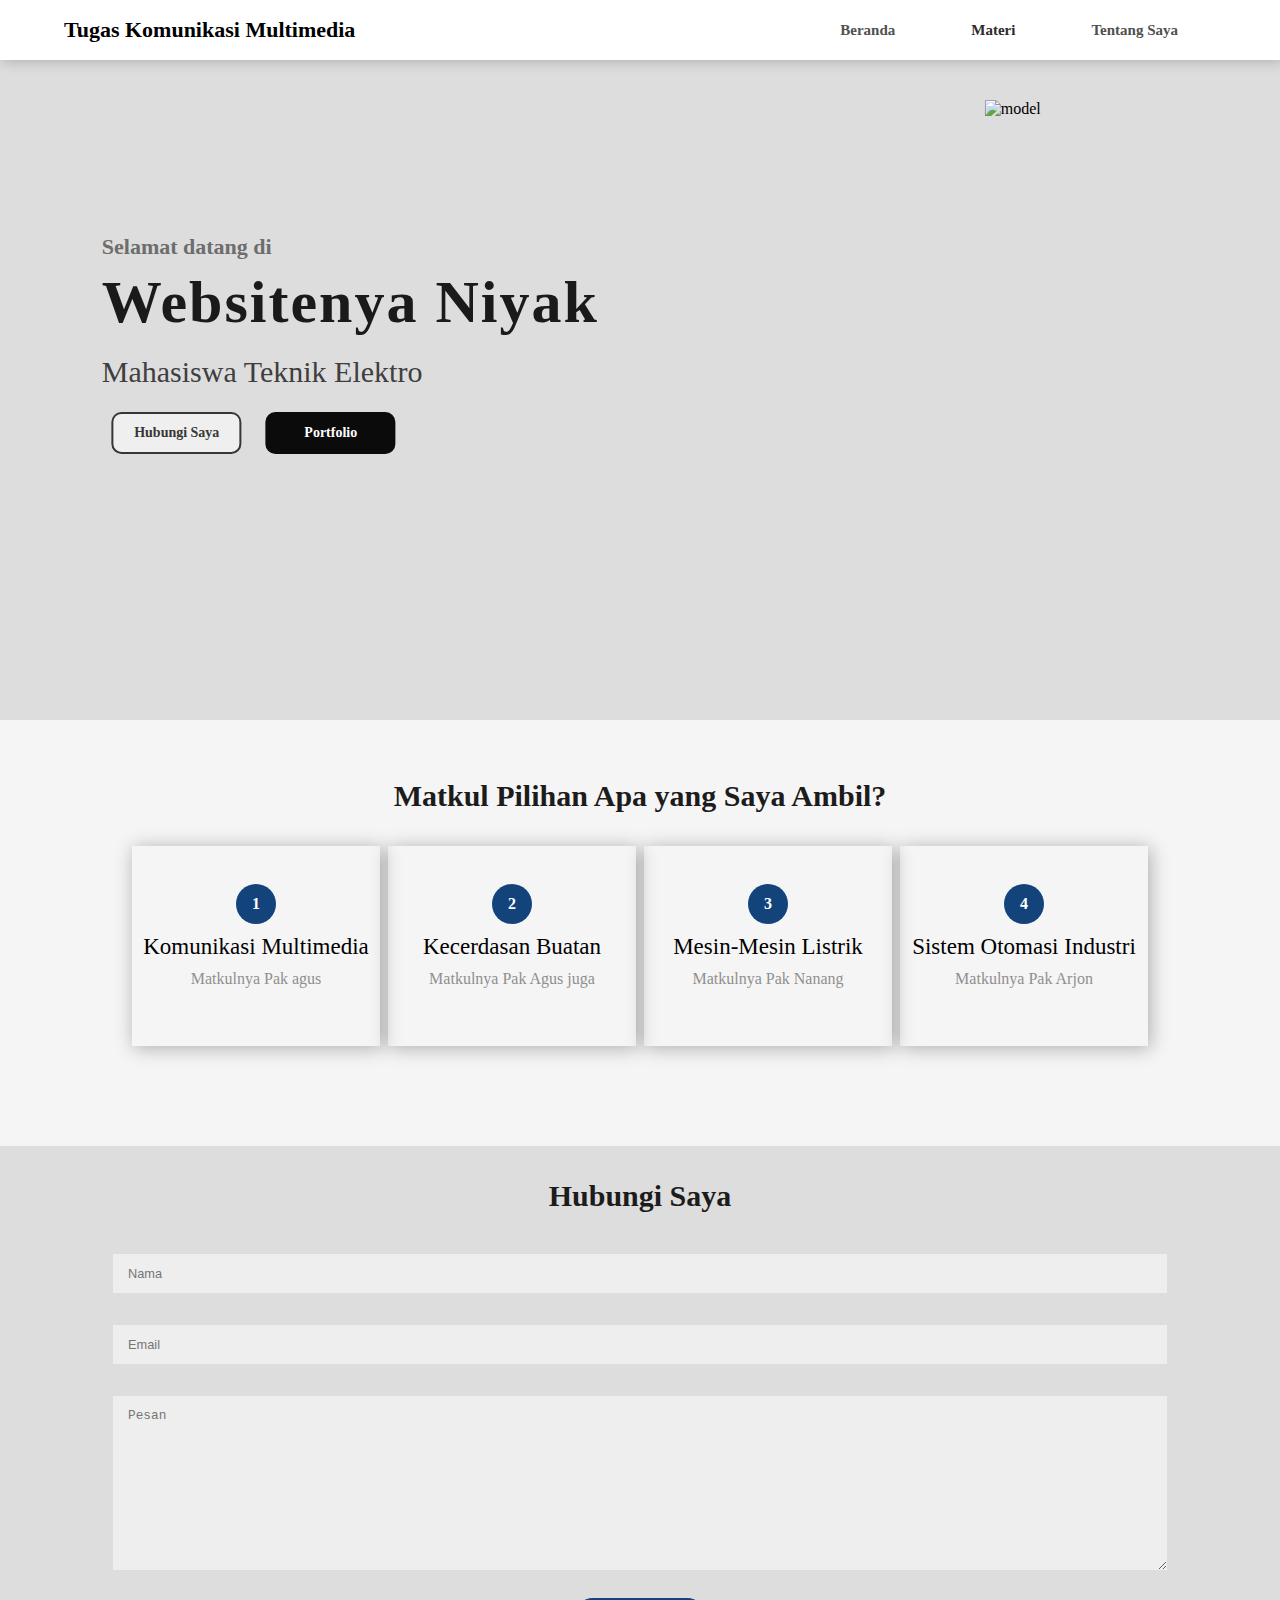
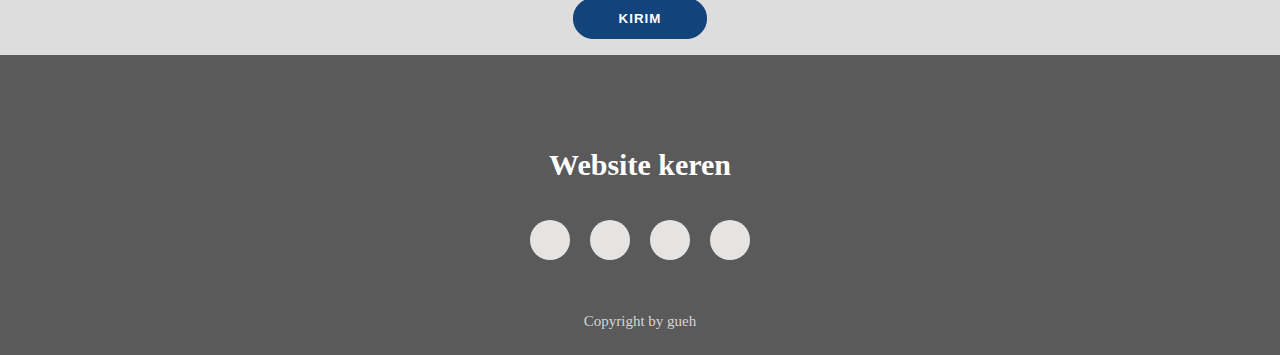
==== index.html @ 12894d8b "Update index.html" ====
<!DOCTYPE html>
<html>
<head>
    <meta charset="utf-8">
    <title>Tugas Komunikasi Multimedia</title>
    <link rel="stylesheet" type="text/css" href="style.css"/>
    <script src="https://kit.fontawesome.com/c8e4d183c2.js" crossorigin="anonymous"></script>   
</head>
<body>
    <section>
        <!--- navigation --->
        <nav>
            <!--- logo --->
            <a href="#" class="logo">Tugas Komunikasi Multimedia</a>
            <!--- menu --->
            <ul>
                <li><a href="index.html">Beranda</a></li>
                <li class="dropdown">
                    <a href="#" class="dropbtn">Materi</a>
                    <div class="dropdown-content">
                        <a href="Text _dan_ragamnya.html">Text dan Ragamnya</a>
                        <a href="Suara_dan_komponen_pembentuknya.html">Suara dan Komponen Pembentuknya</a>
                        <a href="#">Gambar dan Komponen Pembentuknya</a>
                    </div>
                </li>
                <li><a href="#tentangsaya">Tentang Saya</a></li>
            </ul>
        </nav>
 
        <!--- text --->
        <div class="text-container">
            <p>Selamat datang di</p>
            <p>Websitenya Niyak</p>
            <p>Mahasiswa Teknik Elektro</p>
            <button class="hire-btn">Hubungi Saya</button>
            <button class="down-cv">Portfolio</button>
        </div>
        <!-- model -->
        <img alt="model" class="model" src="E:\CONTOH WEBSITE\images\aduhuchiha.png">  
    </section>
<!-- services -->
<div class="services">
    <!--text-->
    <div class="services-text ">
        <p>Matkul Pilihan Apa yang Saya Ambil?</p>
    </div>
     
    <div class="box-container">
    <!--- 1 --->
        <div class="box-1">
            <span>1</span>
            <p class="heading">Komunikasi Multimedia</p>
            <p class="details">Matkulnya Pak agus</p>
        </div>
    <!--- 2 --->
        <div class="box-2">
            <span>2</span>
            <p class="heading">Kecerdasan Buatan</p>
            <p class="details">Matkulnya Pak Agus juga</p>
        </div>
    <!--- 3 --->
        <div class="box-3">
            <span>3</span>
            <p class="heading">Mesin-Mesin Listrik</p>
            <p class="details">Matkulnya Pak Nanang</p>
        </div>
    <!--- 4 --->
        <div class="box-4">
            <span>4</span>
            <p class="heading">Sistem Otomasi Industri</p>
            <p class="details">Matkulnya Pak Arjon</p>
        </div>
    </div>
</div>

<div class="form">
    <form action="" method="">
        <div class="services-text ">
            <p>Hubungi Saya</p>
        </div>
            <input type="text" name="name" placeholder="Nama" />
        <p>
            <input type="email" name="email" placeholder="Email" />
        </p>
        <p>
            <textarea rows="10" name="pesan" placeholder="Pesan"></textarea>
        </p>
        <p>
            <button class="form-btn">Kirim</button>
        </p>
    </form>
</div>

<!-- footer -->
<footer>
    <p>Website keren</p>
    
    <!--social-->
    <div class="social-icons">
        <a href="#"><i class="fab fa-whatsapp"></i></a>
        <a href="#"><i class="fab fa-instagram"></i></a>
        <a href="#"><i class="fab fa-twitter"></i></a>
        <a href="#"><i class="fab fa-linkedin"></i></a>
    </div>
     
    <!--copyright-->
    <p class="copyright">Copyright by gueh</p>
</footer>

</body>

</html>
---- style.css ----
@charset "utf-8";
/* CSS Document*/
body{
    background-color:#dddddd;
    margin:0px;
    padding:0px;
}
 
ul{
    list-style:none;
}
 
a{
    text-decoration:none;
}
 
section{
    width:100%;
    height:80vh;
    position: relative;
}
 
nav{
    display: flex;
    justify-content: space-between;
    align-items:center;
    height:60px;
    background-color:#FFFFFF;
    box-shadow:2px 2px 12px rgba(0,0,0,0.2);
    padding:0px 5%;    
}

nav ul{
    display: flex;
}
  
nav ul li a{
    margin:30px;
    font-family:myriad pro regular;
    color:#505050;
    font-size: 15px;
    font-weight:700;
}

li a, .dropbtn {
    display: inline-block;
    color:#2d2a2a;
    text-align: center;
    font-weight:bold;
    padding: 8px; 
}

li a:hover, .dropdown:hover .dropbtn {
    transition: all 0.5s ease;
    box-shadow:2px 2px 18px rgba(0,0,0,0.3);
    align-items: center;
}

li .dropdown {
    display: inline-block;
}

.dropdown-content {
    display: none;
    position: absolute;
    background-color: #ffffff;
}

.dropdown-content a {
    color: #000000;
    text-decoration: none;
    display: block;
    text-align: left;
}

.dropdown:hover .dropdown-content {
    display:block;
}

.logo{
    font-family:RoadTest;
    color:#000000;
    font-size: 22px;
    font-weight: bold;
}
 
.text-container p:nth-child(1){
    font-family: calibri;
    font-weight: bold;
    color: #6d6d6d;
    font-size: 22px;
}
 
.text-container p:nth-child(2){
    font-family: calibri;
    font-weight: bold;
    letter-spacing: 2px;
    color: #1a1a1a;
    font-size: 60px;
}
 
.text-container p:nth-child(3){
    font-family: myriad pro regular;
    color: #403e3e;
    font-size: 30px;
    line-height: 30px;
}
 
.text-container p{
    line-height: 0px;
    margin: 55px 0px 25px;
}
 
.text-container{
    position: absolute;
    left: 13%;
    top: 42%;
    transform: translate(-13%, -42%);
}
 
.text-container button{
    width: 130px;
    height: 42px;
    border-radius: 10px;
    font-family: calibri;
    font-weight: bold;
    font-size: 14px;
    outline: none;
    margin: 0px 10px;
}
 
.hire-btn{
    border: 2px solid #373636;
    color: #373636;
}
 
.down-cv{
    background-color: #0b0b0b;
    color: #ffffff;
    border: none;
}

.form-btn{
    border-radius: 20px;
    border: 1px solid #12437a;
    background-color: #12437a;
    color: #ffffff;
    font-size: : 12px;
    font-weight: bold;
    padding: 12px 45px;
    letter-spacing: 1px;
    text-transform: uppercase;
    transition: transform 80ms ease-out;
}
 
button:active{
    transform: scale(1.1);
}
 
.model{
    height: 560px;
    position: absolute;
    bottom: 60px;
    left: 80%;
    transform: translateX(-70%);
}
 
.services{
    height:400px;
    background-color:#f6f5f5;
    padding: 2% 10% 0px 10%;
}
 
.services-text p:nth-child(1){
    font-family: calibri;
    font-weight:bold;
    color:#1d1c1c;
    font-size:30px;
    line-height:0px;
    text-align: center;
    margin-bottom: 40px;
}
 
.services-text p:nth-child(2){
    font-family:calibri;
    color:#7e7d7d;
}
 
.services-text{
    margin:50px 0px;
}
 
.box-container{
    display:flex;
    justify-content:space-between;
}
 
.box-1,.box-2,.box-3, .box-4{
    width: 300px;
    height:200px;
    background-repeat: no-repeat;
    background-size: cover;
    box-shadow:2px 2px 18px rgba(0,0,0,0.3);
    align-items: center;
    justify-content: center;
    display: flex;
    flex-direction: column;
    margin: 0px 4px;
         
}
  
.box-1{
    background-image:url("E:\CONTOH WEBSITE\images\images\layanan-1.jpg");
}
 
.box-2{
    background-image:url("E:\CONTOH WEBSITE\images\layanan-2.jpg");
}
 
.box-3{
    background-image: url("E:\CONTOH WEBSITE\images\layanan-3.jpg");
}

.box-4{
    background-image: url("E:\CONTOH WEBSITE\images\layanan-3.jpg");
}
 
.box-1 span,
.box-2 span,
.box-3 span,
.box-4 span{
    width:40px;
    height:40px;
    border-radius:50%;
    background-color:#12437a;
    display: flex;
    justify-content: center;
    align-items:center;
    font-family: calibri;
    color:#FFFFFF;
    font-weight: bold;
}
 
.box-1 p:nth-child(2),
.box-2 p:nth-child(2),
.box-3 p:nth-child(2),
.box-4 p:nth-child(2){
    color:#000000;
    font-family: calibri;
    font-size: 23px;
    line-height:0px;
}
 
.box-1 p:nth-child(3),
.box-2 p:nth-child(3),
.box-3 p:nth-child(3),
.box-4 p:nth-child(3){
    font-family: calibri;
    color:#8F8F8F;
    text-align:center;
    width: 230px;
    margin:0px 0px 20px 0px;
}
 
h2 {
    font-size: 2rem;
    margin-bottom: 1rem;
}

.form {
    text-align: center;
    border: none;
}

input:focus,
textarea:focus {
    outline: 1px solid #12437a;
}

input, 
textarea {
    background-color:#eee;
    border: none;
    padding: 12px 15px;
    margin: 8px 0;
    width: 80%;
    font-size: 0.8rem;
}

button:hover {
    opacity: 0.7;

}

footer p{
    font-family: calibri;
}
 
footer p:nth-child(1){
    font-size: 30px;
    font-weight:bold;
    color:#FFFFFF;
    line-height:10px;
}
 
footer p:nth-child(2){
    font-size: 16px;
    color:#ffffff;
    width:600px;
    text-align: center;
}
 
footer{
    height:300px;
    display: flex;
    flex-direction: column;
    align-items: center;
    justify-content: center;
    position: relative;
    background-color: #5a5a5a;
}
 
.social-icons a{
    width:40px;
    height:40px;
    display: flex;
    justify-content: center;
    align-items: center;
    background-color:#e6e3e3;
    margin:20px 10px;
    border-radius:50%;
}
 
.social-icons{
    display: flex;
     
}
 
.social-icons i,.social i{
    color:#000000;
}
 
.social-icons a:hover{
    background-color:#818181;
    box-shadow:2px 2px 12px rgba(0,0,0,0.2);
    transition:all ease 0.5s;
}
 
.social-icons a:hover i,
.social a:hover i{
    color:#ffd900;
    transition:all ease 0.5s;
}
  
.copyright{
    color:rgb(214, 213, 213);
    font-size: 15px;
    position: absolute;
    left:50%;
    bottom:10px;
    transform: translateX(-50%);
}

.social{
    position: fixed;
    top:50%;
    right:0px;
    transform:translateY(-50%);
}
 
.social a{
    display: flex;
    justify-content: center;
    align-items: center;
    width:50px;
    height:50px;
    margin:0px;
    padding: 0px;
    line-height:0px;
    background-color:#FFFFFF;
    border:1px solid #CBCBCB;
    box-shadow:2px 2px 12px rgba(0,0,0,0.2);
}
 
.social a:hover{
    background-color:#6e6e6e;
    transition:all ease 0.5s;
}
 
.social i{
    font-size:20px;
    color:#2B2B2B;
}
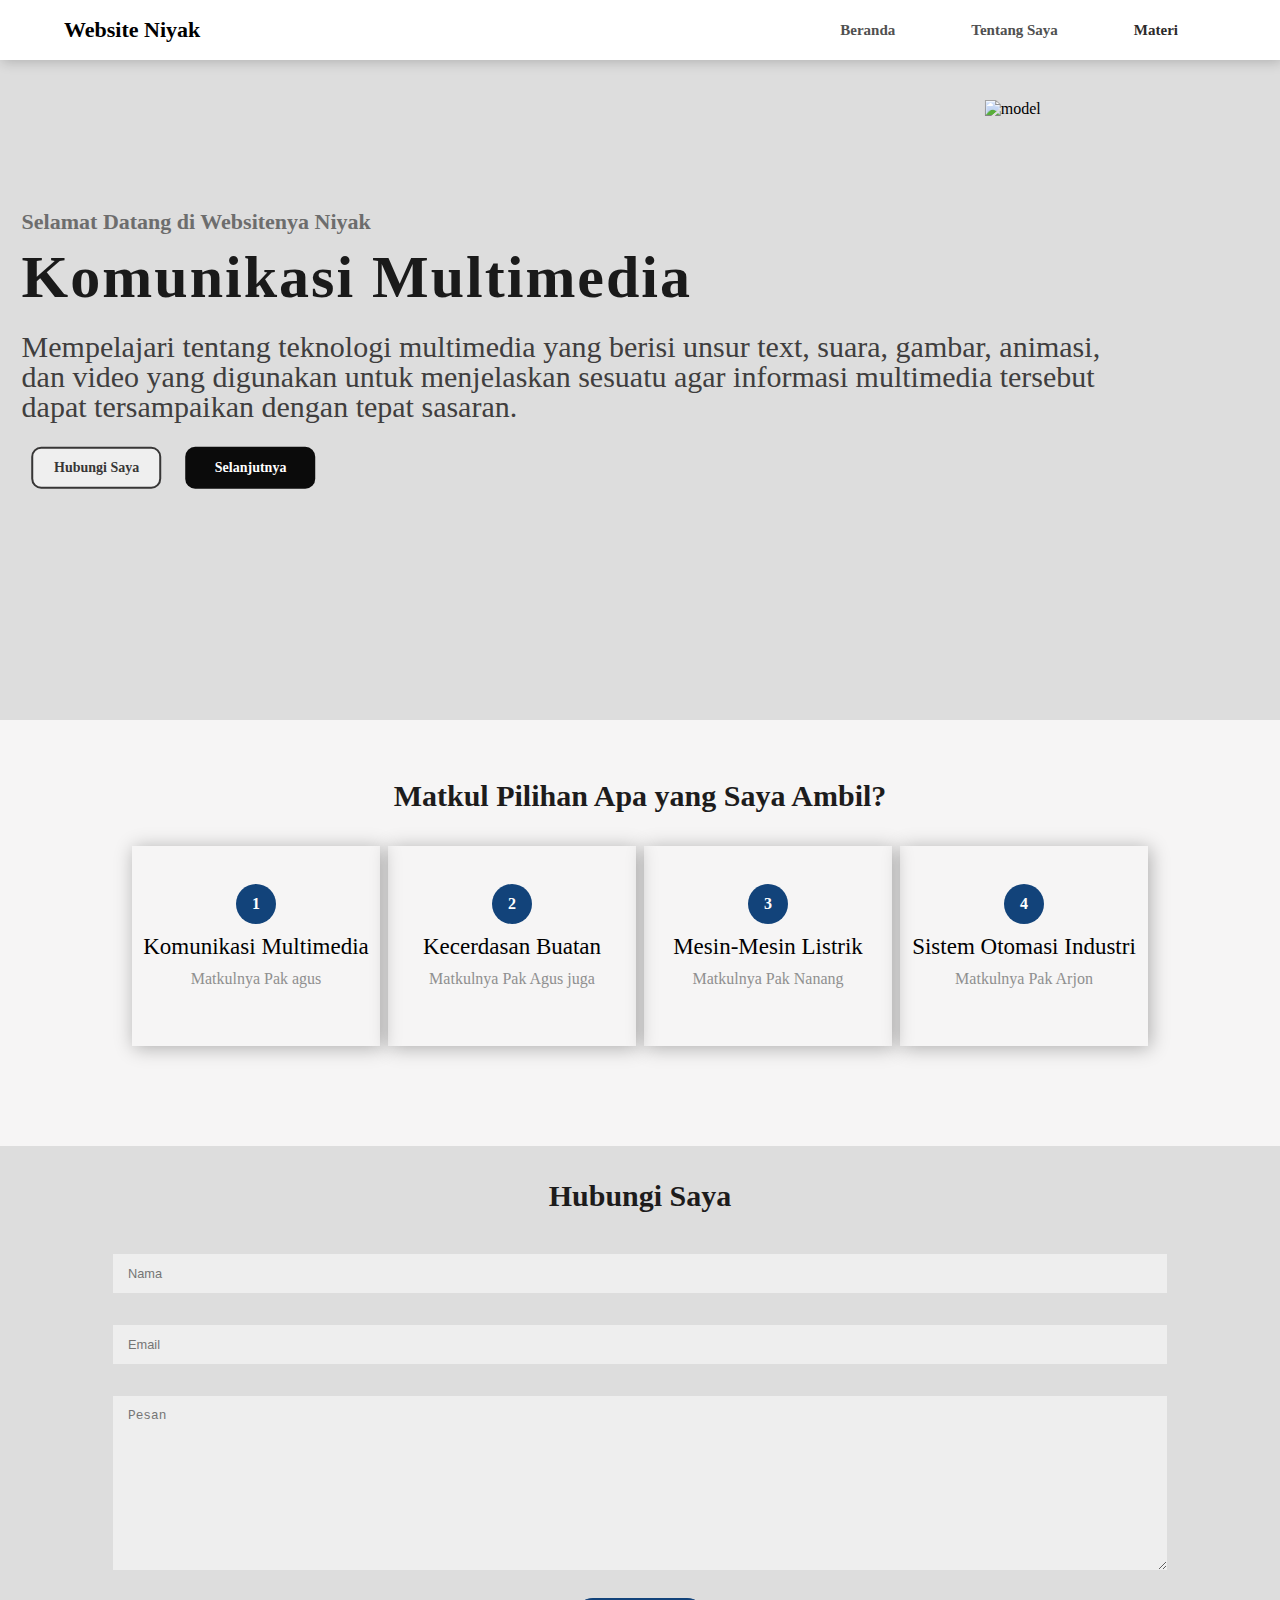
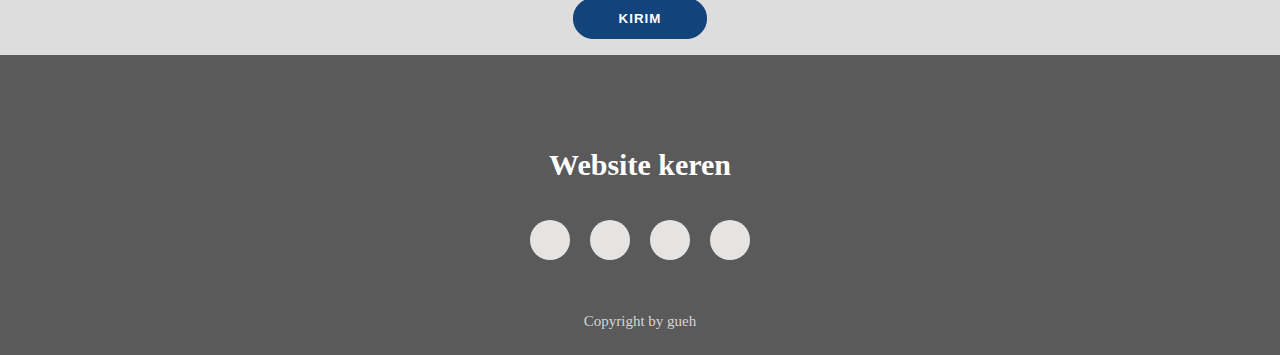
==== commit ab0446fc: "Update index.html" ====
--- a/index.html
+++ b/index.html
@@ -11,29 +11,31 @@
         <!--- navigation --->
         <nav>
             <!--- logo --->
-            <a href="#" class="logo">Tugas Komunikasi Multimedia</a>
+            <a href="index.html" class="logo">Website Niyak</a>
             <!--- menu --->
             <ul>
                 <li><a href="index.html">Beranda</a></li>
+                <li><a href="tentang_saya.html">Tentang Saya</a></li>
                 <li class="dropdown">
                     <a href="#" class="dropbtn">Materi</a>
                     <div class="dropdown-content">
-                        <a href="Text _dan_ragamnya.html">Text dan Ragamnya</a>
-                        <a href="Suara_dan_komponen_pembentuknya.html">Suara dan Komponen Pembentuknya</a>
-                        <a href="#">Gambar dan Komponen Pembentuknya</a>
+                        <a href="Multimedia.html">Multimedia</a>
+                        <a href="Text_dan_aplikasinya.html">Text dan Aplikasinya</a>
+                        <a href="Referensentasi_grafik_dan_gambar.html">Referensentasi Grafik dan Gambar</a>
                     </div>
                 </li>
-                <li><a href="#tentangsaya">Tentang Saya</a></li>
             </ul>
         </nav>
- 
+        
         <!--- text --->
         <div class="text-container">
-            <p>Selamat datang di</p>
-            <p>Websitenya Niyak</p>
-            <p>Mahasiswa Teknik Elektro</p>
-            <button class="hire-btn">Hubungi Saya</button>
-            <button class="down-cv">Portfolio</button>
+            <p>Selamat Datang di Websitenya Niyak</p>
+            <p>Komunikasi Multimedia</p>
+            <p>Mempelajari tentang teknologi multimedia yang berisi unsur text, suara, gambar, animasi, dan video
+                yang digunakan untuk menjelaskan sesuatu agar informasi multimedia tersebut
+            dapat tersampaikan dengan tepat sasaran.</p>
+            <a href="tentang_saya.html"> <button class="hire-btn">Hubungi Saya</button></a>
+            <a href="Multimedia.html"> <button class="down-cv">Selanjutnya</button></a>
         </div>
         <!-- model -->
         <img alt="model" class="model" src="E:\CONTOH WEBSITE\images\aduhuchiha.png">  
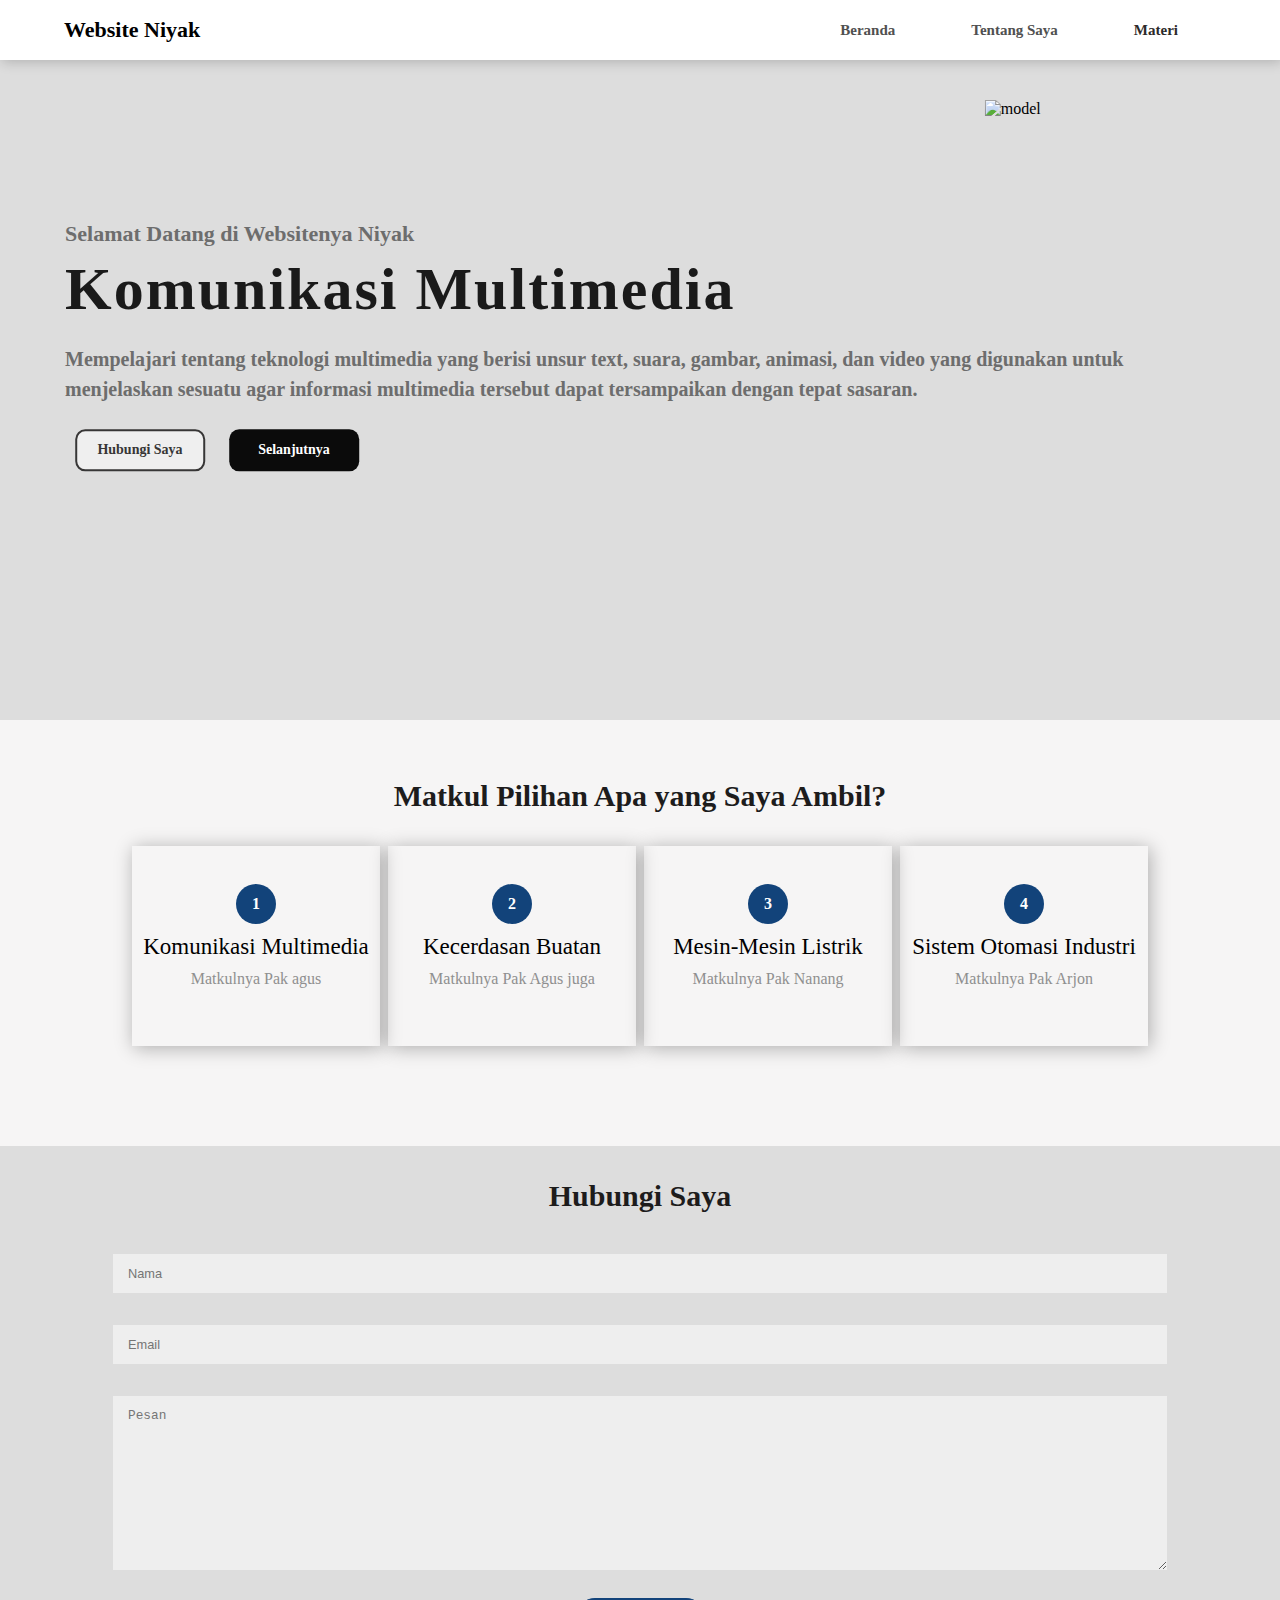
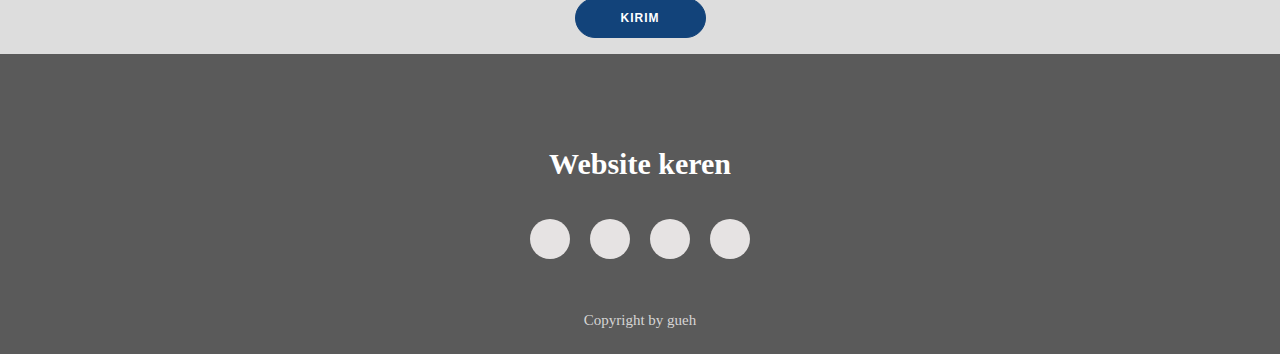
==== commit 3836494f: "Update index.html" ====
--- a/index.html
+++ b/index.html
@@ -76,7 +76,7 @@
 </div>
 
 <div class="form">
-    <form action="" method="">
+    <form action="form.php" method="post">
         <div class="services-text ">
             <p>Hubungi Saya</p>
         </div>
--- a/style.css
+++ b/style.css
@@ -42,12 +42,12 @@
     font-weight:700;
 }
 
-li a, .dropbtn {
+li a, .dropbtn{
     display: inline-block;
     color:#2d2a2a;
     text-align: center;
     font-weight:bold;
-    padding: 8px; 
+    padding: 8px;
 }
 
 li a:hover, .dropdown:hover .dropbtn {
@@ -58,12 +58,14 @@
 
 li .dropdown {
     display: inline-block;
+    position: relative;
 }
 
 .dropdown-content {
     display: none;
     position: absolute;
     background-color: #ffffff;
+    width: 160px;
 }
 
 .dropdown-content a {
@@ -71,6 +73,7 @@
     text-decoration: none;
     display: block;
     text-align: left;
+    font-size:small;
 }
 
 .dropdown:hover .dropdown-content {
@@ -78,7 +81,7 @@
 }
 
 .logo{
-    font-family:RoadTest;
+    font-family:calibri;
     color:#000000;
     font-size: 22px;
     font-weight: bold;
@@ -101,9 +104,10 @@
  
 .text-container p:nth-child(3){
     font-family: myriad pro regular;
-    color: #403e3e;
-    font-size: 30px;
     line-height: 30px;
+    font-weight: bold;
+    color: #6d6d6d;
+    font-size: 20px;
 }
  
 .text-container p{
@@ -113,11 +117,236 @@
  
 .text-container{
     position: absolute;
-    left: 13%;
+    left: 16%;
     top: 42%;
     transform: translate(-13%, -42%);
 }
- 
+
+.text-container-teks p:nth-child(1){
+    font-family: calibri;
+    font-weight: bold;
+    color: #1a1a1a;
+    font-size: 25px;
+    line-height: 0px;
+    margin: 15px 0px 25px;
+}
+
+.text-container-teks p:nth-child(2) {
+    font-family: calibri;
+    color: #3b3b3b;
+    font-size: 16px;
+    line-height: 0px;
+    margin: 37px 0px 25px;
+}
+
+.text-container-teks p:nth-child(3),
+.text-container-teks p:nth-child(9) {
+    font-family: calibri;
+    color: #3b3b3b;
+    font-size: 16px;
+    line-height: 0px;
+    margin: 30px 0px 25px;
+}
+
+.text-container-teks p:nth-child(4),
+.text-container-teks p:nth-child(5),
+.text-container-teks p:nth-child(6),
+.text-container-teks p:nth-child(7),
+.text-container-teks p:nth-child(8), 
+.text-container-teks p:nth-child(10){
+    font-family: calibri;
+    color: #3b3b3b;
+    font-size: 16px;
+    line-height: 0px;
+    margin: 20px 0px 25px;
+}
+
+.text-container-teks{
+    height: 600px;
+    width: 80%;
+    background-color:#f6f5f5;
+    position: absolute;
+    padding: 2% 10% 0px 2%;
+    left: 4%;
+    top: 15%;
+    z-index: -1;
+}
+
+.text-container-teks2 p:nth-child(1){
+    font-family: calibri;
+    font-weight: bold;
+    color: #1a1a1a;
+    font-size: 25px;
+    line-height: 0px;
+    margin: 15px 0px 25px;
+}
+
+.text-container-teks2 p:nth-child(2) {
+    font-family: calibri;
+    color: #3b3b3b;
+    font-size: 16px;
+    line-height: 0px;
+    margin: 37px 0px 25px;
+}
+
+.text-container-teks2 p:nth-child(4),
+.text-container-teks2 p:nth-child(11),
+.text-container-teks2 p:nth-child(17) {
+    font-family: calibri;
+    color: #3b3b3b;
+    font-size: 16px;
+    line-height: 0px;
+    margin: 30px 0px 25px;
+}
+
+.text-container-teks2 p:nth-child(3),
+.text-container-teks2 p:nth-child(5),
+.text-container-teks2 p:nth-child(6),
+.text-container-teks2 p:nth-child(7), 
+.text-container-teks2 p:nth-child(8),
+.text-container-teks2 p:nth-child(9),
+.text-container-teks2 p:nth-child(10),
+.text-container-teks2 p:nth-child(12),
+.text-container-teks2 p:nth-child(13),
+.text-container-teks2 p:nth-child(14),
+.text-container-teks2 p:nth-child(15),
+.text-container-teks2 p:nth-child(16),
+.text-container-teks2 p:nth-child(17),
+.text-container-teks2 p:nth-child(18),
+.text-container-teks2 p:nth-child(19),
+.text-container-teks2 p:nth-child(20),
+.text-container-teks2 p:nth-child(21),
+.text-container-teks2 p:nth-child(22),
+.text-container-teks2 p:nth-child(23){
+    font-family: calibri;
+    color: #3b3b3b;
+    font-size: 16px;
+    line-height: 0px;
+    margin: 20px 0px 25px;
+}
+
+.text-container-teks2{
+    height: 650px;
+    width: 80%;
+    background-color:#f6f5f5;
+    position: absolute;
+    padding: 2% 10% 0px 2%;
+    left: 4%;
+    top: 15%;
+    z-index: -1;
+}
+
+.text-container-teks3 p:nth-child(1){
+    font-family: calibri;
+    font-weight: bold;
+    color: #1a1a1a;
+    font-size: 25px;
+    line-height: 0px;
+    margin: 15px 0px 25px;
+}
+
+.text-container-teks3 p:nth-child(2){
+    font-family: calibri;
+    color: #3b3b3b;
+    font-size: 16px;
+    line-height: 0px;
+    margin: 37px 0px 25px;
+}
+
+.text-container-teks3 p:nth-child(3),
+.text-container-teks3 p:nth-child(11),
+.text-container-teks3 p:nth-child(13),
+.text-container-teks3 p:nth-child(15) {
+    font-family: calibri;
+    color: #3b3b3b;
+    font-size: 16px;
+    line-height: 0px;
+    margin: 30px 0px 25px;
+}
+
+.text-container-teks3 p:nth-child(4),
+.text-container-teks3 p:nth-child(5),
+.text-container-teks3 p:nth-child(6),
+.text-container-teks3 p:nth-child(7),
+.text-container-teks3 p:nth-child(8), 
+.text-container-teks3 p:nth-child(9),
+.text-container-teks3 p:nth-child(10),
+.text-container-teks3 p:nth-child(16){
+    font-family: calibri;
+    color: #3b3b3b;
+    font-size: 16px;
+    line-height: 0px;
+    margin: 20px 0px 25px;
+}
+
+.text-container-teks3 p:nth-child(16),
+.text-container-teks3 p:nth-child(17),
+.text-container-teks3 p:nth-child(18),
+.text-container-teks3 p:nth-child(19){
+    font-family: calibri;
+    color: #3b3b3b;
+    font-size: 16px;
+    line-height: 0px;
+    margin: 17px 0px 25px;
+}
+
+.text-container-teks3{
+    height: 1250px;
+    width: 80%;
+    background-color:#f6f5f5;
+    position: absolute;
+    padding: 2% 10% 0px 2%;
+    left: 4%;
+    top: 15%;
+    z-index: -1;
+}
+
+.text-container-teks4 p:nth-child(1){
+    font-family: calibri;
+    font-weight: bold;
+    color: #1a1a1a;
+    font-size: 25px;
+    line-height: 0px;
+    margin: 15px 0px 25px;
+}
+
+.text-container-teks4 p:nth-child(2) {
+    font-family: calibri;
+    color: #3b3b3b;
+    font-size: 16px;
+    line-height: 0px;
+    margin: 37px 0px 25px;
+}
+
+.text-container-teks4 p:nth-child(3) {
+    font-family: calibri;
+    color: #3b3b3b;
+    font-size: 16px;
+    line-height: 0px;
+    margin: 30px 0px 25px;
+}
+
+.text-container-teks4 p:nth-child(4),
+.text-container-teks4 p:nth-child(5),
+.text-container-teks4 p:nth-child(6){
+    font-family: calibri;
+    color: #3b3b3b;
+    font-size: 16px;
+    line-height: 0px;
+    margin: 20px 0px 25px;
+}
+
+.text-container-teks4 {
+    height: 200px;
+    width: 80%;
+    background-color:#f6f5f5;
+    position: absolute;
+    padding: 2% 10% 0px 2%;
+    left: 4%;
+    top: 15%;
+    z-index: -1;
+}
+
 .text-container button{
     width: 130px;
     height: 42px;
@@ -145,7 +374,7 @@
     border: 1px solid #12437a;
     background-color: #12437a;
     color: #ffffff;
-    font-size: : 12px;
+    font-size: 12px;
     font-weight: bold;
     padding: 12px 45px;
     letter-spacing: 1px;
@@ -164,7 +393,15 @@
     left: 80%;
     transform: translateX(-70%);
 }
- 
+
+.model-teks{
+    height: 700px;
+    position: absolute;
+    bottom: 60px;
+    left: 80%;
+    transform: translateX(-70%);
+}
+
 .services{
     height:400px;
     background-color:#f6f5f5;
@@ -270,6 +507,16 @@
 .form {
     text-align: center;
     border: none;
+}
+
+.form2 {
+    text-align: center;
+    border: none;
+    position: absolute;
+    width: 100%;
+    left: 13%;
+    top: 90%;
+    transform: translate(-13%, -42%);
 }
 
 input:focus,
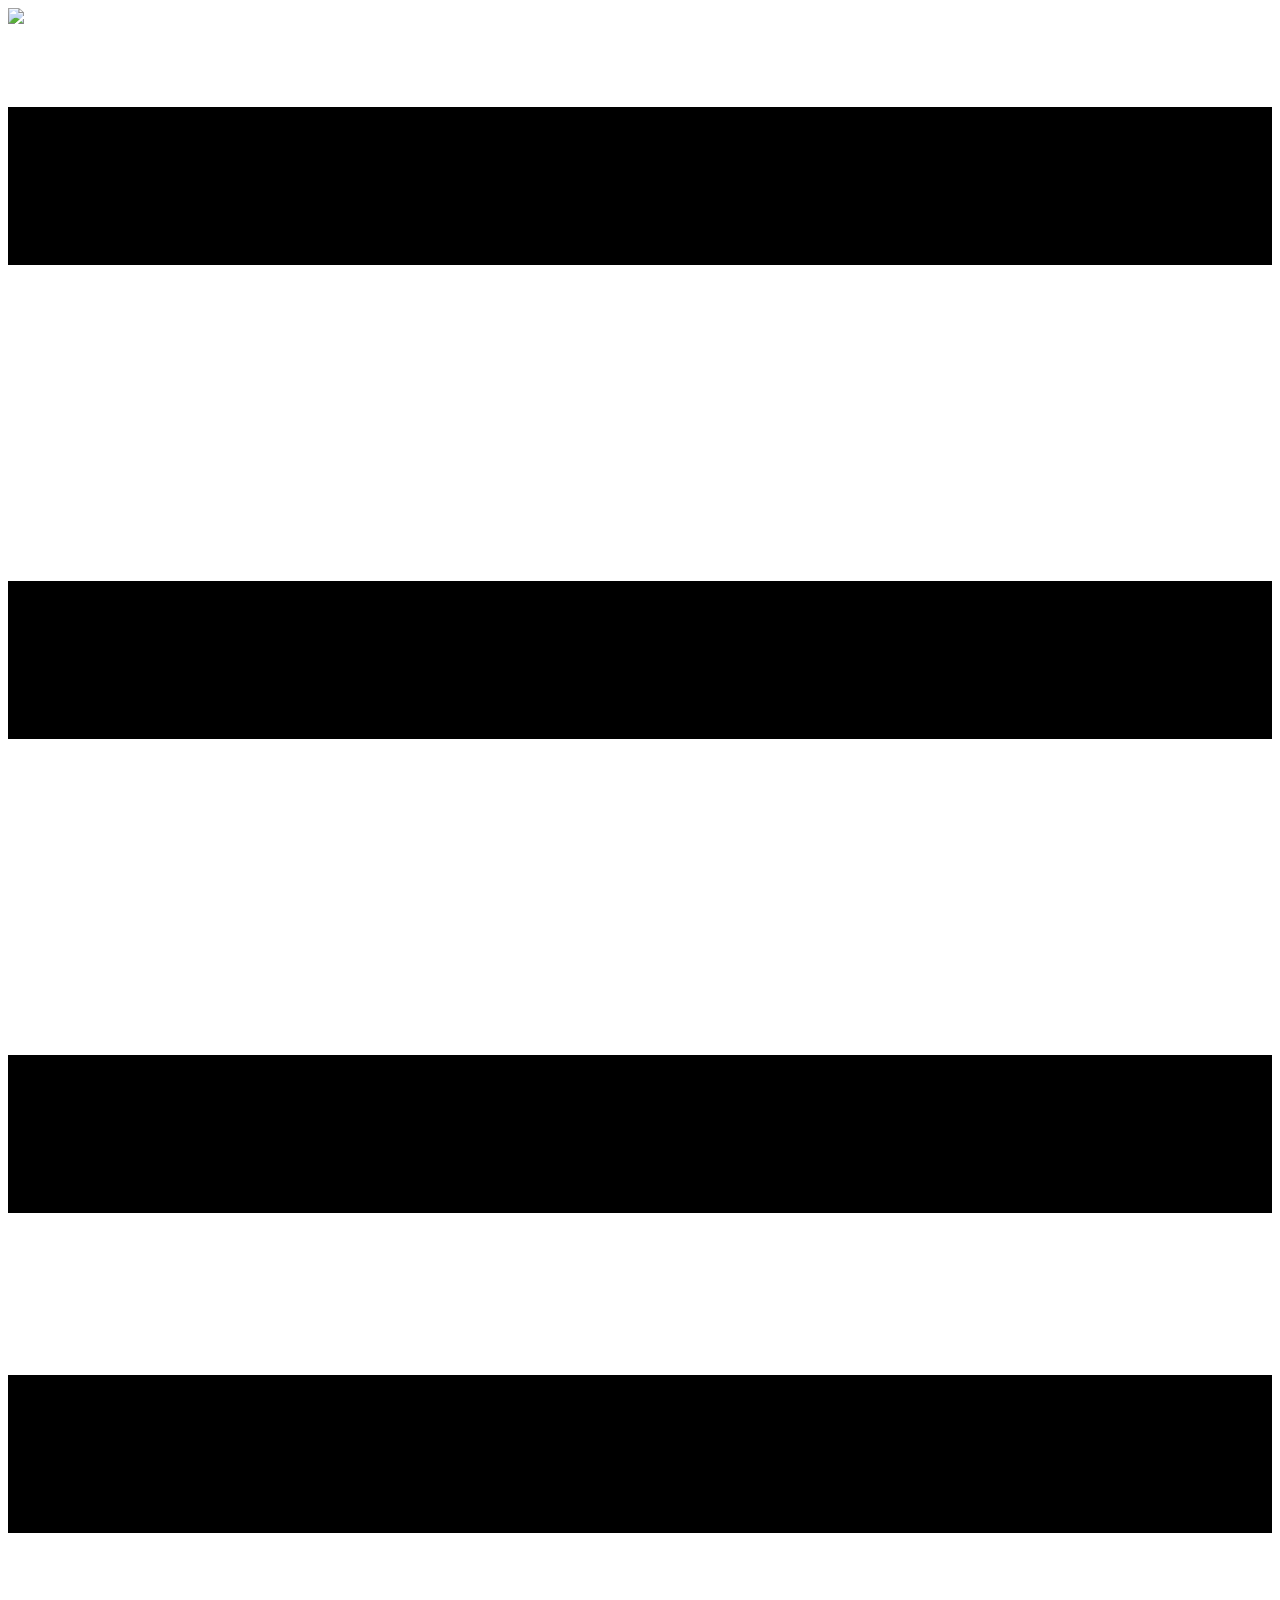
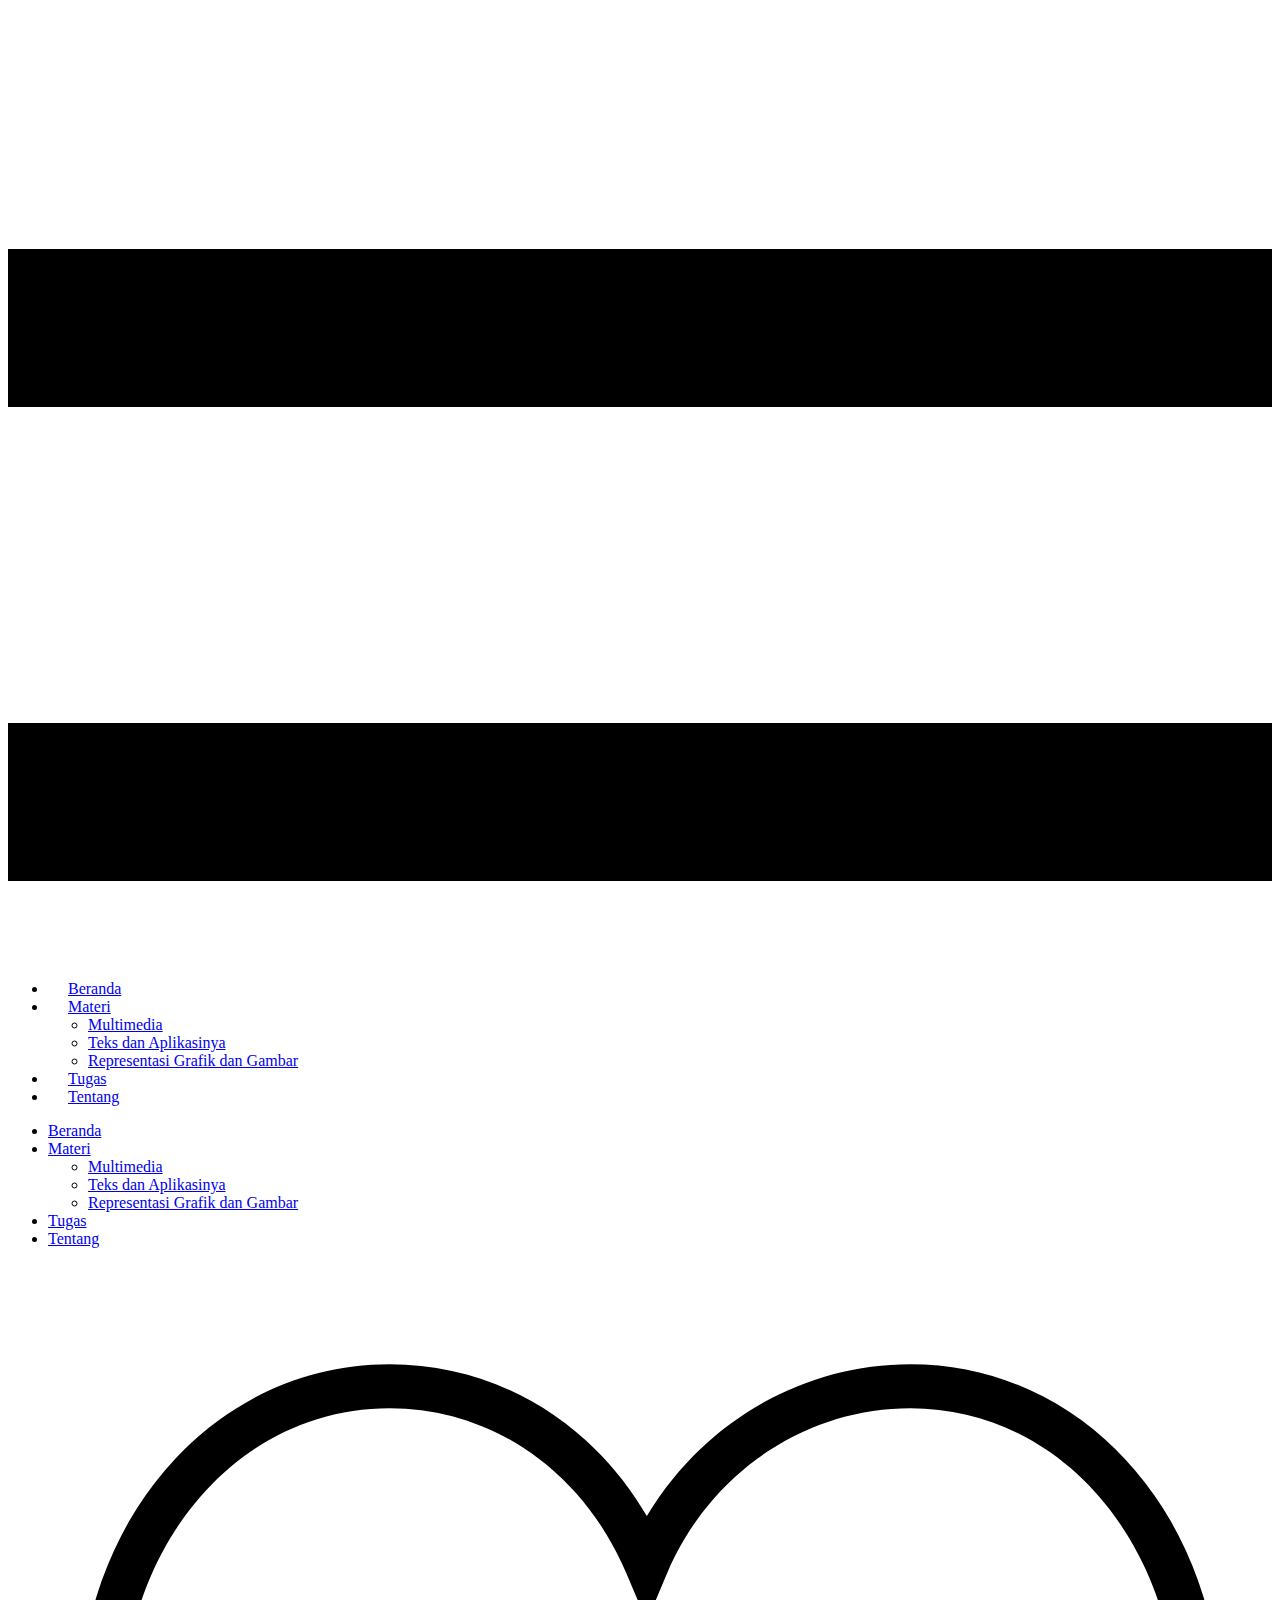
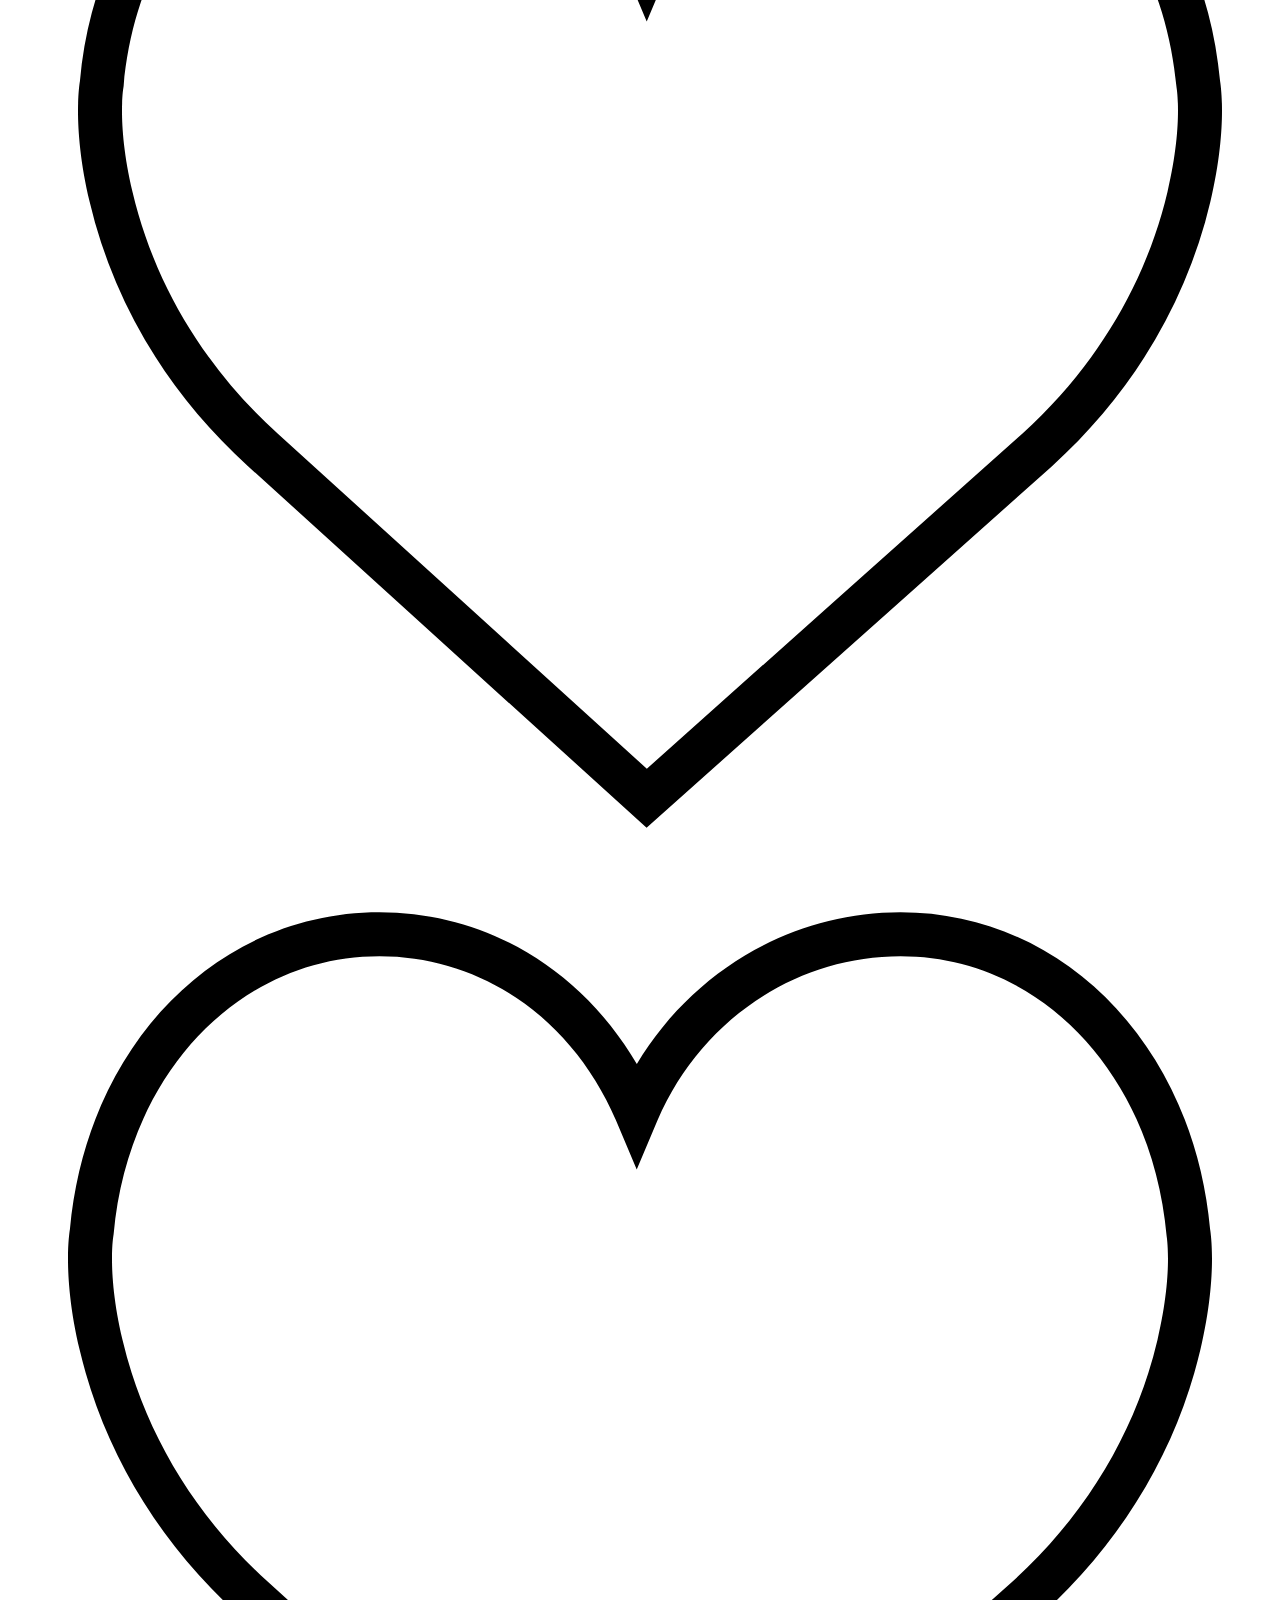
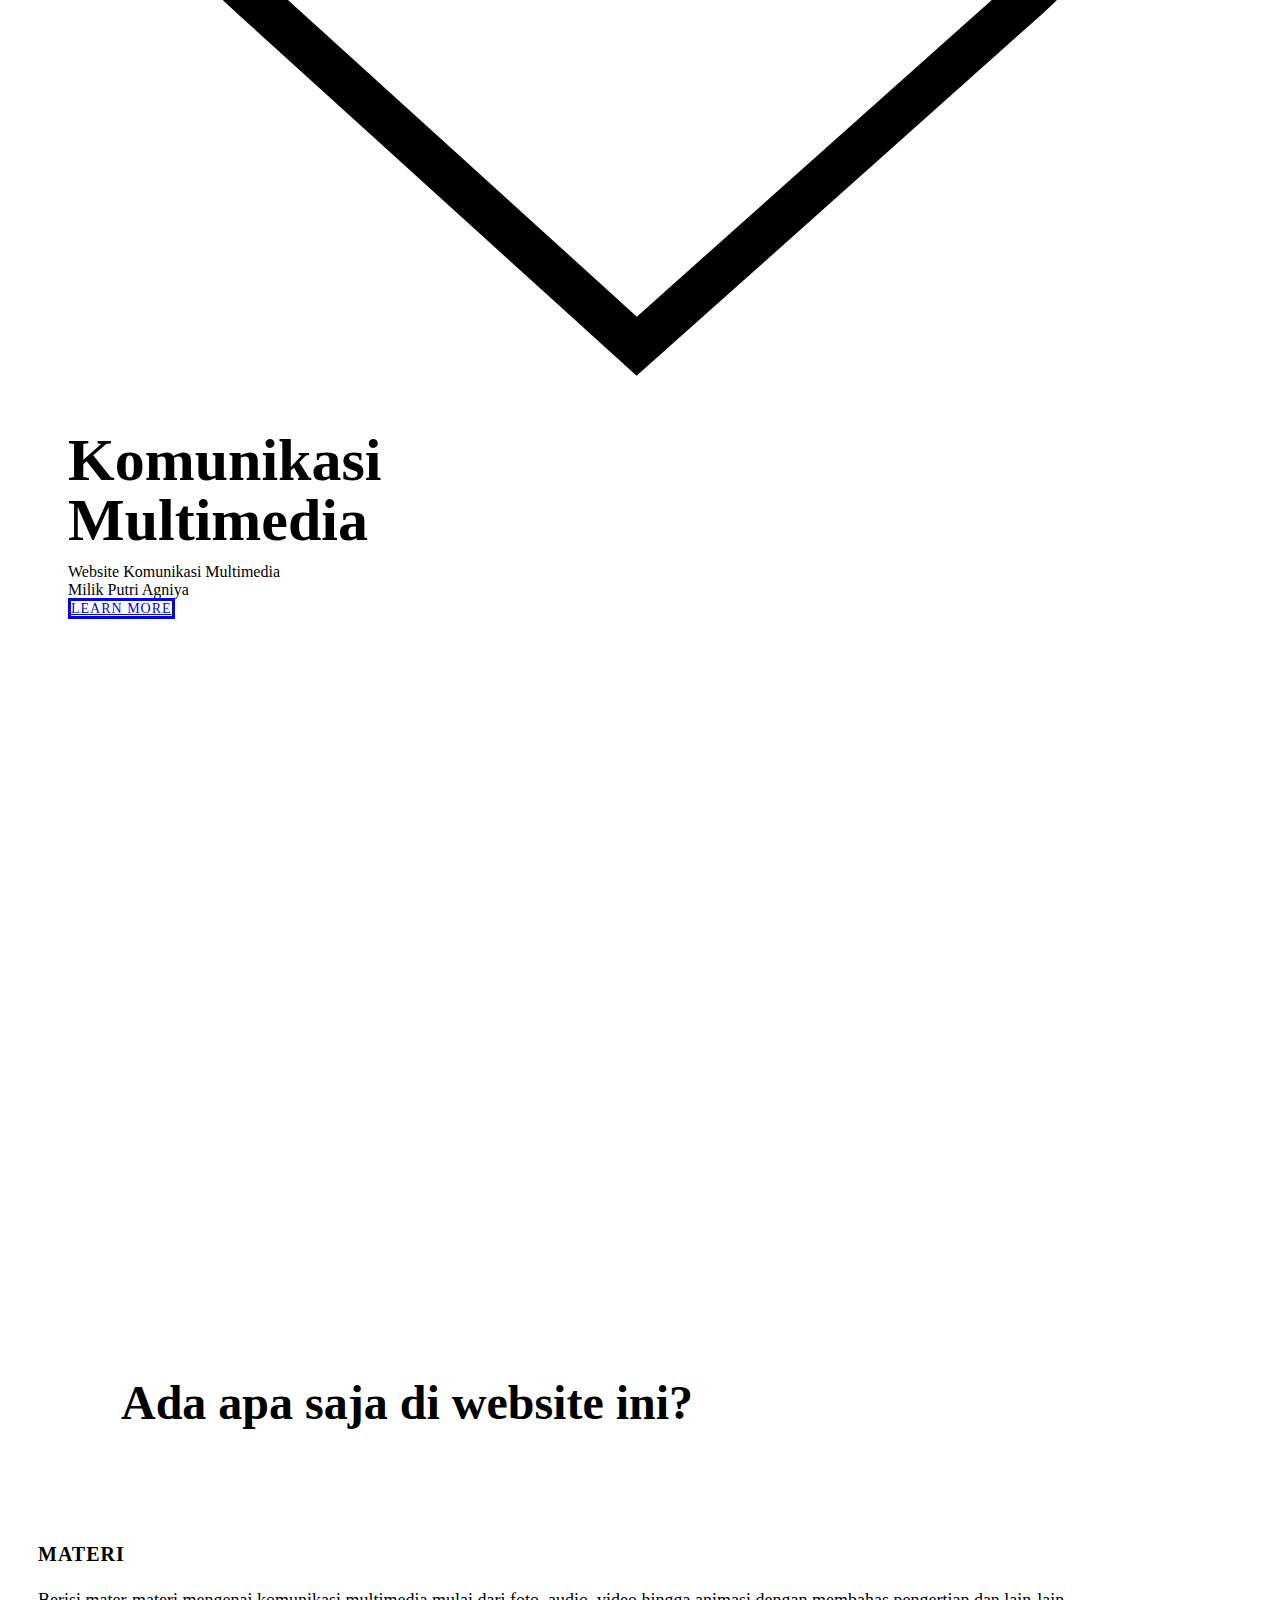
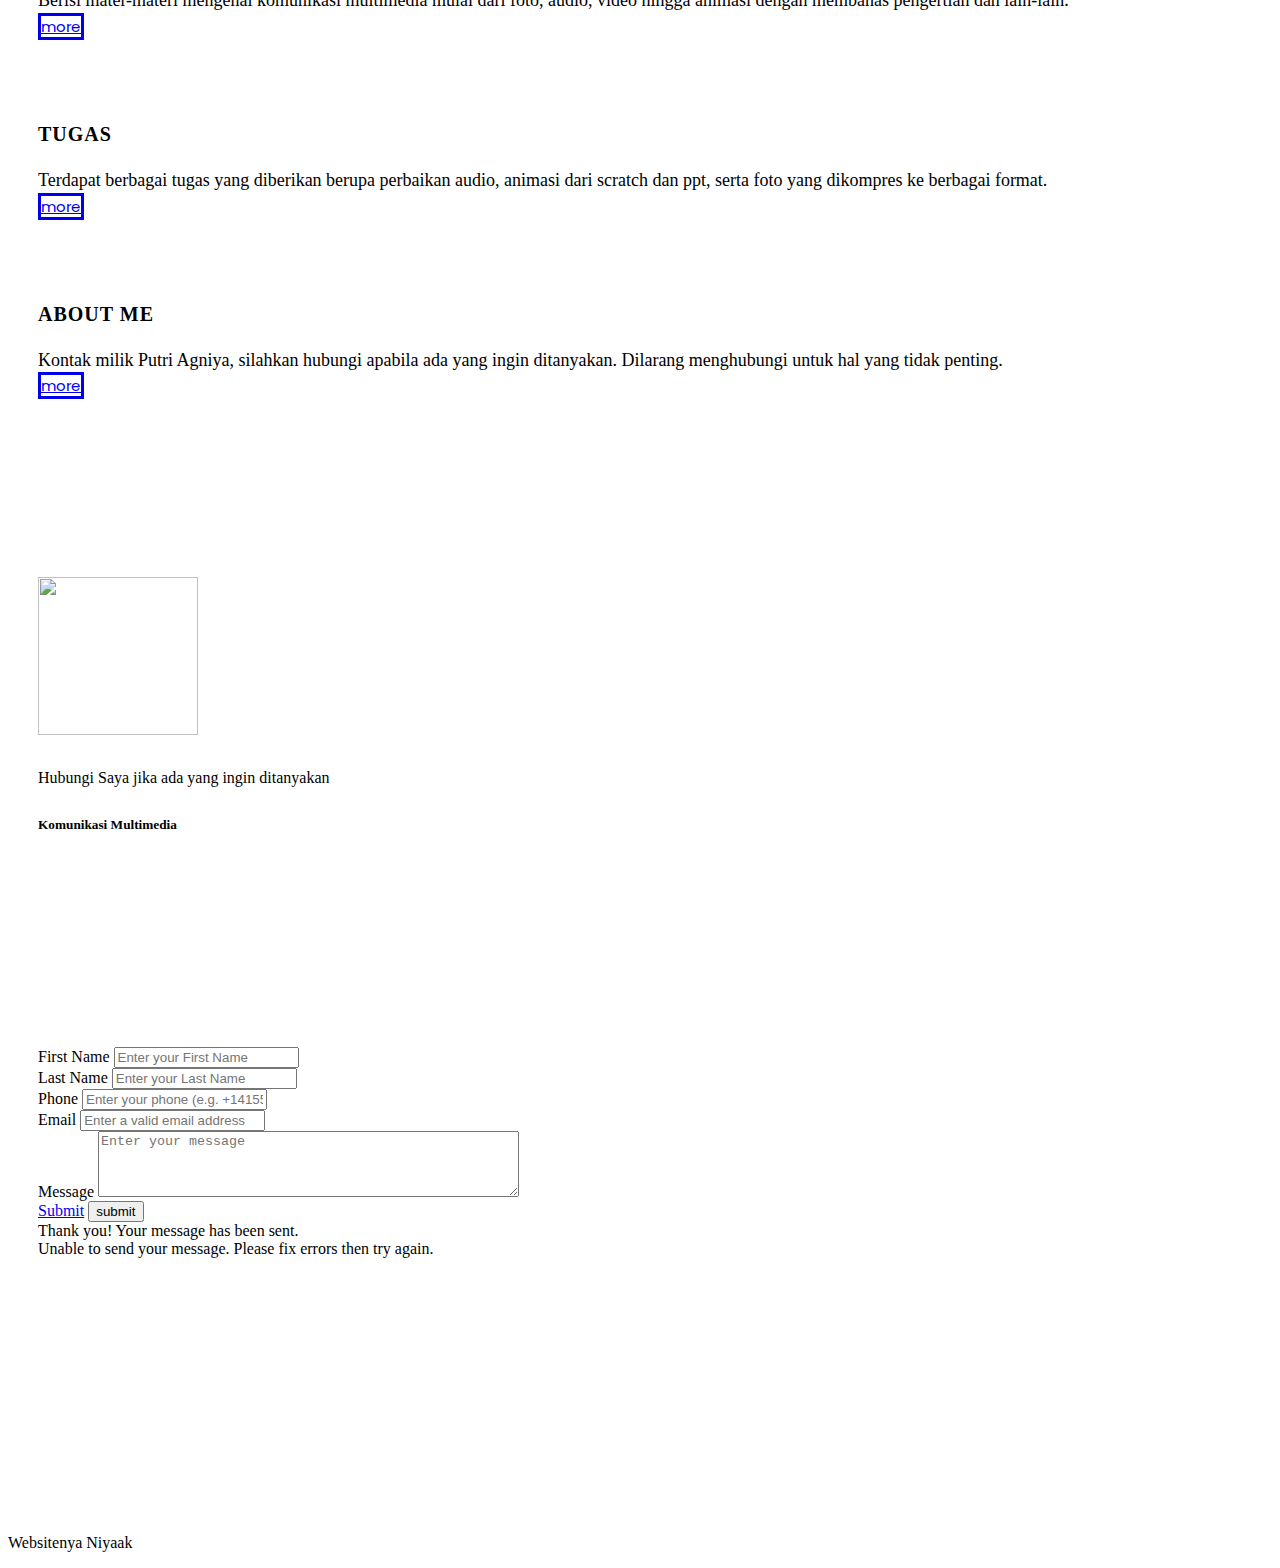
==== commit 748f7317: "Create index.html" ====
--- a/index.html
+++ b/index.html
@@ -1,114 +1,198 @@
 <!DOCTYPE html>
-<html>
-<head>
+<html style="font-size: 16px;" lang="en"><head>
+    <meta name="viewport" content="width=device-width, initial-scale=1.0">
     <meta charset="utf-8">
-    <title>Tugas Komunikasi Multimedia</title>
-    <link rel="stylesheet" type="text/css" href="style.css"/>
-    <script src="https://kit.fontawesome.com/c8e4d183c2.js" crossorigin="anonymous"></script>   
-</head>
-<body>
-    <section>
-        <!--- navigation --->
-        <nav>
-            <!--- logo --->
-            <a href="index.html" class="logo">Website Niyak</a>
-            <!--- menu --->
-            <ul>
-                <li><a href="index.html">Beranda</a></li>
-                <li><a href="tentang_saya.html">Tentang Saya</a></li>
-                <li class="dropdown">
-                    <a href="#" class="dropbtn">Materi</a>
-                    <div class="dropdown-content">
-                        <a href="Multimedia.html">Multimedia</a>
-                        <a href="Text_dan_aplikasinya.html">Text dan Aplikasinya</a>
-                        <a href="Referensentasi_grafik_dan_gambar.html">Referensentasi Grafik dan Gambar</a>
-                    </div>
-                </li>
-            </ul>
+    <meta name="keywords" content="">
+    <meta name="description" content="">
+    <title>Beranda</title>
+    <link rel="stylesheet" href="nicepage.css" media="screen">
+<link rel="stylesheet" href="Beranda.css" media="screen">
+    <script class="u-script" type="text/javascript" src="jquery.js" defer=""></script>
+    <script class="u-script" type="text/javascript" src="nicepage.js" defer=""></script>
+    <meta name="generator" content="Nicepage 6.10.5, nicepage.com">
+    <meta name="referrer" content="origin">
+    <link id="u-theme-google-font" rel="stylesheet" href="https://fonts.googleapis.com/css?family=Roboto:100,100i,300,300i,400,400i,500,500i,700,700i,900,900i|Open+Sans:300,300i,400,400i,500,500i,600,600i,700,700i,800,800i">
+    <link id="u-page-google-font" rel="stylesheet" href="https://fonts.googleapis.com/css?family=Raleway:100,100i,200,200i,300,300i,400,400i,500,500i,600,600i,700,700i,800,800i,900,900i|Poppins:100,100i,200,200i,300,300i,400,400i,500,500i,600,600i,700,700i,800,800i,900,900i">
+    
+    
+    
+    
+    
+    <script type="application/ld+json">{
+		"@context": "http://schema.org",
+		"@type": "Organization",
+		"name": "NiyakMulmed",
+		"logo": "images/Niyak-1.png"
+}</script>
+    <meta name="theme-color" content="#478ac9">
+    <meta property="og:title" content="Beranda">
+    <meta property="og:description" content="">
+    <meta property="og:type" content="website">
+  <meta data-intl-tel-input-cdn-path="intlTelInput/"></head>
+  <body data-home-page="Beranda.html" data-home-page-title="Beranda" data-path-to-root="./" data-include-products="false" class="u-body u-xl-mode" data-lang="en"><header class="u-clearfix u-header u-header" id="sec-4c67"><div class="u-clearfix u-sheet u-sheet-1">
+        <a href="#" class="u-image u-logo u-image-1" data-image-width="667" data-image-height="694">
+          <img src="images/Niyak-1.png" class="u-logo-image u-logo-image-1">
+        </a>
+        <nav class="u-menu u-menu-dropdown u-offcanvas u-menu-1">
+          <div class="menu-collapse" style="font-size: 1rem; letter-spacing: 0px;">
+            <a class="u-button-style u-custom-left-right-menu-spacing u-custom-padding-bottom u-custom-text-hover-color u-custom-top-bottom-menu-spacing u-nav-link u-text-active-palette-1-base u-text-hover-palette-2-base" href="#">
+              <svg class="u-svg-link" viewBox="0 0 24 24"><use xlink:href="#menu-hamburger"></use></svg>
+              <svg class="u-svg-content" version="1.1" id="menu-hamburger" viewBox="0 0 16 16" x="0px" y="0px" xmlns:xlink="http://www.w3.org/1999/xlink" xmlns="http://www.w3.org/2000/svg"><g><rect y="1" width="16" height="2"></rect><rect y="7" width="16" height="2"></rect><rect y="13" width="16" height="2"></rect>
+</g></svg>
+            </a>
+          </div>
+          <div class="u-custom-menu u-nav-container">
+            <ul class="u-nav u-unstyled u-nav-1"><li class="u-nav-item"><a class="u-button-style u-nav-link u-text-active-palette-1-base u-text-hover-palette-1-light-2" href="Beranda.html" style="padding: 10px 20px;">Beranda</a>
+</li><li class="u-nav-item"><a class="u-button-style u-nav-link u-text-active-palette-1-base u-text-hover-palette-1-light-2" href="Materi.html" style="padding: 10px 20px;">Materi</a><div class="u-nav-popup"><ul class="u-h-spacing-20 u-nav u-unstyled u-v-spacing-10"><li class="u-nav-item"><a class="u-button-style u-nav-link u-white" href="Multimedia.html">Multimedia</a>
+</li><li class="u-nav-item"><a class="u-button-style u-nav-link u-white" href="Teks-dan-Aplikasinya.html">Teks dan Aplikasinya</a>
+</li><li class="u-nav-item"><a class="u-button-style u-nav-link u-white" href="Representasi-Grafik-dan-Gambar.html">Representasi Grafik dan Gambar</a>
+</li></ul>
+</div>
+</li><li class="u-nav-item"><a class="u-button-style u-nav-link u-text-active-palette-1-base u-text-hover-palette-1-light-2" href="Tugas.html" style="padding: 10px 20px;">Tugas</a>
+</li><li class="u-nav-item"><a class="u-button-style u-nav-link u-text-active-palette-1-base u-text-hover-palette-1-light-2" href="Tentang.html" style="padding: 10px 20px;">Tentang</a>
+</li></ul>
+          </div>
+          <div class="u-custom-menu u-nav-container-collapse">
+            <div class="u-black u-container-style u-inner-container-layout u-opacity u-opacity-95 u-sidenav">
+              <div class="u-inner-container-layout u-sidenav-overflow">
+                <div class="u-menu-close"></div>
+                <ul class="u-align-center u-nav u-popupmenu-items u-unstyled u-nav-3"><li class="u-nav-item"><a class="u-button-style u-nav-link" href="Beranda.html">Beranda</a>
+</li><li class="u-nav-item"><a class="u-button-style u-nav-link" href="Materi.html">Materi</a><div class="u-nav-popup"><ul class="u-h-spacing-20 u-nav u-unstyled u-v-spacing-10"><li class="u-nav-item"><a class="u-button-style u-nav-link" href="Multimedia.html">Multimedia</a>
+</li><li class="u-nav-item"><a class="u-button-style u-nav-link" href="Teks-dan-Aplikasinya.html">Teks dan Aplikasinya</a>
+</li><li class="u-nav-item"><a class="u-button-style u-nav-link" href="Representasi-Grafik-dan-Gambar.html">Representasi Grafik dan Gambar</a>
+</li></ul>
+</div>
+</li><li class="u-nav-item"><a class="u-button-style u-nav-link" href="Tugas.html">Tugas</a>
+</li><li class="u-nav-item"><a class="u-button-style u-nav-link" href="Tentang.html">Tentang</a>
+</li></ul>
+              </div>
+            </div>
+            <div class="u-black u-menu-overlay u-opacity u-opacity-70"></div>
+          </div>
         </nav>
-        
-        <!--- text --->
-        <div class="text-container">
-            <p>Selamat Datang di Websitenya Niyak</p>
-            <p>Komunikasi Multimedia</p>
-            <p>Mempelajari tentang teknologi multimedia yang berisi unsur text, suara, gambar, animasi, dan video
-                yang digunakan untuk menjelaskan sesuatu agar informasi multimedia tersebut
-            dapat tersampaikan dengan tepat sasaran.</p>
-            <a href="tentang_saya.html"> <button class="hire-btn">Hubungi Saya</button></a>
-            <a href="Multimedia.html"> <button class="down-cv">Selanjutnya</button></a>
+      </div></header>
+    <section class="u-clearfix u-container-align-center u-section-1" id="sec-edad">
+      <div class="u-clearfix u-sheet u-sheet-1">
+        <div class="data-layout-selected u-clearfix u-expanded-width u-gutter-0 u-layout-wrap u-layout-wrap-1">
+          <div class="u-layout" style="">
+            <div class="u-layout-row" style="">
+              <div class="u-align-center u-container-style u-layout-cell u-left-cell u-size-30 u-size-xs-60 u-white u-layout-cell-1" src="">
+                <div class="u-container-layout u-container-layout-1"><span class="u-align-center u-icon u-icon-circle u-palette-1-base u-icon-1"><svg class="u-svg-link" preserveAspectRatio="xMidYMin slice" viewBox="0 0 51.997 51.997" style=""><use xlink:href="#svg-848b"></use></svg><svg class="u-svg-content" viewBox="0 0 51.997 51.997" x="0px" y="0px" id="svg-848b" style="enable-background:new 0 0 51.997 51.997;"><g><path d="M51.911,16.242C51.152,7.888,45.239,1.827,37.839,1.827c-4.93,0-9.444,2.653-11.984,6.905
+		c-2.517-4.307-6.846-6.906-11.697-6.906c-7.399,0-13.313,6.061-14.071,14.415c-0.06,0.369-0.306,2.311,0.442,5.478
+		c1.078,4.568,3.568,8.723,7.199,12.013l18.115,16.439l18.426-16.438c3.631-3.291,6.121-7.445,7.199-12.014
+		C52.216,18.553,51.97,16.611,51.911,16.242z M49.521,21.261c-0.984,4.172-3.265,7.973-6.59,10.985L25.855,47.481L9.072,32.25
+		c-3.331-3.018-5.611-6.818-6.596-10.99c-0.708-2.997-0.417-4.69-0.416-4.701l0.015-0.101C2.725,9.139,7.806,3.826,14.158,3.826
+		c4.687,0,8.813,2.88,10.771,7.515l0.921,2.183l0.921-2.183c1.927-4.564,6.271-7.514,11.069-7.514
+		c6.351,0,11.433,5.313,12.096,12.727C49.938,16.57,50.229,18.264,49.521,21.261z"></path>
+</g></svg>
+                
+                
+              </span>
+                  <h1 class="u-align-center u-custom-font u-font-raleway u-text u-text-default u-text-palette-1-base u-title u-text-1">Komunikasi<br>Multimedia
+                  </h1>
+                  <p class="u-align-center u-text u-text-2">Website Komunikasi Multimedia<br>Milik Putri Agniya
+                  </p>
+                  <a href="Materi.html" class="u-active-none u-align-center u-border-2 u-border-no-left u-border-no-right u-border-no-top u-border-palette-1-base u-btn u-btn-rectangle u-button-style u-hover-none u-none u-btn-1">learn more</a>
+                </div>
+              </div>
+              <div class="u-align-center u-container-style u-image u-layout-cell u-right-cell u-size-30 u-size-xs-60 u-image-1" src="" data-image-width="800" data-image-height="1120">
+                <div class="u-container-layout u-valign-middle u-container-layout-2" src=""></div>
+              </div>
+            </div>
+          </div>
         </div>
-        <!-- model -->
-        <img alt="model" class="model" src="E:\CONTOH WEBSITE\images\aduhuchiha.png">  
+      </div>
     </section>
-<!-- services -->
-<div class="services">
-    <!--text-->
-    <div class="services-text ">
-        <p>Matkul Pilihan Apa yang Saya Ambil?</p>
-    </div>
-     
-    <div class="box-container">
-    <!--- 1 --->
-        <div class="box-1">
-            <span>1</span>
-            <p class="heading">Komunikasi Multimedia</p>
-            <p class="details">Matkulnya Pak agus</p>
+    <section class="u-align-center u-clearfix u-custom-color-1 u-section-2" id="sec-04f0">
+      <div class="u-clearfix u-sheet u-valign-middle-md u-sheet-1">
+        <h1 class="u-align-center u-custom-font u-font-raleway u-text u-title u-text-1">Ada apa saja di website ini?</h1>
+        <div class="u-expanded-width u-list u-list-1">
+          <div class="u-repeater u-repeater-1">
+            <div class="u-align-center u-container-style u-list-item u-radius-15 u-repeater-item u-shape-round u-white u-list-item-1">
+              <div class="u-container-layout u-similar-container u-container-layout-1"><span class="u-file-icon u-icon u-icon-circle u-palette-1-light-2 u-text-custom-color-2 u-icon-1"><img src="images/864685-00c67244.png" alt=""></span>
+                <h5 class="u-custom-font u-font-raleway u-text u-text-custom-color-2 u-text-default u-text-2">Materi</h5>
+                <p class="u-text u-text-palette-2-dark-2 u-text-3">Berisi mater-materi mengenai komunikasi multimedia mulai dari foto, audio, video hingga animasi dengan membahas pengertian dan lain-lain.</p>
+                <a href="Materi.html" class="u-border-2 u-border-active-grey-30 u-border-custom-color-2 u-border-hover-grey-30 u-btn u-btn-round u-button-style u-custom-font u-none u-radius-3 u-text-active-black u-text-body-color u-text-hover-black u-btn-1">more</a>
+              </div>
+            </div>
+            <div class="u-align-center u-container-style u-list-item u-radius-15 u-repeater-item u-shape-round u-white u-list-item-2">
+              <div class="u-container-layout u-similar-container u-container-layout-2"><span class="u-file-icon u-icon u-icon-circle u-palette-1-light-2 u-text-custom-color-2 u-icon-2"><img src="images/839860-7e739aab.png" alt=""></span>
+                <h5 class="u-custom-font u-font-raleway u-text u-text-custom-color-2 u-text-default u-text-4">Tugas</h5>
+                <p class="u-text u-text-palette-2-dark-2 u-text-5">Terdapat berbagai tugas yang diberikan berupa perbaikan audio, animasi dari scratch dan ppt, serta foto yang dikompres ke berbagai format.&nbsp;</p>
+                <a href="Tugas.html" class="u-border-2 u-border-active-grey-30 u-border-hover-grey-30 u-border-palette-1-dark-1 u-btn u-btn-round u-button-style u-custom-font u-none u-radius-3 u-text-active-black u-text-body-color u-text-hover-black u-btn-2">more</a>
+              </div>
+            </div>
+            <div class="u-align-center u-container-style u-list-item u-radius-15 u-repeater-item u-shape-round u-white u-list-item-3">
+              <div class="u-container-layout u-similar-container u-container-layout-3"><span class="u-file-icon u-icon u-icon-circle u-palette-1-light-2 u-text-custom-color-2 u-icon-3"><img src="images/3095583-c52d3fac.png" alt=""></span>
+                <h5 class="u-custom-font u-font-raleway u-text u-text-custom-color-2 u-text-default u-text-6">About me</h5>
+                <p class="u-text u-text-palette-2-dark-2 u-text-7">Kontak milik Putri Agniya, silahkan hubungi apabila ada yang ingin ditanyakan. Dilarang menghubungi untuk hal yang tidak penting. </p>
+                <a href="Tentang.html" class="u-border-2 u-border-active-grey-30 u-border-hover-grey-30 u-border-palette-1-dark-1 u-btn u-btn-round u-button-style u-custom-font u-none u-radius-3 u-text-active-black u-text-body-color u-text-hover-black u-btn-3">more</a>
+              </div>
+            </div>
+          </div>
         </div>
-    <!--- 2 --->
-        <div class="box-2">
-            <span>2</span>
-            <p class="heading">Kecerdasan Buatan</p>
-            <p class="details">Matkulnya Pak Agus juga</p>
+      </div>
+    </section>
+    <section class="u-clearfix u-section-3" id="carousel_490d">
+      <div class="u-clearfix u-sheet u-sheet-1">
+        <div class="data-layout-selected u-clearfix u-expanded-width u-layout-wrap u-layout-wrap-1">
+          <div class="u-layout">
+            <div class="u-layout-row">
+              <div class="u-container-style u-layout-cell u-size-20 u-layout-cell-1">
+                <div class="u-container-layout u-container-layout-1">
+                  <img class="u-image u-image-default u-preserve-proportions u-image-1" src="images/Niyak-1.png" alt="" data-image-width="667" data-image-height="694">
+                  <p class="u-text u-text-default u-text-1">Hubungi Saya jika ada yang ingin ditanyakan</p>
+                  <div class="u-border-1 u-border-grey-40 u-expanded-width u-line u-line-horizontal u-line-1"></div>
+                  <h5 class="u-text u-text-default u-text-2">Komunikasi Multimedia<br>
+                  </h5>
+                </div>
+              </div>
+              <div class="u-container-style u-layout-cell u-size-40 u-layout-cell-2">
+                <div class="u-container-layout u-valign-middle-lg u-valign-middle-md u-valign-middle-xl u-container-layout-2">
+                  <div class="u-form u-form-1">
+                    <form action="https://forms.nicepagesrv.com/v2/form/process" class="u-clearfix u-form-spacing-10 u-form-vertical u-inner-form" source="email" name="form" style="padding: 0px;">
+                      <div class="u-form-group u-form-name u-form-partition-factor-2 u-form-group-1">
+                        <label for="name-e6a4" class="u-label">First Name</label>
+                        <input type="text" placeholder="Enter your First Name" id="name-e6a4" name="name-1" class="u-input u-input-rectangle" required="">
+                      </div>
+                      <div class="u-form-group u-form-name u-form-partition-factor-2 u-form-group-2">
+                        <label for="name-e6a4" class="u-label">Last Name</label>
+                        <input type="text" placeholder="Enter your Last Name" id="name-e6a4" name="name-2" class="u-input u-input-rectangle" required="">
+                      </div>
+                      <div class="u-form-group u-form-partition-factor-2 u-form-phone u-form-group-3">
+                        <label for="phone-ae09" class="u-label">Phone</label>
+                        <input type="tel" pattern="\+?\d{0,3}[\s\(\-]?([0-9]{2,3})[\s\)\-]?([\s\-]?)([0-9]{3})[\s\-]?([0-9]{2})[\s\-]?([0-9]{2})" placeholder="Enter your phone (e.g. +14155552675)" id="phone-ae09" name="phone" class="u-input u-input-rectangle" required="">
+                      </div>
+                      <div class="u-form-email u-form-group u-form-partition-factor-2">
+                        <label for="email-927e" class="u-label">Email</label>
+                        <input type="email" placeholder="Enter a valid email address" id="email-927e" name="email" class="u-input u-input-rectangle" required="">
+                      </div>
+                      <div class="u-form-group u-form-message">
+                        <label for="message-927e" class="u-label">Message</label>
+                        <textarea placeholder="Enter your message" rows="4" cols="50" id="message-927e" name="message" class="u-input u-input-rectangle" required=""></textarea>
+                      </div>
+                      <div class="u-align-left u-form-group u-form-submit">
+                        <a href="#" class="u-btn u-btn-submit u-button-style">Submit</a>
+                        <input type="submit" value="submit" class="u-form-control-hidden">
+                      </div>
+                      <div class="u-form-send-message u-form-send-success"> Thank you! Your message has been sent. </div>
+                      <div class="u-form-send-error u-form-send-message"> Unable to send your message. Please fix errors then try again. </div>
+                      <input type="hidden" value="" name="recaptchaResponse">
+                      <input type="hidden" name="formServices" value="c29cc4b2-6785-b6f8-9575-34c34134edf6">
+                    </form>
+                  </div>
+                </div>
+              </div>
+            </div>
+          </div>
         </div>
-    <!--- 3 --->
-        <div class="box-3">
-            <span>3</span>
-            <p class="heading">Mesin-Mesin Listrik</p>
-            <p class="details">Matkulnya Pak Nanang</p>
-        </div>
-    <!--- 4 --->
-        <div class="box-4">
-            <span>4</span>
-            <p class="heading">Sistem Otomasi Industri</p>
-            <p class="details">Matkulnya Pak Arjon</p>
-        </div>
-    </div>
-</div>
-
-<div class="form">
-    <form action="form.php" method="post">
-        <div class="services-text ">
-            <p>Hubungi Saya</p>
-        </div>
-            <input type="text" name="name" placeholder="Nama" />
-        <p>
-            <input type="email" name="email" placeholder="Email" />
-        </p>
-        <p>
-            <textarea rows="10" name="pesan" placeholder="Pesan"></textarea>
-        </p>
-        <p>
-            <button class="form-btn">Kirim</button>
-        </p>
-    </form>
-</div>
-
-<!-- footer -->
-<footer>
-    <p>Website keren</p>
+      </div>
+    </section>
     
-    <!--social-->
-    <div class="social-icons">
-        <a href="#"><i class="fab fa-whatsapp"></i></a>
-        <a href="#"><i class="fab fa-instagram"></i></a>
-        <a href="#"><i class="fab fa-twitter"></i></a>
-        <a href="#"><i class="fab fa-linkedin"></i></a>
-    </div>
-     
-    <!--copyright-->
-    <p class="copyright">Copyright by gueh</p>
-</footer>
-
-</body>
-
-</html>
+    
+    
+    <footer class="u-align-center u-clearfix u-custom-color-1 u-footer u-footer" id="sec-4814"><div class="u-clearfix u-sheet u-sheet-1">
+        <p class="u-small-text u-text u-text-variant u-text-1">Websitenya Niyaak</p>
+      </div></footer>
+  
+</body></html>--- a/Beranda.css
+++ b/Beranda.css
@@ -0,0 +1,601 @@
+.u-section-1 .u-sheet-1 {
+  min-height: 655px;
+}
+
+.u-section-1 .u-layout-wrap-1 {
+  margin-top: 0;
+  margin-bottom: 0;
+}
+
+.u-section-1 .u-layout-cell-1 {
+  min-height: 655px;
+}
+
+.u-section-1 .u-container-layout-1 {
+  padding: 60px;
+}
+
+.u-section-1 .u-icon-1 {
+  height: 48px;
+  width: 48px;
+  background-image: none;
+  margin: 107px auto 0;
+  padding: 10px;
+}
+
+.u-section-1 .u-text-1 {
+  font-size: 3.75rem;
+  line-height: 1;
+  font-weight: 700;
+  margin: 10px auto 0;
+}
+
+.u-section-1 .u-text-2 {
+  margin: 13px 0 0;
+}
+
+.u-section-1 .u-btn-1 {
+  border-style: solid;
+  text-transform: uppercase;
+  font-size: 0.875rem;
+  letter-spacing: 1px;
+  margin: 10px auto 0;
+  padding: 0;
+}
+
+.u-section-1 .u-image-1 {
+  min-height: 655px;
+  background-image: url("images/gfgg-min.jpg");
+  background-position: 50% 50%;
+}
+
+.u-section-1 .u-container-layout-2 {
+  padding: 30px 60px;
+}
+
+@media (max-width: 1199px) {
+  .u-section-1 .u-sheet-1 {
+    min-height: 540px;
+  }
+
+  .u-section-1 .u-layout-cell-1 {
+    min-height: 540px;
+  }
+
+  .u-section-1 .u-image-1 {
+    min-height: 540px;
+  }
+}
+
+@media (max-width: 991px) {
+  .u-section-1 .u-sheet-1 {
+    min-height: 414px;
+  }
+
+  .u-section-1 .u-layout-cell-1 {
+    min-height: 426px;
+  }
+
+  .u-section-1 .u-container-layout-1 {
+    padding: 30px;
+  }
+
+  .u-section-1 .u-icon-1 {
+    margin-top: 69px;
+  }
+
+  .u-section-1 .u-text-1 {
+    font-size: 3rem;
+    width: auto;
+    margin-top: 18px;
+    margin-left: 12px;
+    margin-right: 12px;
+  }
+
+  .u-section-1 .u-text-2 {
+    width: auto;
+    margin-top: 12px;
+  }
+
+  .u-section-1 .u-btn-1 {
+    margin-top: 0;
+  }
+
+  .u-section-1 .u-image-1 {
+    min-height: 414px;
+  }
+
+  .u-section-1 .u-container-layout-2 {
+    padding-left: 30px;
+    padding-right: 30px;
+  }
+}
+
+@media (max-width: 767px) {
+  .u-section-1 .u-sheet-1 {
+    min-height: 721px;
+  }
+
+  .u-section-1 .u-layout-cell-1 {
+    min-height: 399px;
+  }
+
+  .u-section-1 .u-container-layout-1 {
+    padding: 40px 10px;
+  }
+
+  .u-section-1 .u-text-1 {
+    margin-top: 13px;
+    margin-left: auto;
+    margin-right: auto;
+  }
+
+  .u-section-1 .u-text-2 {
+    margin-top: 5px;
+  }
+
+  .u-section-1 .u-image-1 {
+    min-height: 621px;
+  }
+
+  .u-section-1 .u-container-layout-2 {
+    padding-left: 10px;
+    padding-right: 10px;
+  }
+}
+
+@media (max-width: 575px) {
+  .u-section-1 .u-sheet-1 {
+    min-height: 491px;
+  }
+
+  .u-section-1 .u-layout-cell-1 {
+    min-height: 100px;
+  }
+
+  .u-section-1 .u-image-1 {
+    min-height: 391px;
+  }
+} .u-section-2 {
+  background-image: none;
+}
+
+.u-section-2 .u-sheet-1 {
+  min-height: 677px;
+}
+
+.u-section-2 .u-text-1 {
+  font-size: 3rem;
+  line-height: 1;
+  font-weight: 700;
+  margin: 47px 113px 0;
+}
+
+.u-section-2 .u-list-1 {
+  margin: 63px 0 60px;
+}
+
+.u-section-2 .u-repeater-1 {
+  grid-template-columns: repeat(3, calc(33.3333% - 42px));
+  min-height: 391px;
+  grid-gap: 63px;
+}
+
+.u-section-2 .u-list-item-1 {
+  background-image: none;
+}
+
+.u-section-2 .u-container-layout-1 {
+  padding: 0 30px 32px;
+}
+
+.u-section-2 .u-icon-1 {
+  height: 94px;
+  width: 94px;
+  background-image: none;
+  text-shadow: 0px 0 0 rgba(0,0,0,0);
+  margin: -25px auto 0;
+  padding: 27px;
+}
+
+.u-section-2 .u-text-2 {
+  letter-spacing: 1px;
+  font-weight: 700;
+  text-transform: uppercase;
+  font-size: 1.25rem;
+  margin: 35px auto 0;
+}
+
+.u-section-2 .u-text-3 {
+  font-size: 1.125rem;
+  line-height: 1.6;
+  font-weight: 400;
+  margin: 20px 0 0;
+}
+
+.u-section-2 .u-btn-1 {
+  font-size: 0.9375rem;
+  border-style: solid;
+  text-transform: none;
+  font-family: Poppins;
+  margin: 20px auto 0;
+}
+
+.u-section-2 .u-list-item-2 {
+  background-image: none;
+}
+
+.u-section-2 .u-container-layout-2 {
+  padding: 0 30px 32px;
+}
+
+.u-section-2 .u-icon-2 {
+  height: 94px;
+  width: 94px;
+  background-image: none;
+  text-shadow: 0px 0 0 rgba(0,0,0,0);
+  margin: -25px auto 0;
+  padding: 27px;
+}
+
+.u-section-2 .u-text-4 {
+  letter-spacing: 1px;
+  font-weight: 700;
+  text-transform: uppercase;
+  font-size: 1.25rem;
+  margin: 35px auto 0;
+}
+
+.u-section-2 .u-text-5 {
+  font-size: 1.125rem;
+  line-height: 1.6;
+  font-weight: 400;
+  margin: 20px 0 0;
+}
+
+.u-section-2 .u-btn-2 {
+  font-size: 0.9375rem;
+  border-style: solid;
+  text-transform: none;
+  font-family: Poppins;
+  margin: 20px auto 0;
+}
+
+.u-section-2 .u-list-item-3 {
+  background-image: none;
+}
+
+.u-section-2 .u-container-layout-3 {
+  padding: 0 30px 32px;
+}
+
+.u-section-2 .u-icon-3 {
+  height: 94px;
+  width: 94px;
+  background-image: none;
+  text-shadow: 0px 0 0 rgba(0,0,0,0);
+  margin: -25px auto 0;
+  padding: 27px;
+}
+
+.u-section-2 .u-text-6 {
+  letter-spacing: 1px;
+  font-weight: 700;
+  text-transform: uppercase;
+  font-size: 1.25rem;
+  margin: 35px auto 0;
+}
+
+.u-section-2 .u-text-7 {
+  font-size: 1.125rem;
+  line-height: 1.6;
+  font-weight: 400;
+  margin: 20px 0 0;
+}
+
+.u-section-2 .u-btn-3 {
+  font-size: 0.9375rem;
+  border-style: solid;
+  text-transform: none;
+  font-family: Poppins;
+  margin: 20px auto 0;
+}
+
+@media (max-width: 1199px) {
+  .u-section-2 .u-text-1 {
+    width: 714px;
+    margin-top: 44px;
+    margin-left: auto;
+    margin-right: auto;
+  }
+
+  .u-section-2 .u-list-1 {
+    margin-top: 58px;
+    margin-right: initial;
+    margin-left: initial;
+  }
+
+  .u-section-2 .u-repeater-1 {
+    grid-template-columns: repeat(3, calc(33.333333333333336% - 42px));
+    min-height: 322px;
+  }
+
+  .u-section-2 .u-btn-1 {
+    padding: 12px 31px 12px 30px;
+  }
+
+  .u-section-2 .u-btn-2 {
+    padding: 12px 31px 12px 30px;
+  }
+
+  .u-section-2 .u-btn-3 {
+    padding: 12px 31px 12px 30px;
+  }
+}
+
+@media (max-width: 991px) {
+  .u-section-2 .u-sheet-1 {
+    min-height: 1069px;
+  }
+
+  .u-section-2 .u-text-1 {
+    width: auto;
+    margin-top: 50px;
+    margin-left: 3px;
+    margin-right: 3px;
+  }
+
+  .u-section-2 .u-list-1 {
+    margin-top: 77px;
+    margin-bottom: 50px;
+    margin-right: initial;
+    margin-left: initial;
+  }
+
+  .u-section-2 .u-repeater-1 {
+    grid-template-columns: repeat(2, calc(50% - 31.5px));
+    min-height: 845px;
+  }
+
+  .u-section-2 .u-container-layout-1 {
+    padding-bottom: 30px;
+  }
+
+  .u-section-2 .u-icon-1 {
+    margin-top: -28px;
+  }
+
+  .u-section-2 .u-container-layout-2 {
+    padding-bottom: 30px;
+  }
+
+  .u-section-2 .u-icon-2 {
+    margin-top: -28px;
+  }
+
+  .u-section-2 .u-container-layout-3 {
+    padding-bottom: 30px;
+  }
+
+  .u-section-2 .u-icon-3 {
+    margin-top: -28px;
+  }
+}
+
+@media (max-width: 767px) {
+  .u-section-2 .u-sheet-1 {
+    min-height: 1163px;
+  }
+
+  .u-section-2 .u-text-1 {
+    font-size: 2.25rem;
+    margin-top: 67px;
+    margin-left: 0;
+    margin-right: 0;
+  }
+
+  .u-section-2 .u-list-1 {
+    margin-top: 60px;
+    margin-bottom: 60px;
+    margin-right: initial;
+    margin-left: initial;
+  }
+
+  .u-section-2 .u-container-layout-1 {
+    padding-left: 20px;
+    padding-right: 20px;
+  }
+
+  .u-section-2 .u-text-3 {
+    font-size: 1rem;
+  }
+
+  .u-section-2 .u-container-layout-2 {
+    padding-left: 20px;
+    padding-right: 20px;
+  }
+
+  .u-section-2 .u-text-5 {
+    font-size: 1rem;
+  }
+
+  .u-section-2 .u-container-layout-3 {
+    padding-left: 20px;
+    padding-right: 20px;
+  }
+
+  .u-section-2 .u-text-7 {
+    font-size: 1rem;
+  }
+}
+
+@media (max-width: 575px) {
+  .u-section-2 .u-sheet-1 {
+    min-height: 1433px;
+  }
+
+  .u-section-2 .u-repeater-1 {
+    grid-template-columns: 100%;
+  }
+}.u-section-3 .u-sheet-1 {
+  min-height: 621px;
+}
+
+.u-section-3 .u-layout-wrap-1 {
+  margin-top: 60px;
+  margin-bottom: 4px;
+}
+
+.u-section-3 .u-layout-cell-1 {
+  min-height: 501px;
+}
+
+.u-section-3 .u-container-layout-1 {
+  padding: 30px;
+}
+
+.u-section-3 .u-image-1 {
+  width: 160px;
+  height: 158px;
+  margin: 31px auto 0 0;
+}
+
+.u-section-3 .u-text-1 {
+  margin: 30px auto 0 0;
+}
+
+.u-section-3 .u-line-1 {
+  margin-top: 30px;
+  margin-bottom: 0;
+  transform-origin: left center 0px;
+}
+
+.u-section-3 .u-text-2 {
+  margin: 30px auto 0 0;
+}
+
+.u-section-3 .u-layout-cell-2 {
+  min-height: 501px;
+}
+
+.u-section-3 .u-container-layout-2 {
+  padding: 30px;
+}
+
+.u-section-3 .u-form-1 {
+  height: 410px;
+  width: 700px;
+  margin: 0;
+}
+
+.u-section-3 .u-form-group-1 {
+  margin-left: 0;
+}
+
+.u-section-3 .u-form-group-2 {
+  margin-left: 0;
+}
+
+.u-section-3 .u-form-group-3 {
+  margin-left: 0;
+}
+
+@media (max-width: 1199px) {
+  .u-section-3 .u-sheet-1 {
+    min-height: 607px;
+  }
+
+  .u-section-3 .u-layout-wrap-1 {
+    margin-bottom: 60px;
+  }
+
+  .u-section-3 .u-layout-cell-1 {
+    min-height: 413px;
+  }
+
+  .u-section-3 .u-image-1 {
+    width: 127px;
+    height: 126px;
+  }
+
+  .u-section-3 .u-layout-cell-2 {
+    min-height: 413px;
+  }
+
+  .u-section-3 .u-form-1 {
+    width: 567px;
+  }
+}
+
+@media (max-width: 991px) {
+  .u-section-3 .u-sheet-1 {
+    min-height: 531px;
+  }
+
+  .u-section-3 .u-layout-cell-1 {
+    min-height: 100px;
+  }
+
+  .u-section-3 .u-layout-cell-2 {
+    min-height: 100px;
+  }
+
+  .u-section-3 .u-form-1 {
+    width: 420px;
+  }
+}
+
+@media (max-width: 767px) {
+  .u-section-3 .u-sheet-1 {
+    min-height: 663px;
+  }
+
+  .u-section-3 .u-layout-cell-1 {
+    min-height: 326px;
+  }
+
+  .u-section-3 .u-container-layout-1 {
+    padding-left: 10px;
+    padding-right: 10px;
+  }
+
+  .u-section-3 .u-image-1 {
+    margin-top: 0;
+    margin-right: 393px;
+  }
+
+  .u-section-3 .u-layout-cell-2 {
+    min-height: 470px;
+  }
+
+  .u-section-3 .u-container-layout-2 {
+    padding-left: 10px;
+    padding-right: 10px;
+  }
+
+  .u-section-3 .u-form-1 {
+    width: 520px;
+  }
+}
+
+@media (max-width: 575px) {
+  .u-section-3 .u-sheet-1 {
+    min-height: 557px;
+  }
+
+  .u-section-3 .u-layout-cell-1 {
+    min-height: 100px;
+  }
+
+  .u-section-3 .u-image-1 {
+    margin-right: 193px;
+  }
+
+  .u-section-3 .u-layout-cell-2 {
+    min-height: 100px;
+  }
+
+  .u-section-3 .u-form-1 {
+    width: 320px;
+  }
+}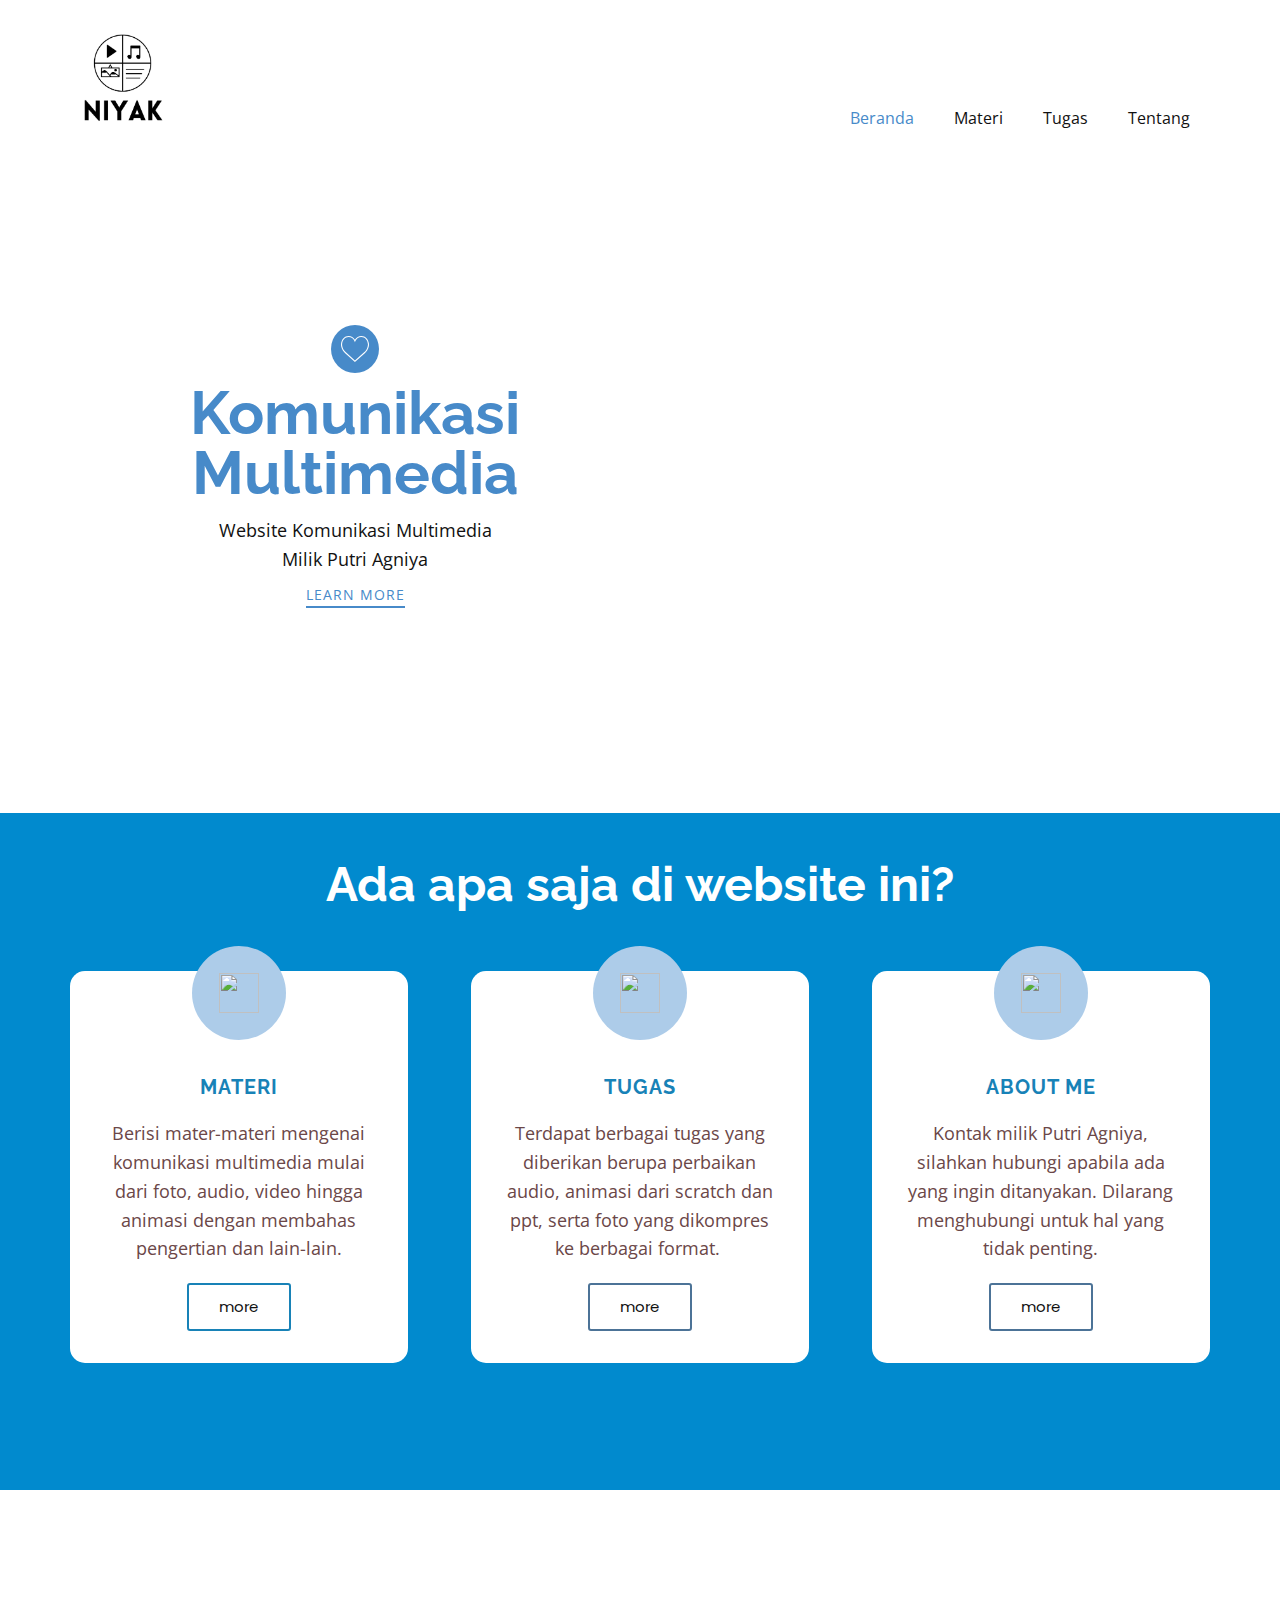
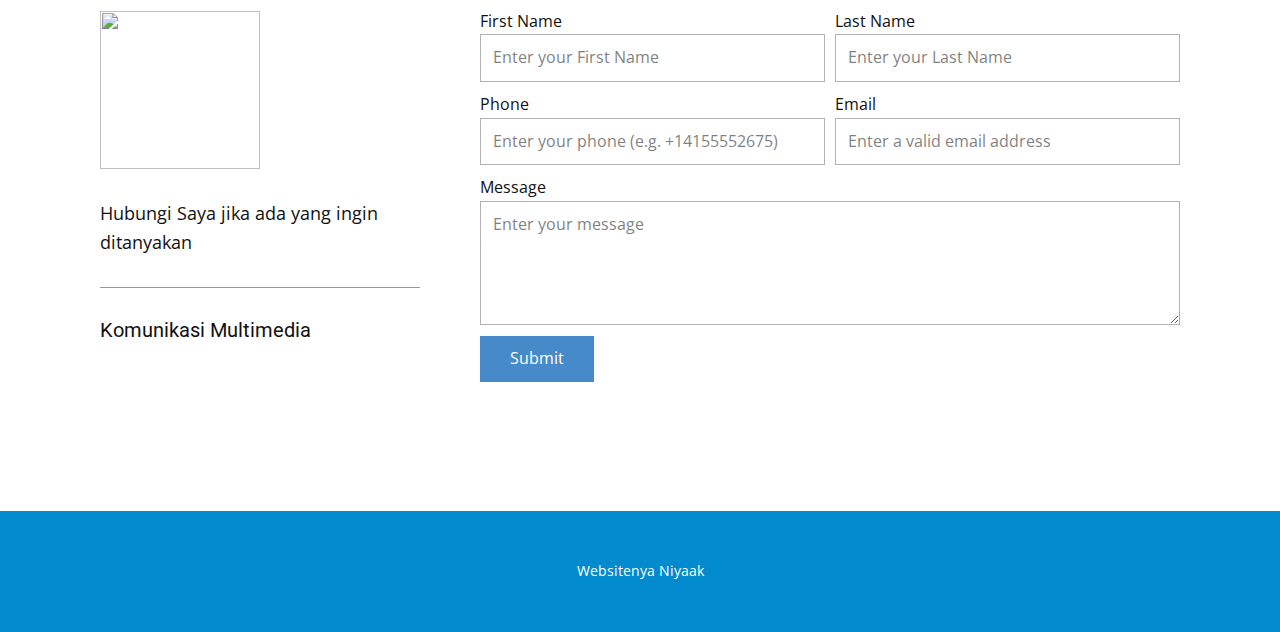
==== commit 82581365: "Update index.html" ====
--- a/index.html
+++ b/index.html
@@ -31,7 +31,7 @@
   <meta data-intl-tel-input-cdn-path="intlTelInput/"></head>
   <body data-home-page="Beranda.html" data-home-page-title="Beranda" data-path-to-root="./" data-include-products="false" class="u-body u-xl-mode" data-lang="en"><header class="u-clearfix u-header u-header" id="sec-4c67"><div class="u-clearfix u-sheet u-sheet-1">
         <a href="#" class="u-image u-logo u-image-1" data-image-width="667" data-image-height="694">
-          <img src="images/Niyak-1.png" class="u-logo-image u-logo-image-1">
+          <img src="Niyak-1.png" class="u-logo-image u-logo-image-1">
         </a>
         <nav class="u-menu u-menu-dropdown u-offcanvas u-menu-1">
           <div class="menu-collapse" style="font-size: 1rem; letter-spacing: 0px;">
--- a/nicepage.css
+++ b/nicepage.css
@@ -0,0 +1,43020 @@
+/*begin-commonstyles library*//*!
+ * froala_editor v4.0.6 (https://www.froala.com/wysiwyg-editor)
+ * License https://froala.com/wysiwyg-editor/terms/
+ * Copyright 2014-2021 Froala Labs
+ */
+
+.fr-clearfix::after {
+  clear: both;
+  display: block;
+  content: "";
+  height: 0; }
+
+.fr-hide-by-clipping {
+  position: absolute;
+  width: 1px;
+  height: 1px;
+  padding: 0;
+  margin: -1px;
+  overflow: hidden;
+  clip: rect(0, 0, 0, 0);
+  border: 0; }
+
+.fr-view img.fr-rounded, .fr-view .fr-img-caption.fr-rounded img {
+  border-radius: 10px;
+  -moz-border-radius: 10px;
+  -webkit-border-radius: 10px;
+  -moz-background-clip: padding;
+  -webkit-background-clip: padding-box;
+  background-clip: padding-box; }
+
+.fr-view img.fr-shadow, .fr-view .fr-img-caption.fr-shadow img {
+  -webkit-box-shadow: 10px 10px 5px 0px #cccccc;
+  -moz-box-shadow: 10px 10px 5px 0px #cccccc;
+  box-shadow: 10px 10px 5px 0px #cccccc; }
+
+.fr-view img.fr-bordered, .fr-view .fr-img-caption.fr-bordered img {
+  border: solid 5px #CCC; }
+
+.fr-view img.fr-bordered {
+  -webkit-box-sizing: content-box;
+  -moz-box-sizing: content-box;
+  box-sizing: content-box; }
+
+.fr-view .fr-img-caption.fr-bordered img {
+  -webkit-box-sizing: border-box;
+  -moz-box-sizing: border-box;
+  box-sizing: border-box; }
+
+.fr-view {
+  word-wrap: break-word; }
+  .fr-view span[style~="color:"] a {
+    color: inherit; }
+  .fr-view strong {
+    font-weight: 700; }
+  .fr-view table[border='0'] td:not([class]), .fr-view table[border='0'] th:not([class]), .fr-view table[border='0'] td[class=""], .fr-view table[border='0'] th[class=""] {
+    border-width: 0px; }
+  .fr-view table {
+    border: none;
+    border-collapse: collapse;
+    empty-cells: show;
+    max-width: 100%; }
+    .fr-view table td {
+      min-width: 5px; }
+    .fr-view table.fr-dashed-borders td, .fr-view table.fr-dashed-borders th {
+      border-style: dashed; }
+    .fr-view table.fr-alternate-rows tbody tr:nth-child(2n) {
+      background: whitesmoke; }
+    .fr-view table td, .fr-view table th {
+      border: 1px solid #DDD; }
+      .fr-view table td:empty, .fr-view table th:empty {
+        height: 20px; }
+      .fr-view table td.fr-highlighted, .fr-view table th.fr-highlighted {
+        border: 1px double red; }
+      .fr-view table td.fr-thick, .fr-view table th.fr-thick {
+        border-width: 2px; }
+    .fr-view table th {
+      background: #ececec; }
+  .fr-view hr {
+    clear: both;
+    user-select: none;
+    -o-user-select: none;
+    -moz-user-select: none;
+    -khtml-user-select: none;
+    -webkit-user-select: none;
+    -ms-user-select: none;
+    break-after: always;
+    page-break-after: always; }
+  .fr-view .fr-file {
+    position: relative; }
+    .fr-view .fr-file::after {
+      position: relative;
+      content: "\1F4CE";
+      font-weight: normal; }
+  .fr-view pre {
+    white-space: pre-wrap;
+    word-wrap: break-word;
+    overflow: visible; }
+/*  .fr-view[dir="rtl"] blockquote {
+    border-left: none;
+    border-right: solid 2px #5E35B1;
+    margin-right: 0;
+    padding-right: 5px;
+    padding-left: 0; }
+    .fr-view[dir="rtl"] blockquote blockquote {
+      border-color: #00BCD4; }
+      .fr-view[dir="rtl"] blockquote blockquote blockquote {
+        border-color: #43A047; }
+  .fr-view blockquote {
+    border-left: solid 2px #5E35B1;
+    margin-left: 0;
+    padding-left: 5px;
+    color: #5E35B1; }
+    .fr-view blockquote blockquote {
+      border-color: #00BCD4;
+      color: #00BCD4; }
+      .fr-view blockquote blockquote blockquote {
+        border-color: #43A047;
+        color: #43A047; } */
+  .fr-view span.fr-emoticon {
+    font-weight: normal;
+    font-family: "Apple Color Emoji","Segoe UI Emoji","NotoColorEmoji","Segoe UI Symbol","Android Emoji","EmojiSymbols";
+    display: inline;
+    line-height: 0; }
+    .fr-view span.fr-emoticon.fr-emoticon-img {
+      background-repeat: no-repeat !important;
+      font-size: inherit;
+      height: 1em;
+      width: 1em;
+      min-height: 20px;
+      min-width: 20px;
+      display: inline-block;
+      margin: -.1em .1em .1em;
+      line-height: 1;
+      vertical-align: middle; }
+  .fr-view .fr-text-gray {
+    color: #AAA !important; }
+  .fr-view .fr-text-bordered {
+    border-top: solid 1px #222;
+    border-bottom: solid 1px #222;
+    padding: 10px 0; }
+  .fr-view .fr-text-spaced {
+    letter-spacing: 1px; }
+  .fr-view .fr-text-uppercase {
+    text-transform: uppercase; }
+  .fr-view .fr-class-highlighted {
+    background-color: #ffff00; }
+  .fr-view .fr-class-code {
+    border-color: #cccccc;
+    border-radius: 2px;
+    -moz-border-radius: 2px;
+    -webkit-border-radius: 2px;
+    -moz-background-clip: padding;
+    -webkit-background-clip: padding-box;
+    background-clip: padding-box;
+    background: #f5f5f5;
+    padding: 10px;
+    font-family: "Courier New", Courier, monospace; }
+  .fr-view .fr-class-transparency {
+    opacity: 0.5; }
+  .fr-view img {
+    position: relative;
+    max-width: 100%; }
+    .fr-view img.fr-dib {
+      margin: 10px auto;
+      display: block;
+      float: none;
+      vertical-align: top; }
+      .fr-view img.fr-dib.fr-fil {
+        margin-left: 0;
+        text-align: left; }
+      .fr-view img.fr-dib.fr-fir {
+        margin-right: 0;
+        text-align: right; }
+    .fr-view img.fr-dii {
+      display: inline-block;
+      float: none;
+      vertical-align: bottom;
+      margin-left: 5px;
+      margin-right: 5px;
+      max-width: calc(100% - (2 * 5px)); }
+      .fr-view img.fr-dii.fr-fil {
+        float: left;
+        margin: 10px 15px 10px 0;
+        max-width: calc(100% - 5px); }
+      .fr-view img.fr-dii.fr-fir {
+        float: right;
+        margin: 10px 0 10px 15px;
+        max-width: calc(100% - 5px); }
+  .fr-view span.fr-img-caption {
+    position: relative;
+    max-width: 100%; }
+    .fr-view span.fr-img-caption.fr-dib {
+      margin: 5px auto;
+      display: block;
+      float: none;
+      vertical-align: top; }
+      .fr-view span.fr-img-caption.fr-dib.fr-fil {
+        margin-left: 0;
+        text-align: left; }
+      .fr-view span.fr-img-caption.fr-dib.fr-fir {
+        margin-right: 0;
+        text-align: right; }
+    .fr-view span.fr-img-caption.fr-dii {
+      display: inline-block;
+      float: none;
+      vertical-align: bottom;
+      margin-left: 5px;
+      margin-right: 5px;
+      max-width: calc(100% - (2 * 5px)); }
+      .fr-view span.fr-img-caption.fr-dii.fr-fil {
+        float: left;
+        margin: 5px 5px 5px 0;
+        max-width: calc(100% - 5px); }
+      .fr-view span.fr-img-caption.fr-dii.fr-fir {
+        float: right;
+        margin: 5px 0 5px 5px;
+        max-width: calc(100% - 5px); }
+  .fr-view .fr-video {
+    text-align: center;
+    position: relative; }
+    .fr-view .fr-video.fr-rv {
+      padding-bottom: 56.25%;
+      padding-top: 30px;
+      height: 0;
+      overflow: hidden; }
+      .fr-view .fr-video.fr-rv > iframe, .fr-view .fr-video.fr-rv object, .fr-view .fr-video.fr-rv embed {
+        position: absolute !important;
+        top: 0;
+        left: 0;
+        width: 100%;
+        height: 100%; }
+    .fr-view .fr-video > * {
+      -webkit-box-sizing: content-box;
+      -moz-box-sizing: content-box;
+      box-sizing: content-box;
+      max-width: 100%;
+      border: none; }
+    .fr-view .fr-video.fr-dvb {
+      display: block;
+      clear: both; }
+      .fr-view .fr-video.fr-dvb.fr-fvl {
+        text-align: left; }
+      .fr-view .fr-video.fr-dvb.fr-fvr {
+        text-align: right; }
+    .fr-view .fr-video.fr-dvi {
+      display: inline-block; }
+      .fr-view .fr-video.fr-dvi.fr-fvl {
+        float: left; }
+      .fr-view .fr-video.fr-dvi.fr-fvr {
+        float: right; }
+  .fr-view a.fr-strong {
+    font-weight: 700; }
+  .fr-view a.fr-green {
+    color: green; }
+  .fr-view .fr-img-caption {
+    text-align: center; }
+    .fr-view .fr-img-caption .fr-img-wrap {
+      padding: 0;
+      margin: auto;
+      text-align: center;
+      width: 100%; }
+      .fr-view .fr-img-caption .fr-img-wrap a {
+        display: block; }
+      .fr-view .fr-img-caption .fr-img-wrap img {
+        display: block;
+        margin: auto;
+        width: 100%; }
+      .fr-view .fr-img-caption .fr-img-wrap > span {
+        margin: auto;
+        display: block;
+        padding: 5px 5px 10px;
+        font-size: 14px;
+        font-weight: initial;
+        -webkit-box-sizing: border-box;
+        -moz-box-sizing: border-box;
+        box-sizing: border-box;
+        -webkit-opacity: 0.9;
+        -moz-opacity: 0.9;
+        opacity: 0.9;
+        -ms-filter: "progid:DXImageTransform.Microsoft.Alpha(Opacity=0)";
+        width: 100%;
+        text-align: center; }
+  .fr-view button.fr-rounded, .fr-view input.fr-rounded, .fr-view textarea.fr-rounded {
+    border-radius: 10px;
+    -moz-border-radius: 10px;
+    -webkit-border-radius: 10px;
+    -moz-background-clip: padding;
+    -webkit-background-clip: padding-box;
+    background-clip: padding-box; }
+  .fr-view button.fr-large, .fr-view input.fr-large, .fr-view textarea.fr-large {
+    font-size: 24px; }
+
+/**
+ * Image style.
+ */
+a.fr-view.fr-strong {
+  font-weight: 700; }
+a.fr-view.fr-green {
+  color: green; }
+
+/**
+ * Link style.
+ */
+img.fr-view {
+  position: relative;
+  max-width: 100%; }
+  img.fr-view.fr-dib {
+    margin: 5px auto;
+    display: block;
+    float: none;
+    vertical-align: top; }
+    img.fr-view.fr-dib.fr-fil {
+      margin-left: 0;
+      text-align: left; }
+    img.fr-view.fr-dib.fr-fir {
+      margin-right: 0;
+      text-align: right; }
+  img.fr-view.fr-dii {
+    display: inline-block;
+    float: none;
+    vertical-align: bottom;
+    margin-left: 5px;
+    margin-right: 5px;
+    max-width: calc(100% - (2 * 5px)); }
+    img.fr-view.fr-dii.fr-fil {
+      float: left;
+      margin: 5px 5px 5px 0;
+      max-width: calc(100% - 5px); }
+    img.fr-view.fr-dii.fr-fir {
+      float: right;
+      margin: 5px 0 5px 5px;
+      max-width: calc(100% - 5px); }
+
+span.fr-img-caption.fr-view {
+  position: relative;
+  max-width: 100%; }
+  span.fr-img-caption.fr-view.fr-dib {
+    margin: 5px auto;
+    display: block;
+    float: none;
+    vertical-align: top; }
+    span.fr-img-caption.fr-view.fr-dib.fr-fil {
+      margin-left: 0;
+      text-align: left; }
+    span.fr-img-caption.fr-view.fr-dib.fr-fir {
+      margin-right: 0;
+      text-align: right; }
+  span.fr-img-caption.fr-view.fr-dii {
+    display: inline-block;
+    float: none;
+    vertical-align: bottom;
+    margin-left: 5px;
+    margin-right: 5px;
+    max-width: calc(100% - (2 * 5px)); }
+    span.fr-img-caption.fr-view.fr-dii.fr-fil {
+      float: left;
+      margin: 5px 5px 5px 0;
+      max-width: calc(100% - 5px); }
+    span.fr-img-caption.fr-view.fr-dii.fr-fir {
+      float: right;
+      margin: 5px 0 5px 5px;
+      max-width: calc(100% - 5px); }
+/*end-commonstyles library*/@charset "UTF-8";
+.u-hidden-block {
+  visibility: hidden!important;
+}
+.u-locked-block {
+  pointer-events: none!important;
+}
+/*! normalize.css v4.1.1 | MIT License | github.com/necolas/normalize.css */
+html {
+  font-family: sans-serif;
+  -ms-text-size-adjust: 100%;
+  -webkit-text-size-adjust: 100%;
+}
+body {
+  margin: 0;
+}
+article,
+aside,
+details,
+figcaption,
+figure,
+footer,
+header,
+main,
+menu,
+nav,
+section,
+summary {
+  display: block;
+}
+audio,
+canvas,
+progress,
+video {
+  display: inline-block;
+}
+audio:not([controls]) {
+  display: none;
+  height: 0;
+}
+progress {
+  vertical-align: baseline;
+}
+template,
+[hidden] {
+  display: none;
+}
+a {
+  background-color: transparent;
+  -webkit-text-decoration-skip: objects;
+}
+a:active,
+a:hover {
+  outline-width: 0;
+}
+abbr[title] {
+  border-bottom: none;
+  text-decoration: underline;
+}
+b,
+strong {
+  font-weight: inherit;
+  font-weight: bold;
+}
+dfn {
+  font-style: italic;
+}
+h1 {
+  font-size: 2em;
+  margin: 0.67em 0;
+}
+mark {
+  background-color: #ff0;
+  color: #000;
+}
+small {
+  font-size: 80%;
+}
+sub,
+sup {
+  font-size: 75%;
+  line-height: 0;
+  position: relative;
+  vertical-align: baseline;
+}
+sub {
+  bottom: -0.25em;
+}
+sup {
+  top: -0.5em;
+}
+img {
+  border-style: none;
+}
+svg:not(:root) {
+  overflow: hidden;
+}
+code,
+kbd,
+pre,
+samp {
+  font-family: monospace,monospace;
+  font-size: 1em;
+}
+hr {
+  box-sizing: content-box;
+  height: 0;
+  overflow: visible;
+}
+button,
+input,
+optgroup,
+select,
+textarea {
+  color: inherit;
+  font: inherit;
+  margin: 0;
+}
+optgroup {
+  font-weight: 700;
+}
+button,
+input {
+  overflow: visible;
+}
+button,
+select {
+  text-transform: none;
+}
+button,
+html [type="button"],
+[type="reset"],
+[type="submit"] {
+  -webkit-appearance: button;
+}
+button::-moz-focus-inner,
+[type="button"]::-moz-focus-inner,
+[type="reset"]::-moz-focus-inner,
+[type="submit"]::-moz-focus-inner {
+  border-style: none;
+  padding: 0;
+}
+button:-moz-focusring,
+[type="button"]:-moz-focusring,
+[type="reset"]:-moz-focusring,
+[type="submit"]:-moz-focusring {
+  outline: 1px dotted ButtonText;
+}
+fieldset {
+  border: 1px solid silver;
+  margin: 0 2px;
+  padding: 0.35em 0.625em 0.75em;
+}
+legend {
+  box-sizing: border-box;
+  color: inherit;
+  display: table;
+  max-width: 100%;
+  padding: 0;
+  white-space: normal;
+}
+textarea {
+  overflow: auto;
+  outline: none;
+}
+button,
+select,
+input,
+textarea {
+  outline: none;
+}
+[type="checkbox"],
+[type="radio"] {
+  box-sizing: border-box;
+  padding: 0;
+}
+[type="number"]::-webkit-inner-spin-button,
+[type="number"]::-webkit-outer-spin-button {
+  height: auto;
+}
+[type="search"] {
+  -webkit-appearance: textfield;
+  outline-offset: -2px;
+}
+[type="search"]::-webkit-search-cancel-button,
+[type="search"]::-webkit-search-decoration {
+  -webkit-appearance: none;
+}
+::-webkit-input-placeholder {
+  color: inherit;
+  opacity: 0.54;
+}
+::-webkit-file-upload-button {
+  -webkit-appearance: button;
+  font: inherit;
+}
+ul,
+ol {
+  padding-left: 20px;
+}
+/* Fade effect */
+/* Over effect */
+/* Slide effect */
+/* Over and Slide effect */
+/* Flip Left effect */
+/* Flip Right effect */
+/* Flip Top effect */
+/* Flip Bottom effect */
+/* Wobble Left effect */
+/* Wobble Right effect */
+/* Wobble top effect */
+/* Wobble bottom effect */
+/* Zoom and Rotate Effects */
+/* Utility */
+.u-over-slide {
+  position: absolute;
+  left: 0;
+  top: 0;
+  width: 100%;
+  height: 100%;
+}
+.u-background-effect {
+  overflow: hidden;
+}
+.u-background-effect ~ .u-container-layout {
+  cursor: pointer;
+}
+/* Fade effect */
+.u-effect-fade .u-over-slide {
+  opacity: 0;
+  transition: all 500ms ease;
+}
+.u-effect-fade:hover .u-over-slide,
+.u-effect-fade.u-effect-active .u-over-slide {
+  opacity: 1;
+}
+/* Over effect */
+.u-effect-over-left .u-over-slide {
+  transform: translate(-100%, 0);
+  transition: all 500ms ease;
+}
+.u-effect-over-left:hover .u-over-slide,
+.u-effect-over-left.u-effect-active .u-over-slide {
+  transform: translate(0, 0);
+}
+.u-effect-over-right .u-over-slide {
+  transform: translate(100%, 0);
+  transition: all 500ms ease;
+}
+.u-effect-over-right:hover .u-over-slide,
+.u-effect-over-right.u-effect-active .u-over-slide {
+  transform: translate(0, 0);
+}
+.u-effect-over-top .u-over-slide {
+  transform: translate(0, -100%);
+  transition: all 500ms ease;
+}
+.u-effect-over-top:hover .u-over-slide,
+.u-effect-over-top.u-effect-active .u-over-slide {
+  transform: translate(0, 0);
+}
+.u-effect-over-bottom .u-over-slide {
+  transform: translate(0, 100%);
+  transition: all 500ms ease;
+}
+.u-effect-over-bottom:hover .u-over-slide,
+.u-effect-over-bottom.u-effect-active .u-over-slide {
+  transform: translate(0, 0);
+}
+.u-effect-over-topleft .u-over-slide {
+  transform: translate(-100%, -100%);
+  transition: all 500ms ease;
+}
+.u-effect-over-topleft:hover .u-over-slide,
+.u-effect-over-topleft.u-effect-active .u-over-slide {
+  transform: translate(0, 0);
+}
+.u-effect-over-topright .u-over-slide {
+  transform: translate(100%, -100%);
+  transition: all 500ms ease;
+}
+.u-effect-over-topright:hover .u-over-slide,
+.u-effect-over-topright.u-effect-active .u-over-slide {
+  transform: translate(0, 0);
+}
+.u-effect-over-bottomleft .u-over-slide {
+  transform: translate(-100%, 100%);
+  transition: all 500ms ease;
+}
+.u-effect-over-bottomleft:hover .u-over-slide,
+.u-effect-over-bottomleft.u-effect-active .u-over-slide {
+  transform: translate(0, 0);
+}
+.u-effect-over-bottomright .u-over-slide {
+  transform: translate(100%, 100%);
+  transition: all 500ms ease;
+}
+.u-effect-over-bottomright:hover .u-over-slide,
+.u-effect-over-bottomright.u-effect-active .u-over-slide {
+  transform: translate(0, 0);
+}
+/* Slide effect */
+.u-effect-slide-left .u-over-slide {
+  transform: translate(-100%, 0);
+  transition: all 500ms ease;
+}
+.u-effect-slide-left:hover .u-over-slide,
+.u-effect-slide-left.u-effect-active .u-over-slide {
+  transform: translate(0, 0);
+}
+.u-effect-slide-left .u-back-slide {
+  transition: all 500ms ease;
+}
+.u-effect-slide-left:hover .u-back-slide,
+.u-effect-slide-left.u-effect-active .u-back-slide {
+  transform: translate(100%, 0);
+}
+.u-effect-slide-right .u-over-slide {
+  transform: translate(100%, 0);
+  transition: all 500ms ease;
+}
+.u-effect-slide-right:hover .u-over-slide,
+.u-effect-slide-right.u-effect-active .u-over-slide {
+  transform: translate(0, 0);
+}
+.u-effect-slide-right .u-back-slide {
+  transition: all 500ms ease;
+}
+.u-effect-slide-right:hover .u-back-slide,
+.u-effect-slide-right.u-effect-active .u-back-slide {
+  transform: translate(-100%, 0);
+}
+.u-effect-slide-top .u-over-slide {
+  transform: translate(0, -100%);
+  transition: all 500ms ease;
+}
+.u-effect-slide-top:hover .u-over-slide,
+.u-effect-slide-top.u-effect-active .u-over-slide {
+  transform: translate(0, 0);
+}
+.u-effect-slide-top .u-back-slide {
+  transition: all 500ms ease;
+}
+.u-effect-slide-top:hover .u-back-slide,
+.u-effect-slide-top.u-effect-active .u-back-slide {
+  transform: translate(0, 100%);
+}
+.u-effect-slide-bottom .u-over-slide {
+  transform: translate(0, 100%);
+  transition: all 500ms ease;
+}
+.u-effect-slide-bottom:hover .u-over-slide,
+.u-effect-slide-bottom.u-effect-active .u-over-slide {
+  transform: translate(0, 0);
+}
+.u-effect-slide-bottom .u-back-slide {
+  transition: all 500ms ease;
+}
+.u-effect-slide-bottom:hover .u-back-slide,
+.u-effect-slide-bottom.u-effect-active .u-back-slide {
+  transform: translate(0, -100%);
+}
+.u-effect-slide-topleft .u-over-slide {
+  transform: translate(-100%, -100%);
+  transition: all 500ms ease;
+}
+.u-effect-slide-topleft:hover .u-over-slide,
+.u-effect-slide-topleft.u-effect-active .u-over-slide {
+  transform: translate(0, 0);
+}
+.u-effect-slide-topleft .u-back-slide {
+  transition: all 500ms ease;
+}
+.u-effect-slide-topleft:hover .u-back-slide,
+.u-effect-slide-topleft.u-effect-active .u-back-slide {
+  transform: translate(100%, 100%);
+}
+.u-effect-slide-topright .u-over-slide {
+  transform: translate(100%, -100%);
+  transition: all 500ms ease;
+}
+.u-effect-slide-topright:hover .u-over-slide,
+.u-effect-slide-topright.u-effect-active .u-over-slide {
+  transform: translate(0, 0);
+}
+.u-effect-slide-topright .u-back-slide {
+  transition: all 500ms ease;
+}
+.u-effect-slide-topright:hover .u-back-slide,
+.u-effect-slide-topright.u-effect-active .u-back-slide {
+  transform: translate(-100%, 100%);
+}
+.u-effect-slide-bottomleft .u-over-slide {
+  transform: translate(-100%, 100%);
+  transition: all 500ms ease;
+}
+.u-effect-slide-bottomleft:hover .u-over-slide,
+.u-effect-slide-bottomleft.u-effect-active .u-over-slide {
+  transform: translate(0, 0);
+}
+.u-effect-slide-bottomleft .u-back-slide {
+  transition: all 500ms ease;
+}
+.u-effect-slide-bottomleft:hover .u-back-slide,
+.u-effect-slide-bottomleft.u-effect-active .u-back-slide {
+  transform: translate(100%, -100%);
+}
+.u-effect-slide-bottomright .u-over-slide {
+  transform: translate(100%, 100%);
+  transition: all 500ms ease;
+}
+.u-effect-slide-bottomright:hover .u-over-slide,
+.u-effect-slide-bottomright.u-effect-active .u-over-slide {
+  transform: translate(0, 0);
+}
+.u-effect-slide-bottomright .u-back-slide {
+  transition: all 500ms ease;
+}
+.u-effect-slide-bottomright:hover .u-back-slide,
+.u-effect-slide-bottomright.u-effect-active .u-back-slide {
+  transform: translate(-100%, -100%);
+}
+/* Flip */
+.u-effect-flip-left,
+.u-effect-flip-left .u-slidesWrapper {
+  perspective: 300px;
+}
+.u-effect-flip-left .u-over-slide {
+  opacity: 0;
+  transform: rotateY(180deg);
+  transform-origin: center left;
+  transition: transform 500ms ease, transform-origin 500ms ease, opacity 0ms ease 500ms;
+}
+.u-effect-flip-left:hover .u-over-slide,
+.u-effect-flip-left.u-effect-active .u-over-slide {
+  opacity: 1;
+  transform: rotateY(0deg);
+  transition: transform 500ms ease, transform-origin 500ms ease;
+}
+.u-effect-flip-right,
+.u-effect-flip-right .u-slidesWrapper {
+  perspective: 300px;
+}
+.u-effect-flip-right .u-over-slide {
+  opacity: 0;
+  transform: rotateY(-180deg);
+  transform-origin: center right;
+  transition: transform 500ms ease, transform-origin 500ms ease, opacity 0ms ease 500ms;
+}
+.u-effect-flip-right:hover .u-over-slide,
+.u-effect-flip-right.u-effect-active .u-over-slide {
+  opacity: 1;
+  transform: rotateY(0deg);
+  transition: transform 500ms ease, transform-origin 500ms ease;
+}
+.u-effect-flip-top,
+.u-effect-flip-top .u-slidesWrapper {
+  perspective: 300px;
+}
+.u-effect-flip-top .u-over-slide {
+  opacity: 0;
+  transform: rotateX(-180deg);
+  transform-origin: center top;
+  transition: transform 500ms ease, transform-origin 500ms ease, opacity 0ms ease 500ms;
+}
+.u-effect-flip-top:hover .u-over-slide,
+.u-effect-flip-top.u-effect-active .u-over-slide {
+  opacity: 1;
+  transform: rotateX(0deg);
+  transition: transform 500ms ease, transform-origin 500ms ease;
+}
+.u-effect-flip-bottom,
+.u-effect-flip-bottom .u-slidesWrapper {
+  perspective: 300px;
+}
+.u-effect-flip-bottom .u-over-slide {
+  opacity: 0;
+  transform: rotateX(180deg);
+  transform-origin: center bottom;
+  transition: transform 500ms ease, transform-origin 500ms ease, opacity 0ms ease 500ms;
+}
+.u-effect-flip-bottom:hover .u-over-slide,
+.u-effect-flip-bottom.u-effect-active .u-over-slide {
+  opacity: 1;
+  transform: rotateX(0deg);
+  transition: transform 500ms ease, transform-origin 500ms ease;
+}
+/* Wooble */
+.u-effect-wobble-left,
+.u-effect-wobble-left .u-slidesWrapper {
+  perspective: 300px;
+}
+.u-effect-wobble-left .u-over-slide {
+  opacity: 0;
+  transform: rotateY(130deg);
+  transform-origin: center left;
+  transition: transform 500ms ease, transform-origin 500ms ease, opacity 0ms ease 500ms;
+}
+.u-effect-wobble-left:hover .u-over-slide,
+.u-effect-wobble-left.u-effect-active .u-over-slide {
+  opacity: 1;
+  transform: rotateY(0deg);
+  transform-origin: center right;
+  transition: transform 500ms ease, transform-origin 500ms ease;
+}
+.u-effect-wobble-right,
+.u-effect-wobble-right .u-slidesWrapper {
+  perspective: 300px;
+}
+.u-effect-wobble-right .u-over-slide {
+  opacity: 0;
+  transform: rotateY(-130deg);
+  transform-origin: center right;
+  transition: transform 500ms ease, transform-origin 500ms ease, opacity 0ms ease 500ms;
+}
+.u-effect-wobble-right:hover .u-over-slide,
+.u-effect-wobble-right.u-effect-active .u-over-slide {
+  opacity: 1;
+  transform: rotateY(0deg);
+  transform-origin: center left;
+  transition: transform 500ms ease, transform-origin 500ms ease;
+}
+.u-effect-wobble-top,
+.u-effect-wobble-top .u-slidesWrapper {
+  perspective: 300px;
+}
+.u-effect-wobble-top .u-over-slide {
+  opacity: 0;
+  transform: rotateX(-130deg);
+  transform-origin: center top;
+  transition: transform 500ms ease, transform-origin 500ms ease, opacity 0ms ease 500ms;
+}
+.u-effect-wobble-top:hover .u-over-slide,
+.u-effect-wobble-top.u-effect-active .u-over-slide {
+  opacity: 1;
+  transform: rotateX(0deg);
+  transform-origin: center bottom;
+  transition: transform 500ms ease, transform-origin 500ms ease;
+}
+.u-effect-wobble-bottom,
+.u-effect-wobble-bottom .u-slidesWrapper {
+  perspective: 300px;
+}
+.u-effect-wobble-bottom .u-over-slide {
+  opacity: 0;
+  transform: rotateX(130deg);
+  transform-origin: center bottom;
+  transition: transform 500ms ease, transform-origin 500ms ease, opacity 0ms ease 500ms;
+}
+.u-effect-wobble-bottom:hover .u-over-slide,
+.u-effect-wobble-bottom.u-effect-active .u-over-slide {
+  opacity: 1;
+  transform: rotateX(0deg);
+  transform-origin: center top;
+  transition: transform 500ms ease, transform-origin 500ms ease;
+}
+/* Zoom */
+.u-effect-zoom .u-over-slide {
+  transition: transform 500ms ease;
+  transform: scale(0, 0);
+}
+.u-effect-zoom:hover .u-over-slide,
+.u-effect-zoom.u-effect-active .u-over-slide {
+  transform: scale(1, 1);
+}
+.u-effect-hover-zoom .u-back-slide,
+.u-effect-hover-zoom .u-background-effect-image {
+  transition: transform 500ms ease;
+  transform: scale(1);
+}
+.u-effect-hover-zoom:hover .u-back-slide,
+.u-effect-hover-zoom:hover .u-background-effect-image,
+.u-effect-hover-zoom.u-effect-active .u-back-slide,
+.u-effect-hover-zoom.u-effect-active .u-background-effect-image {
+  transform: scale(var(--effect-scale));
+}
+.u-effect-hover-zoomOut .u-back-slide,
+.u-effect-hover-zoomOut .u-background-effect-image {
+  transition: transform 500ms ease;
+  transform: scale(var(--effect-scale));
+}
+.u-effect-hover-zoomOut:hover .u-back-slide,
+.u-effect-hover-zoomOut:hover .u-background-effect-image,
+.u-effect-hover-zoomOut.u-effect-active .u-back-slide,
+.u-effect-hover-zoomOut.u-effect-active .u-background-effect-image {
+  transform: scale(1);
+}
+.u-effect-hover-liftUp > .u-background-effect {
+  overflow: visible;
+}
+.u-effect-hover-liftUp .u-back-slide,
+.u-effect-hover-liftUp .u-background-effect-image {
+  transition: transform 500ms ease;
+  transform: scale(1);
+}
+.u-effect-hover-liftUp:hover .u-back-slide,
+.u-effect-hover-liftUp.u-effect-active .u-back-slide,
+.u-effect-hover-liftUp:hover .u-background-effect-image,
+.u-effect-hover-liftUp.u-effect-active .u-background-effect-image {
+  transform: scale(var(--effect-scale));
+  z-index: 1;
+}
+.u-effect-hover-liftUp:hover > .u-container-layout {
+  z-index: 2;
+}
+.u-effect-zoom-rotate .u-over-slide {
+  transition: transform 500ms ease;
+  transform: rotate(0deg) scale(0, 0);
+}
+.u-effect-zoom-rotate:hover .u-over-slide,
+.u-effect-zoom-rotate.u-effect-active .u-over-slide {
+  transform: rotate(360deg) scale(1, 1);
+}
+.u-effect-zoom-rotateX .u-over-slide {
+  transition: transform 500ms ease;
+  transform: rotateX(0deg) scale(0, 0);
+}
+.u-effect-zoom-rotateX:hover .u-over-slide,
+.u-effect-zoom-rotateX.u-effect-active .u-over-slide {
+  transform: rotateX(360deg) scale(1, 1);
+}
+.u-effect-zoom-rotateY .u-over-slide {
+  transition: transform 500ms ease;
+  transform: rotateY(0deg) scale(0, 0);
+}
+.u-effect-zoom-rotateY:hover .u-over-slide,
+.u-effect-zoom-rotateY.u-effect-active .u-over-slide {
+  transform: rotateY(360deg) scale(1, 1);
+}
+.u-effect-hover-slide .u-back-image,
+.u-effect-hover-slide .u-background-effect-image {
+  transition-duration: 500ms;
+  transition-timing-function: ease;
+  transition-property: left, right, top, bottom;
+}
+.u-effect-hover-slide .u-effect-hover-slide-direction-right {
+  left: auto;
+}
+.u-effect-hover-slide .u-effect-hover-slide-direction-up {
+  top: auto;
+}
+.u-effect-hover-slide:hover .u-back-image.u-effect-hover-slide-direction-left,
+.u-effect-hover-slide:hover .u-background-effect-image.u-effect-hover-slide-direction-left,
+.u-effect-hover-slide.u-effect-active .u-back-image.u-effect-hover-slide-direction-left,
+.u-effect-hover-slide.u-effect-active .u-background-effect-image.u-effect-hover-slide-direction-left {
+  left: 0 !important;
+}
+.u-effect-hover-slide:hover .u-back-image.u-effect-hover-slide-direction-right,
+.u-effect-hover-slide:hover .u-background-effect-image.u-effect-hover-slide-direction-right,
+.u-effect-hover-slide.u-effect-active .u-back-image.u-effect-hover-slide-direction-right,
+.u-effect-hover-slide.u-effect-active .u-background-effect-image.u-effect-hover-slide-direction-right {
+  right: 0 !important;
+}
+.u-effect-hover-slide:hover .u-back-image.u-effect-hover-slide-direction-up,
+.u-effect-hover-slide:hover .u-background-effect-image.u-effect-hover-slide-direction-up,
+.u-effect-hover-slide.u-effect-active .u-back-image.u-effect-hover-slide-direction-up,
+.u-effect-hover-slide.u-effect-active .u-background-effect-image.u-effect-hover-slide-direction-up {
+  bottom: 0 !important;
+}
+.u-effect-hover-slide:hover .u-back-image.u-effect-hover-slide-direction-down,
+.u-effect-hover-slide:hover .u-background-effect-image.u-effect-hover-slide-direction-down,
+.u-effect-hover-slide.u-effect-active .u-back-image.u-effect-hover-slide-direction-down,
+.u-effect-hover-slide.u-effect-active .u-background-effect-image.u-effect-hover-slide-direction-down {
+  top: 0 !important;
+}
+.u-btn {
+  /*display: inline-block;*/
+  display: table;
+  /*TODO maye need another solution for negative marin*/
+  cursor: pointer;
+  color: inherit;
+  font-size: inherit;
+  font-family: inherit;
+  line-height: inherit;
+  letter-spacing: inherit;
+  text-transform: inherit;
+  font-style: inherit;
+  font-weight: inherit;
+  text-decoration: none;
+  border: 0 none transparent;
+  outline-width: 0;
+  background-color: transparent;
+  margin: 0;
+  -webkit-text-decoration-skip: objects;
+  font-style: initial;
+  white-space: nowrap;
+  -webkit-user-select: none;
+      -ms-user-select: none;
+          user-select: none;
+  vertical-align: middle;
+  text-align: center;
+  padding: 10px 30px;
+  border-radius: 0;
+  --border-radius: 0;
+  align-self: flex-start;
+}
+.u-btn:focus,
+.u-btn:active:focus,
+.u-btn.active:focus {
+  outline: thin dotted;
+  outline: 5px auto -webkit-focus-ring-color;
+  outline-offset: -2px;
+}
+.u-btn:hover,
+.u-btn:focus {
+  text-decoration: none;
+}
+.u-btn:active,
+.u-btn.active {
+  outline: 0;
+  background-image: none;
+}
+.u-btn.disabled,
+.u-btn[disabled] {
+  opacity: 0.6;
+}
+.u-btn-circle {
+  border-radius: 50%;
+}
+.u-button-style.u-border-no-right.u-border-no-left.u-border-no-bottom,
+.u-button-style.u-border-no-top.u-border-no-left.u-border-no-bottom,
+.u-button-style.u-border-no-top.u-border-no-right.u-border-no-bottom,
+.u-button-style.u-border-no-top.u-border-no-right.u-border-no-left,
+.u-btn-rectangle {
+  border-radius: 0 !important;
+}
+.u-button-style {
+  transition-property: background-color, color, border-color;
+}
+.u-text a,
+.u-post-content a,
+.u-tab-item a,
+.u-nav-item a,
+.u-filter-item a,
+.u-product-control.u-text a {
+  font-size: inherit;
+  font-family: inherit;
+  line-height: inherit;
+  letter-spacing: inherit;
+  text-transform: inherit;
+}
+.u-text:not(ul):not(ol):not(p):not(.u-post-content):not(.u-block-content):not(.u-product-desc):not(.u-cart-block-content):not(.u-checkout-block-content) a {
+  color: inherit;
+}
+.u-text:not(ul):not(ol):not(p):not(.u-post-content):not(.u-block-content):not(.u-product-desc):not(.u-cart-block-content):not(.u-checkout-block-content) a,
+.u-text:not(ul):not(ol):not(p):not(.u-post-content):not(.u-block-content):not(.u-product-desc):not(.u-cart-block-content):not(.u-checkout-block-content) a:hover {
+  text-decoration: none;
+}
+.u-link,
+a {
+  border-top-width: 0;
+  border-left-width: 0;
+  border-right-width: 0;
+}
+.u-link {
+  display: table;
+  border-style: solid;
+  border-bottom-width: 0;
+  white-space: nowrap;
+  align-self: flex-start;
+}
+.u-link,
+.u-link:hover,
+.u-link:focus {
+  text-decoration: none;
+}
+.u-link:focus,
+.u-link:active:focus,
+.u-link.active:focus {
+  outline: thin dotted;
+  outline: 5px auto -webkit-focus-ring-color;
+  outline-offset: -2px;
+}
+.u-underline,
+.u-underline:hover {
+  text-decoration: underline;
+  border-bottom-width: 0;
+}
+.u-no-underline,
+.u-no-underline:hover {
+  text-decoration: none;
+  border-bottom-width: 0;
+}
+.u-block-content > :first-child,
+.u-product-desc > :first-child,
+.u-product-tab-pane > :first-child,
+.u-post-content > :first-child {
+  margin-top: 0;
+}
+.u-block-content > :last-child,
+.u-product-desc > :last-child,
+.u-product-tab-pane > :last-child,
+.u-post-content > :last-child {
+  margin-bottom: 0;
+}
+.u-block-content p,
+.u-product-desc p,
+.u-product-tab-pane p,
+.u-post-content p {
+  text-decoration: inherit !important;
+  color: inherit !important;
+  font-style: inherit !important;
+  font-size: inherit !important;
+  font-weight: inherit !important;
+  font-family: inherit !important;
+  line-height: inherit !important;
+  letter-spacing: inherit !important;
+  text-transform: inherit !important;
+}
+.u-logo {
+  color: inherit;
+  font-size: inherit;
+  font-family: inherit;
+  line-height: inherit;
+  letter-spacing: inherit;
+  text-transform: inherit;
+  font-style: inherit;
+  font-weight: inherit;
+  text-decoration: none;
+  border: 0 none transparent;
+  outline-width: 0;
+  background-color: transparent;
+  margin: 0;
+  -webkit-text-decoration-skip: objects;
+}
+.u-image.u-logo {
+  display: table;
+  white-space: nowrap;
+}
+.u-image.u-logo img {
+  display: block;
+}
+.u-form-horizontal {
+  display: flex;
+  flex-flow: row;
+  align-items: center;
+  flex-grow: 1;
+}
+.u-input {
+  display: block;
+  width: 100%;
+  padding: 10px 12px;
+  background-image: none;
+  background-clip: padding-box;
+  border-width: 0;
+  border-radius: 3px;
+  transition: border-color ease-in-out 0.15s, box-shadow ease-in-out 0.15s;
+  background-color: transparent;
+  color: inherit;
+  height: auto;
+}
+.u-form-horizontal .u-form-group:not(.u-label-top) label,
+.u-form-horizontal .u-form-group:not(.u-label-top) input,
+.u-form-horizontal .u-form-select-wrapper,
+.u-form-horizontal .u-form-radio-button-wrapper {
+  display: flex;
+  align-items: center;
+  justify-content: center;
+  margin-bottom: 0;
+  flex-grow: 1;
+}
+.u-form-vertical {
+  display: flex;
+  flex-wrap: wrap;
+  align-items: flex-end;
+}
+.u-form-vertical.u-form-spacing-50,
+.u-form-vertical.u-form-spacing-50 .u-form-step {
+  margin-left: -50px;
+  width: calc(100% +  50px);
+}
+.u-form-vertical.u-form-spacing-50 .u-form-group,
+.u-form-vertical.u-form-spacing-50 .u-form-step .u-form-group {
+  margin-bottom: 50px;
+}
+.u-form-vertical.u-form-spacing-50 .u-form-group:not(.u-image):not(.u-form-progress),
+.u-form-vertical.u-form-spacing-50 .u-form-step .u-form-group:not(.u-image):not(.u-form-progress) {
+  padding-left: 50px;
+}
+.u-form-vertical.u-form-spacing-50 .u-form-group.u-image,
+.u-form-vertical.u-form-spacing-50 .u-form-step .u-form-group.u-image {
+  margin-left: 50px !important;
+}
+.u-form-vertical.u-form-spacing-50 .u-form-group.u-form-line,
+.u-form-vertical.u-form-spacing-50 .u-form-step .u-form-group.u-form-line {
+  margin-left: 50px;
+}
+.u-form-vertical.u-form-spacing-49,
+.u-form-vertical.u-form-spacing-49 .u-form-step {
+  margin-left: -49px;
+  width: calc(100% +  49px);
+}
+.u-form-vertical.u-form-spacing-49 .u-form-group,
+.u-form-vertical.u-form-spacing-49 .u-form-step .u-form-group {
+  margin-bottom: 49px;
+}
+.u-form-vertical.u-form-spacing-49 .u-form-group:not(.u-image):not(.u-form-progress),
+.u-form-vertical.u-form-spacing-49 .u-form-step .u-form-group:not(.u-image):not(.u-form-progress) {
+  padding-left: 49px;
+}
+.u-form-vertical.u-form-spacing-49 .u-form-group.u-image,
+.u-form-vertical.u-form-spacing-49 .u-form-step .u-form-group.u-image {
+  margin-left: 49px !important;
+}
+.u-form-vertical.u-form-spacing-49 .u-form-group.u-form-line,
+.u-form-vertical.u-form-spacing-49 .u-form-step .u-form-group.u-form-line {
+  margin-left: 49px;
+}
+.u-form-vertical.u-form-spacing-48,
+.u-form-vertical.u-form-spacing-48 .u-form-step {
+  margin-left: -48px;
+  width: calc(100% +  48px);
+}
+.u-form-vertical.u-form-spacing-48 .u-form-group,
+.u-form-vertical.u-form-spacing-48 .u-form-step .u-form-group {
+  margin-bottom: 48px;
+}
+.u-form-vertical.u-form-spacing-48 .u-form-group:not(.u-image):not(.u-form-progress),
+.u-form-vertical.u-form-spacing-48 .u-form-step .u-form-group:not(.u-image):not(.u-form-progress) {
+  padding-left: 48px;
+}
+.u-form-vertical.u-form-spacing-48 .u-form-group.u-image,
+.u-form-vertical.u-form-spacing-48 .u-form-step .u-form-group.u-image {
+  margin-left: 48px !important;
+}
+.u-form-vertical.u-form-spacing-48 .u-form-group.u-form-line,
+.u-form-vertical.u-form-spacing-48 .u-form-step .u-form-group.u-form-line {
+  margin-left: 48px;
+}
+.u-form-vertical.u-form-spacing-47,
+.u-form-vertical.u-form-spacing-47 .u-form-step {
+  margin-left: -47px;
+  width: calc(100% +  47px);
+}
+.u-form-vertical.u-form-spacing-47 .u-form-group,
+.u-form-vertical.u-form-spacing-47 .u-form-step .u-form-group {
+  margin-bottom: 47px;
+}
+.u-form-vertical.u-form-spacing-47 .u-form-group:not(.u-image):not(.u-form-progress),
+.u-form-vertical.u-form-spacing-47 .u-form-step .u-form-group:not(.u-image):not(.u-form-progress) {
+  padding-left: 47px;
+}
+.u-form-vertical.u-form-spacing-47 .u-form-group.u-image,
+.u-form-vertical.u-form-spacing-47 .u-form-step .u-form-group.u-image {
+  margin-left: 47px !important;
+}
+.u-form-vertical.u-form-spacing-47 .u-form-group.u-form-line,
+.u-form-vertical.u-form-spacing-47 .u-form-step .u-form-group.u-form-line {
+  margin-left: 47px;
+}
+.u-form-vertical.u-form-spacing-46,
+.u-form-vertical.u-form-spacing-46 .u-form-step {
+  margin-left: -46px;
+  width: calc(100% +  46px);
+}
+.u-form-vertical.u-form-spacing-46 .u-form-group,
+.u-form-vertical.u-form-spacing-46 .u-form-step .u-form-group {
+  margin-bottom: 46px;
+}
+.u-form-vertical.u-form-spacing-46 .u-form-group:not(.u-image):not(.u-form-progress),
+.u-form-vertical.u-form-spacing-46 .u-form-step .u-form-group:not(.u-image):not(.u-form-progress) {
+  padding-left: 46px;
+}
+.u-form-vertical.u-form-spacing-46 .u-form-group.u-image,
+.u-form-vertical.u-form-spacing-46 .u-form-step .u-form-group.u-image {
+  margin-left: 46px !important;
+}
+.u-form-vertical.u-form-spacing-46 .u-form-group.u-form-line,
+.u-form-vertical.u-form-spacing-46 .u-form-step .u-form-group.u-form-line {
+  margin-left: 46px;
+}
+.u-form-vertical.u-form-spacing-45,
+.u-form-vertical.u-form-spacing-45 .u-form-step {
+  margin-left: -45px;
+  width: calc(100% +  45px);
+}
+.u-form-vertical.u-form-spacing-45 .u-form-group,
+.u-form-vertical.u-form-spacing-45 .u-form-step .u-form-group {
+  margin-bottom: 45px;
+}
+.u-form-vertical.u-form-spacing-45 .u-form-group:not(.u-image):not(.u-form-progress),
+.u-form-vertical.u-form-spacing-45 .u-form-step .u-form-group:not(.u-image):not(.u-form-progress) {
+  padding-left: 45px;
+}
+.u-form-vertical.u-form-spacing-45 .u-form-group.u-image,
+.u-form-vertical.u-form-spacing-45 .u-form-step .u-form-group.u-image {
+  margin-left: 45px !important;
+}
+.u-form-vertical.u-form-spacing-45 .u-form-group.u-form-line,
+.u-form-vertical.u-form-spacing-45 .u-form-step .u-form-group.u-form-line {
+  margin-left: 45px;
+}
+.u-form-vertical.u-form-spacing-44,
+.u-form-vertical.u-form-spacing-44 .u-form-step {
+  margin-left: -44px;
+  width: calc(100% +  44px);
+}
+.u-form-vertical.u-form-spacing-44 .u-form-group,
+.u-form-vertical.u-form-spacing-44 .u-form-step .u-form-group {
+  margin-bottom: 44px;
+}
+.u-form-vertical.u-form-spacing-44 .u-form-group:not(.u-image):not(.u-form-progress),
+.u-form-vertical.u-form-spacing-44 .u-form-step .u-form-group:not(.u-image):not(.u-form-progress) {
+  padding-left: 44px;
+}
+.u-form-vertical.u-form-spacing-44 .u-form-group.u-image,
+.u-form-vertical.u-form-spacing-44 .u-form-step .u-form-group.u-image {
+  margin-left: 44px !important;
+}
+.u-form-vertical.u-form-spacing-44 .u-form-group.u-form-line,
+.u-form-vertical.u-form-spacing-44 .u-form-step .u-form-group.u-form-line {
+  margin-left: 44px;
+}
+.u-form-vertical.u-form-spacing-43,
+.u-form-vertical.u-form-spacing-43 .u-form-step {
+  margin-left: -43px;
+  width: calc(100% +  43px);
+}
+.u-form-vertical.u-form-spacing-43 .u-form-group,
+.u-form-vertical.u-form-spacing-43 .u-form-step .u-form-group {
+  margin-bottom: 43px;
+}
+.u-form-vertical.u-form-spacing-43 .u-form-group:not(.u-image):not(.u-form-progress),
+.u-form-vertical.u-form-spacing-43 .u-form-step .u-form-group:not(.u-image):not(.u-form-progress) {
+  padding-left: 43px;
+}
+.u-form-vertical.u-form-spacing-43 .u-form-group.u-image,
+.u-form-vertical.u-form-spacing-43 .u-form-step .u-form-group.u-image {
+  margin-left: 43px !important;
+}
+.u-form-vertical.u-form-spacing-43 .u-form-group.u-form-line,
+.u-form-vertical.u-form-spacing-43 .u-form-step .u-form-group.u-form-line {
+  margin-left: 43px;
+}
+.u-form-vertical.u-form-spacing-42,
+.u-form-vertical.u-form-spacing-42 .u-form-step {
+  margin-left: -42px;
+  width: calc(100% +  42px);
+}
+.u-form-vertical.u-form-spacing-42 .u-form-group,
+.u-form-vertical.u-form-spacing-42 .u-form-step .u-form-group {
+  margin-bottom: 42px;
+}
+.u-form-vertical.u-form-spacing-42 .u-form-group:not(.u-image):not(.u-form-progress),
+.u-form-vertical.u-form-spacing-42 .u-form-step .u-form-group:not(.u-image):not(.u-form-progress) {
+  padding-left: 42px;
+}
+.u-form-vertical.u-form-spacing-42 .u-form-group.u-image,
+.u-form-vertical.u-form-spacing-42 .u-form-step .u-form-group.u-image {
+  margin-left: 42px !important;
+}
+.u-form-vertical.u-form-spacing-42 .u-form-group.u-form-line,
+.u-form-vertical.u-form-spacing-42 .u-form-step .u-form-group.u-form-line {
+  margin-left: 42px;
+}
+.u-form-vertical.u-form-spacing-41,
+.u-form-vertical.u-form-spacing-41 .u-form-step {
+  margin-left: -41px;
+  width: calc(100% +  41px);
+}
+.u-form-vertical.u-form-spacing-41 .u-form-group,
+.u-form-vertical.u-form-spacing-41 .u-form-step .u-form-group {
+  margin-bottom: 41px;
+}
+.u-form-vertical.u-form-spacing-41 .u-form-group:not(.u-image):not(.u-form-progress),
+.u-form-vertical.u-form-spacing-41 .u-form-step .u-form-group:not(.u-image):not(.u-form-progress) {
+  padding-left: 41px;
+}
+.u-form-vertical.u-form-spacing-41 .u-form-group.u-image,
+.u-form-vertical.u-form-spacing-41 .u-form-step .u-form-group.u-image {
+  margin-left: 41px !important;
+}
+.u-form-vertical.u-form-spacing-41 .u-form-group.u-form-line,
+.u-form-vertical.u-form-spacing-41 .u-form-step .u-form-group.u-form-line {
+  margin-left: 41px;
+}
+.u-form-vertical.u-form-spacing-40,
+.u-form-vertical.u-form-spacing-40 .u-form-step {
+  margin-left: -40px;
+  width: calc(100% +  40px);
+}
+.u-form-vertical.u-form-spacing-40 .u-form-group,
+.u-form-vertical.u-form-spacing-40 .u-form-step .u-form-group {
+  margin-bottom: 40px;
+}
+.u-form-vertical.u-form-spacing-40 .u-form-group:not(.u-image):not(.u-form-progress),
+.u-form-vertical.u-form-spacing-40 .u-form-step .u-form-group:not(.u-image):not(.u-form-progress) {
+  padding-left: 40px;
+}
+.u-form-vertical.u-form-spacing-40 .u-form-group.u-image,
+.u-form-vertical.u-form-spacing-40 .u-form-step .u-form-group.u-image {
+  margin-left: 40px !important;
+}
+.u-form-vertical.u-form-spacing-40 .u-form-group.u-form-line,
+.u-form-vertical.u-form-spacing-40 .u-form-step .u-form-group.u-form-line {
+  margin-left: 40px;
+}
+.u-form-vertical.u-form-spacing-39,
+.u-form-vertical.u-form-spacing-39 .u-form-step {
+  margin-left: -39px;
+  width: calc(100% +  39px);
+}
+.u-form-vertical.u-form-spacing-39 .u-form-group,
+.u-form-vertical.u-form-spacing-39 .u-form-step .u-form-group {
+  margin-bottom: 39px;
+}
+.u-form-vertical.u-form-spacing-39 .u-form-group:not(.u-image):not(.u-form-progress),
+.u-form-vertical.u-form-spacing-39 .u-form-step .u-form-group:not(.u-image):not(.u-form-progress) {
+  padding-left: 39px;
+}
+.u-form-vertical.u-form-spacing-39 .u-form-group.u-image,
+.u-form-vertical.u-form-spacing-39 .u-form-step .u-form-group.u-image {
+  margin-left: 39px !important;
+}
+.u-form-vertical.u-form-spacing-39 .u-form-group.u-form-line,
+.u-form-vertical.u-form-spacing-39 .u-form-step .u-form-group.u-form-line {
+  margin-left: 39px;
+}
+.u-form-vertical.u-form-spacing-38,
+.u-form-vertical.u-form-spacing-38 .u-form-step {
+  margin-left: -38px;
+  width: calc(100% +  38px);
+}
+.u-form-vertical.u-form-spacing-38 .u-form-group,
+.u-form-vertical.u-form-spacing-38 .u-form-step .u-form-group {
+  margin-bottom: 38px;
+}
+.u-form-vertical.u-form-spacing-38 .u-form-group:not(.u-image):not(.u-form-progress),
+.u-form-vertical.u-form-spacing-38 .u-form-step .u-form-group:not(.u-image):not(.u-form-progress) {
+  padding-left: 38px;
+}
+.u-form-vertical.u-form-spacing-38 .u-form-group.u-image,
+.u-form-vertical.u-form-spacing-38 .u-form-step .u-form-group.u-image {
+  margin-left: 38px !important;
+}
+.u-form-vertical.u-form-spacing-38 .u-form-group.u-form-line,
+.u-form-vertical.u-form-spacing-38 .u-form-step .u-form-group.u-form-line {
+  margin-left: 38px;
+}
+.u-form-vertical.u-form-spacing-37,
+.u-form-vertical.u-form-spacing-37 .u-form-step {
+  margin-left: -37px;
+  width: calc(100% +  37px);
+}
+.u-form-vertical.u-form-spacing-37 .u-form-group,
+.u-form-vertical.u-form-spacing-37 .u-form-step .u-form-group {
+  margin-bottom: 37px;
+}
+.u-form-vertical.u-form-spacing-37 .u-form-group:not(.u-image):not(.u-form-progress),
+.u-form-vertical.u-form-spacing-37 .u-form-step .u-form-group:not(.u-image):not(.u-form-progress) {
+  padding-left: 37px;
+}
+.u-form-vertical.u-form-spacing-37 .u-form-group.u-image,
+.u-form-vertical.u-form-spacing-37 .u-form-step .u-form-group.u-image {
+  margin-left: 37px !important;
+}
+.u-form-vertical.u-form-spacing-37 .u-form-group.u-form-line,
+.u-form-vertical.u-form-spacing-37 .u-form-step .u-form-group.u-form-line {
+  margin-left: 37px;
+}
+.u-form-vertical.u-form-spacing-36,
+.u-form-vertical.u-form-spacing-36 .u-form-step {
+  margin-left: -36px;
+  width: calc(100% +  36px);
+}
+.u-form-vertical.u-form-spacing-36 .u-form-group,
+.u-form-vertical.u-form-spacing-36 .u-form-step .u-form-group {
+  margin-bottom: 36px;
+}
+.u-form-vertical.u-form-spacing-36 .u-form-group:not(.u-image):not(.u-form-progress),
+.u-form-vertical.u-form-spacing-36 .u-form-step .u-form-group:not(.u-image):not(.u-form-progress) {
+  padding-left: 36px;
+}
+.u-form-vertical.u-form-spacing-36 .u-form-group.u-image,
+.u-form-vertical.u-form-spacing-36 .u-form-step .u-form-group.u-image {
+  margin-left: 36px !important;
+}
+.u-form-vertical.u-form-spacing-36 .u-form-group.u-form-line,
+.u-form-vertical.u-form-spacing-36 .u-form-step .u-form-group.u-form-line {
+  margin-left: 36px;
+}
+.u-form-vertical.u-form-spacing-35,
+.u-form-vertical.u-form-spacing-35 .u-form-step {
+  margin-left: -35px;
+  width: calc(100% +  35px);
+}
+.u-form-vertical.u-form-spacing-35 .u-form-group,
+.u-form-vertical.u-form-spacing-35 .u-form-step .u-form-group {
+  margin-bottom: 35px;
+}
+.u-form-vertical.u-form-spacing-35 .u-form-group:not(.u-image):not(.u-form-progress),
+.u-form-vertical.u-form-spacing-35 .u-form-step .u-form-group:not(.u-image):not(.u-form-progress) {
+  padding-left: 35px;
+}
+.u-form-vertical.u-form-spacing-35 .u-form-group.u-image,
+.u-form-vertical.u-form-spacing-35 .u-form-step .u-form-group.u-image {
+  margin-left: 35px !important;
+}
+.u-form-vertical.u-form-spacing-35 .u-form-group.u-form-line,
+.u-form-vertical.u-form-spacing-35 .u-form-step .u-form-group.u-form-line {
+  margin-left: 35px;
+}
+.u-form-vertical.u-form-spacing-34,
+.u-form-vertical.u-form-spacing-34 .u-form-step {
+  margin-left: -34px;
+  width: calc(100% +  34px);
+}
+.u-form-vertical.u-form-spacing-34 .u-form-group,
+.u-form-vertical.u-form-spacing-34 .u-form-step .u-form-group {
+  margin-bottom: 34px;
+}
+.u-form-vertical.u-form-spacing-34 .u-form-group:not(.u-image):not(.u-form-progress),
+.u-form-vertical.u-form-spacing-34 .u-form-step .u-form-group:not(.u-image):not(.u-form-progress) {
+  padding-left: 34px;
+}
+.u-form-vertical.u-form-spacing-34 .u-form-group.u-image,
+.u-form-vertical.u-form-spacing-34 .u-form-step .u-form-group.u-image {
+  margin-left: 34px !important;
+}
+.u-form-vertical.u-form-spacing-34 .u-form-group.u-form-line,
+.u-form-vertical.u-form-spacing-34 .u-form-step .u-form-group.u-form-line {
+  margin-left: 34px;
+}
+.u-form-vertical.u-form-spacing-33,
+.u-form-vertical.u-form-spacing-33 .u-form-step {
+  margin-left: -33px;
+  width: calc(100% +  33px);
+}
+.u-form-vertical.u-form-spacing-33 .u-form-group,
+.u-form-vertical.u-form-spacing-33 .u-form-step .u-form-group {
+  margin-bottom: 33px;
+}
+.u-form-vertical.u-form-spacing-33 .u-form-group:not(.u-image):not(.u-form-progress),
+.u-form-vertical.u-form-spacing-33 .u-form-step .u-form-group:not(.u-image):not(.u-form-progress) {
+  padding-left: 33px;
+}
+.u-form-vertical.u-form-spacing-33 .u-form-group.u-image,
+.u-form-vertical.u-form-spacing-33 .u-form-step .u-form-group.u-image {
+  margin-left: 33px !important;
+}
+.u-form-vertical.u-form-spacing-33 .u-form-group.u-form-line,
+.u-form-vertical.u-form-spacing-33 .u-form-step .u-form-group.u-form-line {
+  margin-left: 33px;
+}
+.u-form-vertical.u-form-spacing-32,
+.u-form-vertical.u-form-spacing-32 .u-form-step {
+  margin-left: -32px;
+  width: calc(100% +  32px);
+}
+.u-form-vertical.u-form-spacing-32 .u-form-group,
+.u-form-vertical.u-form-spacing-32 .u-form-step .u-form-group {
+  margin-bottom: 32px;
+}
+.u-form-vertical.u-form-spacing-32 .u-form-group:not(.u-image):not(.u-form-progress),
+.u-form-vertical.u-form-spacing-32 .u-form-step .u-form-group:not(.u-image):not(.u-form-progress) {
+  padding-left: 32px;
+}
+.u-form-vertical.u-form-spacing-32 .u-form-group.u-image,
+.u-form-vertical.u-form-spacing-32 .u-form-step .u-form-group.u-image {
+  margin-left: 32px !important;
+}
+.u-form-vertical.u-form-spacing-32 .u-form-group.u-form-line,
+.u-form-vertical.u-form-spacing-32 .u-form-step .u-form-group.u-form-line {
+  margin-left: 32px;
+}
+.u-form-vertical.u-form-spacing-31,
+.u-form-vertical.u-form-spacing-31 .u-form-step {
+  margin-left: -31px;
+  width: calc(100% +  31px);
+}
+.u-form-vertical.u-form-spacing-31 .u-form-group,
+.u-form-vertical.u-form-spacing-31 .u-form-step .u-form-group {
+  margin-bottom: 31px;
+}
+.u-form-vertical.u-form-spacing-31 .u-form-group:not(.u-image):not(.u-form-progress),
+.u-form-vertical.u-form-spacing-31 .u-form-step .u-form-group:not(.u-image):not(.u-form-progress) {
+  padding-left: 31px;
+}
+.u-form-vertical.u-form-spacing-31 .u-form-group.u-image,
+.u-form-vertical.u-form-spacing-31 .u-form-step .u-form-group.u-image {
+  margin-left: 31px !important;
+}
+.u-form-vertical.u-form-spacing-31 .u-form-group.u-form-line,
+.u-form-vertical.u-form-spacing-31 .u-form-step .u-form-group.u-form-line {
+  margin-left: 31px;
+}
+.u-form-vertical.u-form-spacing-30,
+.u-form-vertical.u-form-spacing-30 .u-form-step {
+  margin-left: -30px;
+  width: calc(100% +  30px);
+}
+.u-form-vertical.u-form-spacing-30 .u-form-group,
+.u-form-vertical.u-form-spacing-30 .u-form-step .u-form-group {
+  margin-bottom: 30px;
+}
+.u-form-vertical.u-form-spacing-30 .u-form-group:not(.u-image):not(.u-form-progress),
+.u-form-vertical.u-form-spacing-30 .u-form-step .u-form-group:not(.u-image):not(.u-form-progress) {
+  padding-left: 30px;
+}
+.u-form-vertical.u-form-spacing-30 .u-form-group.u-image,
+.u-form-vertical.u-form-spacing-30 .u-form-step .u-form-group.u-image {
+  margin-left: 30px !important;
+}
+.u-form-vertical.u-form-spacing-30 .u-form-group.u-form-line,
+.u-form-vertical.u-form-spacing-30 .u-form-step .u-form-group.u-form-line {
+  margin-left: 30px;
+}
+.u-form-vertical.u-form-spacing-29,
+.u-form-vertical.u-form-spacing-29 .u-form-step {
+  margin-left: -29px;
+  width: calc(100% +  29px);
+}
+.u-form-vertical.u-form-spacing-29 .u-form-group,
+.u-form-vertical.u-form-spacing-29 .u-form-step .u-form-group {
+  margin-bottom: 29px;
+}
+.u-form-vertical.u-form-spacing-29 .u-form-group:not(.u-image):not(.u-form-progress),
+.u-form-vertical.u-form-spacing-29 .u-form-step .u-form-group:not(.u-image):not(.u-form-progress) {
+  padding-left: 29px;
+}
+.u-form-vertical.u-form-spacing-29 .u-form-group.u-image,
+.u-form-vertical.u-form-spacing-29 .u-form-step .u-form-group.u-image {
+  margin-left: 29px !important;
+}
+.u-form-vertical.u-form-spacing-29 .u-form-group.u-form-line,
+.u-form-vertical.u-form-spacing-29 .u-form-step .u-form-group.u-form-line {
+  margin-left: 29px;
+}
+.u-form-vertical.u-form-spacing-28,
+.u-form-vertical.u-form-spacing-28 .u-form-step {
+  margin-left: -28px;
+  width: calc(100% +  28px);
+}
+.u-form-vertical.u-form-spacing-28 .u-form-group,
+.u-form-vertical.u-form-spacing-28 .u-form-step .u-form-group {
+  margin-bottom: 28px;
+}
+.u-form-vertical.u-form-spacing-28 .u-form-group:not(.u-image):not(.u-form-progress),
+.u-form-vertical.u-form-spacing-28 .u-form-step .u-form-group:not(.u-image):not(.u-form-progress) {
+  padding-left: 28px;
+}
+.u-form-vertical.u-form-spacing-28 .u-form-group.u-image,
+.u-form-vertical.u-form-spacing-28 .u-form-step .u-form-group.u-image {
+  margin-left: 28px !important;
+}
+.u-form-vertical.u-form-spacing-28 .u-form-group.u-form-line,
+.u-form-vertical.u-form-spacing-28 .u-form-step .u-form-group.u-form-line {
+  margin-left: 28px;
+}
+.u-form-vertical.u-form-spacing-27,
+.u-form-vertical.u-form-spacing-27 .u-form-step {
+  margin-left: -27px;
+  width: calc(100% +  27px);
+}
+.u-form-vertical.u-form-spacing-27 .u-form-group,
+.u-form-vertical.u-form-spacing-27 .u-form-step .u-form-group {
+  margin-bottom: 27px;
+}
+.u-form-vertical.u-form-spacing-27 .u-form-group:not(.u-image):not(.u-form-progress),
+.u-form-vertical.u-form-spacing-27 .u-form-step .u-form-group:not(.u-image):not(.u-form-progress) {
+  padding-left: 27px;
+}
+.u-form-vertical.u-form-spacing-27 .u-form-group.u-image,
+.u-form-vertical.u-form-spacing-27 .u-form-step .u-form-group.u-image {
+  margin-left: 27px !important;
+}
+.u-form-vertical.u-form-spacing-27 .u-form-group.u-form-line,
+.u-form-vertical.u-form-spacing-27 .u-form-step .u-form-group.u-form-line {
+  margin-left: 27px;
+}
+.u-form-vertical.u-form-spacing-26,
+.u-form-vertical.u-form-spacing-26 .u-form-step {
+  margin-left: -26px;
+  width: calc(100% +  26px);
+}
+.u-form-vertical.u-form-spacing-26 .u-form-group,
+.u-form-vertical.u-form-spacing-26 .u-form-step .u-form-group {
+  margin-bottom: 26px;
+}
+.u-form-vertical.u-form-spacing-26 .u-form-group:not(.u-image):not(.u-form-progress),
+.u-form-vertical.u-form-spacing-26 .u-form-step .u-form-group:not(.u-image):not(.u-form-progress) {
+  padding-left: 26px;
+}
+.u-form-vertical.u-form-spacing-26 .u-form-group.u-image,
+.u-form-vertical.u-form-spacing-26 .u-form-step .u-form-group.u-image {
+  margin-left: 26px !important;
+}
+.u-form-vertical.u-form-spacing-26 .u-form-group.u-form-line,
+.u-form-vertical.u-form-spacing-26 .u-form-step .u-form-group.u-form-line {
+  margin-left: 26px;
+}
+.u-form-vertical.u-form-spacing-25,
+.u-form-vertical.u-form-spacing-25 .u-form-step {
+  margin-left: -25px;
+  width: calc(100% +  25px);
+}
+.u-form-vertical.u-form-spacing-25 .u-form-group,
+.u-form-vertical.u-form-spacing-25 .u-form-step .u-form-group {
+  margin-bottom: 25px;
+}
+.u-form-vertical.u-form-spacing-25 .u-form-group:not(.u-image):not(.u-form-progress),
+.u-form-vertical.u-form-spacing-25 .u-form-step .u-form-group:not(.u-image):not(.u-form-progress) {
+  padding-left: 25px;
+}
+.u-form-vertical.u-form-spacing-25 .u-form-group.u-image,
+.u-form-vertical.u-form-spacing-25 .u-form-step .u-form-group.u-image {
+  margin-left: 25px !important;
+}
+.u-form-vertical.u-form-spacing-25 .u-form-group.u-form-line,
+.u-form-vertical.u-form-spacing-25 .u-form-step .u-form-group.u-form-line {
+  margin-left: 25px;
+}
+.u-form-vertical.u-form-spacing-24,
+.u-form-vertical.u-form-spacing-24 .u-form-step {
+  margin-left: -24px;
+  width: calc(100% +  24px);
+}
+.u-form-vertical.u-form-spacing-24 .u-form-group,
+.u-form-vertical.u-form-spacing-24 .u-form-step .u-form-group {
+  margin-bottom: 24px;
+}
+.u-form-vertical.u-form-spacing-24 .u-form-group:not(.u-image):not(.u-form-progress),
+.u-form-vertical.u-form-spacing-24 .u-form-step .u-form-group:not(.u-image):not(.u-form-progress) {
+  padding-left: 24px;
+}
+.u-form-vertical.u-form-spacing-24 .u-form-group.u-image,
+.u-form-vertical.u-form-spacing-24 .u-form-step .u-form-group.u-image {
+  margin-left: 24px !important;
+}
+.u-form-vertical.u-form-spacing-24 .u-form-group.u-form-line,
+.u-form-vertical.u-form-spacing-24 .u-form-step .u-form-group.u-form-line {
+  margin-left: 24px;
+}
+.u-form-vertical.u-form-spacing-23,
+.u-form-vertical.u-form-spacing-23 .u-form-step {
+  margin-left: -23px;
+  width: calc(100% +  23px);
+}
+.u-form-vertical.u-form-spacing-23 .u-form-group,
+.u-form-vertical.u-form-spacing-23 .u-form-step .u-form-group {
+  margin-bottom: 23px;
+}
+.u-form-vertical.u-form-spacing-23 .u-form-group:not(.u-image):not(.u-form-progress),
+.u-form-vertical.u-form-spacing-23 .u-form-step .u-form-group:not(.u-image):not(.u-form-progress) {
+  padding-left: 23px;
+}
+.u-form-vertical.u-form-spacing-23 .u-form-group.u-image,
+.u-form-vertical.u-form-spacing-23 .u-form-step .u-form-group.u-image {
+  margin-left: 23px !important;
+}
+.u-form-vertical.u-form-spacing-23 .u-form-group.u-form-line,
+.u-form-vertical.u-form-spacing-23 .u-form-step .u-form-group.u-form-line {
+  margin-left: 23px;
+}
+.u-form-vertical.u-form-spacing-22,
+.u-form-vertical.u-form-spacing-22 .u-form-step {
+  margin-left: -22px;
+  width: calc(100% +  22px);
+}
+.u-form-vertical.u-form-spacing-22 .u-form-group,
+.u-form-vertical.u-form-spacing-22 .u-form-step .u-form-group {
+  margin-bottom: 22px;
+}
+.u-form-vertical.u-form-spacing-22 .u-form-group:not(.u-image):not(.u-form-progress),
+.u-form-vertical.u-form-spacing-22 .u-form-step .u-form-group:not(.u-image):not(.u-form-progress) {
+  padding-left: 22px;
+}
+.u-form-vertical.u-form-spacing-22 .u-form-group.u-image,
+.u-form-vertical.u-form-spacing-22 .u-form-step .u-form-group.u-image {
+  margin-left: 22px !important;
+}
+.u-form-vertical.u-form-spacing-22 .u-form-group.u-form-line,
+.u-form-vertical.u-form-spacing-22 .u-form-step .u-form-group.u-form-line {
+  margin-left: 22px;
+}
+.u-form-vertical.u-form-spacing-21,
+.u-form-vertical.u-form-spacing-21 .u-form-step {
+  margin-left: -21px;
+  width: calc(100% +  21px);
+}
+.u-form-vertical.u-form-spacing-21 .u-form-group,
+.u-form-vertical.u-form-spacing-21 .u-form-step .u-form-group {
+  margin-bottom: 21px;
+}
+.u-form-vertical.u-form-spacing-21 .u-form-group:not(.u-image):not(.u-form-progress),
+.u-form-vertical.u-form-spacing-21 .u-form-step .u-form-group:not(.u-image):not(.u-form-progress) {
+  padding-left: 21px;
+}
+.u-form-vertical.u-form-spacing-21 .u-form-group.u-image,
+.u-form-vertical.u-form-spacing-21 .u-form-step .u-form-group.u-image {
+  margin-left: 21px !important;
+}
+.u-form-vertical.u-form-spacing-21 .u-form-group.u-form-line,
+.u-form-vertical.u-form-spacing-21 .u-form-step .u-form-group.u-form-line {
+  margin-left: 21px;
+}
+.u-form-vertical.u-form-spacing-20,
+.u-form-vertical.u-form-spacing-20 .u-form-step {
+  margin-left: -20px;
+  width: calc(100% +  20px);
+}
+.u-form-vertical.u-form-spacing-20 .u-form-group,
+.u-form-vertical.u-form-spacing-20 .u-form-step .u-form-group {
+  margin-bottom: 20px;
+}
+.u-form-vertical.u-form-spacing-20 .u-form-group:not(.u-image):not(.u-form-progress),
+.u-form-vertical.u-form-spacing-20 .u-form-step .u-form-group:not(.u-image):not(.u-form-progress) {
+  padding-left: 20px;
+}
+.u-form-vertical.u-form-spacing-20 .u-form-group.u-image,
+.u-form-vertical.u-form-spacing-20 .u-form-step .u-form-group.u-image {
+  margin-left: 20px !important;
+}
+.u-form-vertical.u-form-spacing-20 .u-form-group.u-form-line,
+.u-form-vertical.u-form-spacing-20 .u-form-step .u-form-group.u-form-line {
+  margin-left: 20px;
+}
+.u-form-vertical.u-form-spacing-19,
+.u-form-vertical.u-form-spacing-19 .u-form-step {
+  margin-left: -19px;
+  width: calc(100% +  19px);
+}
+.u-form-vertical.u-form-spacing-19 .u-form-group,
+.u-form-vertical.u-form-spacing-19 .u-form-step .u-form-group {
+  margin-bottom: 19px;
+}
+.u-form-vertical.u-form-spacing-19 .u-form-group:not(.u-image):not(.u-form-progress),
+.u-form-vertical.u-form-spacing-19 .u-form-step .u-form-group:not(.u-image):not(.u-form-progress) {
+  padding-left: 19px;
+}
+.u-form-vertical.u-form-spacing-19 .u-form-group.u-image,
+.u-form-vertical.u-form-spacing-19 .u-form-step .u-form-group.u-image {
+  margin-left: 19px !important;
+}
+.u-form-vertical.u-form-spacing-19 .u-form-group.u-form-line,
+.u-form-vertical.u-form-spacing-19 .u-form-step .u-form-group.u-form-line {
+  margin-left: 19px;
+}
+.u-form-vertical.u-form-spacing-18,
+.u-form-vertical.u-form-spacing-18 .u-form-step {
+  margin-left: -18px;
+  width: calc(100% +  18px);
+}
+.u-form-vertical.u-form-spacing-18 .u-form-group,
+.u-form-vertical.u-form-spacing-18 .u-form-step .u-form-group {
+  margin-bottom: 18px;
+}
+.u-form-vertical.u-form-spacing-18 .u-form-group:not(.u-image):not(.u-form-progress),
+.u-form-vertical.u-form-spacing-18 .u-form-step .u-form-group:not(.u-image):not(.u-form-progress) {
+  padding-left: 18px;
+}
+.u-form-vertical.u-form-spacing-18 .u-form-group.u-image,
+.u-form-vertical.u-form-spacing-18 .u-form-step .u-form-group.u-image {
+  margin-left: 18px !important;
+}
+.u-form-vertical.u-form-spacing-18 .u-form-group.u-form-line,
+.u-form-vertical.u-form-spacing-18 .u-form-step .u-form-group.u-form-line {
+  margin-left: 18px;
+}
+.u-form-vertical.u-form-spacing-17,
+.u-form-vertical.u-form-spacing-17 .u-form-step {
+  margin-left: -17px;
+  width: calc(100% +  17px);
+}
+.u-form-vertical.u-form-spacing-17 .u-form-group,
+.u-form-vertical.u-form-spacing-17 .u-form-step .u-form-group {
+  margin-bottom: 17px;
+}
+.u-form-vertical.u-form-spacing-17 .u-form-group:not(.u-image):not(.u-form-progress),
+.u-form-vertical.u-form-spacing-17 .u-form-step .u-form-group:not(.u-image):not(.u-form-progress) {
+  padding-left: 17px;
+}
+.u-form-vertical.u-form-spacing-17 .u-form-group.u-image,
+.u-form-vertical.u-form-spacing-17 .u-form-step .u-form-group.u-image {
+  margin-left: 17px !important;
+}
+.u-form-vertical.u-form-spacing-17 .u-form-group.u-form-line,
+.u-form-vertical.u-form-spacing-17 .u-form-step .u-form-group.u-form-line {
+  margin-left: 17px;
+}
+.u-form-vertical.u-form-spacing-16,
+.u-form-vertical.u-form-spacing-16 .u-form-step {
+  margin-left: -16px;
+  width: calc(100% +  16px);
+}
+.u-form-vertical.u-form-spacing-16 .u-form-group,
+.u-form-vertical.u-form-spacing-16 .u-form-step .u-form-group {
+  margin-bottom: 16px;
+}
+.u-form-vertical.u-form-spacing-16 .u-form-group:not(.u-image):not(.u-form-progress),
+.u-form-vertical.u-form-spacing-16 .u-form-step .u-form-group:not(.u-image):not(.u-form-progress) {
+  padding-left: 16px;
+}
+.u-form-vertical.u-form-spacing-16 .u-form-group.u-image,
+.u-form-vertical.u-form-spacing-16 .u-form-step .u-form-group.u-image {
+  margin-left: 16px !important;
+}
+.u-form-vertical.u-form-spacing-16 .u-form-group.u-form-line,
+.u-form-vertical.u-form-spacing-16 .u-form-step .u-form-group.u-form-line {
+  margin-left: 16px;
+}
+.u-form-vertical.u-form-spacing-15,
+.u-form-vertical.u-form-spacing-15 .u-form-step {
+  margin-left: -15px;
+  width: calc(100% +  15px);
+}
+.u-form-vertical.u-form-spacing-15 .u-form-group,
+.u-form-vertical.u-form-spacing-15 .u-form-step .u-form-group {
+  margin-bottom: 15px;
+}
+.u-form-vertical.u-form-spacing-15 .u-form-group:not(.u-image):not(.u-form-progress),
+.u-form-vertical.u-form-spacing-15 .u-form-step .u-form-group:not(.u-image):not(.u-form-progress) {
+  padding-left: 15px;
+}
+.u-form-vertical.u-form-spacing-15 .u-form-group.u-image,
+.u-form-vertical.u-form-spacing-15 .u-form-step .u-form-group.u-image {
+  margin-left: 15px !important;
+}
+.u-form-vertical.u-form-spacing-15 .u-form-group.u-form-line,
+.u-form-vertical.u-form-spacing-15 .u-form-step .u-form-group.u-form-line {
+  margin-left: 15px;
+}
+.u-form-vertical.u-form-spacing-14,
+.u-form-vertical.u-form-spacing-14 .u-form-step {
+  margin-left: -14px;
+  width: calc(100% +  14px);
+}
+.u-form-vertical.u-form-spacing-14 .u-form-group,
+.u-form-vertical.u-form-spacing-14 .u-form-step .u-form-group {
+  margin-bottom: 14px;
+}
+.u-form-vertical.u-form-spacing-14 .u-form-group:not(.u-image):not(.u-form-progress),
+.u-form-vertical.u-form-spacing-14 .u-form-step .u-form-group:not(.u-image):not(.u-form-progress) {
+  padding-left: 14px;
+}
+.u-form-vertical.u-form-spacing-14 .u-form-group.u-image,
+.u-form-vertical.u-form-spacing-14 .u-form-step .u-form-group.u-image {
+  margin-left: 14px !important;
+}
+.u-form-vertical.u-form-spacing-14 .u-form-group.u-form-line,
+.u-form-vertical.u-form-spacing-14 .u-form-step .u-form-group.u-form-line {
+  margin-left: 14px;
+}
+.u-form-vertical.u-form-spacing-13,
+.u-form-vertical.u-form-spacing-13 .u-form-step {
+  margin-left: -13px;
+  width: calc(100% +  13px);
+}
+.u-form-vertical.u-form-spacing-13 .u-form-group,
+.u-form-vertical.u-form-spacing-13 .u-form-step .u-form-group {
+  margin-bottom: 13px;
+}
+.u-form-vertical.u-form-spacing-13 .u-form-group:not(.u-image):not(.u-form-progress),
+.u-form-vertical.u-form-spacing-13 .u-form-step .u-form-group:not(.u-image):not(.u-form-progress) {
+  padding-left: 13px;
+}
+.u-form-vertical.u-form-spacing-13 .u-form-group.u-image,
+.u-form-vertical.u-form-spacing-13 .u-form-step .u-form-group.u-image {
+  margin-left: 13px !important;
+}
+.u-form-vertical.u-form-spacing-13 .u-form-group.u-form-line,
+.u-form-vertical.u-form-spacing-13 .u-form-step .u-form-group.u-form-line {
+  margin-left: 13px;
+}
+.u-form-vertical.u-form-spacing-12,
+.u-form-vertical.u-form-spacing-12 .u-form-step {
+  margin-left: -12px;
+  width: calc(100% +  12px);
+}
+.u-form-vertical.u-form-spacing-12 .u-form-group,
+.u-form-vertical.u-form-spacing-12 .u-form-step .u-form-group {
+  margin-bottom: 12px;
+}
+.u-form-vertical.u-form-spacing-12 .u-form-group:not(.u-image):not(.u-form-progress),
+.u-form-vertical.u-form-spacing-12 .u-form-step .u-form-group:not(.u-image):not(.u-form-progress) {
+  padding-left: 12px;
+}
+.u-form-vertical.u-form-spacing-12 .u-form-group.u-image,
+.u-form-vertical.u-form-spacing-12 .u-form-step .u-form-group.u-image {
+  margin-left: 12px !important;
+}
+.u-form-vertical.u-form-spacing-12 .u-form-group.u-form-line,
+.u-form-vertical.u-form-spacing-12 .u-form-step .u-form-group.u-form-line {
+  margin-left: 12px;
+}
+.u-form-vertical.u-form-spacing-11,
+.u-form-vertical.u-form-spacing-11 .u-form-step {
+  margin-left: -11px;
+  width: calc(100% +  11px);
+}
+.u-form-vertical.u-form-spacing-11 .u-form-group,
+.u-form-vertical.u-form-spacing-11 .u-form-step .u-form-group {
+  margin-bottom: 11px;
+}
+.u-form-vertical.u-form-spacing-11 .u-form-group:not(.u-image):not(.u-form-progress),
+.u-form-vertical.u-form-spacing-11 .u-form-step .u-form-group:not(.u-image):not(.u-form-progress) {
+  padding-left: 11px;
+}
+.u-form-vertical.u-form-spacing-11 .u-form-group.u-image,
+.u-form-vertical.u-form-spacing-11 .u-form-step .u-form-group.u-image {
+  margin-left: 11px !important;
+}
+.u-form-vertical.u-form-spacing-11 .u-form-group.u-form-line,
+.u-form-vertical.u-form-spacing-11 .u-form-step .u-form-group.u-form-line {
+  margin-left: 11px;
+}
+.u-form-vertical.u-form-spacing-10,
+.u-form-vertical.u-form-spacing-10 .u-form-step {
+  margin-left: -10px;
+  width: calc(100% +  10px);
+}
+.u-form-vertical.u-form-spacing-10 .u-form-group,
+.u-form-vertical.u-form-spacing-10 .u-form-step .u-form-group {
+  margin-bottom: 10px;
+}
+.u-form-vertical.u-form-spacing-10 .u-form-group:not(.u-image):not(.u-form-progress),
+.u-form-vertical.u-form-spacing-10 .u-form-step .u-form-group:not(.u-image):not(.u-form-progress) {
+  padding-left: 10px;
+}
+.u-form-vertical.u-form-spacing-10 .u-form-group.u-image,
+.u-form-vertical.u-form-spacing-10 .u-form-step .u-form-group.u-image {
+  margin-left: 10px !important;
+}
+.u-form-vertical.u-form-spacing-10 .u-form-group.u-form-line,
+.u-form-vertical.u-form-spacing-10 .u-form-step .u-form-group.u-form-line {
+  margin-left: 10px;
+}
+.u-form-vertical.u-form-spacing-9,
+.u-form-vertical.u-form-spacing-9 .u-form-step {
+  margin-left: -9px;
+  width: calc(100% +  9px);
+}
+.u-form-vertical.u-form-spacing-9 .u-form-group,
+.u-form-vertical.u-form-spacing-9 .u-form-step .u-form-group {
+  margin-bottom: 9px;
+}
+.u-form-vertical.u-form-spacing-9 .u-form-group:not(.u-image):not(.u-form-progress),
+.u-form-vertical.u-form-spacing-9 .u-form-step .u-form-group:not(.u-image):not(.u-form-progress) {
+  padding-left: 9px;
+}
+.u-form-vertical.u-form-spacing-9 .u-form-group.u-image,
+.u-form-vertical.u-form-spacing-9 .u-form-step .u-form-group.u-image {
+  margin-left: 9px !important;
+}
+.u-form-vertical.u-form-spacing-9 .u-form-group.u-form-line,
+.u-form-vertical.u-form-spacing-9 .u-form-step .u-form-group.u-form-line {
+  margin-left: 9px;
+}
+.u-form-vertical.u-form-spacing-8,
+.u-form-vertical.u-form-spacing-8 .u-form-step {
+  margin-left: -8px;
+  width: calc(100% +  8px);
+}
+.u-form-vertical.u-form-spacing-8 .u-form-group,
+.u-form-vertical.u-form-spacing-8 .u-form-step .u-form-group {
+  margin-bottom: 8px;
+}
+.u-form-vertical.u-form-spacing-8 .u-form-group:not(.u-image):not(.u-form-progress),
+.u-form-vertical.u-form-spacing-8 .u-form-step .u-form-group:not(.u-image):not(.u-form-progress) {
+  padding-left: 8px;
+}
+.u-form-vertical.u-form-spacing-8 .u-form-group.u-image,
+.u-form-vertical.u-form-spacing-8 .u-form-step .u-form-group.u-image {
+  margin-left: 8px !important;
+}
+.u-form-vertical.u-form-spacing-8 .u-form-group.u-form-line,
+.u-form-vertical.u-form-spacing-8 .u-form-step .u-form-group.u-form-line {
+  margin-left: 8px;
+}
+.u-form-vertical.u-form-spacing-7,
+.u-form-vertical.u-form-spacing-7 .u-form-step {
+  margin-left: -7px;
+  width: calc(100% +  7px);
+}
+.u-form-vertical.u-form-spacing-7 .u-form-group,
+.u-form-vertical.u-form-spacing-7 .u-form-step .u-form-group {
+  margin-bottom: 7px;
+}
+.u-form-vertical.u-form-spacing-7 .u-form-group:not(.u-image):not(.u-form-progress),
+.u-form-vertical.u-form-spacing-7 .u-form-step .u-form-group:not(.u-image):not(.u-form-progress) {
+  padding-left: 7px;
+}
+.u-form-vertical.u-form-spacing-7 .u-form-group.u-image,
+.u-form-vertical.u-form-spacing-7 .u-form-step .u-form-group.u-image {
+  margin-left: 7px !important;
+}
+.u-form-vertical.u-form-spacing-7 .u-form-group.u-form-line,
+.u-form-vertical.u-form-spacing-7 .u-form-step .u-form-group.u-form-line {
+  margin-left: 7px;
+}
+.u-form-vertical.u-form-spacing-6,
+.u-form-vertical.u-form-spacing-6 .u-form-step {
+  margin-left: -6px;
+  width: calc(100% +  6px);
+}
+.u-form-vertical.u-form-spacing-6 .u-form-group,
+.u-form-vertical.u-form-spacing-6 .u-form-step .u-form-group {
+  margin-bottom: 6px;
+}
+.u-form-vertical.u-form-spacing-6 .u-form-group:not(.u-image):not(.u-form-progress),
+.u-form-vertical.u-form-spacing-6 .u-form-step .u-form-group:not(.u-image):not(.u-form-progress) {
+  padding-left: 6px;
+}
+.u-form-vertical.u-form-spacing-6 .u-form-group.u-image,
+.u-form-vertical.u-form-spacing-6 .u-form-step .u-form-group.u-image {
+  margin-left: 6px !important;
+}
+.u-form-vertical.u-form-spacing-6 .u-form-group.u-form-line,
+.u-form-vertical.u-form-spacing-6 .u-form-step .u-form-group.u-form-line {
+  margin-left: 6px;
+}
+.u-form-vertical.u-form-spacing-5,
+.u-form-vertical.u-form-spacing-5 .u-form-step {
+  margin-left: -5px;
+  width: calc(100% +  5px);
+}
+.u-form-vertical.u-form-spacing-5 .u-form-group,
+.u-form-vertical.u-form-spacing-5 .u-form-step .u-form-group {
+  margin-bottom: 5px;
+}
+.u-form-vertical.u-form-spacing-5 .u-form-group:not(.u-image):not(.u-form-progress),
+.u-form-vertical.u-form-spacing-5 .u-form-step .u-form-group:not(.u-image):not(.u-form-progress) {
+  padding-left: 5px;
+}
+.u-form-vertical.u-form-spacing-5 .u-form-group.u-image,
+.u-form-vertical.u-form-spacing-5 .u-form-step .u-form-group.u-image {
+  margin-left: 5px !important;
+}
+.u-form-vertical.u-form-spacing-5 .u-form-group.u-form-line,
+.u-form-vertical.u-form-spacing-5 .u-form-step .u-form-group.u-form-line {
+  margin-left: 5px;
+}
+.u-form-vertical.u-form-spacing-4,
+.u-form-vertical.u-form-spacing-4 .u-form-step {
+  margin-left: -4px;
+  width: calc(100% +  4px);
+}
+.u-form-vertical.u-form-spacing-4 .u-form-group,
+.u-form-vertical.u-form-spacing-4 .u-form-step .u-form-group {
+  margin-bottom: 4px;
+}
+.u-form-vertical.u-form-spacing-4 .u-form-group:not(.u-image):not(.u-form-progress),
+.u-form-vertical.u-form-spacing-4 .u-form-step .u-form-group:not(.u-image):not(.u-form-progress) {
+  padding-left: 4px;
+}
+.u-form-vertical.u-form-spacing-4 .u-form-group.u-image,
+.u-form-vertical.u-form-spacing-4 .u-form-step .u-form-group.u-image {
+  margin-left: 4px !important;
+}
+.u-form-vertical.u-form-spacing-4 .u-form-group.u-form-line,
+.u-form-vertical.u-form-spacing-4 .u-form-step .u-form-group.u-form-line {
+  margin-left: 4px;
+}
+.u-form-vertical.u-form-spacing-3,
+.u-form-vertical.u-form-spacing-3 .u-form-step {
+  margin-left: -3px;
+  width: calc(100% +  3px);
+}
+.u-form-vertical.u-form-spacing-3 .u-form-group,
+.u-form-vertical.u-form-spacing-3 .u-form-step .u-form-group {
+  margin-bottom: 3px;
+}
+.u-form-vertical.u-form-spacing-3 .u-form-group:not(.u-image):not(.u-form-progress),
+.u-form-vertical.u-form-spacing-3 .u-form-step .u-form-group:not(.u-image):not(.u-form-progress) {
+  padding-left: 3px;
+}
+.u-form-vertical.u-form-spacing-3 .u-form-group.u-image,
+.u-form-vertical.u-form-spacing-3 .u-form-step .u-form-group.u-image {
+  margin-left: 3px !important;
+}
+.u-form-vertical.u-form-spacing-3 .u-form-group.u-form-line,
+.u-form-vertical.u-form-spacing-3 .u-form-step .u-form-group.u-form-line {
+  margin-left: 3px;
+}
+.u-form-vertical.u-form-spacing-2,
+.u-form-vertical.u-form-spacing-2 .u-form-step {
+  margin-left: -2px;
+  width: calc(100% +  2px);
+}
+.u-form-vertical.u-form-spacing-2 .u-form-group,
+.u-form-vertical.u-form-spacing-2 .u-form-step .u-form-group {
+  margin-bottom: 2px;
+}
+.u-form-vertical.u-form-spacing-2 .u-form-group:not(.u-image):not(.u-form-progress),
+.u-form-vertical.u-form-spacing-2 .u-form-step .u-form-group:not(.u-image):not(.u-form-progress) {
+  padding-left: 2px;
+}
+.u-form-vertical.u-form-spacing-2 .u-form-group.u-image,
+.u-form-vertical.u-form-spacing-2 .u-form-step .u-form-group.u-image {
+  margin-left: 2px !important;
+}
+.u-form-vertical.u-form-spacing-2 .u-form-group.u-form-line,
+.u-form-vertical.u-form-spacing-2 .u-form-step .u-form-group.u-form-line {
+  margin-left: 2px;
+}
+.u-form-vertical.u-form-spacing-1,
+.u-form-vertical.u-form-spacing-1 .u-form-step {
+  margin-left: -1px;
+  width: calc(100% +  1px);
+}
+.u-form-vertical.u-form-spacing-1 .u-form-group,
+.u-form-vertical.u-form-spacing-1 .u-form-step .u-form-group {
+  margin-bottom: 1px;
+}
+.u-form-vertical.u-form-spacing-1 .u-form-group:not(.u-image):not(.u-form-progress),
+.u-form-vertical.u-form-spacing-1 .u-form-step .u-form-group:not(.u-image):not(.u-form-progress) {
+  padding-left: 1px;
+}
+.u-form-vertical.u-form-spacing-1 .u-form-group.u-image,
+.u-form-vertical.u-form-spacing-1 .u-form-step .u-form-group.u-image {
+  margin-left: 1px !important;
+}
+.u-form-vertical.u-form-spacing-1 .u-form-group.u-form-line,
+.u-form-vertical.u-form-spacing-1 .u-form-step .u-form-group.u-form-line {
+  margin-left: 1px;
+}
+.u-form-vertical.u-form-spacing-0,
+.u-form-vertical.u-form-spacing-0 .u-form-step {
+  margin-left: 0px;
+  width: calc(100% +  0px);
+}
+.u-form-vertical.u-form-spacing-0 .u-form-group,
+.u-form-vertical.u-form-spacing-0 .u-form-step .u-form-group {
+  margin-bottom: 0px;
+}
+.u-form-vertical.u-form-spacing-0 .u-form-group:not(.u-image):not(.u-form-progress),
+.u-form-vertical.u-form-spacing-0 .u-form-step .u-form-group:not(.u-image):not(.u-form-progress) {
+  padding-left: 0px;
+}
+.u-form-vertical.u-form-spacing-0 .u-form-group.u-image,
+.u-form-vertical.u-form-spacing-0 .u-form-step .u-form-group.u-image {
+  margin-left: 0px !important;
+}
+.u-form-vertical.u-form-spacing-0 .u-form-group.u-form-line,
+.u-form-vertical.u-form-spacing-0 .u-form-step .u-form-group.u-form-line {
+  margin-left: 0px;
+}
+.u-form-vertical .u-form-group {
+  width: 100%;
+}
+.u-form-vertical .u-form-partition-factor-10 {
+  width: 10%;
+}
+.u-form-vertical .u-form-partition-factor-9 {
+  width: 11.11111111%;
+}
+.u-form-vertical .u-form-partition-factor-8 {
+  width: 12.5%;
+}
+.u-form-vertical .u-form-partition-factor-7 {
+  width: 14.28571429%;
+}
+.u-form-vertical .u-form-partition-factor-6 {
+  width: 16.66666667%;
+}
+.u-form-vertical .u-form-partition-factor-5 {
+  width: 20%;
+}
+.u-form-vertical .u-form-partition-factor-4 {
+  width: 25%;
+}
+.u-form-vertical .u-form-partition-factor-3 {
+  width: 33.33333333%;
+}
+.u-form-vertical .u-form-partition-factor-2 {
+  width: 50%;
+}
+.u-form-vertical .u-form-partition-factor-1 {
+  width: 100%;
+}
+@media (max-width: 575px) {
+  .u-form-vertical .u-form-group {
+    width: 100%;
+  }
+}
+@media (max-width: 575px) {
+  .u-form-vertical .u-form-group.u-label-left {
+    display: block;
+  }
+}
+.u-form-vertical.u-inner-form::before,
+.u-form-vertical.u-inner-form::after {
+  content: "";
+  width: 100%;
+  height: 0;
+  order: 1;
+}
+.u-form-vertical .u-form-image ~ .u-form-group {
+  order: 1;
+}
+.u-form-vertical .u-form-image ~ .u-form-image ~ .u-form-group {
+  order: 2;
+}
+.u-label-left {
+  display: flex;
+}
+.u-label-left label:nth-child(1) {
+  flex: none;
+  min-width: 100px;
+}
+.u-label-left label + input,
+.u-label-left label + textarea,
+.u-label-left label + .u-form-select-wrapper,
+.u-label-left label + div.u-input {
+  flex-grow: 1;
+}
+.u-agree-label {
+  width: auto!important;
+}
+.u-label-left.u-form-agree label + input {
+  flex-grow: 0;
+}
+.u-form-submit.u-label-left label {
+  pointer-events: none;
+}
+.u-form-submit.u-label-left .u-btn-submit {
+  pointer-events: auto;
+}
+.u-form-horizontal .u-form-group:not(.u-label-top) {
+  display: flex;
+  flex: 0 0 auto;
+  flex-flow: row nowrap;
+  align-items: center;
+  margin-bottom: 0;
+  flex-grow: 1;
+}
+.u-form-horizontal .u-form-group.u-label-top:not(.u-form-submit) {
+  width: 100%;
+}
+.u-form-horizontal .u-form-group.u-form-image {
+  display: none;
+}
+.u-form-horizontal .u-form-group.u-form-line {
+  display: none;
+}
+.u-form-horizontal .u-form-submit {
+  display: flex;
+  flex-grow: 0 !important;
+}
+.u-form-horizontal .u-form-submit label {
+  display: none !important;
+}
+.u-form-horizontal .u-form-group.u-label-top.u-form-submit {
+  align-self: flex-end;
+}
+.u-form-horizontal .u-form-group:not(.u-label-top) label {
+  display: flex;
+  flex-grow: 0;
+  margin-right: 10px;
+}
+.u-form-horizontal .u-form-group:not(.u-label-top) .u-input {
+  display: flex;
+  width: 0;
+  vertical-align: middle;
+  flex-grow: 1;
+  flex-shrink: 1;
+  min-width: 0px;
+}
+.u-label-none:not(.u-form-agree):not(.u-form-checkbox) > label {
+  display: none !important;
+}
+.u-form-horizontal .input-group {
+  width: auto;
+}
+.u-form-control-hidden {
+  display: none !important;
+}
+.u-form .u-btn-submit,
+.u-form .u-btn-step {
+  margin-top: 1px;
+  margin-bottom: 1px;
+  position: relative;
+}
+.u-form-horizontal .u-form-group:not(.u-label-top) {
+  flex-shrink: 1;
+  min-width: 0;
+}
+/* ********  spacing ******** */
+.u-form-horizontal.u-form-spacing-50 .u-form-group {
+  margin-right: 50px;
+}
+.u-form-horizontal.u-form-spacing-49 .u-form-group {
+  margin-right: 49px;
+}
+.u-form-horizontal.u-form-spacing-48 .u-form-group {
+  margin-right: 48px;
+}
+.u-form-horizontal.u-form-spacing-47 .u-form-group {
+  margin-right: 47px;
+}
+.u-form-horizontal.u-form-spacing-46 .u-form-group {
+  margin-right: 46px;
+}
+.u-form-horizontal.u-form-spacing-45 .u-form-group {
+  margin-right: 45px;
+}
+.u-form-horizontal.u-form-spacing-44 .u-form-group {
+  margin-right: 44px;
+}
+.u-form-horizontal.u-form-spacing-43 .u-form-group {
+  margin-right: 43px;
+}
+.u-form-horizontal.u-form-spacing-42 .u-form-group {
+  margin-right: 42px;
+}
+.u-form-horizontal.u-form-spacing-41 .u-form-group {
+  margin-right: 41px;
+}
+.u-form-horizontal.u-form-spacing-40 .u-form-group {
+  margin-right: 40px;
+}
+.u-form-horizontal.u-form-spacing-39 .u-form-group {
+  margin-right: 39px;
+}
+.u-form-horizontal.u-form-spacing-38 .u-form-group {
+  margin-right: 38px;
+}
+.u-form-horizontal.u-form-spacing-37 .u-form-group {
+  margin-right: 37px;
+}
+.u-form-horizontal.u-form-spacing-36 .u-form-group {
+  margin-right: 36px;
+}
+.u-form-horizontal.u-form-spacing-35 .u-form-group {
+  margin-right: 35px;
+}
+.u-form-horizontal.u-form-spacing-34 .u-form-group {
+  margin-right: 34px;
+}
+.u-form-horizontal.u-form-spacing-33 .u-form-group {
+  margin-right: 33px;
+}
+.u-form-horizontal.u-form-spacing-32 .u-form-group {
+  margin-right: 32px;
+}
+.u-form-horizontal.u-form-spacing-31 .u-form-group {
+  margin-right: 31px;
+}
+.u-form-horizontal.u-form-spacing-30 .u-form-group {
+  margin-right: 30px;
+}
+.u-form-horizontal.u-form-spacing-29 .u-form-group {
+  margin-right: 29px;
+}
+.u-form-horizontal.u-form-spacing-28 .u-form-group {
+  margin-right: 28px;
+}
+.u-form-horizontal.u-form-spacing-27 .u-form-group {
+  margin-right: 27px;
+}
+.u-form-horizontal.u-form-spacing-26 .u-form-group {
+  margin-right: 26px;
+}
+.u-form-horizontal.u-form-spacing-25 .u-form-group {
+  margin-right: 25px;
+}
+.u-form-horizontal.u-form-spacing-24 .u-form-group {
+  margin-right: 24px;
+}
+.u-form-horizontal.u-form-spacing-23 .u-form-group {
+  margin-right: 23px;
+}
+.u-form-horizontal.u-form-spacing-22 .u-form-group {
+  margin-right: 22px;
+}
+.u-form-horizontal.u-form-spacing-21 .u-form-group {
+  margin-right: 21px;
+}
+.u-form-horizontal.u-form-spacing-20 .u-form-group {
+  margin-right: 20px;
+}
+.u-form-horizontal.u-form-spacing-19 .u-form-group {
+  margin-right: 19px;
+}
+.u-form-horizontal.u-form-spacing-18 .u-form-group {
+  margin-right: 18px;
+}
+.u-form-horizontal.u-form-spacing-17 .u-form-group {
+  margin-right: 17px;
+}
+.u-form-horizontal.u-form-spacing-16 .u-form-group {
+  margin-right: 16px;
+}
+.u-form-horizontal.u-form-spacing-15 .u-form-group {
+  margin-right: 15px;
+}
+.u-form-horizontal.u-form-spacing-14 .u-form-group {
+  margin-right: 14px;
+}
+.u-form-horizontal.u-form-spacing-13 .u-form-group {
+  margin-right: 13px;
+}
+.u-form-horizontal.u-form-spacing-12 .u-form-group {
+  margin-right: 12px;
+}
+.u-form-horizontal.u-form-spacing-11 .u-form-group {
+  margin-right: 11px;
+}
+.u-form-horizontal.u-form-spacing-10 .u-form-group {
+  margin-right: 10px;
+}
+.u-form-horizontal.u-form-spacing-9 .u-form-group {
+  margin-right: 9px;
+}
+.u-form-horizontal.u-form-spacing-8 .u-form-group {
+  margin-right: 8px;
+}
+.u-form-horizontal.u-form-spacing-7 .u-form-group {
+  margin-right: 7px;
+}
+.u-form-horizontal.u-form-spacing-6 .u-form-group {
+  margin-right: 6px;
+}
+.u-form-horizontal.u-form-spacing-5 .u-form-group {
+  margin-right: 5px;
+}
+.u-form-horizontal.u-form-spacing-4 .u-form-group {
+  margin-right: 4px;
+}
+.u-form-horizontal.u-form-spacing-3 .u-form-group {
+  margin-right: 3px;
+}
+.u-form-horizontal.u-form-spacing-2 .u-form-group {
+  margin-right: 2px;
+}
+.u-form-horizontal.u-form-spacing-1 .u-form-group {
+  margin-right: 1px;
+}
+.u-form-horizontal.u-form-spacing-0 .u-form-group {
+  margin-right: 0px;
+}
+/* ********  end of spacing ******** */
+.u-form-horizontal .u-form-group.u-form-submit {
+  margin-right: 0;
+}
+.u-form div.u-form-send-error,
+.u-form div.u-form-send-success {
+  display: none;
+  position: absolute;
+  bottom: 0px;
+  left: 0px;
+  width: 100%;
+  text-align: center;
+  color: #fff;
+  padding: 20px;
+  border: none;
+}
+.u-form .u-form-group.u-form-checkbox,
+.u-form .u-form-group.u-form-agree {
+  display: flex;
+}
+.u-form .u-form-group.u-form-checkbox input[type="checkbox"],
+.u-form .u-form-group.u-form-agree input[type="checkbox"] {
+  float: left;
+  flex-shrink: 0;
+}
+.u-form .u-form-group.u-form-checkbox label.u-field-label:last-child,
+.u-form .u-form-group.u-form-agree label.u-field-label:last-child,
+.u-form .u-form-group.u-form-checkbox label.u-label:last-child,
+.u-form .u-form-group.u-form-agree label.u-label:last-child {
+  margin-left: 5px;
+}
+.u-form .u-form-group.u-form-checkbox label.u-field-label:last-child a,
+.u-form .u-form-group.u-form-agree label.u-field-label:last-child a,
+.u-form .u-form-group.u-form-checkbox label.u-label:last-child a,
+.u-form .u-form-group.u-form-agree label.u-label:last-child a {
+  margin-top: 0;
+  margin-bottom: 0;
+}
+.u-form .u-form-horizontal .u-form-group.u-form-checkbox,
+.u-form .u-form-horizontal .u-form-group.u-form-agree {
+  align-items: center;
+}
+.u-form .u-form-horizontal input[type="checkbox"] {
+  width: 13px;
+  max-width: 13px;
+  margin-bottom: 3px;
+  min-width: 13px;
+}
+.u-form .u-form-vertical .u-form-group.u-form-checkbox,
+.u-form .u-form-vertical .u-form-group.u-form-agree {
+  align-items: baseline;
+}
+.u-form .u-form-send-message-close {
+  color: white;
+  position: absolute;
+  right: 8px;
+  top: 0;
+}
+.u-form-send-message {
+  z-index: 1;
+}
+.u-form-send-error {
+  background: #F95D51;
+}
+.u-form-send-success {
+  background: #62C584;
+}
+.u-form {
+  position: relative;
+  font-size: 1rem;
+  height: auto !important;
+}
+.u-form-group {
+  text-align: start;
+}
+.u-btn-submit,
+.u-btn-step {
+  display: inline-block;
+}
+.u-field-label,
+.u-label {
+  font-weight: normal;
+}
+.u-form ::placeholder {
+  opacity: 0.5;
+}
+.u-form :-ms-input-placeholder {
+  opacity: 1;
+}
+.u-form-horizontal .u-form-submit {
+  margin-right: 0 !important;
+}
+@media (max-width: 767px) {
+  .u-form-horizontal {
+    flex-direction: column;
+    align-items: stretch;
+    margin: -0.5rem !important;
+  }
+  .u-form-horizontal .u-form-group {
+    border: 0.5rem solid transparent !important;
+    margin-right: 0 !important;
+  }
+  .u-form-horizontal label {
+    display: none;
+  }
+  .u-form-horizontal .u-btn-submit {
+    flex-grow: 1;
+  }
+}
+.u-input-round {
+  border-radius: 4px;
+}
+.u-input-rectangle {
+  border-radius: 0;
+}
+.u-form-select-wrapper {
+  position: relative;
+}
+.u-form-select-wrapper select {
+  -webkit-appearance: none;
+     -moz-appearance: none;
+          appearance: none;
+}
+.u-form-select-wrapper .u-caret {
+  position: absolute;
+  top: 50%;
+  transform: translateY(-50%);
+  right: 10px;
+  pointer-events: none;
+}
+.u-form-select-wrapper select[size] ~ .u-caret {
+  display: none;
+}
+.u-btn-submit-container {
+  width: 100%;
+  pointer-events: none;
+}
+.u-form-file-upload input[type="file"] {
+  display: none !important;
+}
+.u-form-file-upload .u-file-template {
+  display: none !important;
+}
+.u-form-file-upload .u-file-input-wrapper,
+.u-form-file-upload .u-file-list,
+.u-form-file-upload .u-file-item {
+  display: flex;
+}
+.u-form-file-upload .u-file-input-wrapper {
+  flex-wrap: wrap;
+}
+.u-form-file-upload .u-file-item {
+  align-items: center;
+}
+.u-form-file-upload .u-file-name {
+  overflow: hidden;
+  text-overflow: ellipsis;
+  word-wrap: normal;
+}
+.u-form-file-upload .u-file-list {
+  flex: 1 0 auto;
+  flex-direction: column;
+  max-width: 100%;
+}
+.u-form-file-upload .u-file-remove {
+  margin-left: 0.5em;
+}
+.u-form-file-upload .u-upload-button {
+  margin: 0 0.5em 0 0;
+}
+.u-form-file-upload .u-file-remove {
+  cursor: pointer;
+}
+.u-form-file-upload .u-file-max {
+  flex-basis: 100%;
+  margin-top: 0.5em;
+  margin-bottom: 0;
+}
+.u-form-text.u-text {
+  margin-top: 0;
+  margin-bottom: 0;
+}
+.u-input-row {
+  display: flex;
+  align-items: center;
+}
+.u-input-row:first-child {
+  margin-top: 0 !important;
+}
+.u-input-row input {
+  margin: 0;
+  flex-shrink: 0;
+}
+.u-input-row .u-field-label,
+.u-input-row .u-label {
+  display: inline-block;
+  margin-left: 5px;
+  margin-bottom: 0;
+}
+.u-form-radiobutton.u-form-input-layout-horizontal .u-form-radio-button-wrapper,
+.u-form-radiobutton.u-form-input-layout-horizontal .u-form-checkbox-group-wrapper,
+.u-form-checkbox-group.u-form-input-layout-horizontal .u-form-radio-button-wrapper,
+.u-form-checkbox-group.u-form-input-layout-horizontal .u-form-checkbox-group-wrapper {
+  display: flex;
+  align-items: center;
+  flex-wrap: wrap;
+}
+.u-form-radiobutton.u-form-input-layout-horizontal .u-form-radio-button-wrapper .u-input-row,
+.u-form-radiobutton.u-form-input-layout-horizontal .u-form-checkbox-group-wrapper .u-input-row,
+.u-form-checkbox-group.u-form-input-layout-horizontal .u-form-radio-button-wrapper .u-input-row,
+.u-form-checkbox-group.u-form-input-layout-horizontal .u-form-checkbox-group-wrapper .u-input-row {
+  margin-top: 0;
+  margin-right: 1em;
+}
+.u-form-rating .u-input-hidden {
+  height: 100%;
+  width: 0 !important;
+  opacity: 0;
+  flex-grow: 0;
+  float: right;
+  display: block;
+  border: none;
+  pointer-events: none;
+  margin-left: -12%;
+}
+.u-form-rating .u-rating-icons {
+  display: flex;
+}
+.u-form-rating .u-rating-icons .u-form-rating-item {
+  display: inline;
+  line-height: 0;
+  cursor: pointer;
+}
+.u-form-horizontal .u-form-rating.u-form-group {
+  display: none;
+}
+.u-form-signature div {
+  position: relative;
+}
+.u-form-signature div canvas {
+  width: 100%;
+  height: 200px;
+}
+.u-form-signature div .u-clear-button {
+  position: absolute;
+  top: 2px;
+  right: 5px;
+  cursor: pointer;
+  margin: 0;
+}
+.u-form-gallery.u-layout-grid .u-back-slide {
+  height: auto;
+}
+.u-form-gallery.u-layout-grid .u-over-slide {
+  display: flex;
+  position: relative;
+  height: auto;
+}
+.u-form-gallery.u-layout-grid input {
+  margin: 0;
+  vertical-align: middle;
+}
+.u-form {
+  --thumb-color: transparent;
+  --thumb-hover-color: transparent;
+  --thumb-border-width: 0;
+  --thumb-border-color: transparent;
+  --thumb-radius: 50%;
+  --thumb-shadow: none;
+  --thumb-size: 13px;
+  --track-color: transparent;
+  --track-active-color: transparent;
+  --range-width: 50%;
+  --number-width: 100px;
+}
+.u-form-number {
+  --progress: 0%;
+}
+.u-form-number .u-input-row {
+  flex: 1;
+}
+.u-form-number .u-input-row .u-input:not(:first-child) {
+  margin-left: 12px;
+}
+.u-form-number.u-form-number-layout-range .u-input-row:after {
+  content: attr(data-value);
+  display: inline-block;
+  margin-left: 12px;
+}
+.u-form-number input[type="number"] {
+  width: var(--number-width);
+}
+.u-form-number input[type="range"] {
+  -webkit-appearance: none;
+  padding-left: 0;
+  padding-right: 0;
+  border: 0;
+}
+.u-form-number-layout-range.u-form-number input[type="range"] {
+  flex-shrink: 1;
+  width: var(--range-width);
+}
+.u-form-number-layout-range-number.u-form-number input[type="range"] {
+  flex: 1 1 0;
+}
+.u-form-number input[type="range"]:focus {
+  outline: none;
+}
+.u-form-number input[type="range"]::-webkit-slider-thumb {
+  -webkit-appearance: none;
+  width: var(--thumb-size);
+  height: var(--thumb-size);
+  border-radius: var(--thumb-radius);
+  background: var(--thumb-color);
+  border: var(--thumb-border-width) solid var(--thumb-border-color);
+  box-shadow: var(--thumb-shadow);
+  margin-top: -6px;
+}
+.u-form-number input[type="range"]::-webkit-slider-thumb:hover {
+  background: var(--thumb-hover-color);
+}
+.u-form-number input[type="range"]::-webkit-slider-runnable-track {
+  height: 2px;
+  border: none;
+  border-radius: 0;
+  box-shadow: none;
+}
+.u-form-number input[type="range"]::-webkit-slider-runnable-track {
+  background: linear-gradient(var(--track-active-color), var(--track-active-color)) 0/var(--progress) 100% no-repeat, var(--track-color);
+}
+.u-form-number input[type="range"]::-moz-range-thumb {
+  width: var(--thumb-size);
+  height: var(--thumb-size);
+  transform: translateY(-1px);
+  border-radius: var(--thumb-radius);
+  background: var(--thumb-color);
+  border: var(--thumb-border-width) solid var(--thumb-border-color);
+  box-shadow: var(--thumb-shadow);
+}
+.u-form-number input[type="range"]::-moz-range-thumb:hover {
+  background: var(--thumb-hover-color);
+}
+.u-form-number input[type="range"]::-moz-range-track {
+  height: 2px;
+  border: none;
+  border-radius: 0;
+  box-shadow: none;
+}
+.u-form-number input[type="range"]::-moz-range-track {
+  background: linear-gradient(var(--track-active-color), var(--track-active-color)) 0/var(--progress) 100% no-repeat, var(--track-color);
+}
+.u-form.u-carousel form {
+  width: 100%;
+  margin-left: unset;
+}
+.u-form.u-carousel .u-carousel-inner {
+  z-index: 1;
+}
+.u-form.u-carousel .u-form-step.u-carousel-item.u-active {
+  display: flex;
+  flex-wrap: wrap;
+  align-items: flex-end;
+}
+.u-form.u-carousel .u-form-submit {
+  padding-left: 0 !important;
+  margin-bottom: 0 !important;
+}
+.u-form.u-carousel .u-form-submit .u-btn {
+  margin-left: 0;
+  margin-right: 12px;
+}
+.u-form.u-carousel .u-form-submit.u-align-right .u-btn {
+  margin-left: 12px;
+  margin-right: 0;
+}
+.u-form {
+  --progress-spacing: 0px;
+  --bar-size: 0px;
+  --bar-default-color: transparent;
+  --bar-active-color: transparent;
+  --step-icon-default-color: transparent;
+  --step-icon-done-color: transparent;
+  --step-icon-active-color: transparent;
+  --step-icon-text-default-color: transparent;
+  --step-icon-text-done-color: transparent;
+  --step-icon-text-active-color: transparent;
+  --step-text-default-color: transparent;
+  --step-text-done-color: transparent;
+  --step-text-active-color: transparent;
+  --step-icon-border-color: transparent;
+  --step-icon-border-width: 0px;
+  --step-icon-border-radius: 0px;
+  --step-icon-size: 0px;
+  
+}
+.u-form-progress-responsive {
+  --step-icon-size: 0px;
+}
+.u-form-progress-inner {
+  display: flex;
+  justify-content: space-between;
+  counter-reset: step;
+  margin-top: 0;
+  margin-bottom: 2em;
+  position: relative;
+  margin-left: var(--progress-spacing);
+  margin-right: var(--progress-spacing);
+}
+.u-form-progress-inner:before,
+.u-form-progress-bar {
+  content: '';
+  position: absolute;
+  top: 50%;
+  left: calc(var(--step-icon-size) / 2);
+  width: calc(100% - var(--step-icon-size));
+  transform: translateY(-50%);
+  background-color: var(--bar-default-color);
+  height: var(--bar-size);
+}
+.u-form-progress.u-hidden-bar .u-form-progress-inner:before,
+.u-form-progress.u-hidden-bar .u-form-progress-bar {
+  display: none;
+}
+.u-form-progress-bar {
+  background-color: var(--bar-active-color);
+  transition: 0.5s;
+  width: 0;
+}
+.u-form-progress-step {
+  display: flex;
+  justify-content: center;
+  align-items: center;
+  z-index: 1;
+  margin-right: 7px;
+}
+.u-form-progress-step:last-child {
+  margin-right: 0;
+}
+.u-form-progress-responsive .u-form-progress-step {
+  display: none;
+}
+.u-form-progress-icon.u-icon {
+  display: flex;
+  align-items: center;
+  justify-content: center;
+  overflow: hidden;
+  transition: .5s;
+  counter-increment: step;
+  background-color: var(--step-icon-default-color);
+  border: var(--step-icon-border-width) solid var(--step-icon-border-color);
+  border-radius: var(--step-icon-border-radius);
+  color: var(--step-icon-text-default-color);
+  width: var(--step-icon-size);
+  height: var(--step-icon-size);
+}
+.u-form-progress-icon.u-icon svg:first-child {
+  width: 100% !important;
+  height: 100% !important;
+}
+.u-form-progress-icon.u-icon img {
+  height: 100% !important;
+  width: auto !important;
+}
+.u-form-progress-icon.u-icon:empty:before {
+  line-height: normal;
+}
+.u-form-progress-icon-text .u-form-progress-step .u-form-progress-icon.u-icon {
+  transform: none;
+}
+.u-form-progress-icon-text .u-form-progress-step .u-form-progress-icon.u-icon:empty:before {
+  content: counter(step);
+}
+.u-form-progress-step.active .u-form-progress-icon {
+  transform: scale(2);
+  background-color: var(--step-icon-active-color);
+  color: var(--step-icon-text-active-color);
+}
+.u-form-progress-step.done .u-form-progress-icon {
+  background-color: var(--step-icon-done-color);
+  color: var(--step-icon-text-done-color);
+}
+.u-form-progress .u-form-progress-text {
+  position: absolute;
+  top: calc(100% + 0.5rem);
+  bottom: auto;
+  color: var(--step-text-default-color);
+}
+.u-form-progress .u-form-progress-step.active .u-form-progress-text {
+  color: var(--step-text-active-color);
+}
+.u-form-progress .u-form-progress-step.done .u-form-progress-text {
+  color: var(--step-text-done-color);
+}
+.u-form-progress-text-top .u-form-progress-text {
+  top: auto;
+  bottom: calc(100% + 0.5rem);
+}
+.u-form-progress-text-top .u-form-progress-inner {
+  margin-bottom: 0;
+  margin-top: 2em;
+}
+.u-progress-text-hidden .u-form-progress-inner {
+  margin-bottom: 0;
+}
+.u-progress-text-hidden .u-form-progress-text {
+  display: none !important;
+}
+@media (min-width: 1400px) {
+  .u-progress-text-hidden-xxl .u-form-progress-inner {
+    margin-bottom: 0;
+  }
+  .u-progress-text-hidden-xxl .u-form-progress-text {
+    display: none !important;
+  }
+}
+@media (min-width: 1200px) {
+  .u-xl-mode .u-progress-text-hidden-xl .u-form-progress-inner {
+    margin-bottom: 0;
+  }
+  .u-xl-mode .u-progress-text-hidden-xl .u-form-progress-text {
+    display: none !important;
+  }
+}
+@media (min-width: 1200px) and (max-width: 1399px) {
+  .u-xxl-mode .u-progress-text-hidden-xl .u-form-progress-inner {
+    margin-bottom: 0;
+  }
+  .u-xxl-mode .u-progress-text-hidden-xl .u-form-progress-text {
+    display: none !important;
+  }
+}
+@media (min-width: 992px) and (max-width: 1199px) {
+  .u-progress-text-hidden-lg .u-form-progress-inner {
+    margin-bottom: 0;
+  }
+  .u-progress-text-hidden-lg .u-form-progress-text {
+    display: none !important;
+  }
+}
+@media (min-width: 768px) and (max-width: 991px) {
+  .u-progress-text-hidden-md .u-form-progress-inner {
+    margin-bottom: 0;
+  }
+  .u-progress-text-hidden-md .u-form-progress-text {
+    display: none !important;
+  }
+}
+@media (min-width: 576px) and (max-width: 767px) {
+  .u-progress-text-hidden-sm .u-form-progress-inner {
+    margin-bottom: 0;
+  }
+  .u-progress-text-hidden-sm .u-form-progress-text {
+    display: none !important;
+  }
+}
+@media (max-width: 575px) {
+  .u-progress-text-hidden-xs .u-form-progress-inner {
+    margin-bottom: 0;
+  }
+  .u-progress-text-hidden-xs .u-form-progress-text {
+    display: none !important;
+  }
+}
+*,
+*:before,
+*:after {
+  box-sizing: border-box;
+}
+html {
+  height: 100%;
+  overflow-y: auto;
+  overflow-x: hidden;
+}
+body {
+  height: auto;
+  min-height: 100%;
+  overflow-y: clip;
+}
+body,
+aside,
+.u-sidebar-block,
+section,
+header,
+footer {
+  position: relative;
+}
+section > *,
+header > *,
+footer > *,
+.u-sheet > *,
+.u-section-row > * {
+  position: relative;
+}
+base {
+  display: none;
+}
+a {
+  color: #259bca;
+  text-decoration: none;
+}
+a:hover {
+  color: #0676a4;
+}
+a:focus {
+  outline: thin dotted;
+  outline: 5px auto -webkit-focus-ring-color;
+  outline-offset: -2px;
+}
+.u-clearfix:after,
+.u-clearfix:before {
+  content: '';
+  display: table;
+}
+.u-clearfix:after {
+  clear: both;
+}
+.u-textlink,
+.u-textlink:hover,
+.u-textlink:focus,
+.u-textlink:active {
+  color: inherit;
+}
+.u-spacing-100.u-language-layout-dropdown .u-language-url + .u-language-url,
+.u-form-checks-spacing-100 .u-form-checkbox-group .u-input-row,
+.u-form-radios-spacing-100 .u-form-radiobutton .u-input-row {
+  margin-top: 100px;
+}
+.u-spacing-100.u-countdown-item .u-countdown-counter,
+.u-text.u-spacing-100 li {
+  margin-bottom: 100px;
+}
+.u-spacing-100.u-countdown-counter > div + div,
+.u-spacing-100.u-price-wrapper > div + div,
+.u-spacing-100.u-language-layout-icons .u-language-url + .u-language-url,
+.u-spacing-100 .u-social-url + .u-social-url {
+  margin-left: 100px;
+}
+.u-spacing-100.u-countdown-wrapper > div:not(.u-hidden) + div {
+  margin-left: 50px;
+}
+.u-form-vertical .u-label-left .u-spacing-100.u-field-label,
+.u-form-vertical .u-label-left .u-spacing-100.u-label,
+.u-rating-icons.u-spacing-100 > .u-form-rating-item,
+.u-form-checks-spacing-100 .u-form-checkbox-group.u-form-input-layout-horizontal .u-input-row,
+.u-form-radios-spacing-100 .u-form-radiobutton.u-form-input-layout-horizontal .u-input-row {
+  margin-right: 100px;
+}
+blockquote.u-text.u-indent-100 {
+  padding-left: 100px;
+}
+.u-text.u-indent-100,
+.u-text.u-indent-100 ul,
+.u-text.u-indent-100 ol {
+  padding-left: 120px;
+}
+.u-spacing-100.u-search-icon,
+.u-spacing-100.u-gallery-nav,
+.u-spacing-100.u-carousel-control {
+  padding: 100px;
+}
+.u-spacing-99.u-language-layout-dropdown .u-language-url + .u-language-url,
+.u-form-checks-spacing-99 .u-form-checkbox-group .u-input-row,
+.u-form-radios-spacing-99 .u-form-radiobutton .u-input-row {
+  margin-top: 99px;
+}
+.u-spacing-99.u-countdown-item .u-countdown-counter,
+.u-text.u-spacing-99 li {
+  margin-bottom: 99px;
+}
+.u-spacing-99.u-countdown-counter > div + div,
+.u-spacing-99.u-price-wrapper > div + div,
+.u-spacing-99.u-language-layout-icons .u-language-url + .u-language-url,
+.u-spacing-99 .u-social-url + .u-social-url {
+  margin-left: 99px;
+}
+.u-spacing-99.u-countdown-wrapper > div:not(.u-hidden) + div {
+  margin-left: 49.5px;
+}
+.u-form-vertical .u-label-left .u-spacing-99.u-field-label,
+.u-form-vertical .u-label-left .u-spacing-99.u-label,
+.u-rating-icons.u-spacing-99 > .u-form-rating-item,
+.u-form-checks-spacing-99 .u-form-checkbox-group.u-form-input-layout-horizontal .u-input-row,
+.u-form-radios-spacing-99 .u-form-radiobutton.u-form-input-layout-horizontal .u-input-row {
+  margin-right: 99px;
+}
+blockquote.u-text.u-indent-99 {
+  padding-left: 99px;
+}
+.u-text.u-indent-99,
+.u-text.u-indent-99 ul,
+.u-text.u-indent-99 ol {
+  padding-left: 119px;
+}
+.u-spacing-99.u-search-icon,
+.u-spacing-99.u-gallery-nav,
+.u-spacing-99.u-carousel-control {
+  padding: 99px;
+}
+.u-spacing-98.u-language-layout-dropdown .u-language-url + .u-language-url,
+.u-form-checks-spacing-98 .u-form-checkbox-group .u-input-row,
+.u-form-radios-spacing-98 .u-form-radiobutton .u-input-row {
+  margin-top: 98px;
+}
+.u-spacing-98.u-countdown-item .u-countdown-counter,
+.u-text.u-spacing-98 li {
+  margin-bottom: 98px;
+}
+.u-spacing-98.u-countdown-counter > div + div,
+.u-spacing-98.u-price-wrapper > div + div,
+.u-spacing-98.u-language-layout-icons .u-language-url + .u-language-url,
+.u-spacing-98 .u-social-url + .u-social-url {
+  margin-left: 98px;
+}
+.u-spacing-98.u-countdown-wrapper > div:not(.u-hidden) + div {
+  margin-left: 49px;
+}
+.u-form-vertical .u-label-left .u-spacing-98.u-field-label,
+.u-form-vertical .u-label-left .u-spacing-98.u-label,
+.u-rating-icons.u-spacing-98 > .u-form-rating-item,
+.u-form-checks-spacing-98 .u-form-checkbox-group.u-form-input-layout-horizontal .u-input-row,
+.u-form-radios-spacing-98 .u-form-radiobutton.u-form-input-layout-horizontal .u-input-row {
+  margin-right: 98px;
+}
+blockquote.u-text.u-indent-98 {
+  padding-left: 98px;
+}
+.u-text.u-indent-98,
+.u-text.u-indent-98 ul,
+.u-text.u-indent-98 ol {
+  padding-left: 118px;
+}
+.u-spacing-98.u-search-icon,
+.u-spacing-98.u-gallery-nav,
+.u-spacing-98.u-carousel-control {
+  padding: 98px;
+}
+.u-spacing-97.u-language-layout-dropdown .u-language-url + .u-language-url,
+.u-form-checks-spacing-97 .u-form-checkbox-group .u-input-row,
+.u-form-radios-spacing-97 .u-form-radiobutton .u-input-row {
+  margin-top: 97px;
+}
+.u-spacing-97.u-countdown-item .u-countdown-counter,
+.u-text.u-spacing-97 li {
+  margin-bottom: 97px;
+}
+.u-spacing-97.u-countdown-counter > div + div,
+.u-spacing-97.u-price-wrapper > div + div,
+.u-spacing-97.u-language-layout-icons .u-language-url + .u-language-url,
+.u-spacing-97 .u-social-url + .u-social-url {
+  margin-left: 97px;
+}
+.u-spacing-97.u-countdown-wrapper > div:not(.u-hidden) + div {
+  margin-left: 48.5px;
+}
+.u-form-vertical .u-label-left .u-spacing-97.u-field-label,
+.u-form-vertical .u-label-left .u-spacing-97.u-label,
+.u-rating-icons.u-spacing-97 > .u-form-rating-item,
+.u-form-checks-spacing-97 .u-form-checkbox-group.u-form-input-layout-horizontal .u-input-row,
+.u-form-radios-spacing-97 .u-form-radiobutton.u-form-input-layout-horizontal .u-input-row {
+  margin-right: 97px;
+}
+blockquote.u-text.u-indent-97 {
+  padding-left: 97px;
+}
+.u-text.u-indent-97,
+.u-text.u-indent-97 ul,
+.u-text.u-indent-97 ol {
+  padding-left: 117px;
+}
+.u-spacing-97.u-search-icon,
+.u-spacing-97.u-gallery-nav,
+.u-spacing-97.u-carousel-control {
+  padding: 97px;
+}
+.u-spacing-96.u-language-layout-dropdown .u-language-url + .u-language-url,
+.u-form-checks-spacing-96 .u-form-checkbox-group .u-input-row,
+.u-form-radios-spacing-96 .u-form-radiobutton .u-input-row {
+  margin-top: 96px;
+}
+.u-spacing-96.u-countdown-item .u-countdown-counter,
+.u-text.u-spacing-96 li {
+  margin-bottom: 96px;
+}
+.u-spacing-96.u-countdown-counter > div + div,
+.u-spacing-96.u-price-wrapper > div + div,
+.u-spacing-96.u-language-layout-icons .u-language-url + .u-language-url,
+.u-spacing-96 .u-social-url + .u-social-url {
+  margin-left: 96px;
+}
+.u-spacing-96.u-countdown-wrapper > div:not(.u-hidden) + div {
+  margin-left: 48px;
+}
+.u-form-vertical .u-label-left .u-spacing-96.u-field-label,
+.u-form-vertical .u-label-left .u-spacing-96.u-label,
+.u-rating-icons.u-spacing-96 > .u-form-rating-item,
+.u-form-checks-spacing-96 .u-form-checkbox-group.u-form-input-layout-horizontal .u-input-row,
+.u-form-radios-spacing-96 .u-form-radiobutton.u-form-input-layout-horizontal .u-input-row {
+  margin-right: 96px;
+}
+blockquote.u-text.u-indent-96 {
+  padding-left: 96px;
+}
+.u-text.u-indent-96,
+.u-text.u-indent-96 ul,
+.u-text.u-indent-96 ol {
+  padding-left: 116px;
+}
+.u-spacing-96.u-search-icon,
+.u-spacing-96.u-gallery-nav,
+.u-spacing-96.u-carousel-control {
+  padding: 96px;
+}
+.u-spacing-95.u-language-layout-dropdown .u-language-url + .u-language-url,
+.u-form-checks-spacing-95 .u-form-checkbox-group .u-input-row,
+.u-form-radios-spacing-95 .u-form-radiobutton .u-input-row {
+  margin-top: 95px;
+}
+.u-spacing-95.u-countdown-item .u-countdown-counter,
+.u-text.u-spacing-95 li {
+  margin-bottom: 95px;
+}
+.u-spacing-95.u-countdown-counter > div + div,
+.u-spacing-95.u-price-wrapper > div + div,
+.u-spacing-95.u-language-layout-icons .u-language-url + .u-language-url,
+.u-spacing-95 .u-social-url + .u-social-url {
+  margin-left: 95px;
+}
+.u-spacing-95.u-countdown-wrapper > div:not(.u-hidden) + div {
+  margin-left: 47.5px;
+}
+.u-form-vertical .u-label-left .u-spacing-95.u-field-label,
+.u-form-vertical .u-label-left .u-spacing-95.u-label,
+.u-rating-icons.u-spacing-95 > .u-form-rating-item,
+.u-form-checks-spacing-95 .u-form-checkbox-group.u-form-input-layout-horizontal .u-input-row,
+.u-form-radios-spacing-95 .u-form-radiobutton.u-form-input-layout-horizontal .u-input-row {
+  margin-right: 95px;
+}
+blockquote.u-text.u-indent-95 {
+  padding-left: 95px;
+}
+.u-text.u-indent-95,
+.u-text.u-indent-95 ul,
+.u-text.u-indent-95 ol {
+  padding-left: 115px;
+}
+.u-spacing-95.u-search-icon,
+.u-spacing-95.u-gallery-nav,
+.u-spacing-95.u-carousel-control {
+  padding: 95px;
+}
+.u-spacing-94.u-language-layout-dropdown .u-language-url + .u-language-url,
+.u-form-checks-spacing-94 .u-form-checkbox-group .u-input-row,
+.u-form-radios-spacing-94 .u-form-radiobutton .u-input-row {
+  margin-top: 94px;
+}
+.u-spacing-94.u-countdown-item .u-countdown-counter,
+.u-text.u-spacing-94 li {
+  margin-bottom: 94px;
+}
+.u-spacing-94.u-countdown-counter > div + div,
+.u-spacing-94.u-price-wrapper > div + div,
+.u-spacing-94.u-language-layout-icons .u-language-url + .u-language-url,
+.u-spacing-94 .u-social-url + .u-social-url {
+  margin-left: 94px;
+}
+.u-spacing-94.u-countdown-wrapper > div:not(.u-hidden) + div {
+  margin-left: 47px;
+}
+.u-form-vertical .u-label-left .u-spacing-94.u-field-label,
+.u-form-vertical .u-label-left .u-spacing-94.u-label,
+.u-rating-icons.u-spacing-94 > .u-form-rating-item,
+.u-form-checks-spacing-94 .u-form-checkbox-group.u-form-input-layout-horizontal .u-input-row,
+.u-form-radios-spacing-94 .u-form-radiobutton.u-form-input-layout-horizontal .u-input-row {
+  margin-right: 94px;
+}
+blockquote.u-text.u-indent-94 {
+  padding-left: 94px;
+}
+.u-text.u-indent-94,
+.u-text.u-indent-94 ul,
+.u-text.u-indent-94 ol {
+  padding-left: 114px;
+}
+.u-spacing-94.u-search-icon,
+.u-spacing-94.u-gallery-nav,
+.u-spacing-94.u-carousel-control {
+  padding: 94px;
+}
+.u-spacing-93.u-language-layout-dropdown .u-language-url + .u-language-url,
+.u-form-checks-spacing-93 .u-form-checkbox-group .u-input-row,
+.u-form-radios-spacing-93 .u-form-radiobutton .u-input-row {
+  margin-top: 93px;
+}
+.u-spacing-93.u-countdown-item .u-countdown-counter,
+.u-text.u-spacing-93 li {
+  margin-bottom: 93px;
+}
+.u-spacing-93.u-countdown-counter > div + div,
+.u-spacing-93.u-price-wrapper > div + div,
+.u-spacing-93.u-language-layout-icons .u-language-url + .u-language-url,
+.u-spacing-93 .u-social-url + .u-social-url {
+  margin-left: 93px;
+}
+.u-spacing-93.u-countdown-wrapper > div:not(.u-hidden) + div {
+  margin-left: 46.5px;
+}
+.u-form-vertical .u-label-left .u-spacing-93.u-field-label,
+.u-form-vertical .u-label-left .u-spacing-93.u-label,
+.u-rating-icons.u-spacing-93 > .u-form-rating-item,
+.u-form-checks-spacing-93 .u-form-checkbox-group.u-form-input-layout-horizontal .u-input-row,
+.u-form-radios-spacing-93 .u-form-radiobutton.u-form-input-layout-horizontal .u-input-row {
+  margin-right: 93px;
+}
+blockquote.u-text.u-indent-93 {
+  padding-left: 93px;
+}
+.u-text.u-indent-93,
+.u-text.u-indent-93 ul,
+.u-text.u-indent-93 ol {
+  padding-left: 113px;
+}
+.u-spacing-93.u-search-icon,
+.u-spacing-93.u-gallery-nav,
+.u-spacing-93.u-carousel-control {
+  padding: 93px;
+}
+.u-spacing-92.u-language-layout-dropdown .u-language-url + .u-language-url,
+.u-form-checks-spacing-92 .u-form-checkbox-group .u-input-row,
+.u-form-radios-spacing-92 .u-form-radiobutton .u-input-row {
+  margin-top: 92px;
+}
+.u-spacing-92.u-countdown-item .u-countdown-counter,
+.u-text.u-spacing-92 li {
+  margin-bottom: 92px;
+}
+.u-spacing-92.u-countdown-counter > div + div,
+.u-spacing-92.u-price-wrapper > div + div,
+.u-spacing-92.u-language-layout-icons .u-language-url + .u-language-url,
+.u-spacing-92 .u-social-url + .u-social-url {
+  margin-left: 92px;
+}
+.u-spacing-92.u-countdown-wrapper > div:not(.u-hidden) + div {
+  margin-left: 46px;
+}
+.u-form-vertical .u-label-left .u-spacing-92.u-field-label,
+.u-form-vertical .u-label-left .u-spacing-92.u-label,
+.u-rating-icons.u-spacing-92 > .u-form-rating-item,
+.u-form-checks-spacing-92 .u-form-checkbox-group.u-form-input-layout-horizontal .u-input-row,
+.u-form-radios-spacing-92 .u-form-radiobutton.u-form-input-layout-horizontal .u-input-row {
+  margin-right: 92px;
+}
+blockquote.u-text.u-indent-92 {
+  padding-left: 92px;
+}
+.u-text.u-indent-92,
+.u-text.u-indent-92 ul,
+.u-text.u-indent-92 ol {
+  padding-left: 112px;
+}
+.u-spacing-92.u-search-icon,
+.u-spacing-92.u-gallery-nav,
+.u-spacing-92.u-carousel-control {
+  padding: 92px;
+}
+.u-spacing-91.u-language-layout-dropdown .u-language-url + .u-language-url,
+.u-form-checks-spacing-91 .u-form-checkbox-group .u-input-row,
+.u-form-radios-spacing-91 .u-form-radiobutton .u-input-row {
+  margin-top: 91px;
+}
+.u-spacing-91.u-countdown-item .u-countdown-counter,
+.u-text.u-spacing-91 li {
+  margin-bottom: 91px;
+}
+.u-spacing-91.u-countdown-counter > div + div,
+.u-spacing-91.u-price-wrapper > div + div,
+.u-spacing-91.u-language-layout-icons .u-language-url + .u-language-url,
+.u-spacing-91 .u-social-url + .u-social-url {
+  margin-left: 91px;
+}
+.u-spacing-91.u-countdown-wrapper > div:not(.u-hidden) + div {
+  margin-left: 45.5px;
+}
+.u-form-vertical .u-label-left .u-spacing-91.u-field-label,
+.u-form-vertical .u-label-left .u-spacing-91.u-label,
+.u-rating-icons.u-spacing-91 > .u-form-rating-item,
+.u-form-checks-spacing-91 .u-form-checkbox-group.u-form-input-layout-horizontal .u-input-row,
+.u-form-radios-spacing-91 .u-form-radiobutton.u-form-input-layout-horizontal .u-input-row {
+  margin-right: 91px;
+}
+blockquote.u-text.u-indent-91 {
+  padding-left: 91px;
+}
+.u-text.u-indent-91,
+.u-text.u-indent-91 ul,
+.u-text.u-indent-91 ol {
+  padding-left: 111px;
+}
+.u-spacing-91.u-search-icon,
+.u-spacing-91.u-gallery-nav,
+.u-spacing-91.u-carousel-control {
+  padding: 91px;
+}
+.u-spacing-90.u-language-layout-dropdown .u-language-url + .u-language-url,
+.u-form-checks-spacing-90 .u-form-checkbox-group .u-input-row,
+.u-form-radios-spacing-90 .u-form-radiobutton .u-input-row {
+  margin-top: 90px;
+}
+.u-spacing-90.u-countdown-item .u-countdown-counter,
+.u-text.u-spacing-90 li {
+  margin-bottom: 90px;
+}
+.u-spacing-90.u-countdown-counter > div + div,
+.u-spacing-90.u-price-wrapper > div + div,
+.u-spacing-90.u-language-layout-icons .u-language-url + .u-language-url,
+.u-spacing-90 .u-social-url + .u-social-url {
+  margin-left: 90px;
+}
+.u-spacing-90.u-countdown-wrapper > div:not(.u-hidden) + div {
+  margin-left: 45px;
+}
+.u-form-vertical .u-label-left .u-spacing-90.u-field-label,
+.u-form-vertical .u-label-left .u-spacing-90.u-label,
+.u-rating-icons.u-spacing-90 > .u-form-rating-item,
+.u-form-checks-spacing-90 .u-form-checkbox-group.u-form-input-layout-horizontal .u-input-row,
+.u-form-radios-spacing-90 .u-form-radiobutton.u-form-input-layout-horizontal .u-input-row {
+  margin-right: 90px;
+}
+blockquote.u-text.u-indent-90 {
+  padding-left: 90px;
+}
+.u-text.u-indent-90,
+.u-text.u-indent-90 ul,
+.u-text.u-indent-90 ol {
+  padding-left: 110px;
+}
+.u-spacing-90.u-search-icon,
+.u-spacing-90.u-gallery-nav,
+.u-spacing-90.u-carousel-control {
+  padding: 90px;
+}
+.u-spacing-89.u-language-layout-dropdown .u-language-url + .u-language-url,
+.u-form-checks-spacing-89 .u-form-checkbox-group .u-input-row,
+.u-form-radios-spacing-89 .u-form-radiobutton .u-input-row {
+  margin-top: 89px;
+}
+.u-spacing-89.u-countdown-item .u-countdown-counter,
+.u-text.u-spacing-89 li {
+  margin-bottom: 89px;
+}
+.u-spacing-89.u-countdown-counter > div + div,
+.u-spacing-89.u-price-wrapper > div + div,
+.u-spacing-89.u-language-layout-icons .u-language-url + .u-language-url,
+.u-spacing-89 .u-social-url + .u-social-url {
+  margin-left: 89px;
+}
+.u-spacing-89.u-countdown-wrapper > div:not(.u-hidden) + div {
+  margin-left: 44.5px;
+}
+.u-form-vertical .u-label-left .u-spacing-89.u-field-label,
+.u-form-vertical .u-label-left .u-spacing-89.u-label,
+.u-rating-icons.u-spacing-89 > .u-form-rating-item,
+.u-form-checks-spacing-89 .u-form-checkbox-group.u-form-input-layout-horizontal .u-input-row,
+.u-form-radios-spacing-89 .u-form-radiobutton.u-form-input-layout-horizontal .u-input-row {
+  margin-right: 89px;
+}
+blockquote.u-text.u-indent-89 {
+  padding-left: 89px;
+}
+.u-text.u-indent-89,
+.u-text.u-indent-89 ul,
+.u-text.u-indent-89 ol {
+  padding-left: 109px;
+}
+.u-spacing-89.u-search-icon,
+.u-spacing-89.u-gallery-nav,
+.u-spacing-89.u-carousel-control {
+  padding: 89px;
+}
+.u-spacing-88.u-language-layout-dropdown .u-language-url + .u-language-url,
+.u-form-checks-spacing-88 .u-form-checkbox-group .u-input-row,
+.u-form-radios-spacing-88 .u-form-radiobutton .u-input-row {
+  margin-top: 88px;
+}
+.u-spacing-88.u-countdown-item .u-countdown-counter,
+.u-text.u-spacing-88 li {
+  margin-bottom: 88px;
+}
+.u-spacing-88.u-countdown-counter > div + div,
+.u-spacing-88.u-price-wrapper > div + div,
+.u-spacing-88.u-language-layout-icons .u-language-url + .u-language-url,
+.u-spacing-88 .u-social-url + .u-social-url {
+  margin-left: 88px;
+}
+.u-spacing-88.u-countdown-wrapper > div:not(.u-hidden) + div {
+  margin-left: 44px;
+}
+.u-form-vertical .u-label-left .u-spacing-88.u-field-label,
+.u-form-vertical .u-label-left .u-spacing-88.u-label,
+.u-rating-icons.u-spacing-88 > .u-form-rating-item,
+.u-form-checks-spacing-88 .u-form-checkbox-group.u-form-input-layout-horizontal .u-input-row,
+.u-form-radios-spacing-88 .u-form-radiobutton.u-form-input-layout-horizontal .u-input-row {
+  margin-right: 88px;
+}
+blockquote.u-text.u-indent-88 {
+  padding-left: 88px;
+}
+.u-text.u-indent-88,
+.u-text.u-indent-88 ul,
+.u-text.u-indent-88 ol {
+  padding-left: 108px;
+}
+.u-spacing-88.u-search-icon,
+.u-spacing-88.u-gallery-nav,
+.u-spacing-88.u-carousel-control {
+  padding: 88px;
+}
+.u-spacing-87.u-language-layout-dropdown .u-language-url + .u-language-url,
+.u-form-checks-spacing-87 .u-form-checkbox-group .u-input-row,
+.u-form-radios-spacing-87 .u-form-radiobutton .u-input-row {
+  margin-top: 87px;
+}
+.u-spacing-87.u-countdown-item .u-countdown-counter,
+.u-text.u-spacing-87 li {
+  margin-bottom: 87px;
+}
+.u-spacing-87.u-countdown-counter > div + div,
+.u-spacing-87.u-price-wrapper > div + div,
+.u-spacing-87.u-language-layout-icons .u-language-url + .u-language-url,
+.u-spacing-87 .u-social-url + .u-social-url {
+  margin-left: 87px;
+}
+.u-spacing-87.u-countdown-wrapper > div:not(.u-hidden) + div {
+  margin-left: 43.5px;
+}
+.u-form-vertical .u-label-left .u-spacing-87.u-field-label,
+.u-form-vertical .u-label-left .u-spacing-87.u-label,
+.u-rating-icons.u-spacing-87 > .u-form-rating-item,
+.u-form-checks-spacing-87 .u-form-checkbox-group.u-form-input-layout-horizontal .u-input-row,
+.u-form-radios-spacing-87 .u-form-radiobutton.u-form-input-layout-horizontal .u-input-row {
+  margin-right: 87px;
+}
+blockquote.u-text.u-indent-87 {
+  padding-left: 87px;
+}
+.u-text.u-indent-87,
+.u-text.u-indent-87 ul,
+.u-text.u-indent-87 ol {
+  padding-left: 107px;
+}
+.u-spacing-87.u-search-icon,
+.u-spacing-87.u-gallery-nav,
+.u-spacing-87.u-carousel-control {
+  padding: 87px;
+}
+.u-spacing-86.u-language-layout-dropdown .u-language-url + .u-language-url,
+.u-form-checks-spacing-86 .u-form-checkbox-group .u-input-row,
+.u-form-radios-spacing-86 .u-form-radiobutton .u-input-row {
+  margin-top: 86px;
+}
+.u-spacing-86.u-countdown-item .u-countdown-counter,
+.u-text.u-spacing-86 li {
+  margin-bottom: 86px;
+}
+.u-spacing-86.u-countdown-counter > div + div,
+.u-spacing-86.u-price-wrapper > div + div,
+.u-spacing-86.u-language-layout-icons .u-language-url + .u-language-url,
+.u-spacing-86 .u-social-url + .u-social-url {
+  margin-left: 86px;
+}
+.u-spacing-86.u-countdown-wrapper > div:not(.u-hidden) + div {
+  margin-left: 43px;
+}
+.u-form-vertical .u-label-left .u-spacing-86.u-field-label,
+.u-form-vertical .u-label-left .u-spacing-86.u-label,
+.u-rating-icons.u-spacing-86 > .u-form-rating-item,
+.u-form-checks-spacing-86 .u-form-checkbox-group.u-form-input-layout-horizontal .u-input-row,
+.u-form-radios-spacing-86 .u-form-radiobutton.u-form-input-layout-horizontal .u-input-row {
+  margin-right: 86px;
+}
+blockquote.u-text.u-indent-86 {
+  padding-left: 86px;
+}
+.u-text.u-indent-86,
+.u-text.u-indent-86 ul,
+.u-text.u-indent-86 ol {
+  padding-left: 106px;
+}
+.u-spacing-86.u-search-icon,
+.u-spacing-86.u-gallery-nav,
+.u-spacing-86.u-carousel-control {
+  padding: 86px;
+}
+.u-spacing-85.u-language-layout-dropdown .u-language-url + .u-language-url,
+.u-form-checks-spacing-85 .u-form-checkbox-group .u-input-row,
+.u-form-radios-spacing-85 .u-form-radiobutton .u-input-row {
+  margin-top: 85px;
+}
+.u-spacing-85.u-countdown-item .u-countdown-counter,
+.u-text.u-spacing-85 li {
+  margin-bottom: 85px;
+}
+.u-spacing-85.u-countdown-counter > div + div,
+.u-spacing-85.u-price-wrapper > div + div,
+.u-spacing-85.u-language-layout-icons .u-language-url + .u-language-url,
+.u-spacing-85 .u-social-url + .u-social-url {
+  margin-left: 85px;
+}
+.u-spacing-85.u-countdown-wrapper > div:not(.u-hidden) + div {
+  margin-left: 42.5px;
+}
+.u-form-vertical .u-label-left .u-spacing-85.u-field-label,
+.u-form-vertical .u-label-left .u-spacing-85.u-label,
+.u-rating-icons.u-spacing-85 > .u-form-rating-item,
+.u-form-checks-spacing-85 .u-form-checkbox-group.u-form-input-layout-horizontal .u-input-row,
+.u-form-radios-spacing-85 .u-form-radiobutton.u-form-input-layout-horizontal .u-input-row {
+  margin-right: 85px;
+}
+blockquote.u-text.u-indent-85 {
+  padding-left: 85px;
+}
+.u-text.u-indent-85,
+.u-text.u-indent-85 ul,
+.u-text.u-indent-85 ol {
+  padding-left: 105px;
+}
+.u-spacing-85.u-search-icon,
+.u-spacing-85.u-gallery-nav,
+.u-spacing-85.u-carousel-control {
+  padding: 85px;
+}
+.u-spacing-84.u-language-layout-dropdown .u-language-url + .u-language-url,
+.u-form-checks-spacing-84 .u-form-checkbox-group .u-input-row,
+.u-form-radios-spacing-84 .u-form-radiobutton .u-input-row {
+  margin-top: 84px;
+}
+.u-spacing-84.u-countdown-item .u-countdown-counter,
+.u-text.u-spacing-84 li {
+  margin-bottom: 84px;
+}
+.u-spacing-84.u-countdown-counter > div + div,
+.u-spacing-84.u-price-wrapper > div + div,
+.u-spacing-84.u-language-layout-icons .u-language-url + .u-language-url,
+.u-spacing-84 .u-social-url + .u-social-url {
+  margin-left: 84px;
+}
+.u-spacing-84.u-countdown-wrapper > div:not(.u-hidden) + div {
+  margin-left: 42px;
+}
+.u-form-vertical .u-label-left .u-spacing-84.u-field-label,
+.u-form-vertical .u-label-left .u-spacing-84.u-label,
+.u-rating-icons.u-spacing-84 > .u-form-rating-item,
+.u-form-checks-spacing-84 .u-form-checkbox-group.u-form-input-layout-horizontal .u-input-row,
+.u-form-radios-spacing-84 .u-form-radiobutton.u-form-input-layout-horizontal .u-input-row {
+  margin-right: 84px;
+}
+blockquote.u-text.u-indent-84 {
+  padding-left: 84px;
+}
+.u-text.u-indent-84,
+.u-text.u-indent-84 ul,
+.u-text.u-indent-84 ol {
+  padding-left: 104px;
+}
+.u-spacing-84.u-search-icon,
+.u-spacing-84.u-gallery-nav,
+.u-spacing-84.u-carousel-control {
+  padding: 84px;
+}
+.u-spacing-83.u-language-layout-dropdown .u-language-url + .u-language-url,
+.u-form-checks-spacing-83 .u-form-checkbox-group .u-input-row,
+.u-form-radios-spacing-83 .u-form-radiobutton .u-input-row {
+  margin-top: 83px;
+}
+.u-spacing-83.u-countdown-item .u-countdown-counter,
+.u-text.u-spacing-83 li {
+  margin-bottom: 83px;
+}
+.u-spacing-83.u-countdown-counter > div + div,
+.u-spacing-83.u-price-wrapper > div + div,
+.u-spacing-83.u-language-layout-icons .u-language-url + .u-language-url,
+.u-spacing-83 .u-social-url + .u-social-url {
+  margin-left: 83px;
+}
+.u-spacing-83.u-countdown-wrapper > div:not(.u-hidden) + div {
+  margin-left: 41.5px;
+}
+.u-form-vertical .u-label-left .u-spacing-83.u-field-label,
+.u-form-vertical .u-label-left .u-spacing-83.u-label,
+.u-rating-icons.u-spacing-83 > .u-form-rating-item,
+.u-form-checks-spacing-83 .u-form-checkbox-group.u-form-input-layout-horizontal .u-input-row,
+.u-form-radios-spacing-83 .u-form-radiobutton.u-form-input-layout-horizontal .u-input-row {
+  margin-right: 83px;
+}
+blockquote.u-text.u-indent-83 {
+  padding-left: 83px;
+}
+.u-text.u-indent-83,
+.u-text.u-indent-83 ul,
+.u-text.u-indent-83 ol {
+  padding-left: 103px;
+}
+.u-spacing-83.u-search-icon,
+.u-spacing-83.u-gallery-nav,
+.u-spacing-83.u-carousel-control {
+  padding: 83px;
+}
+.u-spacing-82.u-language-layout-dropdown .u-language-url + .u-language-url,
+.u-form-checks-spacing-82 .u-form-checkbox-group .u-input-row,
+.u-form-radios-spacing-82 .u-form-radiobutton .u-input-row {
+  margin-top: 82px;
+}
+.u-spacing-82.u-countdown-item .u-countdown-counter,
+.u-text.u-spacing-82 li {
+  margin-bottom: 82px;
+}
+.u-spacing-82.u-countdown-counter > div + div,
+.u-spacing-82.u-price-wrapper > div + div,
+.u-spacing-82.u-language-layout-icons .u-language-url + .u-language-url,
+.u-spacing-82 .u-social-url + .u-social-url {
+  margin-left: 82px;
+}
+.u-spacing-82.u-countdown-wrapper > div:not(.u-hidden) + div {
+  margin-left: 41px;
+}
+.u-form-vertical .u-label-left .u-spacing-82.u-field-label,
+.u-form-vertical .u-label-left .u-spacing-82.u-label,
+.u-rating-icons.u-spacing-82 > .u-form-rating-item,
+.u-form-checks-spacing-82 .u-form-checkbox-group.u-form-input-layout-horizontal .u-input-row,
+.u-form-radios-spacing-82 .u-form-radiobutton.u-form-input-layout-horizontal .u-input-row {
+  margin-right: 82px;
+}
+blockquote.u-text.u-indent-82 {
+  padding-left: 82px;
+}
+.u-text.u-indent-82,
+.u-text.u-indent-82 ul,
+.u-text.u-indent-82 ol {
+  padding-left: 102px;
+}
+.u-spacing-82.u-search-icon,
+.u-spacing-82.u-gallery-nav,
+.u-spacing-82.u-carousel-control {
+  padding: 82px;
+}
+.u-spacing-81.u-language-layout-dropdown .u-language-url + .u-language-url,
+.u-form-checks-spacing-81 .u-form-checkbox-group .u-input-row,
+.u-form-radios-spacing-81 .u-form-radiobutton .u-input-row {
+  margin-top: 81px;
+}
+.u-spacing-81.u-countdown-item .u-countdown-counter,
+.u-text.u-spacing-81 li {
+  margin-bottom: 81px;
+}
+.u-spacing-81.u-countdown-counter > div + div,
+.u-spacing-81.u-price-wrapper > div + div,
+.u-spacing-81.u-language-layout-icons .u-language-url + .u-language-url,
+.u-spacing-81 .u-social-url + .u-social-url {
+  margin-left: 81px;
+}
+.u-spacing-81.u-countdown-wrapper > div:not(.u-hidden) + div {
+  margin-left: 40.5px;
+}
+.u-form-vertical .u-label-left .u-spacing-81.u-field-label,
+.u-form-vertical .u-label-left .u-spacing-81.u-label,
+.u-rating-icons.u-spacing-81 > .u-form-rating-item,
+.u-form-checks-spacing-81 .u-form-checkbox-group.u-form-input-layout-horizontal .u-input-row,
+.u-form-radios-spacing-81 .u-form-radiobutton.u-form-input-layout-horizontal .u-input-row {
+  margin-right: 81px;
+}
+blockquote.u-text.u-indent-81 {
+  padding-left: 81px;
+}
+.u-text.u-indent-81,
+.u-text.u-indent-81 ul,
+.u-text.u-indent-81 ol {
+  padding-left: 101px;
+}
+.u-spacing-81.u-search-icon,
+.u-spacing-81.u-gallery-nav,
+.u-spacing-81.u-carousel-control {
+  padding: 81px;
+}
+.u-spacing-80.u-language-layout-dropdown .u-language-url + .u-language-url,
+.u-form-checks-spacing-80 .u-form-checkbox-group .u-input-row,
+.u-form-radios-spacing-80 .u-form-radiobutton .u-input-row {
+  margin-top: 80px;
+}
+.u-spacing-80.u-countdown-item .u-countdown-counter,
+.u-text.u-spacing-80 li {
+  margin-bottom: 80px;
+}
+.u-spacing-80.u-countdown-counter > div + div,
+.u-spacing-80.u-price-wrapper > div + div,
+.u-spacing-80.u-language-layout-icons .u-language-url + .u-language-url,
+.u-spacing-80 .u-social-url + .u-social-url {
+  margin-left: 80px;
+}
+.u-spacing-80.u-countdown-wrapper > div:not(.u-hidden) + div {
+  margin-left: 40px;
+}
+.u-form-vertical .u-label-left .u-spacing-80.u-field-label,
+.u-form-vertical .u-label-left .u-spacing-80.u-label,
+.u-rating-icons.u-spacing-80 > .u-form-rating-item,
+.u-form-checks-spacing-80 .u-form-checkbox-group.u-form-input-layout-horizontal .u-input-row,
+.u-form-radios-spacing-80 .u-form-radiobutton.u-form-input-layout-horizontal .u-input-row {
+  margin-right: 80px;
+}
+blockquote.u-text.u-indent-80 {
+  padding-left: 80px;
+}
+.u-text.u-indent-80,
+.u-text.u-indent-80 ul,
+.u-text.u-indent-80 ol {
+  padding-left: 100px;
+}
+.u-spacing-80.u-search-icon,
+.u-spacing-80.u-gallery-nav,
+.u-spacing-80.u-carousel-control {
+  padding: 80px;
+}
+.u-spacing-79.u-language-layout-dropdown .u-language-url + .u-language-url,
+.u-form-checks-spacing-79 .u-form-checkbox-group .u-input-row,
+.u-form-radios-spacing-79 .u-form-radiobutton .u-input-row {
+  margin-top: 79px;
+}
+.u-spacing-79.u-countdown-item .u-countdown-counter,
+.u-text.u-spacing-79 li {
+  margin-bottom: 79px;
+}
+.u-spacing-79.u-countdown-counter > div + div,
+.u-spacing-79.u-price-wrapper > div + div,
+.u-spacing-79.u-language-layout-icons .u-language-url + .u-language-url,
+.u-spacing-79 .u-social-url + .u-social-url {
+  margin-left: 79px;
+}
+.u-spacing-79.u-countdown-wrapper > div:not(.u-hidden) + div {
+  margin-left: 39.5px;
+}
+.u-form-vertical .u-label-left .u-spacing-79.u-field-label,
+.u-form-vertical .u-label-left .u-spacing-79.u-label,
+.u-rating-icons.u-spacing-79 > .u-form-rating-item,
+.u-form-checks-spacing-79 .u-form-checkbox-group.u-form-input-layout-horizontal .u-input-row,
+.u-form-radios-spacing-79 .u-form-radiobutton.u-form-input-layout-horizontal .u-input-row {
+  margin-right: 79px;
+}
+blockquote.u-text.u-indent-79 {
+  padding-left: 79px;
+}
+.u-text.u-indent-79,
+.u-text.u-indent-79 ul,
+.u-text.u-indent-79 ol {
+  padding-left: 99px;
+}
+.u-spacing-79.u-search-icon,
+.u-spacing-79.u-gallery-nav,
+.u-spacing-79.u-carousel-control {
+  padding: 79px;
+}
+.u-spacing-78.u-language-layout-dropdown .u-language-url + .u-language-url,
+.u-form-checks-spacing-78 .u-form-checkbox-group .u-input-row,
+.u-form-radios-spacing-78 .u-form-radiobutton .u-input-row {
+  margin-top: 78px;
+}
+.u-spacing-78.u-countdown-item .u-countdown-counter,
+.u-text.u-spacing-78 li {
+  margin-bottom: 78px;
+}
+.u-spacing-78.u-countdown-counter > div + div,
+.u-spacing-78.u-price-wrapper > div + div,
+.u-spacing-78.u-language-layout-icons .u-language-url + .u-language-url,
+.u-spacing-78 .u-social-url + .u-social-url {
+  margin-left: 78px;
+}
+.u-spacing-78.u-countdown-wrapper > div:not(.u-hidden) + div {
+  margin-left: 39px;
+}
+.u-form-vertical .u-label-left .u-spacing-78.u-field-label,
+.u-form-vertical .u-label-left .u-spacing-78.u-label,
+.u-rating-icons.u-spacing-78 > .u-form-rating-item,
+.u-form-checks-spacing-78 .u-form-checkbox-group.u-form-input-layout-horizontal .u-input-row,
+.u-form-radios-spacing-78 .u-form-radiobutton.u-form-input-layout-horizontal .u-input-row {
+  margin-right: 78px;
+}
+blockquote.u-text.u-indent-78 {
+  padding-left: 78px;
+}
+.u-text.u-indent-78,
+.u-text.u-indent-78 ul,
+.u-text.u-indent-78 ol {
+  padding-left: 98px;
+}
+.u-spacing-78.u-search-icon,
+.u-spacing-78.u-gallery-nav,
+.u-spacing-78.u-carousel-control {
+  padding: 78px;
+}
+.u-spacing-77.u-language-layout-dropdown .u-language-url + .u-language-url,
+.u-form-checks-spacing-77 .u-form-checkbox-group .u-input-row,
+.u-form-radios-spacing-77 .u-form-radiobutton .u-input-row {
+  margin-top: 77px;
+}
+.u-spacing-77.u-countdown-item .u-countdown-counter,
+.u-text.u-spacing-77 li {
+  margin-bottom: 77px;
+}
+.u-spacing-77.u-countdown-counter > div + div,
+.u-spacing-77.u-price-wrapper > div + div,
+.u-spacing-77.u-language-layout-icons .u-language-url + .u-language-url,
+.u-spacing-77 .u-social-url + .u-social-url {
+  margin-left: 77px;
+}
+.u-spacing-77.u-countdown-wrapper > div:not(.u-hidden) + div {
+  margin-left: 38.5px;
+}
+.u-form-vertical .u-label-left .u-spacing-77.u-field-label,
+.u-form-vertical .u-label-left .u-spacing-77.u-label,
+.u-rating-icons.u-spacing-77 > .u-form-rating-item,
+.u-form-checks-spacing-77 .u-form-checkbox-group.u-form-input-layout-horizontal .u-input-row,
+.u-form-radios-spacing-77 .u-form-radiobutton.u-form-input-layout-horizontal .u-input-row {
+  margin-right: 77px;
+}
+blockquote.u-text.u-indent-77 {
+  padding-left: 77px;
+}
+.u-text.u-indent-77,
+.u-text.u-indent-77 ul,
+.u-text.u-indent-77 ol {
+  padding-left: 97px;
+}
+.u-spacing-77.u-search-icon,
+.u-spacing-77.u-gallery-nav,
+.u-spacing-77.u-carousel-control {
+  padding: 77px;
+}
+.u-spacing-76.u-language-layout-dropdown .u-language-url + .u-language-url,
+.u-form-checks-spacing-76 .u-form-checkbox-group .u-input-row,
+.u-form-radios-spacing-76 .u-form-radiobutton .u-input-row {
+  margin-top: 76px;
+}
+.u-spacing-76.u-countdown-item .u-countdown-counter,
+.u-text.u-spacing-76 li {
+  margin-bottom: 76px;
+}
+.u-spacing-76.u-countdown-counter > div + div,
+.u-spacing-76.u-price-wrapper > div + div,
+.u-spacing-76.u-language-layout-icons .u-language-url + .u-language-url,
+.u-spacing-76 .u-social-url + .u-social-url {
+  margin-left: 76px;
+}
+.u-spacing-76.u-countdown-wrapper > div:not(.u-hidden) + div {
+  margin-left: 38px;
+}
+.u-form-vertical .u-label-left .u-spacing-76.u-field-label,
+.u-form-vertical .u-label-left .u-spacing-76.u-label,
+.u-rating-icons.u-spacing-76 > .u-form-rating-item,
+.u-form-checks-spacing-76 .u-form-checkbox-group.u-form-input-layout-horizontal .u-input-row,
+.u-form-radios-spacing-76 .u-form-radiobutton.u-form-input-layout-horizontal .u-input-row {
+  margin-right: 76px;
+}
+blockquote.u-text.u-indent-76 {
+  padding-left: 76px;
+}
+.u-text.u-indent-76,
+.u-text.u-indent-76 ul,
+.u-text.u-indent-76 ol {
+  padding-left: 96px;
+}
+.u-spacing-76.u-search-icon,
+.u-spacing-76.u-gallery-nav,
+.u-spacing-76.u-carousel-control {
+  padding: 76px;
+}
+.u-spacing-75.u-language-layout-dropdown .u-language-url + .u-language-url,
+.u-form-checks-spacing-75 .u-form-checkbox-group .u-input-row,
+.u-form-radios-spacing-75 .u-form-radiobutton .u-input-row {
+  margin-top: 75px;
+}
+.u-spacing-75.u-countdown-item .u-countdown-counter,
+.u-text.u-spacing-75 li {
+  margin-bottom: 75px;
+}
+.u-spacing-75.u-countdown-counter > div + div,
+.u-spacing-75.u-price-wrapper > div + div,
+.u-spacing-75.u-language-layout-icons .u-language-url + .u-language-url,
+.u-spacing-75 .u-social-url + .u-social-url {
+  margin-left: 75px;
+}
+.u-spacing-75.u-countdown-wrapper > div:not(.u-hidden) + div {
+  margin-left: 37.5px;
+}
+.u-form-vertical .u-label-left .u-spacing-75.u-field-label,
+.u-form-vertical .u-label-left .u-spacing-75.u-label,
+.u-rating-icons.u-spacing-75 > .u-form-rating-item,
+.u-form-checks-spacing-75 .u-form-checkbox-group.u-form-input-layout-horizontal .u-input-row,
+.u-form-radios-spacing-75 .u-form-radiobutton.u-form-input-layout-horizontal .u-input-row {
+  margin-right: 75px;
+}
+blockquote.u-text.u-indent-75 {
+  padding-left: 75px;
+}
+.u-text.u-indent-75,
+.u-text.u-indent-75 ul,
+.u-text.u-indent-75 ol {
+  padding-left: 95px;
+}
+.u-spacing-75.u-search-icon,
+.u-spacing-75.u-gallery-nav,
+.u-spacing-75.u-carousel-control {
+  padding: 75px;
+}
+.u-spacing-74.u-language-layout-dropdown .u-language-url + .u-language-url,
+.u-form-checks-spacing-74 .u-form-checkbox-group .u-input-row,
+.u-form-radios-spacing-74 .u-form-radiobutton .u-input-row {
+  margin-top: 74px;
+}
+.u-spacing-74.u-countdown-item .u-countdown-counter,
+.u-text.u-spacing-74 li {
+  margin-bottom: 74px;
+}
+.u-spacing-74.u-countdown-counter > div + div,
+.u-spacing-74.u-price-wrapper > div + div,
+.u-spacing-74.u-language-layout-icons .u-language-url + .u-language-url,
+.u-spacing-74 .u-social-url + .u-social-url {
+  margin-left: 74px;
+}
+.u-spacing-74.u-countdown-wrapper > div:not(.u-hidden) + div {
+  margin-left: 37px;
+}
+.u-form-vertical .u-label-left .u-spacing-74.u-field-label,
+.u-form-vertical .u-label-left .u-spacing-74.u-label,
+.u-rating-icons.u-spacing-74 > .u-form-rating-item,
+.u-form-checks-spacing-74 .u-form-checkbox-group.u-form-input-layout-horizontal .u-input-row,
+.u-form-radios-spacing-74 .u-form-radiobutton.u-form-input-layout-horizontal .u-input-row {
+  margin-right: 74px;
+}
+blockquote.u-text.u-indent-74 {
+  padding-left: 74px;
+}
+.u-text.u-indent-74,
+.u-text.u-indent-74 ul,
+.u-text.u-indent-74 ol {
+  padding-left: 94px;
+}
+.u-spacing-74.u-search-icon,
+.u-spacing-74.u-gallery-nav,
+.u-spacing-74.u-carousel-control {
+  padding: 74px;
+}
+.u-spacing-73.u-language-layout-dropdown .u-language-url + .u-language-url,
+.u-form-checks-spacing-73 .u-form-checkbox-group .u-input-row,
+.u-form-radios-spacing-73 .u-form-radiobutton .u-input-row {
+  margin-top: 73px;
+}
+.u-spacing-73.u-countdown-item .u-countdown-counter,
+.u-text.u-spacing-73 li {
+  margin-bottom: 73px;
+}
+.u-spacing-73.u-countdown-counter > div + div,
+.u-spacing-73.u-price-wrapper > div + div,
+.u-spacing-73.u-language-layout-icons .u-language-url + .u-language-url,
+.u-spacing-73 .u-social-url + .u-social-url {
+  margin-left: 73px;
+}
+.u-spacing-73.u-countdown-wrapper > div:not(.u-hidden) + div {
+  margin-left: 36.5px;
+}
+.u-form-vertical .u-label-left .u-spacing-73.u-field-label,
+.u-form-vertical .u-label-left .u-spacing-73.u-label,
+.u-rating-icons.u-spacing-73 > .u-form-rating-item,
+.u-form-checks-spacing-73 .u-form-checkbox-group.u-form-input-layout-horizontal .u-input-row,
+.u-form-radios-spacing-73 .u-form-radiobutton.u-form-input-layout-horizontal .u-input-row {
+  margin-right: 73px;
+}
+blockquote.u-text.u-indent-73 {
+  padding-left: 73px;
+}
+.u-text.u-indent-73,
+.u-text.u-indent-73 ul,
+.u-text.u-indent-73 ol {
+  padding-left: 93px;
+}
+.u-spacing-73.u-search-icon,
+.u-spacing-73.u-gallery-nav,
+.u-spacing-73.u-carousel-control {
+  padding: 73px;
+}
+.u-spacing-72.u-language-layout-dropdown .u-language-url + .u-language-url,
+.u-form-checks-spacing-72 .u-form-checkbox-group .u-input-row,
+.u-form-radios-spacing-72 .u-form-radiobutton .u-input-row {
+  margin-top: 72px;
+}
+.u-spacing-72.u-countdown-item .u-countdown-counter,
+.u-text.u-spacing-72 li {
+  margin-bottom: 72px;
+}
+.u-spacing-72.u-countdown-counter > div + div,
+.u-spacing-72.u-price-wrapper > div + div,
+.u-spacing-72.u-language-layout-icons .u-language-url + .u-language-url,
+.u-spacing-72 .u-social-url + .u-social-url {
+  margin-left: 72px;
+}
+.u-spacing-72.u-countdown-wrapper > div:not(.u-hidden) + div {
+  margin-left: 36px;
+}
+.u-form-vertical .u-label-left .u-spacing-72.u-field-label,
+.u-form-vertical .u-label-left .u-spacing-72.u-label,
+.u-rating-icons.u-spacing-72 > .u-form-rating-item,
+.u-form-checks-spacing-72 .u-form-checkbox-group.u-form-input-layout-horizontal .u-input-row,
+.u-form-radios-spacing-72 .u-form-radiobutton.u-form-input-layout-horizontal .u-input-row {
+  margin-right: 72px;
+}
+blockquote.u-text.u-indent-72 {
+  padding-left: 72px;
+}
+.u-text.u-indent-72,
+.u-text.u-indent-72 ul,
+.u-text.u-indent-72 ol {
+  padding-left: 92px;
+}
+.u-spacing-72.u-search-icon,
+.u-spacing-72.u-gallery-nav,
+.u-spacing-72.u-carousel-control {
+  padding: 72px;
+}
+.u-spacing-71.u-language-layout-dropdown .u-language-url + .u-language-url,
+.u-form-checks-spacing-71 .u-form-checkbox-group .u-input-row,
+.u-form-radios-spacing-71 .u-form-radiobutton .u-input-row {
+  margin-top: 71px;
+}
+.u-spacing-71.u-countdown-item .u-countdown-counter,
+.u-text.u-spacing-71 li {
+  margin-bottom: 71px;
+}
+.u-spacing-71.u-countdown-counter > div + div,
+.u-spacing-71.u-price-wrapper > div + div,
+.u-spacing-71.u-language-layout-icons .u-language-url + .u-language-url,
+.u-spacing-71 .u-social-url + .u-social-url {
+  margin-left: 71px;
+}
+.u-spacing-71.u-countdown-wrapper > div:not(.u-hidden) + div {
+  margin-left: 35.5px;
+}
+.u-form-vertical .u-label-left .u-spacing-71.u-field-label,
+.u-form-vertical .u-label-left .u-spacing-71.u-label,
+.u-rating-icons.u-spacing-71 > .u-form-rating-item,
+.u-form-checks-spacing-71 .u-form-checkbox-group.u-form-input-layout-horizontal .u-input-row,
+.u-form-radios-spacing-71 .u-form-radiobutton.u-form-input-layout-horizontal .u-input-row {
+  margin-right: 71px;
+}
+blockquote.u-text.u-indent-71 {
+  padding-left: 71px;
+}
+.u-text.u-indent-71,
+.u-text.u-indent-71 ul,
+.u-text.u-indent-71 ol {
+  padding-left: 91px;
+}
+.u-spacing-71.u-search-icon,
+.u-spacing-71.u-gallery-nav,
+.u-spacing-71.u-carousel-control {
+  padding: 71px;
+}
+.u-spacing-70.u-language-layout-dropdown .u-language-url + .u-language-url,
+.u-form-checks-spacing-70 .u-form-checkbox-group .u-input-row,
+.u-form-radios-spacing-70 .u-form-radiobutton .u-input-row {
+  margin-top: 70px;
+}
+.u-spacing-70.u-countdown-item .u-countdown-counter,
+.u-text.u-spacing-70 li {
+  margin-bottom: 70px;
+}
+.u-spacing-70.u-countdown-counter > div + div,
+.u-spacing-70.u-price-wrapper > div + div,
+.u-spacing-70.u-language-layout-icons .u-language-url + .u-language-url,
+.u-spacing-70 .u-social-url + .u-social-url {
+  margin-left: 70px;
+}
+.u-spacing-70.u-countdown-wrapper > div:not(.u-hidden) + div {
+  margin-left: 35px;
+}
+.u-form-vertical .u-label-left .u-spacing-70.u-field-label,
+.u-form-vertical .u-label-left .u-spacing-70.u-label,
+.u-rating-icons.u-spacing-70 > .u-form-rating-item,
+.u-form-checks-spacing-70 .u-form-checkbox-group.u-form-input-layout-horizontal .u-input-row,
+.u-form-radios-spacing-70 .u-form-radiobutton.u-form-input-layout-horizontal .u-input-row {
+  margin-right: 70px;
+}
+blockquote.u-text.u-indent-70 {
+  padding-left: 70px;
+}
+.u-text.u-indent-70,
+.u-text.u-indent-70 ul,
+.u-text.u-indent-70 ol {
+  padding-left: 90px;
+}
+.u-spacing-70.u-search-icon,
+.u-spacing-70.u-gallery-nav,
+.u-spacing-70.u-carousel-control {
+  padding: 70px;
+}
+.u-spacing-69.u-language-layout-dropdown .u-language-url + .u-language-url,
+.u-form-checks-spacing-69 .u-form-checkbox-group .u-input-row,
+.u-form-radios-spacing-69 .u-form-radiobutton .u-input-row {
+  margin-top: 69px;
+}
+.u-spacing-69.u-countdown-item .u-countdown-counter,
+.u-text.u-spacing-69 li {
+  margin-bottom: 69px;
+}
+.u-spacing-69.u-countdown-counter > div + div,
+.u-spacing-69.u-price-wrapper > div + div,
+.u-spacing-69.u-language-layout-icons .u-language-url + .u-language-url,
+.u-spacing-69 .u-social-url + .u-social-url {
+  margin-left: 69px;
+}
+.u-spacing-69.u-countdown-wrapper > div:not(.u-hidden) + div {
+  margin-left: 34.5px;
+}
+.u-form-vertical .u-label-left .u-spacing-69.u-field-label,
+.u-form-vertical .u-label-left .u-spacing-69.u-label,
+.u-rating-icons.u-spacing-69 > .u-form-rating-item,
+.u-form-checks-spacing-69 .u-form-checkbox-group.u-form-input-layout-horizontal .u-input-row,
+.u-form-radios-spacing-69 .u-form-radiobutton.u-form-input-layout-horizontal .u-input-row {
+  margin-right: 69px;
+}
+blockquote.u-text.u-indent-69 {
+  padding-left: 69px;
+}
+.u-text.u-indent-69,
+.u-text.u-indent-69 ul,
+.u-text.u-indent-69 ol {
+  padding-left: 89px;
+}
+.u-spacing-69.u-search-icon,
+.u-spacing-69.u-gallery-nav,
+.u-spacing-69.u-carousel-control {
+  padding: 69px;
+}
+.u-spacing-68.u-language-layout-dropdown .u-language-url + .u-language-url,
+.u-form-checks-spacing-68 .u-form-checkbox-group .u-input-row,
+.u-form-radios-spacing-68 .u-form-radiobutton .u-input-row {
+  margin-top: 68px;
+}
+.u-spacing-68.u-countdown-item .u-countdown-counter,
+.u-text.u-spacing-68 li {
+  margin-bottom: 68px;
+}
+.u-spacing-68.u-countdown-counter > div + div,
+.u-spacing-68.u-price-wrapper > div + div,
+.u-spacing-68.u-language-layout-icons .u-language-url + .u-language-url,
+.u-spacing-68 .u-social-url + .u-social-url {
+  margin-left: 68px;
+}
+.u-spacing-68.u-countdown-wrapper > div:not(.u-hidden) + div {
+  margin-left: 34px;
+}
+.u-form-vertical .u-label-left .u-spacing-68.u-field-label,
+.u-form-vertical .u-label-left .u-spacing-68.u-label,
+.u-rating-icons.u-spacing-68 > .u-form-rating-item,
+.u-form-checks-spacing-68 .u-form-checkbox-group.u-form-input-layout-horizontal .u-input-row,
+.u-form-radios-spacing-68 .u-form-radiobutton.u-form-input-layout-horizontal .u-input-row {
+  margin-right: 68px;
+}
+blockquote.u-text.u-indent-68 {
+  padding-left: 68px;
+}
+.u-text.u-indent-68,
+.u-text.u-indent-68 ul,
+.u-text.u-indent-68 ol {
+  padding-left: 88px;
+}
+.u-spacing-68.u-search-icon,
+.u-spacing-68.u-gallery-nav,
+.u-spacing-68.u-carousel-control {
+  padding: 68px;
+}
+.u-spacing-67.u-language-layout-dropdown .u-language-url + .u-language-url,
+.u-form-checks-spacing-67 .u-form-checkbox-group .u-input-row,
+.u-form-radios-spacing-67 .u-form-radiobutton .u-input-row {
+  margin-top: 67px;
+}
+.u-spacing-67.u-countdown-item .u-countdown-counter,
+.u-text.u-spacing-67 li {
+  margin-bottom: 67px;
+}
+.u-spacing-67.u-countdown-counter > div + div,
+.u-spacing-67.u-price-wrapper > div + div,
+.u-spacing-67.u-language-layout-icons .u-language-url + .u-language-url,
+.u-spacing-67 .u-social-url + .u-social-url {
+  margin-left: 67px;
+}
+.u-spacing-67.u-countdown-wrapper > div:not(.u-hidden) + div {
+  margin-left: 33.5px;
+}
+.u-form-vertical .u-label-left .u-spacing-67.u-field-label,
+.u-form-vertical .u-label-left .u-spacing-67.u-label,
+.u-rating-icons.u-spacing-67 > .u-form-rating-item,
+.u-form-checks-spacing-67 .u-form-checkbox-group.u-form-input-layout-horizontal .u-input-row,
+.u-form-radios-spacing-67 .u-form-radiobutton.u-form-input-layout-horizontal .u-input-row {
+  margin-right: 67px;
+}
+blockquote.u-text.u-indent-67 {
+  padding-left: 67px;
+}
+.u-text.u-indent-67,
+.u-text.u-indent-67 ul,
+.u-text.u-indent-67 ol {
+  padding-left: 87px;
+}
+.u-spacing-67.u-search-icon,
+.u-spacing-67.u-gallery-nav,
+.u-spacing-67.u-carousel-control {
+  padding: 67px;
+}
+.u-spacing-66.u-language-layout-dropdown .u-language-url + .u-language-url,
+.u-form-checks-spacing-66 .u-form-checkbox-group .u-input-row,
+.u-form-radios-spacing-66 .u-form-radiobutton .u-input-row {
+  margin-top: 66px;
+}
+.u-spacing-66.u-countdown-item .u-countdown-counter,
+.u-text.u-spacing-66 li {
+  margin-bottom: 66px;
+}
+.u-spacing-66.u-countdown-counter > div + div,
+.u-spacing-66.u-price-wrapper > div + div,
+.u-spacing-66.u-language-layout-icons .u-language-url + .u-language-url,
+.u-spacing-66 .u-social-url + .u-social-url {
+  margin-left: 66px;
+}
+.u-spacing-66.u-countdown-wrapper > div:not(.u-hidden) + div {
+  margin-left: 33px;
+}
+.u-form-vertical .u-label-left .u-spacing-66.u-field-label,
+.u-form-vertical .u-label-left .u-spacing-66.u-label,
+.u-rating-icons.u-spacing-66 > .u-form-rating-item,
+.u-form-checks-spacing-66 .u-form-checkbox-group.u-form-input-layout-horizontal .u-input-row,
+.u-form-radios-spacing-66 .u-form-radiobutton.u-form-input-layout-horizontal .u-input-row {
+  margin-right: 66px;
+}
+blockquote.u-text.u-indent-66 {
+  padding-left: 66px;
+}
+.u-text.u-indent-66,
+.u-text.u-indent-66 ul,
+.u-text.u-indent-66 ol {
+  padding-left: 86px;
+}
+.u-spacing-66.u-search-icon,
+.u-spacing-66.u-gallery-nav,
+.u-spacing-66.u-carousel-control {
+  padding: 66px;
+}
+.u-spacing-65.u-language-layout-dropdown .u-language-url + .u-language-url,
+.u-form-checks-spacing-65 .u-form-checkbox-group .u-input-row,
+.u-form-radios-spacing-65 .u-form-radiobutton .u-input-row {
+  margin-top: 65px;
+}
+.u-spacing-65.u-countdown-item .u-countdown-counter,
+.u-text.u-spacing-65 li {
+  margin-bottom: 65px;
+}
+.u-spacing-65.u-countdown-counter > div + div,
+.u-spacing-65.u-price-wrapper > div + div,
+.u-spacing-65.u-language-layout-icons .u-language-url + .u-language-url,
+.u-spacing-65 .u-social-url + .u-social-url {
+  margin-left: 65px;
+}
+.u-spacing-65.u-countdown-wrapper > div:not(.u-hidden) + div {
+  margin-left: 32.5px;
+}
+.u-form-vertical .u-label-left .u-spacing-65.u-field-label,
+.u-form-vertical .u-label-left .u-spacing-65.u-label,
+.u-rating-icons.u-spacing-65 > .u-form-rating-item,
+.u-form-checks-spacing-65 .u-form-checkbox-group.u-form-input-layout-horizontal .u-input-row,
+.u-form-radios-spacing-65 .u-form-radiobutton.u-form-input-layout-horizontal .u-input-row {
+  margin-right: 65px;
+}
+blockquote.u-text.u-indent-65 {
+  padding-left: 65px;
+}
+.u-text.u-indent-65,
+.u-text.u-indent-65 ul,
+.u-text.u-indent-65 ol {
+  padding-left: 85px;
+}
+.u-spacing-65.u-search-icon,
+.u-spacing-65.u-gallery-nav,
+.u-spacing-65.u-carousel-control {
+  padding: 65px;
+}
+.u-spacing-64.u-language-layout-dropdown .u-language-url + .u-language-url,
+.u-form-checks-spacing-64 .u-form-checkbox-group .u-input-row,
+.u-form-radios-spacing-64 .u-form-radiobutton .u-input-row {
+  margin-top: 64px;
+}
+.u-spacing-64.u-countdown-item .u-countdown-counter,
+.u-text.u-spacing-64 li {
+  margin-bottom: 64px;
+}
+.u-spacing-64.u-countdown-counter > div + div,
+.u-spacing-64.u-price-wrapper > div + div,
+.u-spacing-64.u-language-layout-icons .u-language-url + .u-language-url,
+.u-spacing-64 .u-social-url + .u-social-url {
+  margin-left: 64px;
+}
+.u-spacing-64.u-countdown-wrapper > div:not(.u-hidden) + div {
+  margin-left: 32px;
+}
+.u-form-vertical .u-label-left .u-spacing-64.u-field-label,
+.u-form-vertical .u-label-left .u-spacing-64.u-label,
+.u-rating-icons.u-spacing-64 > .u-form-rating-item,
+.u-form-checks-spacing-64 .u-form-checkbox-group.u-form-input-layout-horizontal .u-input-row,
+.u-form-radios-spacing-64 .u-form-radiobutton.u-form-input-layout-horizontal .u-input-row {
+  margin-right: 64px;
+}
+blockquote.u-text.u-indent-64 {
+  padding-left: 64px;
+}
+.u-text.u-indent-64,
+.u-text.u-indent-64 ul,
+.u-text.u-indent-64 ol {
+  padding-left: 84px;
+}
+.u-spacing-64.u-search-icon,
+.u-spacing-64.u-gallery-nav,
+.u-spacing-64.u-carousel-control {
+  padding: 64px;
+}
+.u-spacing-63.u-language-layout-dropdown .u-language-url + .u-language-url,
+.u-form-checks-spacing-63 .u-form-checkbox-group .u-input-row,
+.u-form-radios-spacing-63 .u-form-radiobutton .u-input-row {
+  margin-top: 63px;
+}
+.u-spacing-63.u-countdown-item .u-countdown-counter,
+.u-text.u-spacing-63 li {
+  margin-bottom: 63px;
+}
+.u-spacing-63.u-countdown-counter > div + div,
+.u-spacing-63.u-price-wrapper > div + div,
+.u-spacing-63.u-language-layout-icons .u-language-url + .u-language-url,
+.u-spacing-63 .u-social-url + .u-social-url {
+  margin-left: 63px;
+}
+.u-spacing-63.u-countdown-wrapper > div:not(.u-hidden) + div {
+  margin-left: 31.5px;
+}
+.u-form-vertical .u-label-left .u-spacing-63.u-field-label,
+.u-form-vertical .u-label-left .u-spacing-63.u-label,
+.u-rating-icons.u-spacing-63 > .u-form-rating-item,
+.u-form-checks-spacing-63 .u-form-checkbox-group.u-form-input-layout-horizontal .u-input-row,
+.u-form-radios-spacing-63 .u-form-radiobutton.u-form-input-layout-horizontal .u-input-row {
+  margin-right: 63px;
+}
+blockquote.u-text.u-indent-63 {
+  padding-left: 63px;
+}
+.u-text.u-indent-63,
+.u-text.u-indent-63 ul,
+.u-text.u-indent-63 ol {
+  padding-left: 83px;
+}
+.u-spacing-63.u-search-icon,
+.u-spacing-63.u-gallery-nav,
+.u-spacing-63.u-carousel-control {
+  padding: 63px;
+}
+.u-spacing-62.u-language-layout-dropdown .u-language-url + .u-language-url,
+.u-form-checks-spacing-62 .u-form-checkbox-group .u-input-row,
+.u-form-radios-spacing-62 .u-form-radiobutton .u-input-row {
+  margin-top: 62px;
+}
+.u-spacing-62.u-countdown-item .u-countdown-counter,
+.u-text.u-spacing-62 li {
+  margin-bottom: 62px;
+}
+.u-spacing-62.u-countdown-counter > div + div,
+.u-spacing-62.u-price-wrapper > div + div,
+.u-spacing-62.u-language-layout-icons .u-language-url + .u-language-url,
+.u-spacing-62 .u-social-url + .u-social-url {
+  margin-left: 62px;
+}
+.u-spacing-62.u-countdown-wrapper > div:not(.u-hidden) + div {
+  margin-left: 31px;
+}
+.u-form-vertical .u-label-left .u-spacing-62.u-field-label,
+.u-form-vertical .u-label-left .u-spacing-62.u-label,
+.u-rating-icons.u-spacing-62 > .u-form-rating-item,
+.u-form-checks-spacing-62 .u-form-checkbox-group.u-form-input-layout-horizontal .u-input-row,
+.u-form-radios-spacing-62 .u-form-radiobutton.u-form-input-layout-horizontal .u-input-row {
+  margin-right: 62px;
+}
+blockquote.u-text.u-indent-62 {
+  padding-left: 62px;
+}
+.u-text.u-indent-62,
+.u-text.u-indent-62 ul,
+.u-text.u-indent-62 ol {
+  padding-left: 82px;
+}
+.u-spacing-62.u-search-icon,
+.u-spacing-62.u-gallery-nav,
+.u-spacing-62.u-carousel-control {
+  padding: 62px;
+}
+.u-spacing-61.u-language-layout-dropdown .u-language-url + .u-language-url,
+.u-form-checks-spacing-61 .u-form-checkbox-group .u-input-row,
+.u-form-radios-spacing-61 .u-form-radiobutton .u-input-row {
+  margin-top: 61px;
+}
+.u-spacing-61.u-countdown-item .u-countdown-counter,
+.u-text.u-spacing-61 li {
+  margin-bottom: 61px;
+}
+.u-spacing-61.u-countdown-counter > div + div,
+.u-spacing-61.u-price-wrapper > div + div,
+.u-spacing-61.u-language-layout-icons .u-language-url + .u-language-url,
+.u-spacing-61 .u-social-url + .u-social-url {
+  margin-left: 61px;
+}
+.u-spacing-61.u-countdown-wrapper > div:not(.u-hidden) + div {
+  margin-left: 30.5px;
+}
+.u-form-vertical .u-label-left .u-spacing-61.u-field-label,
+.u-form-vertical .u-label-left .u-spacing-61.u-label,
+.u-rating-icons.u-spacing-61 > .u-form-rating-item,
+.u-form-checks-spacing-61 .u-form-checkbox-group.u-form-input-layout-horizontal .u-input-row,
+.u-form-radios-spacing-61 .u-form-radiobutton.u-form-input-layout-horizontal .u-input-row {
+  margin-right: 61px;
+}
+blockquote.u-text.u-indent-61 {
+  padding-left: 61px;
+}
+.u-text.u-indent-61,
+.u-text.u-indent-61 ul,
+.u-text.u-indent-61 ol {
+  padding-left: 81px;
+}
+.u-spacing-61.u-search-icon,
+.u-spacing-61.u-gallery-nav,
+.u-spacing-61.u-carousel-control {
+  padding: 61px;
+}
+.u-spacing-60.u-language-layout-dropdown .u-language-url + .u-language-url,
+.u-form-checks-spacing-60 .u-form-checkbox-group .u-input-row,
+.u-form-radios-spacing-60 .u-form-radiobutton .u-input-row {
+  margin-top: 60px;
+}
+.u-spacing-60.u-countdown-item .u-countdown-counter,
+.u-text.u-spacing-60 li {
+  margin-bottom: 60px;
+}
+.u-spacing-60.u-countdown-counter > div + div,
+.u-spacing-60.u-price-wrapper > div + div,
+.u-spacing-60.u-language-layout-icons .u-language-url + .u-language-url,
+.u-spacing-60 .u-social-url + .u-social-url {
+  margin-left: 60px;
+}
+.u-spacing-60.u-countdown-wrapper > div:not(.u-hidden) + div {
+  margin-left: 30px;
+}
+.u-form-vertical .u-label-left .u-spacing-60.u-field-label,
+.u-form-vertical .u-label-left .u-spacing-60.u-label,
+.u-rating-icons.u-spacing-60 > .u-form-rating-item,
+.u-form-checks-spacing-60 .u-form-checkbox-group.u-form-input-layout-horizontal .u-input-row,
+.u-form-radios-spacing-60 .u-form-radiobutton.u-form-input-layout-horizontal .u-input-row {
+  margin-right: 60px;
+}
+blockquote.u-text.u-indent-60 {
+  padding-left: 60px;
+}
+.u-text.u-indent-60,
+.u-text.u-indent-60 ul,
+.u-text.u-indent-60 ol {
+  padding-left: 80px;
+}
+.u-spacing-60.u-search-icon,
+.u-spacing-60.u-gallery-nav,
+.u-spacing-60.u-carousel-control {
+  padding: 60px;
+}
+.u-spacing-59.u-language-layout-dropdown .u-language-url + .u-language-url,
+.u-form-checks-spacing-59 .u-form-checkbox-group .u-input-row,
+.u-form-radios-spacing-59 .u-form-radiobutton .u-input-row {
+  margin-top: 59px;
+}
+.u-spacing-59.u-countdown-item .u-countdown-counter,
+.u-text.u-spacing-59 li {
+  margin-bottom: 59px;
+}
+.u-spacing-59.u-countdown-counter > div + div,
+.u-spacing-59.u-price-wrapper > div + div,
+.u-spacing-59.u-language-layout-icons .u-language-url + .u-language-url,
+.u-spacing-59 .u-social-url + .u-social-url {
+  margin-left: 59px;
+}
+.u-spacing-59.u-countdown-wrapper > div:not(.u-hidden) + div {
+  margin-left: 29.5px;
+}
+.u-form-vertical .u-label-left .u-spacing-59.u-field-label,
+.u-form-vertical .u-label-left .u-spacing-59.u-label,
+.u-rating-icons.u-spacing-59 > .u-form-rating-item,
+.u-form-checks-spacing-59 .u-form-checkbox-group.u-form-input-layout-horizontal .u-input-row,
+.u-form-radios-spacing-59 .u-form-radiobutton.u-form-input-layout-horizontal .u-input-row {
+  margin-right: 59px;
+}
+blockquote.u-text.u-indent-59 {
+  padding-left: 59px;
+}
+.u-text.u-indent-59,
+.u-text.u-indent-59 ul,
+.u-text.u-indent-59 ol {
+  padding-left: 79px;
+}
+.u-spacing-59.u-search-icon,
+.u-spacing-59.u-gallery-nav,
+.u-spacing-59.u-carousel-control {
+  padding: 59px;
+}
+.u-spacing-58.u-language-layout-dropdown .u-language-url + .u-language-url,
+.u-form-checks-spacing-58 .u-form-checkbox-group .u-input-row,
+.u-form-radios-spacing-58 .u-form-radiobutton .u-input-row {
+  margin-top: 58px;
+}
+.u-spacing-58.u-countdown-item .u-countdown-counter,
+.u-text.u-spacing-58 li {
+  margin-bottom: 58px;
+}
+.u-spacing-58.u-countdown-counter > div + div,
+.u-spacing-58.u-price-wrapper > div + div,
+.u-spacing-58.u-language-layout-icons .u-language-url + .u-language-url,
+.u-spacing-58 .u-social-url + .u-social-url {
+  margin-left: 58px;
+}
+.u-spacing-58.u-countdown-wrapper > div:not(.u-hidden) + div {
+  margin-left: 29px;
+}
+.u-form-vertical .u-label-left .u-spacing-58.u-field-label,
+.u-form-vertical .u-label-left .u-spacing-58.u-label,
+.u-rating-icons.u-spacing-58 > .u-form-rating-item,
+.u-form-checks-spacing-58 .u-form-checkbox-group.u-form-input-layout-horizontal .u-input-row,
+.u-form-radios-spacing-58 .u-form-radiobutton.u-form-input-layout-horizontal .u-input-row {
+  margin-right: 58px;
+}
+blockquote.u-text.u-indent-58 {
+  padding-left: 58px;
+}
+.u-text.u-indent-58,
+.u-text.u-indent-58 ul,
+.u-text.u-indent-58 ol {
+  padding-left: 78px;
+}
+.u-spacing-58.u-search-icon,
+.u-spacing-58.u-gallery-nav,
+.u-spacing-58.u-carousel-control {
+  padding: 58px;
+}
+.u-spacing-57.u-language-layout-dropdown .u-language-url + .u-language-url,
+.u-form-checks-spacing-57 .u-form-checkbox-group .u-input-row,
+.u-form-radios-spacing-57 .u-form-radiobutton .u-input-row {
+  margin-top: 57px;
+}
+.u-spacing-57.u-countdown-item .u-countdown-counter,
+.u-text.u-spacing-57 li {
+  margin-bottom: 57px;
+}
+.u-spacing-57.u-countdown-counter > div + div,
+.u-spacing-57.u-price-wrapper > div + div,
+.u-spacing-57.u-language-layout-icons .u-language-url + .u-language-url,
+.u-spacing-57 .u-social-url + .u-social-url {
+  margin-left: 57px;
+}
+.u-spacing-57.u-countdown-wrapper > div:not(.u-hidden) + div {
+  margin-left: 28.5px;
+}
+.u-form-vertical .u-label-left .u-spacing-57.u-field-label,
+.u-form-vertical .u-label-left .u-spacing-57.u-label,
+.u-rating-icons.u-spacing-57 > .u-form-rating-item,
+.u-form-checks-spacing-57 .u-form-checkbox-group.u-form-input-layout-horizontal .u-input-row,
+.u-form-radios-spacing-57 .u-form-radiobutton.u-form-input-layout-horizontal .u-input-row {
+  margin-right: 57px;
+}
+blockquote.u-text.u-indent-57 {
+  padding-left: 57px;
+}
+.u-text.u-indent-57,
+.u-text.u-indent-57 ul,
+.u-text.u-indent-57 ol {
+  padding-left: 77px;
+}
+.u-spacing-57.u-search-icon,
+.u-spacing-57.u-gallery-nav,
+.u-spacing-57.u-carousel-control {
+  padding: 57px;
+}
+.u-spacing-56.u-language-layout-dropdown .u-language-url + .u-language-url,
+.u-form-checks-spacing-56 .u-form-checkbox-group .u-input-row,
+.u-form-radios-spacing-56 .u-form-radiobutton .u-input-row {
+  margin-top: 56px;
+}
+.u-spacing-56.u-countdown-item .u-countdown-counter,
+.u-text.u-spacing-56 li {
+  margin-bottom: 56px;
+}
+.u-spacing-56.u-countdown-counter > div + div,
+.u-spacing-56.u-price-wrapper > div + div,
+.u-spacing-56.u-language-layout-icons .u-language-url + .u-language-url,
+.u-spacing-56 .u-social-url + .u-social-url {
+  margin-left: 56px;
+}
+.u-spacing-56.u-countdown-wrapper > div:not(.u-hidden) + div {
+  margin-left: 28px;
+}
+.u-form-vertical .u-label-left .u-spacing-56.u-field-label,
+.u-form-vertical .u-label-left .u-spacing-56.u-label,
+.u-rating-icons.u-spacing-56 > .u-form-rating-item,
+.u-form-checks-spacing-56 .u-form-checkbox-group.u-form-input-layout-horizontal .u-input-row,
+.u-form-radios-spacing-56 .u-form-radiobutton.u-form-input-layout-horizontal .u-input-row {
+  margin-right: 56px;
+}
+blockquote.u-text.u-indent-56 {
+  padding-left: 56px;
+}
+.u-text.u-indent-56,
+.u-text.u-indent-56 ul,
+.u-text.u-indent-56 ol {
+  padding-left: 76px;
+}
+.u-spacing-56.u-search-icon,
+.u-spacing-56.u-gallery-nav,
+.u-spacing-56.u-carousel-control {
+  padding: 56px;
+}
+.u-spacing-55.u-language-layout-dropdown .u-language-url + .u-language-url,
+.u-form-checks-spacing-55 .u-form-checkbox-group .u-input-row,
+.u-form-radios-spacing-55 .u-form-radiobutton .u-input-row {
+  margin-top: 55px;
+}
+.u-spacing-55.u-countdown-item .u-countdown-counter,
+.u-text.u-spacing-55 li {
+  margin-bottom: 55px;
+}
+.u-spacing-55.u-countdown-counter > div + div,
+.u-spacing-55.u-price-wrapper > div + div,
+.u-spacing-55.u-language-layout-icons .u-language-url + .u-language-url,
+.u-spacing-55 .u-social-url + .u-social-url {
+  margin-left: 55px;
+}
+.u-spacing-55.u-countdown-wrapper > div:not(.u-hidden) + div {
+  margin-left: 27.5px;
+}
+.u-form-vertical .u-label-left .u-spacing-55.u-field-label,
+.u-form-vertical .u-label-left .u-spacing-55.u-label,
+.u-rating-icons.u-spacing-55 > .u-form-rating-item,
+.u-form-checks-spacing-55 .u-form-checkbox-group.u-form-input-layout-horizontal .u-input-row,
+.u-form-radios-spacing-55 .u-form-radiobutton.u-form-input-layout-horizontal .u-input-row {
+  margin-right: 55px;
+}
+blockquote.u-text.u-indent-55 {
+  padding-left: 55px;
+}
+.u-text.u-indent-55,
+.u-text.u-indent-55 ul,
+.u-text.u-indent-55 ol {
+  padding-left: 75px;
+}
+.u-spacing-55.u-search-icon,
+.u-spacing-55.u-gallery-nav,
+.u-spacing-55.u-carousel-control {
+  padding: 55px;
+}
+.u-spacing-54.u-language-layout-dropdown .u-language-url + .u-language-url,
+.u-form-checks-spacing-54 .u-form-checkbox-group .u-input-row,
+.u-form-radios-spacing-54 .u-form-radiobutton .u-input-row {
+  margin-top: 54px;
+}
+.u-spacing-54.u-countdown-item .u-countdown-counter,
+.u-text.u-spacing-54 li {
+  margin-bottom: 54px;
+}
+.u-spacing-54.u-countdown-counter > div + div,
+.u-spacing-54.u-price-wrapper > div + div,
+.u-spacing-54.u-language-layout-icons .u-language-url + .u-language-url,
+.u-spacing-54 .u-social-url + .u-social-url {
+  margin-left: 54px;
+}
+.u-spacing-54.u-countdown-wrapper > div:not(.u-hidden) + div {
+  margin-left: 27px;
+}
+.u-form-vertical .u-label-left .u-spacing-54.u-field-label,
+.u-form-vertical .u-label-left .u-spacing-54.u-label,
+.u-rating-icons.u-spacing-54 > .u-form-rating-item,
+.u-form-checks-spacing-54 .u-form-checkbox-group.u-form-input-layout-horizontal .u-input-row,
+.u-form-radios-spacing-54 .u-form-radiobutton.u-form-input-layout-horizontal .u-input-row {
+  margin-right: 54px;
+}
+blockquote.u-text.u-indent-54 {
+  padding-left: 54px;
+}
+.u-text.u-indent-54,
+.u-text.u-indent-54 ul,
+.u-text.u-indent-54 ol {
+  padding-left: 74px;
+}
+.u-spacing-54.u-search-icon,
+.u-spacing-54.u-gallery-nav,
+.u-spacing-54.u-carousel-control {
+  padding: 54px;
+}
+.u-spacing-53.u-language-layout-dropdown .u-language-url + .u-language-url,
+.u-form-checks-spacing-53 .u-form-checkbox-group .u-input-row,
+.u-form-radios-spacing-53 .u-form-radiobutton .u-input-row {
+  margin-top: 53px;
+}
+.u-spacing-53.u-countdown-item .u-countdown-counter,
+.u-text.u-spacing-53 li {
+  margin-bottom: 53px;
+}
+.u-spacing-53.u-countdown-counter > div + div,
+.u-spacing-53.u-price-wrapper > div + div,
+.u-spacing-53.u-language-layout-icons .u-language-url + .u-language-url,
+.u-spacing-53 .u-social-url + .u-social-url {
+  margin-left: 53px;
+}
+.u-spacing-53.u-countdown-wrapper > div:not(.u-hidden) + div {
+  margin-left: 26.5px;
+}
+.u-form-vertical .u-label-left .u-spacing-53.u-field-label,
+.u-form-vertical .u-label-left .u-spacing-53.u-label,
+.u-rating-icons.u-spacing-53 > .u-form-rating-item,
+.u-form-checks-spacing-53 .u-form-checkbox-group.u-form-input-layout-horizontal .u-input-row,
+.u-form-radios-spacing-53 .u-form-radiobutton.u-form-input-layout-horizontal .u-input-row {
+  margin-right: 53px;
+}
+blockquote.u-text.u-indent-53 {
+  padding-left: 53px;
+}
+.u-text.u-indent-53,
+.u-text.u-indent-53 ul,
+.u-text.u-indent-53 ol {
+  padding-left: 73px;
+}
+.u-spacing-53.u-search-icon,
+.u-spacing-53.u-gallery-nav,
+.u-spacing-53.u-carousel-control {
+  padding: 53px;
+}
+.u-spacing-52.u-language-layout-dropdown .u-language-url + .u-language-url,
+.u-form-checks-spacing-52 .u-form-checkbox-group .u-input-row,
+.u-form-radios-spacing-52 .u-form-radiobutton .u-input-row {
+  margin-top: 52px;
+}
+.u-spacing-52.u-countdown-item .u-countdown-counter,
+.u-text.u-spacing-52 li {
+  margin-bottom: 52px;
+}
+.u-spacing-52.u-countdown-counter > div + div,
+.u-spacing-52.u-price-wrapper > div + div,
+.u-spacing-52.u-language-layout-icons .u-language-url + .u-language-url,
+.u-spacing-52 .u-social-url + .u-social-url {
+  margin-left: 52px;
+}
+.u-spacing-52.u-countdown-wrapper > div:not(.u-hidden) + div {
+  margin-left: 26px;
+}
+.u-form-vertical .u-label-left .u-spacing-52.u-field-label,
+.u-form-vertical .u-label-left .u-spacing-52.u-label,
+.u-rating-icons.u-spacing-52 > .u-form-rating-item,
+.u-form-checks-spacing-52 .u-form-checkbox-group.u-form-input-layout-horizontal .u-input-row,
+.u-form-radios-spacing-52 .u-form-radiobutton.u-form-input-layout-horizontal .u-input-row {
+  margin-right: 52px;
+}
+blockquote.u-text.u-indent-52 {
+  padding-left: 52px;
+}
+.u-text.u-indent-52,
+.u-text.u-indent-52 ul,
+.u-text.u-indent-52 ol {
+  padding-left: 72px;
+}
+.u-spacing-52.u-search-icon,
+.u-spacing-52.u-gallery-nav,
+.u-spacing-52.u-carousel-control {
+  padding: 52px;
+}
+.u-spacing-51.u-language-layout-dropdown .u-language-url + .u-language-url,
+.u-form-checks-spacing-51 .u-form-checkbox-group .u-input-row,
+.u-form-radios-spacing-51 .u-form-radiobutton .u-input-row {
+  margin-top: 51px;
+}
+.u-spacing-51.u-countdown-item .u-countdown-counter,
+.u-text.u-spacing-51 li {
+  margin-bottom: 51px;
+}
+.u-spacing-51.u-countdown-counter > div + div,
+.u-spacing-51.u-price-wrapper > div + div,
+.u-spacing-51.u-language-layout-icons .u-language-url + .u-language-url,
+.u-spacing-51 .u-social-url + .u-social-url {
+  margin-left: 51px;
+}
+.u-spacing-51.u-countdown-wrapper > div:not(.u-hidden) + div {
+  margin-left: 25.5px;
+}
+.u-form-vertical .u-label-left .u-spacing-51.u-field-label,
+.u-form-vertical .u-label-left .u-spacing-51.u-label,
+.u-rating-icons.u-spacing-51 > .u-form-rating-item,
+.u-form-checks-spacing-51 .u-form-checkbox-group.u-form-input-layout-horizontal .u-input-row,
+.u-form-radios-spacing-51 .u-form-radiobutton.u-form-input-layout-horizontal .u-input-row {
+  margin-right: 51px;
+}
+blockquote.u-text.u-indent-51 {
+  padding-left: 51px;
+}
+.u-text.u-indent-51,
+.u-text.u-indent-51 ul,
+.u-text.u-indent-51 ol {
+  padding-left: 71px;
+}
+.u-spacing-51.u-search-icon,
+.u-spacing-51.u-gallery-nav,
+.u-spacing-51.u-carousel-control {
+  padding: 51px;
+}
+.u-spacing-50.u-language-layout-dropdown .u-language-url + .u-language-url,
+.u-form-checks-spacing-50 .u-form-checkbox-group .u-input-row,
+.u-form-radios-spacing-50 .u-form-radiobutton .u-input-row {
+  margin-top: 50px;
+}
+.u-spacing-50.u-countdown-item .u-countdown-counter,
+.u-text.u-spacing-50 li {
+  margin-bottom: 50px;
+}
+.u-spacing-50.u-countdown-counter > div + div,
+.u-spacing-50.u-price-wrapper > div + div,
+.u-spacing-50.u-language-layout-icons .u-language-url + .u-language-url,
+.u-spacing-50 .u-social-url + .u-social-url {
+  margin-left: 50px;
+}
+.u-spacing-50.u-countdown-wrapper > div:not(.u-hidden) + div {
+  margin-left: 25px;
+}
+.u-form-vertical .u-label-left .u-spacing-50.u-field-label,
+.u-form-vertical .u-label-left .u-spacing-50.u-label,
+.u-rating-icons.u-spacing-50 > .u-form-rating-item,
+.u-form-checks-spacing-50 .u-form-checkbox-group.u-form-input-layout-horizontal .u-input-row,
+.u-form-radios-spacing-50 .u-form-radiobutton.u-form-input-layout-horizontal .u-input-row {
+  margin-right: 50px;
+}
+blockquote.u-text.u-indent-50 {
+  padding-left: 50px;
+}
+.u-text.u-indent-50,
+.u-text.u-indent-50 ul,
+.u-text.u-indent-50 ol {
+  padding-left: 70px;
+}
+.u-spacing-50.u-search-icon,
+.u-spacing-50.u-gallery-nav,
+.u-spacing-50.u-carousel-control {
+  padding: 50px;
+}
+.u-spacing-49.u-language-layout-dropdown .u-language-url + .u-language-url,
+.u-form-checks-spacing-49 .u-form-checkbox-group .u-input-row,
+.u-form-radios-spacing-49 .u-form-radiobutton .u-input-row {
+  margin-top: 49px;
+}
+.u-spacing-49.u-countdown-item .u-countdown-counter,
+.u-text.u-spacing-49 li {
+  margin-bottom: 49px;
+}
+.u-spacing-49.u-countdown-counter > div + div,
+.u-spacing-49.u-price-wrapper > div + div,
+.u-spacing-49.u-language-layout-icons .u-language-url + .u-language-url,
+.u-spacing-49 .u-social-url + .u-social-url {
+  margin-left: 49px;
+}
+.u-spacing-49.u-countdown-wrapper > div:not(.u-hidden) + div {
+  margin-left: 24.5px;
+}
+.u-form-vertical .u-label-left .u-spacing-49.u-field-label,
+.u-form-vertical .u-label-left .u-spacing-49.u-label,
+.u-rating-icons.u-spacing-49 > .u-form-rating-item,
+.u-form-checks-spacing-49 .u-form-checkbox-group.u-form-input-layout-horizontal .u-input-row,
+.u-form-radios-spacing-49 .u-form-radiobutton.u-form-input-layout-horizontal .u-input-row {
+  margin-right: 49px;
+}
+blockquote.u-text.u-indent-49 {
+  padding-left: 49px;
+}
+.u-text.u-indent-49,
+.u-text.u-indent-49 ul,
+.u-text.u-indent-49 ol {
+  padding-left: 69px;
+}
+.u-spacing-49.u-search-icon,
+.u-spacing-49.u-gallery-nav,
+.u-spacing-49.u-carousel-control {
+  padding: 49px;
+}
+.u-spacing-48.u-language-layout-dropdown .u-language-url + .u-language-url,
+.u-form-checks-spacing-48 .u-form-checkbox-group .u-input-row,
+.u-form-radios-spacing-48 .u-form-radiobutton .u-input-row {
+  margin-top: 48px;
+}
+.u-spacing-48.u-countdown-item .u-countdown-counter,
+.u-text.u-spacing-48 li {
+  margin-bottom: 48px;
+}
+.u-spacing-48.u-countdown-counter > div + div,
+.u-spacing-48.u-price-wrapper > div + div,
+.u-spacing-48.u-language-layout-icons .u-language-url + .u-language-url,
+.u-spacing-48 .u-social-url + .u-social-url {
+  margin-left: 48px;
+}
+.u-spacing-48.u-countdown-wrapper > div:not(.u-hidden) + div {
+  margin-left: 24px;
+}
+.u-form-vertical .u-label-left .u-spacing-48.u-field-label,
+.u-form-vertical .u-label-left .u-spacing-48.u-label,
+.u-rating-icons.u-spacing-48 > .u-form-rating-item,
+.u-form-checks-spacing-48 .u-form-checkbox-group.u-form-input-layout-horizontal .u-input-row,
+.u-form-radios-spacing-48 .u-form-radiobutton.u-form-input-layout-horizontal .u-input-row {
+  margin-right: 48px;
+}
+blockquote.u-text.u-indent-48 {
+  padding-left: 48px;
+}
+.u-text.u-indent-48,
+.u-text.u-indent-48 ul,
+.u-text.u-indent-48 ol {
+  padding-left: 68px;
+}
+.u-spacing-48.u-search-icon,
+.u-spacing-48.u-gallery-nav,
+.u-spacing-48.u-carousel-control {
+  padding: 48px;
+}
+.u-spacing-47.u-language-layout-dropdown .u-language-url + .u-language-url,
+.u-form-checks-spacing-47 .u-form-checkbox-group .u-input-row,
+.u-form-radios-spacing-47 .u-form-radiobutton .u-input-row {
+  margin-top: 47px;
+}
+.u-spacing-47.u-countdown-item .u-countdown-counter,
+.u-text.u-spacing-47 li {
+  margin-bottom: 47px;
+}
+.u-spacing-47.u-countdown-counter > div + div,
+.u-spacing-47.u-price-wrapper > div + div,
+.u-spacing-47.u-language-layout-icons .u-language-url + .u-language-url,
+.u-spacing-47 .u-social-url + .u-social-url {
+  margin-left: 47px;
+}
+.u-spacing-47.u-countdown-wrapper > div:not(.u-hidden) + div {
+  margin-left: 23.5px;
+}
+.u-form-vertical .u-label-left .u-spacing-47.u-field-label,
+.u-form-vertical .u-label-left .u-spacing-47.u-label,
+.u-rating-icons.u-spacing-47 > .u-form-rating-item,
+.u-form-checks-spacing-47 .u-form-checkbox-group.u-form-input-layout-horizontal .u-input-row,
+.u-form-radios-spacing-47 .u-form-radiobutton.u-form-input-layout-horizontal .u-input-row {
+  margin-right: 47px;
+}
+blockquote.u-text.u-indent-47 {
+  padding-left: 47px;
+}
+.u-text.u-indent-47,
+.u-text.u-indent-47 ul,
+.u-text.u-indent-47 ol {
+  padding-left: 67px;
+}
+.u-spacing-47.u-search-icon,
+.u-spacing-47.u-gallery-nav,
+.u-spacing-47.u-carousel-control {
+  padding: 47px;
+}
+.u-spacing-46.u-language-layout-dropdown .u-language-url + .u-language-url,
+.u-form-checks-spacing-46 .u-form-checkbox-group .u-input-row,
+.u-form-radios-spacing-46 .u-form-radiobutton .u-input-row {
+  margin-top: 46px;
+}
+.u-spacing-46.u-countdown-item .u-countdown-counter,
+.u-text.u-spacing-46 li {
+  margin-bottom: 46px;
+}
+.u-spacing-46.u-countdown-counter > div + div,
+.u-spacing-46.u-price-wrapper > div + div,
+.u-spacing-46.u-language-layout-icons .u-language-url + .u-language-url,
+.u-spacing-46 .u-social-url + .u-social-url {
+  margin-left: 46px;
+}
+.u-spacing-46.u-countdown-wrapper > div:not(.u-hidden) + div {
+  margin-left: 23px;
+}
+.u-form-vertical .u-label-left .u-spacing-46.u-field-label,
+.u-form-vertical .u-label-left .u-spacing-46.u-label,
+.u-rating-icons.u-spacing-46 > .u-form-rating-item,
+.u-form-checks-spacing-46 .u-form-checkbox-group.u-form-input-layout-horizontal .u-input-row,
+.u-form-radios-spacing-46 .u-form-radiobutton.u-form-input-layout-horizontal .u-input-row {
+  margin-right: 46px;
+}
+blockquote.u-text.u-indent-46 {
+  padding-left: 46px;
+}
+.u-text.u-indent-46,
+.u-text.u-indent-46 ul,
+.u-text.u-indent-46 ol {
+  padding-left: 66px;
+}
+.u-spacing-46.u-search-icon,
+.u-spacing-46.u-gallery-nav,
+.u-spacing-46.u-carousel-control {
+  padding: 46px;
+}
+.u-spacing-45.u-language-layout-dropdown .u-language-url + .u-language-url,
+.u-form-checks-spacing-45 .u-form-checkbox-group .u-input-row,
+.u-form-radios-spacing-45 .u-form-radiobutton .u-input-row {
+  margin-top: 45px;
+}
+.u-spacing-45.u-countdown-item .u-countdown-counter,
+.u-text.u-spacing-45 li {
+  margin-bottom: 45px;
+}
+.u-spacing-45.u-countdown-counter > div + div,
+.u-spacing-45.u-price-wrapper > div + div,
+.u-spacing-45.u-language-layout-icons .u-language-url + .u-language-url,
+.u-spacing-45 .u-social-url + .u-social-url {
+  margin-left: 45px;
+}
+.u-spacing-45.u-countdown-wrapper > div:not(.u-hidden) + div {
+  margin-left: 22.5px;
+}
+.u-form-vertical .u-label-left .u-spacing-45.u-field-label,
+.u-form-vertical .u-label-left .u-spacing-45.u-label,
+.u-rating-icons.u-spacing-45 > .u-form-rating-item,
+.u-form-checks-spacing-45 .u-form-checkbox-group.u-form-input-layout-horizontal .u-input-row,
+.u-form-radios-spacing-45 .u-form-radiobutton.u-form-input-layout-horizontal .u-input-row {
+  margin-right: 45px;
+}
+blockquote.u-text.u-indent-45 {
+  padding-left: 45px;
+}
+.u-text.u-indent-45,
+.u-text.u-indent-45 ul,
+.u-text.u-indent-45 ol {
+  padding-left: 65px;
+}
+.u-spacing-45.u-search-icon,
+.u-spacing-45.u-gallery-nav,
+.u-spacing-45.u-carousel-control {
+  padding: 45px;
+}
+.u-spacing-44.u-language-layout-dropdown .u-language-url + .u-language-url,
+.u-form-checks-spacing-44 .u-form-checkbox-group .u-input-row,
+.u-form-radios-spacing-44 .u-form-radiobutton .u-input-row {
+  margin-top: 44px;
+}
+.u-spacing-44.u-countdown-item .u-countdown-counter,
+.u-text.u-spacing-44 li {
+  margin-bottom: 44px;
+}
+.u-spacing-44.u-countdown-counter > div + div,
+.u-spacing-44.u-price-wrapper > div + div,
+.u-spacing-44.u-language-layout-icons .u-language-url + .u-language-url,
+.u-spacing-44 .u-social-url + .u-social-url {
+  margin-left: 44px;
+}
+.u-spacing-44.u-countdown-wrapper > div:not(.u-hidden) + div {
+  margin-left: 22px;
+}
+.u-form-vertical .u-label-left .u-spacing-44.u-field-label,
+.u-form-vertical .u-label-left .u-spacing-44.u-label,
+.u-rating-icons.u-spacing-44 > .u-form-rating-item,
+.u-form-checks-spacing-44 .u-form-checkbox-group.u-form-input-layout-horizontal .u-input-row,
+.u-form-radios-spacing-44 .u-form-radiobutton.u-form-input-layout-horizontal .u-input-row {
+  margin-right: 44px;
+}
+blockquote.u-text.u-indent-44 {
+  padding-left: 44px;
+}
+.u-text.u-indent-44,
+.u-text.u-indent-44 ul,
+.u-text.u-indent-44 ol {
+  padding-left: 64px;
+}
+.u-spacing-44.u-search-icon,
+.u-spacing-44.u-gallery-nav,
+.u-spacing-44.u-carousel-control {
+  padding: 44px;
+}
+.u-spacing-43.u-language-layout-dropdown .u-language-url + .u-language-url,
+.u-form-checks-spacing-43 .u-form-checkbox-group .u-input-row,
+.u-form-radios-spacing-43 .u-form-radiobutton .u-input-row {
+  margin-top: 43px;
+}
+.u-spacing-43.u-countdown-item .u-countdown-counter,
+.u-text.u-spacing-43 li {
+  margin-bottom: 43px;
+}
+.u-spacing-43.u-countdown-counter > div + div,
+.u-spacing-43.u-price-wrapper > div + div,
+.u-spacing-43.u-language-layout-icons .u-language-url + .u-language-url,
+.u-spacing-43 .u-social-url + .u-social-url {
+  margin-left: 43px;
+}
+.u-spacing-43.u-countdown-wrapper > div:not(.u-hidden) + div {
+  margin-left: 21.5px;
+}
+.u-form-vertical .u-label-left .u-spacing-43.u-field-label,
+.u-form-vertical .u-label-left .u-spacing-43.u-label,
+.u-rating-icons.u-spacing-43 > .u-form-rating-item,
+.u-form-checks-spacing-43 .u-form-checkbox-group.u-form-input-layout-horizontal .u-input-row,
+.u-form-radios-spacing-43 .u-form-radiobutton.u-form-input-layout-horizontal .u-input-row {
+  margin-right: 43px;
+}
+blockquote.u-text.u-indent-43 {
+  padding-left: 43px;
+}
+.u-text.u-indent-43,
+.u-text.u-indent-43 ul,
+.u-text.u-indent-43 ol {
+  padding-left: 63px;
+}
+.u-spacing-43.u-search-icon,
+.u-spacing-43.u-gallery-nav,
+.u-spacing-43.u-carousel-control {
+  padding: 43px;
+}
+.u-spacing-42.u-language-layout-dropdown .u-language-url + .u-language-url,
+.u-form-checks-spacing-42 .u-form-checkbox-group .u-input-row,
+.u-form-radios-spacing-42 .u-form-radiobutton .u-input-row {
+  margin-top: 42px;
+}
+.u-spacing-42.u-countdown-item .u-countdown-counter,
+.u-text.u-spacing-42 li {
+  margin-bottom: 42px;
+}
+.u-spacing-42.u-countdown-counter > div + div,
+.u-spacing-42.u-price-wrapper > div + div,
+.u-spacing-42.u-language-layout-icons .u-language-url + .u-language-url,
+.u-spacing-42 .u-social-url + .u-social-url {
+  margin-left: 42px;
+}
+.u-spacing-42.u-countdown-wrapper > div:not(.u-hidden) + div {
+  margin-left: 21px;
+}
+.u-form-vertical .u-label-left .u-spacing-42.u-field-label,
+.u-form-vertical .u-label-left .u-spacing-42.u-label,
+.u-rating-icons.u-spacing-42 > .u-form-rating-item,
+.u-form-checks-spacing-42 .u-form-checkbox-group.u-form-input-layout-horizontal .u-input-row,
+.u-form-radios-spacing-42 .u-form-radiobutton.u-form-input-layout-horizontal .u-input-row {
+  margin-right: 42px;
+}
+blockquote.u-text.u-indent-42 {
+  padding-left: 42px;
+}
+.u-text.u-indent-42,
+.u-text.u-indent-42 ul,
+.u-text.u-indent-42 ol {
+  padding-left: 62px;
+}
+.u-spacing-42.u-search-icon,
+.u-spacing-42.u-gallery-nav,
+.u-spacing-42.u-carousel-control {
+  padding: 42px;
+}
+.u-spacing-41.u-language-layout-dropdown .u-language-url + .u-language-url,
+.u-form-checks-spacing-41 .u-form-checkbox-group .u-input-row,
+.u-form-radios-spacing-41 .u-form-radiobutton .u-input-row {
+  margin-top: 41px;
+}
+.u-spacing-41.u-countdown-item .u-countdown-counter,
+.u-text.u-spacing-41 li {
+  margin-bottom: 41px;
+}
+.u-spacing-41.u-countdown-counter > div + div,
+.u-spacing-41.u-price-wrapper > div + div,
+.u-spacing-41.u-language-layout-icons .u-language-url + .u-language-url,
+.u-spacing-41 .u-social-url + .u-social-url {
+  margin-left: 41px;
+}
+.u-spacing-41.u-countdown-wrapper > div:not(.u-hidden) + div {
+  margin-left: 20.5px;
+}
+.u-form-vertical .u-label-left .u-spacing-41.u-field-label,
+.u-form-vertical .u-label-left .u-spacing-41.u-label,
+.u-rating-icons.u-spacing-41 > .u-form-rating-item,
+.u-form-checks-spacing-41 .u-form-checkbox-group.u-form-input-layout-horizontal .u-input-row,
+.u-form-radios-spacing-41 .u-form-radiobutton.u-form-input-layout-horizontal .u-input-row {
+  margin-right: 41px;
+}
+blockquote.u-text.u-indent-41 {
+  padding-left: 41px;
+}
+.u-text.u-indent-41,
+.u-text.u-indent-41 ul,
+.u-text.u-indent-41 ol {
+  padding-left: 61px;
+}
+.u-spacing-41.u-search-icon,
+.u-spacing-41.u-gallery-nav,
+.u-spacing-41.u-carousel-control {
+  padding: 41px;
+}
+.u-spacing-40.u-language-layout-dropdown .u-language-url + .u-language-url,
+.u-form-checks-spacing-40 .u-form-checkbox-group .u-input-row,
+.u-form-radios-spacing-40 .u-form-radiobutton .u-input-row {
+  margin-top: 40px;
+}
+.u-spacing-40.u-countdown-item .u-countdown-counter,
+.u-text.u-spacing-40 li {
+  margin-bottom: 40px;
+}
+.u-spacing-40.u-countdown-counter > div + div,
+.u-spacing-40.u-price-wrapper > div + div,
+.u-spacing-40.u-language-layout-icons .u-language-url + .u-language-url,
+.u-spacing-40 .u-social-url + .u-social-url {
+  margin-left: 40px;
+}
+.u-spacing-40.u-countdown-wrapper > div:not(.u-hidden) + div {
+  margin-left: 20px;
+}
+.u-form-vertical .u-label-left .u-spacing-40.u-field-label,
+.u-form-vertical .u-label-left .u-spacing-40.u-label,
+.u-rating-icons.u-spacing-40 > .u-form-rating-item,
+.u-form-checks-spacing-40 .u-form-checkbox-group.u-form-input-layout-horizontal .u-input-row,
+.u-form-radios-spacing-40 .u-form-radiobutton.u-form-input-layout-horizontal .u-input-row {
+  margin-right: 40px;
+}
+blockquote.u-text.u-indent-40 {
+  padding-left: 40px;
+}
+.u-text.u-indent-40,
+.u-text.u-indent-40 ul,
+.u-text.u-indent-40 ol {
+  padding-left: 60px;
+}
+.u-spacing-40.u-search-icon,
+.u-spacing-40.u-gallery-nav,
+.u-spacing-40.u-carousel-control {
+  padding: 40px;
+}
+.u-spacing-39.u-language-layout-dropdown .u-language-url + .u-language-url,
+.u-form-checks-spacing-39 .u-form-checkbox-group .u-input-row,
+.u-form-radios-spacing-39 .u-form-radiobutton .u-input-row {
+  margin-top: 39px;
+}
+.u-spacing-39.u-countdown-item .u-countdown-counter,
+.u-text.u-spacing-39 li {
+  margin-bottom: 39px;
+}
+.u-spacing-39.u-countdown-counter > div + div,
+.u-spacing-39.u-price-wrapper > div + div,
+.u-spacing-39.u-language-layout-icons .u-language-url + .u-language-url,
+.u-spacing-39 .u-social-url + .u-social-url {
+  margin-left: 39px;
+}
+.u-spacing-39.u-countdown-wrapper > div:not(.u-hidden) + div {
+  margin-left: 19.5px;
+}
+.u-form-vertical .u-label-left .u-spacing-39.u-field-label,
+.u-form-vertical .u-label-left .u-spacing-39.u-label,
+.u-rating-icons.u-spacing-39 > .u-form-rating-item,
+.u-form-checks-spacing-39 .u-form-checkbox-group.u-form-input-layout-horizontal .u-input-row,
+.u-form-radios-spacing-39 .u-form-radiobutton.u-form-input-layout-horizontal .u-input-row {
+  margin-right: 39px;
+}
+blockquote.u-text.u-indent-39 {
+  padding-left: 39px;
+}
+.u-text.u-indent-39,
+.u-text.u-indent-39 ul,
+.u-text.u-indent-39 ol {
+  padding-left: 59px;
+}
+.u-spacing-39.u-search-icon,
+.u-spacing-39.u-gallery-nav,
+.u-spacing-39.u-carousel-control {
+  padding: 39px;
+}
+.u-spacing-38.u-language-layout-dropdown .u-language-url + .u-language-url,
+.u-form-checks-spacing-38 .u-form-checkbox-group .u-input-row,
+.u-form-radios-spacing-38 .u-form-radiobutton .u-input-row {
+  margin-top: 38px;
+}
+.u-spacing-38.u-countdown-item .u-countdown-counter,
+.u-text.u-spacing-38 li {
+  margin-bottom: 38px;
+}
+.u-spacing-38.u-countdown-counter > div + div,
+.u-spacing-38.u-price-wrapper > div + div,
+.u-spacing-38.u-language-layout-icons .u-language-url + .u-language-url,
+.u-spacing-38 .u-social-url + .u-social-url {
+  margin-left: 38px;
+}
+.u-spacing-38.u-countdown-wrapper > div:not(.u-hidden) + div {
+  margin-left: 19px;
+}
+.u-form-vertical .u-label-left .u-spacing-38.u-field-label,
+.u-form-vertical .u-label-left .u-spacing-38.u-label,
+.u-rating-icons.u-spacing-38 > .u-form-rating-item,
+.u-form-checks-spacing-38 .u-form-checkbox-group.u-form-input-layout-horizontal .u-input-row,
+.u-form-radios-spacing-38 .u-form-radiobutton.u-form-input-layout-horizontal .u-input-row {
+  margin-right: 38px;
+}
+blockquote.u-text.u-indent-38 {
+  padding-left: 38px;
+}
+.u-text.u-indent-38,
+.u-text.u-indent-38 ul,
+.u-text.u-indent-38 ol {
+  padding-left: 58px;
+}
+.u-spacing-38.u-search-icon,
+.u-spacing-38.u-gallery-nav,
+.u-spacing-38.u-carousel-control {
+  padding: 38px;
+}
+.u-spacing-37.u-language-layout-dropdown .u-language-url + .u-language-url,
+.u-form-checks-spacing-37 .u-form-checkbox-group .u-input-row,
+.u-form-radios-spacing-37 .u-form-radiobutton .u-input-row {
+  margin-top: 37px;
+}
+.u-spacing-37.u-countdown-item .u-countdown-counter,
+.u-text.u-spacing-37 li {
+  margin-bottom: 37px;
+}
+.u-spacing-37.u-countdown-counter > div + div,
+.u-spacing-37.u-price-wrapper > div + div,
+.u-spacing-37.u-language-layout-icons .u-language-url + .u-language-url,
+.u-spacing-37 .u-social-url + .u-social-url {
+  margin-left: 37px;
+}
+.u-spacing-37.u-countdown-wrapper > div:not(.u-hidden) + div {
+  margin-left: 18.5px;
+}
+.u-form-vertical .u-label-left .u-spacing-37.u-field-label,
+.u-form-vertical .u-label-left .u-spacing-37.u-label,
+.u-rating-icons.u-spacing-37 > .u-form-rating-item,
+.u-form-checks-spacing-37 .u-form-checkbox-group.u-form-input-layout-horizontal .u-input-row,
+.u-form-radios-spacing-37 .u-form-radiobutton.u-form-input-layout-horizontal .u-input-row {
+  margin-right: 37px;
+}
+blockquote.u-text.u-indent-37 {
+  padding-left: 37px;
+}
+.u-text.u-indent-37,
+.u-text.u-indent-37 ul,
+.u-text.u-indent-37 ol {
+  padding-left: 57px;
+}
+.u-spacing-37.u-search-icon,
+.u-spacing-37.u-gallery-nav,
+.u-spacing-37.u-carousel-control {
+  padding: 37px;
+}
+.u-spacing-36.u-language-layout-dropdown .u-language-url + .u-language-url,
+.u-form-checks-spacing-36 .u-form-checkbox-group .u-input-row,
+.u-form-radios-spacing-36 .u-form-radiobutton .u-input-row {
+  margin-top: 36px;
+}
+.u-spacing-36.u-countdown-item .u-countdown-counter,
+.u-text.u-spacing-36 li {
+  margin-bottom: 36px;
+}
+.u-spacing-36.u-countdown-counter > div + div,
+.u-spacing-36.u-price-wrapper > div + div,
+.u-spacing-36.u-language-layout-icons .u-language-url + .u-language-url,
+.u-spacing-36 .u-social-url + .u-social-url {
+  margin-left: 36px;
+}
+.u-spacing-36.u-countdown-wrapper > div:not(.u-hidden) + div {
+  margin-left: 18px;
+}
+.u-form-vertical .u-label-left .u-spacing-36.u-field-label,
+.u-form-vertical .u-label-left .u-spacing-36.u-label,
+.u-rating-icons.u-spacing-36 > .u-form-rating-item,
+.u-form-checks-spacing-36 .u-form-checkbox-group.u-form-input-layout-horizontal .u-input-row,
+.u-form-radios-spacing-36 .u-form-radiobutton.u-form-input-layout-horizontal .u-input-row {
+  margin-right: 36px;
+}
+blockquote.u-text.u-indent-36 {
+  padding-left: 36px;
+}
+.u-text.u-indent-36,
+.u-text.u-indent-36 ul,
+.u-text.u-indent-36 ol {
+  padding-left: 56px;
+}
+.u-spacing-36.u-search-icon,
+.u-spacing-36.u-gallery-nav,
+.u-spacing-36.u-carousel-control {
+  padding: 36px;
+}
+.u-spacing-35.u-language-layout-dropdown .u-language-url + .u-language-url,
+.u-form-checks-spacing-35 .u-form-checkbox-group .u-input-row,
+.u-form-radios-spacing-35 .u-form-radiobutton .u-input-row {
+  margin-top: 35px;
+}
+.u-spacing-35.u-countdown-item .u-countdown-counter,
+.u-text.u-spacing-35 li {
+  margin-bottom: 35px;
+}
+.u-spacing-35.u-countdown-counter > div + div,
+.u-spacing-35.u-price-wrapper > div + div,
+.u-spacing-35.u-language-layout-icons .u-language-url + .u-language-url,
+.u-spacing-35 .u-social-url + .u-social-url {
+  margin-left: 35px;
+}
+.u-spacing-35.u-countdown-wrapper > div:not(.u-hidden) + div {
+  margin-left: 17.5px;
+}
+.u-form-vertical .u-label-left .u-spacing-35.u-field-label,
+.u-form-vertical .u-label-left .u-spacing-35.u-label,
+.u-rating-icons.u-spacing-35 > .u-form-rating-item,
+.u-form-checks-spacing-35 .u-form-checkbox-group.u-form-input-layout-horizontal .u-input-row,
+.u-form-radios-spacing-35 .u-form-radiobutton.u-form-input-layout-horizontal .u-input-row {
+  margin-right: 35px;
+}
+blockquote.u-text.u-indent-35 {
+  padding-left: 35px;
+}
+.u-text.u-indent-35,
+.u-text.u-indent-35 ul,
+.u-text.u-indent-35 ol {
+  padding-left: 55px;
+}
+.u-spacing-35.u-search-icon,
+.u-spacing-35.u-gallery-nav,
+.u-spacing-35.u-carousel-control {
+  padding: 35px;
+}
+.u-spacing-34.u-language-layout-dropdown .u-language-url + .u-language-url,
+.u-form-checks-spacing-34 .u-form-checkbox-group .u-input-row,
+.u-form-radios-spacing-34 .u-form-radiobutton .u-input-row {
+  margin-top: 34px;
+}
+.u-spacing-34.u-countdown-item .u-countdown-counter,
+.u-text.u-spacing-34 li {
+  margin-bottom: 34px;
+}
+.u-spacing-34.u-countdown-counter > div + div,
+.u-spacing-34.u-price-wrapper > div + div,
+.u-spacing-34.u-language-layout-icons .u-language-url + .u-language-url,
+.u-spacing-34 .u-social-url + .u-social-url {
+  margin-left: 34px;
+}
+.u-spacing-34.u-countdown-wrapper > div:not(.u-hidden) + div {
+  margin-left: 17px;
+}
+.u-form-vertical .u-label-left .u-spacing-34.u-field-label,
+.u-form-vertical .u-label-left .u-spacing-34.u-label,
+.u-rating-icons.u-spacing-34 > .u-form-rating-item,
+.u-form-checks-spacing-34 .u-form-checkbox-group.u-form-input-layout-horizontal .u-input-row,
+.u-form-radios-spacing-34 .u-form-radiobutton.u-form-input-layout-horizontal .u-input-row {
+  margin-right: 34px;
+}
+blockquote.u-text.u-indent-34 {
+  padding-left: 34px;
+}
+.u-text.u-indent-34,
+.u-text.u-indent-34 ul,
+.u-text.u-indent-34 ol {
+  padding-left: 54px;
+}
+.u-spacing-34.u-search-icon,
+.u-spacing-34.u-gallery-nav,
+.u-spacing-34.u-carousel-control {
+  padding: 34px;
+}
+.u-spacing-33.u-language-layout-dropdown .u-language-url + .u-language-url,
+.u-form-checks-spacing-33 .u-form-checkbox-group .u-input-row,
+.u-form-radios-spacing-33 .u-form-radiobutton .u-input-row {
+  margin-top: 33px;
+}
+.u-spacing-33.u-countdown-item .u-countdown-counter,
+.u-text.u-spacing-33 li {
+  margin-bottom: 33px;
+}
+.u-spacing-33.u-countdown-counter > div + div,
+.u-spacing-33.u-price-wrapper > div + div,
+.u-spacing-33.u-language-layout-icons .u-language-url + .u-language-url,
+.u-spacing-33 .u-social-url + .u-social-url {
+  margin-left: 33px;
+}
+.u-spacing-33.u-countdown-wrapper > div:not(.u-hidden) + div {
+  margin-left: 16.5px;
+}
+.u-form-vertical .u-label-left .u-spacing-33.u-field-label,
+.u-form-vertical .u-label-left .u-spacing-33.u-label,
+.u-rating-icons.u-spacing-33 > .u-form-rating-item,
+.u-form-checks-spacing-33 .u-form-checkbox-group.u-form-input-layout-horizontal .u-input-row,
+.u-form-radios-spacing-33 .u-form-radiobutton.u-form-input-layout-horizontal .u-input-row {
+  margin-right: 33px;
+}
+blockquote.u-text.u-indent-33 {
+  padding-left: 33px;
+}
+.u-text.u-indent-33,
+.u-text.u-indent-33 ul,
+.u-text.u-indent-33 ol {
+  padding-left: 53px;
+}
+.u-spacing-33.u-search-icon,
+.u-spacing-33.u-gallery-nav,
+.u-spacing-33.u-carousel-control {
+  padding: 33px;
+}
+.u-spacing-32.u-language-layout-dropdown .u-language-url + .u-language-url,
+.u-form-checks-spacing-32 .u-form-checkbox-group .u-input-row,
+.u-form-radios-spacing-32 .u-form-radiobutton .u-input-row {
+  margin-top: 32px;
+}
+.u-spacing-32.u-countdown-item .u-countdown-counter,
+.u-text.u-spacing-32 li {
+  margin-bottom: 32px;
+}
+.u-spacing-32.u-countdown-counter > div + div,
+.u-spacing-32.u-price-wrapper > div + div,
+.u-spacing-32.u-language-layout-icons .u-language-url + .u-language-url,
+.u-spacing-32 .u-social-url + .u-social-url {
+  margin-left: 32px;
+}
+.u-spacing-32.u-countdown-wrapper > div:not(.u-hidden) + div {
+  margin-left: 16px;
+}
+.u-form-vertical .u-label-left .u-spacing-32.u-field-label,
+.u-form-vertical .u-label-left .u-spacing-32.u-label,
+.u-rating-icons.u-spacing-32 > .u-form-rating-item,
+.u-form-checks-spacing-32 .u-form-checkbox-group.u-form-input-layout-horizontal .u-input-row,
+.u-form-radios-spacing-32 .u-form-radiobutton.u-form-input-layout-horizontal .u-input-row {
+  margin-right: 32px;
+}
+blockquote.u-text.u-indent-32 {
+  padding-left: 32px;
+}
+.u-text.u-indent-32,
+.u-text.u-indent-32 ul,
+.u-text.u-indent-32 ol {
+  padding-left: 52px;
+}
+.u-spacing-32.u-search-icon,
+.u-spacing-32.u-gallery-nav,
+.u-spacing-32.u-carousel-control {
+  padding: 32px;
+}
+.u-spacing-31.u-language-layout-dropdown .u-language-url + .u-language-url,
+.u-form-checks-spacing-31 .u-form-checkbox-group .u-input-row,
+.u-form-radios-spacing-31 .u-form-radiobutton .u-input-row {
+  margin-top: 31px;
+}
+.u-spacing-31.u-countdown-item .u-countdown-counter,
+.u-text.u-spacing-31 li {
+  margin-bottom: 31px;
+}
+.u-spacing-31.u-countdown-counter > div + div,
+.u-spacing-31.u-price-wrapper > div + div,
+.u-spacing-31.u-language-layout-icons .u-language-url + .u-language-url,
+.u-spacing-31 .u-social-url + .u-social-url {
+  margin-left: 31px;
+}
+.u-spacing-31.u-countdown-wrapper > div:not(.u-hidden) + div {
+  margin-left: 15.5px;
+}
+.u-form-vertical .u-label-left .u-spacing-31.u-field-label,
+.u-form-vertical .u-label-left .u-spacing-31.u-label,
+.u-rating-icons.u-spacing-31 > .u-form-rating-item,
+.u-form-checks-spacing-31 .u-form-checkbox-group.u-form-input-layout-horizontal .u-input-row,
+.u-form-radios-spacing-31 .u-form-radiobutton.u-form-input-layout-horizontal .u-input-row {
+  margin-right: 31px;
+}
+blockquote.u-text.u-indent-31 {
+  padding-left: 31px;
+}
+.u-text.u-indent-31,
+.u-text.u-indent-31 ul,
+.u-text.u-indent-31 ol {
+  padding-left: 51px;
+}
+.u-spacing-31.u-search-icon,
+.u-spacing-31.u-gallery-nav,
+.u-spacing-31.u-carousel-control {
+  padding: 31px;
+}
+.u-spacing-30.u-language-layout-dropdown .u-language-url + .u-language-url,
+.u-form-checks-spacing-30 .u-form-checkbox-group .u-input-row,
+.u-form-radios-spacing-30 .u-form-radiobutton .u-input-row {
+  margin-top: 30px;
+}
+.u-spacing-30.u-countdown-item .u-countdown-counter,
+.u-text.u-spacing-30 li {
+  margin-bottom: 30px;
+}
+.u-spacing-30.u-countdown-counter > div + div,
+.u-spacing-30.u-price-wrapper > div + div,
+.u-spacing-30.u-language-layout-icons .u-language-url + .u-language-url,
+.u-spacing-30 .u-social-url + .u-social-url {
+  margin-left: 30px;
+}
+.u-spacing-30.u-countdown-wrapper > div:not(.u-hidden) + div {
+  margin-left: 15px;
+}
+.u-form-vertical .u-label-left .u-spacing-30.u-field-label,
+.u-form-vertical .u-label-left .u-spacing-30.u-label,
+.u-rating-icons.u-spacing-30 > .u-form-rating-item,
+.u-form-checks-spacing-30 .u-form-checkbox-group.u-form-input-layout-horizontal .u-input-row,
+.u-form-radios-spacing-30 .u-form-radiobutton.u-form-input-layout-horizontal .u-input-row {
+  margin-right: 30px;
+}
+blockquote.u-text.u-indent-30 {
+  padding-left: 30px;
+}
+.u-text.u-indent-30,
+.u-text.u-indent-30 ul,
+.u-text.u-indent-30 ol {
+  padding-left: 50px;
+}
+.u-spacing-30.u-search-icon,
+.u-spacing-30.u-gallery-nav,
+.u-spacing-30.u-carousel-control {
+  padding: 30px;
+}
+.u-spacing-29.u-language-layout-dropdown .u-language-url + .u-language-url,
+.u-form-checks-spacing-29 .u-form-checkbox-group .u-input-row,
+.u-form-radios-spacing-29 .u-form-radiobutton .u-input-row {
+  margin-top: 29px;
+}
+.u-spacing-29.u-countdown-item .u-countdown-counter,
+.u-text.u-spacing-29 li {
+  margin-bottom: 29px;
+}
+.u-spacing-29.u-countdown-counter > div + div,
+.u-spacing-29.u-price-wrapper > div + div,
+.u-spacing-29.u-language-layout-icons .u-language-url + .u-language-url,
+.u-spacing-29 .u-social-url + .u-social-url {
+  margin-left: 29px;
+}
+.u-spacing-29.u-countdown-wrapper > div:not(.u-hidden) + div {
+  margin-left: 14.5px;
+}
+.u-form-vertical .u-label-left .u-spacing-29.u-field-label,
+.u-form-vertical .u-label-left .u-spacing-29.u-label,
+.u-rating-icons.u-spacing-29 > .u-form-rating-item,
+.u-form-checks-spacing-29 .u-form-checkbox-group.u-form-input-layout-horizontal .u-input-row,
+.u-form-radios-spacing-29 .u-form-radiobutton.u-form-input-layout-horizontal .u-input-row {
+  margin-right: 29px;
+}
+blockquote.u-text.u-indent-29 {
+  padding-left: 29px;
+}
+.u-text.u-indent-29,
+.u-text.u-indent-29 ul,
+.u-text.u-indent-29 ol {
+  padding-left: 49px;
+}
+.u-spacing-29.u-search-icon,
+.u-spacing-29.u-gallery-nav,
+.u-spacing-29.u-carousel-control {
+  padding: 29px;
+}
+.u-spacing-28.u-language-layout-dropdown .u-language-url + .u-language-url,
+.u-form-checks-spacing-28 .u-form-checkbox-group .u-input-row,
+.u-form-radios-spacing-28 .u-form-radiobutton .u-input-row {
+  margin-top: 28px;
+}
+.u-spacing-28.u-countdown-item .u-countdown-counter,
+.u-text.u-spacing-28 li {
+  margin-bottom: 28px;
+}
+.u-spacing-28.u-countdown-counter > div + div,
+.u-spacing-28.u-price-wrapper > div + div,
+.u-spacing-28.u-language-layout-icons .u-language-url + .u-language-url,
+.u-spacing-28 .u-social-url + .u-social-url {
+  margin-left: 28px;
+}
+.u-spacing-28.u-countdown-wrapper > div:not(.u-hidden) + div {
+  margin-left: 14px;
+}
+.u-form-vertical .u-label-left .u-spacing-28.u-field-label,
+.u-form-vertical .u-label-left .u-spacing-28.u-label,
+.u-rating-icons.u-spacing-28 > .u-form-rating-item,
+.u-form-checks-spacing-28 .u-form-checkbox-group.u-form-input-layout-horizontal .u-input-row,
+.u-form-radios-spacing-28 .u-form-radiobutton.u-form-input-layout-horizontal .u-input-row {
+  margin-right: 28px;
+}
+blockquote.u-text.u-indent-28 {
+  padding-left: 28px;
+}
+.u-text.u-indent-28,
+.u-text.u-indent-28 ul,
+.u-text.u-indent-28 ol {
+  padding-left: 48px;
+}
+.u-spacing-28.u-search-icon,
+.u-spacing-28.u-gallery-nav,
+.u-spacing-28.u-carousel-control {
+  padding: 28px;
+}
+.u-spacing-27.u-language-layout-dropdown .u-language-url + .u-language-url,
+.u-form-checks-spacing-27 .u-form-checkbox-group .u-input-row,
+.u-form-radios-spacing-27 .u-form-radiobutton .u-input-row {
+  margin-top: 27px;
+}
+.u-spacing-27.u-countdown-item .u-countdown-counter,
+.u-text.u-spacing-27 li {
+  margin-bottom: 27px;
+}
+.u-spacing-27.u-countdown-counter > div + div,
+.u-spacing-27.u-price-wrapper > div + div,
+.u-spacing-27.u-language-layout-icons .u-language-url + .u-language-url,
+.u-spacing-27 .u-social-url + .u-social-url {
+  margin-left: 27px;
+}
+.u-spacing-27.u-countdown-wrapper > div:not(.u-hidden) + div {
+  margin-left: 13.5px;
+}
+.u-form-vertical .u-label-left .u-spacing-27.u-field-label,
+.u-form-vertical .u-label-left .u-spacing-27.u-label,
+.u-rating-icons.u-spacing-27 > .u-form-rating-item,
+.u-form-checks-spacing-27 .u-form-checkbox-group.u-form-input-layout-horizontal .u-input-row,
+.u-form-radios-spacing-27 .u-form-radiobutton.u-form-input-layout-horizontal .u-input-row {
+  margin-right: 27px;
+}
+blockquote.u-text.u-indent-27 {
+  padding-left: 27px;
+}
+.u-text.u-indent-27,
+.u-text.u-indent-27 ul,
+.u-text.u-indent-27 ol {
+  padding-left: 47px;
+}
+.u-spacing-27.u-search-icon,
+.u-spacing-27.u-gallery-nav,
+.u-spacing-27.u-carousel-control {
+  padding: 27px;
+}
+.u-spacing-26.u-language-layout-dropdown .u-language-url + .u-language-url,
+.u-form-checks-spacing-26 .u-form-checkbox-group .u-input-row,
+.u-form-radios-spacing-26 .u-form-radiobutton .u-input-row {
+  margin-top: 26px;
+}
+.u-spacing-26.u-countdown-item .u-countdown-counter,
+.u-text.u-spacing-26 li {
+  margin-bottom: 26px;
+}
+.u-spacing-26.u-countdown-counter > div + div,
+.u-spacing-26.u-price-wrapper > div + div,
+.u-spacing-26.u-language-layout-icons .u-language-url + .u-language-url,
+.u-spacing-26 .u-social-url + .u-social-url {
+  margin-left: 26px;
+}
+.u-spacing-26.u-countdown-wrapper > div:not(.u-hidden) + div {
+  margin-left: 13px;
+}
+.u-form-vertical .u-label-left .u-spacing-26.u-field-label,
+.u-form-vertical .u-label-left .u-spacing-26.u-label,
+.u-rating-icons.u-spacing-26 > .u-form-rating-item,
+.u-form-checks-spacing-26 .u-form-checkbox-group.u-form-input-layout-horizontal .u-input-row,
+.u-form-radios-spacing-26 .u-form-radiobutton.u-form-input-layout-horizontal .u-input-row {
+  margin-right: 26px;
+}
+blockquote.u-text.u-indent-26 {
+  padding-left: 26px;
+}
+.u-text.u-indent-26,
+.u-text.u-indent-26 ul,
+.u-text.u-indent-26 ol {
+  padding-left: 46px;
+}
+.u-spacing-26.u-search-icon,
+.u-spacing-26.u-gallery-nav,
+.u-spacing-26.u-carousel-control {
+  padding: 26px;
+}
+.u-spacing-25.u-language-layout-dropdown .u-language-url + .u-language-url,
+.u-form-checks-spacing-25 .u-form-checkbox-group .u-input-row,
+.u-form-radios-spacing-25 .u-form-radiobutton .u-input-row {
+  margin-top: 25px;
+}
+.u-spacing-25.u-countdown-item .u-countdown-counter,
+.u-text.u-spacing-25 li {
+  margin-bottom: 25px;
+}
+.u-spacing-25.u-countdown-counter > div + div,
+.u-spacing-25.u-price-wrapper > div + div,
+.u-spacing-25.u-language-layout-icons .u-language-url + .u-language-url,
+.u-spacing-25 .u-social-url + .u-social-url {
+  margin-left: 25px;
+}
+.u-spacing-25.u-countdown-wrapper > div:not(.u-hidden) + div {
+  margin-left: 12.5px;
+}
+.u-form-vertical .u-label-left .u-spacing-25.u-field-label,
+.u-form-vertical .u-label-left .u-spacing-25.u-label,
+.u-rating-icons.u-spacing-25 > .u-form-rating-item,
+.u-form-checks-spacing-25 .u-form-checkbox-group.u-form-input-layout-horizontal .u-input-row,
+.u-form-radios-spacing-25 .u-form-radiobutton.u-form-input-layout-horizontal .u-input-row {
+  margin-right: 25px;
+}
+blockquote.u-text.u-indent-25 {
+  padding-left: 25px;
+}
+.u-text.u-indent-25,
+.u-text.u-indent-25 ul,
+.u-text.u-indent-25 ol {
+  padding-left: 45px;
+}
+.u-spacing-25.u-search-icon,
+.u-spacing-25.u-gallery-nav,
+.u-spacing-25.u-carousel-control {
+  padding: 25px;
+}
+.u-spacing-24.u-language-layout-dropdown .u-language-url + .u-language-url,
+.u-form-checks-spacing-24 .u-form-checkbox-group .u-input-row,
+.u-form-radios-spacing-24 .u-form-radiobutton .u-input-row {
+  margin-top: 24px;
+}
+.u-spacing-24.u-countdown-item .u-countdown-counter,
+.u-text.u-spacing-24 li {
+  margin-bottom: 24px;
+}
+.u-spacing-24.u-countdown-counter > div + div,
+.u-spacing-24.u-price-wrapper > div + div,
+.u-spacing-24.u-language-layout-icons .u-language-url + .u-language-url,
+.u-spacing-24 .u-social-url + .u-social-url {
+  margin-left: 24px;
+}
+.u-spacing-24.u-countdown-wrapper > div:not(.u-hidden) + div {
+  margin-left: 12px;
+}
+.u-form-vertical .u-label-left .u-spacing-24.u-field-label,
+.u-form-vertical .u-label-left .u-spacing-24.u-label,
+.u-rating-icons.u-spacing-24 > .u-form-rating-item,
+.u-form-checks-spacing-24 .u-form-checkbox-group.u-form-input-layout-horizontal .u-input-row,
+.u-form-radios-spacing-24 .u-form-radiobutton.u-form-input-layout-horizontal .u-input-row {
+  margin-right: 24px;
+}
+blockquote.u-text.u-indent-24 {
+  padding-left: 24px;
+}
+.u-text.u-indent-24,
+.u-text.u-indent-24 ul,
+.u-text.u-indent-24 ol {
+  padding-left: 44px;
+}
+.u-spacing-24.u-search-icon,
+.u-spacing-24.u-gallery-nav,
+.u-spacing-24.u-carousel-control {
+  padding: 24px;
+}
+.u-spacing-23.u-language-layout-dropdown .u-language-url + .u-language-url,
+.u-form-checks-spacing-23 .u-form-checkbox-group .u-input-row,
+.u-form-radios-spacing-23 .u-form-radiobutton .u-input-row {
+  margin-top: 23px;
+}
+.u-spacing-23.u-countdown-item .u-countdown-counter,
+.u-text.u-spacing-23 li {
+  margin-bottom: 23px;
+}
+.u-spacing-23.u-countdown-counter > div + div,
+.u-spacing-23.u-price-wrapper > div + div,
+.u-spacing-23.u-language-layout-icons .u-language-url + .u-language-url,
+.u-spacing-23 .u-social-url + .u-social-url {
+  margin-left: 23px;
+}
+.u-spacing-23.u-countdown-wrapper > div:not(.u-hidden) + div {
+  margin-left: 11.5px;
+}
+.u-form-vertical .u-label-left .u-spacing-23.u-field-label,
+.u-form-vertical .u-label-left .u-spacing-23.u-label,
+.u-rating-icons.u-spacing-23 > .u-form-rating-item,
+.u-form-checks-spacing-23 .u-form-checkbox-group.u-form-input-layout-horizontal .u-input-row,
+.u-form-radios-spacing-23 .u-form-radiobutton.u-form-input-layout-horizontal .u-input-row {
+  margin-right: 23px;
+}
+blockquote.u-text.u-indent-23 {
+  padding-left: 23px;
+}
+.u-text.u-indent-23,
+.u-text.u-indent-23 ul,
+.u-text.u-indent-23 ol {
+  padding-left: 43px;
+}
+.u-spacing-23.u-search-icon,
+.u-spacing-23.u-gallery-nav,
+.u-spacing-23.u-carousel-control {
+  padding: 23px;
+}
+.u-spacing-22.u-language-layout-dropdown .u-language-url + .u-language-url,
+.u-form-checks-spacing-22 .u-form-checkbox-group .u-input-row,
+.u-form-radios-spacing-22 .u-form-radiobutton .u-input-row {
+  margin-top: 22px;
+}
+.u-spacing-22.u-countdown-item .u-countdown-counter,
+.u-text.u-spacing-22 li {
+  margin-bottom: 22px;
+}
+.u-spacing-22.u-countdown-counter > div + div,
+.u-spacing-22.u-price-wrapper > div + div,
+.u-spacing-22.u-language-layout-icons .u-language-url + .u-language-url,
+.u-spacing-22 .u-social-url + .u-social-url {
+  margin-left: 22px;
+}
+.u-spacing-22.u-countdown-wrapper > div:not(.u-hidden) + div {
+  margin-left: 11px;
+}
+.u-form-vertical .u-label-left .u-spacing-22.u-field-label,
+.u-form-vertical .u-label-left .u-spacing-22.u-label,
+.u-rating-icons.u-spacing-22 > .u-form-rating-item,
+.u-form-checks-spacing-22 .u-form-checkbox-group.u-form-input-layout-horizontal .u-input-row,
+.u-form-radios-spacing-22 .u-form-radiobutton.u-form-input-layout-horizontal .u-input-row {
+  margin-right: 22px;
+}
+blockquote.u-text.u-indent-22 {
+  padding-left: 22px;
+}
+.u-text.u-indent-22,
+.u-text.u-indent-22 ul,
+.u-text.u-indent-22 ol {
+  padding-left: 42px;
+}
+.u-spacing-22.u-search-icon,
+.u-spacing-22.u-gallery-nav,
+.u-spacing-22.u-carousel-control {
+  padding: 22px;
+}
+.u-spacing-21.u-language-layout-dropdown .u-language-url + .u-language-url,
+.u-form-checks-spacing-21 .u-form-checkbox-group .u-input-row,
+.u-form-radios-spacing-21 .u-form-radiobutton .u-input-row {
+  margin-top: 21px;
+}
+.u-spacing-21.u-countdown-item .u-countdown-counter,
+.u-text.u-spacing-21 li {
+  margin-bottom: 21px;
+}
+.u-spacing-21.u-countdown-counter > div + div,
+.u-spacing-21.u-price-wrapper > div + div,
+.u-spacing-21.u-language-layout-icons .u-language-url + .u-language-url,
+.u-spacing-21 .u-social-url + .u-social-url {
+  margin-left: 21px;
+}
+.u-spacing-21.u-countdown-wrapper > div:not(.u-hidden) + div {
+  margin-left: 10.5px;
+}
+.u-form-vertical .u-label-left .u-spacing-21.u-field-label,
+.u-form-vertical .u-label-left .u-spacing-21.u-label,
+.u-rating-icons.u-spacing-21 > .u-form-rating-item,
+.u-form-checks-spacing-21 .u-form-checkbox-group.u-form-input-layout-horizontal .u-input-row,
+.u-form-radios-spacing-21 .u-form-radiobutton.u-form-input-layout-horizontal .u-input-row {
+  margin-right: 21px;
+}
+blockquote.u-text.u-indent-21 {
+  padding-left: 21px;
+}
+.u-text.u-indent-21,
+.u-text.u-indent-21 ul,
+.u-text.u-indent-21 ol {
+  padding-left: 41px;
+}
+.u-spacing-21.u-search-icon,
+.u-spacing-21.u-gallery-nav,
+.u-spacing-21.u-carousel-control {
+  padding: 21px;
+}
+.u-spacing-20.u-language-layout-dropdown .u-language-url + .u-language-url,
+.u-form-checks-spacing-20 .u-form-checkbox-group .u-input-row,
+.u-form-radios-spacing-20 .u-form-radiobutton .u-input-row {
+  margin-top: 20px;
+}
+.u-spacing-20.u-countdown-item .u-countdown-counter,
+.u-text.u-spacing-20 li {
+  margin-bottom: 20px;
+}
+.u-spacing-20.u-countdown-counter > div + div,
+.u-spacing-20.u-price-wrapper > div + div,
+.u-spacing-20.u-language-layout-icons .u-language-url + .u-language-url,
+.u-spacing-20 .u-social-url + .u-social-url {
+  margin-left: 20px;
+}
+.u-spacing-20.u-countdown-wrapper > div:not(.u-hidden) + div {
+  margin-left: 10px;
+}
+.u-form-vertical .u-label-left .u-spacing-20.u-field-label,
+.u-form-vertical .u-label-left .u-spacing-20.u-label,
+.u-rating-icons.u-spacing-20 > .u-form-rating-item,
+.u-form-checks-spacing-20 .u-form-checkbox-group.u-form-input-layout-horizontal .u-input-row,
+.u-form-radios-spacing-20 .u-form-radiobutton.u-form-input-layout-horizontal .u-input-row {
+  margin-right: 20px;
+}
+blockquote.u-text.u-indent-20 {
+  padding-left: 20px;
+}
+.u-text.u-indent-20,
+.u-text.u-indent-20 ul,
+.u-text.u-indent-20 ol {
+  padding-left: 40px;
+}
+.u-spacing-20.u-search-icon,
+.u-spacing-20.u-gallery-nav,
+.u-spacing-20.u-carousel-control {
+  padding: 20px;
+}
+.u-spacing-19.u-language-layout-dropdown .u-language-url + .u-language-url,
+.u-form-checks-spacing-19 .u-form-checkbox-group .u-input-row,
+.u-form-radios-spacing-19 .u-form-radiobutton .u-input-row {
+  margin-top: 19px;
+}
+.u-spacing-19.u-countdown-item .u-countdown-counter,
+.u-text.u-spacing-19 li {
+  margin-bottom: 19px;
+}
+.u-spacing-19.u-countdown-counter > div + div,
+.u-spacing-19.u-price-wrapper > div + div,
+.u-spacing-19.u-language-layout-icons .u-language-url + .u-language-url,
+.u-spacing-19 .u-social-url + .u-social-url {
+  margin-left: 19px;
+}
+.u-spacing-19.u-countdown-wrapper > div:not(.u-hidden) + div {
+  margin-left: 9.5px;
+}
+.u-form-vertical .u-label-left .u-spacing-19.u-field-label,
+.u-form-vertical .u-label-left .u-spacing-19.u-label,
+.u-rating-icons.u-spacing-19 > .u-form-rating-item,
+.u-form-checks-spacing-19 .u-form-checkbox-group.u-form-input-layout-horizontal .u-input-row,
+.u-form-radios-spacing-19 .u-form-radiobutton.u-form-input-layout-horizontal .u-input-row {
+  margin-right: 19px;
+}
+blockquote.u-text.u-indent-19 {
+  padding-left: 19px;
+}
+.u-text.u-indent-19,
+.u-text.u-indent-19 ul,
+.u-text.u-indent-19 ol {
+  padding-left: 39px;
+}
+.u-spacing-19.u-search-icon,
+.u-spacing-19.u-gallery-nav,
+.u-spacing-19.u-carousel-control {
+  padding: 19px;
+}
+.u-spacing-18.u-language-layout-dropdown .u-language-url + .u-language-url,
+.u-form-checks-spacing-18 .u-form-checkbox-group .u-input-row,
+.u-form-radios-spacing-18 .u-form-radiobutton .u-input-row {
+  margin-top: 18px;
+}
+.u-spacing-18.u-countdown-item .u-countdown-counter,
+.u-text.u-spacing-18 li {
+  margin-bottom: 18px;
+}
+.u-spacing-18.u-countdown-counter > div + div,
+.u-spacing-18.u-price-wrapper > div + div,
+.u-spacing-18.u-language-layout-icons .u-language-url + .u-language-url,
+.u-spacing-18 .u-social-url + .u-social-url {
+  margin-left: 18px;
+}
+.u-spacing-18.u-countdown-wrapper > div:not(.u-hidden) + div {
+  margin-left: 9px;
+}
+.u-form-vertical .u-label-left .u-spacing-18.u-field-label,
+.u-form-vertical .u-label-left .u-spacing-18.u-label,
+.u-rating-icons.u-spacing-18 > .u-form-rating-item,
+.u-form-checks-spacing-18 .u-form-checkbox-group.u-form-input-layout-horizontal .u-input-row,
+.u-form-radios-spacing-18 .u-form-radiobutton.u-form-input-layout-horizontal .u-input-row {
+  margin-right: 18px;
+}
+blockquote.u-text.u-indent-18 {
+  padding-left: 18px;
+}
+.u-text.u-indent-18,
+.u-text.u-indent-18 ul,
+.u-text.u-indent-18 ol {
+  padding-left: 38px;
+}
+.u-spacing-18.u-search-icon,
+.u-spacing-18.u-gallery-nav,
+.u-spacing-18.u-carousel-control {
+  padding: 18px;
+}
+.u-spacing-17.u-language-layout-dropdown .u-language-url + .u-language-url,
+.u-form-checks-spacing-17 .u-form-checkbox-group .u-input-row,
+.u-form-radios-spacing-17 .u-form-radiobutton .u-input-row {
+  margin-top: 17px;
+}
+.u-spacing-17.u-countdown-item .u-countdown-counter,
+.u-text.u-spacing-17 li {
+  margin-bottom: 17px;
+}
+.u-spacing-17.u-countdown-counter > div + div,
+.u-spacing-17.u-price-wrapper > div + div,
+.u-spacing-17.u-language-layout-icons .u-language-url + .u-language-url,
+.u-spacing-17 .u-social-url + .u-social-url {
+  margin-left: 17px;
+}
+.u-spacing-17.u-countdown-wrapper > div:not(.u-hidden) + div {
+  margin-left: 8.5px;
+}
+.u-form-vertical .u-label-left .u-spacing-17.u-field-label,
+.u-form-vertical .u-label-left .u-spacing-17.u-label,
+.u-rating-icons.u-spacing-17 > .u-form-rating-item,
+.u-form-checks-spacing-17 .u-form-checkbox-group.u-form-input-layout-horizontal .u-input-row,
+.u-form-radios-spacing-17 .u-form-radiobutton.u-form-input-layout-horizontal .u-input-row {
+  margin-right: 17px;
+}
+blockquote.u-text.u-indent-17 {
+  padding-left: 17px;
+}
+.u-text.u-indent-17,
+.u-text.u-indent-17 ul,
+.u-text.u-indent-17 ol {
+  padding-left: 37px;
+}
+.u-spacing-17.u-search-icon,
+.u-spacing-17.u-gallery-nav,
+.u-spacing-17.u-carousel-control {
+  padding: 17px;
+}
+.u-spacing-16.u-language-layout-dropdown .u-language-url + .u-language-url,
+.u-form-checks-spacing-16 .u-form-checkbox-group .u-input-row,
+.u-form-radios-spacing-16 .u-form-radiobutton .u-input-row {
+  margin-top: 16px;
+}
+.u-spacing-16.u-countdown-item .u-countdown-counter,
+.u-text.u-spacing-16 li {
+  margin-bottom: 16px;
+}
+.u-spacing-16.u-countdown-counter > div + div,
+.u-spacing-16.u-price-wrapper > div + div,
+.u-spacing-16.u-language-layout-icons .u-language-url + .u-language-url,
+.u-spacing-16 .u-social-url + .u-social-url {
+  margin-left: 16px;
+}
+.u-spacing-16.u-countdown-wrapper > div:not(.u-hidden) + div {
+  margin-left: 8px;
+}
+.u-form-vertical .u-label-left .u-spacing-16.u-field-label,
+.u-form-vertical .u-label-left .u-spacing-16.u-label,
+.u-rating-icons.u-spacing-16 > .u-form-rating-item,
+.u-form-checks-spacing-16 .u-form-checkbox-group.u-form-input-layout-horizontal .u-input-row,
+.u-form-radios-spacing-16 .u-form-radiobutton.u-form-input-layout-horizontal .u-input-row {
+  margin-right: 16px;
+}
+blockquote.u-text.u-indent-16 {
+  padding-left: 16px;
+}
+.u-text.u-indent-16,
+.u-text.u-indent-16 ul,
+.u-text.u-indent-16 ol {
+  padding-left: 36px;
+}
+.u-spacing-16.u-search-icon,
+.u-spacing-16.u-gallery-nav,
+.u-spacing-16.u-carousel-control {
+  padding: 16px;
+}
+.u-spacing-15.u-language-layout-dropdown .u-language-url + .u-language-url,
+.u-form-checks-spacing-15 .u-form-checkbox-group .u-input-row,
+.u-form-radios-spacing-15 .u-form-radiobutton .u-input-row {
+  margin-top: 15px;
+}
+.u-spacing-15.u-countdown-item .u-countdown-counter,
+.u-text.u-spacing-15 li {
+  margin-bottom: 15px;
+}
+.u-spacing-15.u-countdown-counter > div + div,
+.u-spacing-15.u-price-wrapper > div + div,
+.u-spacing-15.u-language-layout-icons .u-language-url + .u-language-url,
+.u-spacing-15 .u-social-url + .u-social-url {
+  margin-left: 15px;
+}
+.u-spacing-15.u-countdown-wrapper > div:not(.u-hidden) + div {
+  margin-left: 7.5px;
+}
+.u-form-vertical .u-label-left .u-spacing-15.u-field-label,
+.u-form-vertical .u-label-left .u-spacing-15.u-label,
+.u-rating-icons.u-spacing-15 > .u-form-rating-item,
+.u-form-checks-spacing-15 .u-form-checkbox-group.u-form-input-layout-horizontal .u-input-row,
+.u-form-radios-spacing-15 .u-form-radiobutton.u-form-input-layout-horizontal .u-input-row {
+  margin-right: 15px;
+}
+blockquote.u-text.u-indent-15 {
+  padding-left: 15px;
+}
+.u-text.u-indent-15,
+.u-text.u-indent-15 ul,
+.u-text.u-indent-15 ol {
+  padding-left: 35px;
+}
+.u-spacing-15.u-search-icon,
+.u-spacing-15.u-gallery-nav,
+.u-spacing-15.u-carousel-control {
+  padding: 15px;
+}
+.u-spacing-14.u-language-layout-dropdown .u-language-url + .u-language-url,
+.u-form-checks-spacing-14 .u-form-checkbox-group .u-input-row,
+.u-form-radios-spacing-14 .u-form-radiobutton .u-input-row {
+  margin-top: 14px;
+}
+.u-spacing-14.u-countdown-item .u-countdown-counter,
+.u-text.u-spacing-14 li {
+  margin-bottom: 14px;
+}
+.u-spacing-14.u-countdown-counter > div + div,
+.u-spacing-14.u-price-wrapper > div + div,
+.u-spacing-14.u-language-layout-icons .u-language-url + .u-language-url,
+.u-spacing-14 .u-social-url + .u-social-url {
+  margin-left: 14px;
+}
+.u-spacing-14.u-countdown-wrapper > div:not(.u-hidden) + div {
+  margin-left: 7px;
+}
+.u-form-vertical .u-label-left .u-spacing-14.u-field-label,
+.u-form-vertical .u-label-left .u-spacing-14.u-label,
+.u-rating-icons.u-spacing-14 > .u-form-rating-item,
+.u-form-checks-spacing-14 .u-form-checkbox-group.u-form-input-layout-horizontal .u-input-row,
+.u-form-radios-spacing-14 .u-form-radiobutton.u-form-input-layout-horizontal .u-input-row {
+  margin-right: 14px;
+}
+blockquote.u-text.u-indent-14 {
+  padding-left: 14px;
+}
+.u-text.u-indent-14,
+.u-text.u-indent-14 ul,
+.u-text.u-indent-14 ol {
+  padding-left: 34px;
+}
+.u-spacing-14.u-search-icon,
+.u-spacing-14.u-gallery-nav,
+.u-spacing-14.u-carousel-control {
+  padding: 14px;
+}
+.u-spacing-13.u-language-layout-dropdown .u-language-url + .u-language-url,
+.u-form-checks-spacing-13 .u-form-checkbox-group .u-input-row,
+.u-form-radios-spacing-13 .u-form-radiobutton .u-input-row {
+  margin-top: 13px;
+}
+.u-spacing-13.u-countdown-item .u-countdown-counter,
+.u-text.u-spacing-13 li {
+  margin-bottom: 13px;
+}
+.u-spacing-13.u-countdown-counter > div + div,
+.u-spacing-13.u-price-wrapper > div + div,
+.u-spacing-13.u-language-layout-icons .u-language-url + .u-language-url,
+.u-spacing-13 .u-social-url + .u-social-url {
+  margin-left: 13px;
+}
+.u-spacing-13.u-countdown-wrapper > div:not(.u-hidden) + div {
+  margin-left: 6.5px;
+}
+.u-form-vertical .u-label-left .u-spacing-13.u-field-label,
+.u-form-vertical .u-label-left .u-spacing-13.u-label,
+.u-rating-icons.u-spacing-13 > .u-form-rating-item,
+.u-form-checks-spacing-13 .u-form-checkbox-group.u-form-input-layout-horizontal .u-input-row,
+.u-form-radios-spacing-13 .u-form-radiobutton.u-form-input-layout-horizontal .u-input-row {
+  margin-right: 13px;
+}
+blockquote.u-text.u-indent-13 {
+  padding-left: 13px;
+}
+.u-text.u-indent-13,
+.u-text.u-indent-13 ul,
+.u-text.u-indent-13 ol {
+  padding-left: 33px;
+}
+.u-spacing-13.u-search-icon,
+.u-spacing-13.u-gallery-nav,
+.u-spacing-13.u-carousel-control {
+  padding: 13px;
+}
+.u-spacing-12.u-language-layout-dropdown .u-language-url + .u-language-url,
+.u-form-checks-spacing-12 .u-form-checkbox-group .u-input-row,
+.u-form-radios-spacing-12 .u-form-radiobutton .u-input-row {
+  margin-top: 12px;
+}
+.u-spacing-12.u-countdown-item .u-countdown-counter,
+.u-text.u-spacing-12 li {
+  margin-bottom: 12px;
+}
+.u-spacing-12.u-countdown-counter > div + div,
+.u-spacing-12.u-price-wrapper > div + div,
+.u-spacing-12.u-language-layout-icons .u-language-url + .u-language-url,
+.u-spacing-12 .u-social-url + .u-social-url {
+  margin-left: 12px;
+}
+.u-spacing-12.u-countdown-wrapper > div:not(.u-hidden) + div {
+  margin-left: 6px;
+}
+.u-form-vertical .u-label-left .u-spacing-12.u-field-label,
+.u-form-vertical .u-label-left .u-spacing-12.u-label,
+.u-rating-icons.u-spacing-12 > .u-form-rating-item,
+.u-form-checks-spacing-12 .u-form-checkbox-group.u-form-input-layout-horizontal .u-input-row,
+.u-form-radios-spacing-12 .u-form-radiobutton.u-form-input-layout-horizontal .u-input-row {
+  margin-right: 12px;
+}
+blockquote.u-text.u-indent-12 {
+  padding-left: 12px;
+}
+.u-text.u-indent-12,
+.u-text.u-indent-12 ul,
+.u-text.u-indent-12 ol {
+  padding-left: 32px;
+}
+.u-spacing-12.u-search-icon,
+.u-spacing-12.u-gallery-nav,
+.u-spacing-12.u-carousel-control {
+  padding: 12px;
+}
+.u-spacing-11.u-language-layout-dropdown .u-language-url + .u-language-url,
+.u-form-checks-spacing-11 .u-form-checkbox-group .u-input-row,
+.u-form-radios-spacing-11 .u-form-radiobutton .u-input-row {
+  margin-top: 11px;
+}
+.u-spacing-11.u-countdown-item .u-countdown-counter,
+.u-text.u-spacing-11 li {
+  margin-bottom: 11px;
+}
+.u-spacing-11.u-countdown-counter > div + div,
+.u-spacing-11.u-price-wrapper > div + div,
+.u-spacing-11.u-language-layout-icons .u-language-url + .u-language-url,
+.u-spacing-11 .u-social-url + .u-social-url {
+  margin-left: 11px;
+}
+.u-spacing-11.u-countdown-wrapper > div:not(.u-hidden) + div {
+  margin-left: 5.5px;
+}
+.u-form-vertical .u-label-left .u-spacing-11.u-field-label,
+.u-form-vertical .u-label-left .u-spacing-11.u-label,
+.u-rating-icons.u-spacing-11 > .u-form-rating-item,
+.u-form-checks-spacing-11 .u-form-checkbox-group.u-form-input-layout-horizontal .u-input-row,
+.u-form-radios-spacing-11 .u-form-radiobutton.u-form-input-layout-horizontal .u-input-row {
+  margin-right: 11px;
+}
+blockquote.u-text.u-indent-11 {
+  padding-left: 11px;
+}
+.u-text.u-indent-11,
+.u-text.u-indent-11 ul,
+.u-text.u-indent-11 ol {
+  padding-left: 31px;
+}
+.u-spacing-11.u-search-icon,
+.u-spacing-11.u-gallery-nav,
+.u-spacing-11.u-carousel-control {
+  padding: 11px;
+}
+.u-spacing-10.u-language-layout-dropdown .u-language-url + .u-language-url,
+.u-form-checks-spacing-10 .u-form-checkbox-group .u-input-row,
+.u-form-radios-spacing-10 .u-form-radiobutton .u-input-row {
+  margin-top: 10px;
+}
+.u-spacing-10.u-countdown-item .u-countdown-counter,
+.u-text.u-spacing-10 li {
+  margin-bottom: 10px;
+}
+.u-spacing-10.u-countdown-counter > div + div,
+.u-spacing-10.u-price-wrapper > div + div,
+.u-spacing-10.u-language-layout-icons .u-language-url + .u-language-url,
+.u-spacing-10 .u-social-url + .u-social-url {
+  margin-left: 10px;
+}
+.u-spacing-10.u-countdown-wrapper > div:not(.u-hidden) + div {
+  margin-left: 5px;
+}
+.u-form-vertical .u-label-left .u-spacing-10.u-field-label,
+.u-form-vertical .u-label-left .u-spacing-10.u-label,
+.u-rating-icons.u-spacing-10 > .u-form-rating-item,
+.u-form-checks-spacing-10 .u-form-checkbox-group.u-form-input-layout-horizontal .u-input-row,
+.u-form-radios-spacing-10 .u-form-radiobutton.u-form-input-layout-horizontal .u-input-row {
+  margin-right: 10px;
+}
+blockquote.u-text.u-indent-10 {
+  padding-left: 10px;
+}
+.u-text.u-indent-10,
+.u-text.u-indent-10 ul,
+.u-text.u-indent-10 ol {
+  padding-left: 30px;
+}
+.u-spacing-10.u-search-icon,
+.u-spacing-10.u-gallery-nav,
+.u-spacing-10.u-carousel-control {
+  padding: 10px;
+}
+.u-spacing-9.u-language-layout-dropdown .u-language-url + .u-language-url,
+.u-form-checks-spacing-9 .u-form-checkbox-group .u-input-row,
+.u-form-radios-spacing-9 .u-form-radiobutton .u-input-row {
+  margin-top: 9px;
+}
+.u-spacing-9.u-countdown-item .u-countdown-counter,
+.u-text.u-spacing-9 li {
+  margin-bottom: 9px;
+}
+.u-spacing-9.u-countdown-counter > div + div,
+.u-spacing-9.u-price-wrapper > div + div,
+.u-spacing-9.u-language-layout-icons .u-language-url + .u-language-url,
+.u-spacing-9 .u-social-url + .u-social-url {
+  margin-left: 9px;
+}
+.u-spacing-9.u-countdown-wrapper > div:not(.u-hidden) + div {
+  margin-left: 4.5px;
+}
+.u-form-vertical .u-label-left .u-spacing-9.u-field-label,
+.u-form-vertical .u-label-left .u-spacing-9.u-label,
+.u-rating-icons.u-spacing-9 > .u-form-rating-item,
+.u-form-checks-spacing-9 .u-form-checkbox-group.u-form-input-layout-horizontal .u-input-row,
+.u-form-radios-spacing-9 .u-form-radiobutton.u-form-input-layout-horizontal .u-input-row {
+  margin-right: 9px;
+}
+blockquote.u-text.u-indent-9 {
+  padding-left: 9px;
+}
+.u-text.u-indent-9,
+.u-text.u-indent-9 ul,
+.u-text.u-indent-9 ol {
+  padding-left: 29px;
+}
+.u-spacing-9.u-search-icon,
+.u-spacing-9.u-gallery-nav,
+.u-spacing-9.u-carousel-control {
+  padding: 9px;
+}
+.u-spacing-8.u-language-layout-dropdown .u-language-url + .u-language-url,
+.u-form-checks-spacing-8 .u-form-checkbox-group .u-input-row,
+.u-form-radios-spacing-8 .u-form-radiobutton .u-input-row {
+  margin-top: 8px;
+}
+.u-spacing-8.u-countdown-item .u-countdown-counter,
+.u-text.u-spacing-8 li {
+  margin-bottom: 8px;
+}
+.u-spacing-8.u-countdown-counter > div + div,
+.u-spacing-8.u-price-wrapper > div + div,
+.u-spacing-8.u-language-layout-icons .u-language-url + .u-language-url,
+.u-spacing-8 .u-social-url + .u-social-url {
+  margin-left: 8px;
+}
+.u-spacing-8.u-countdown-wrapper > div:not(.u-hidden) + div {
+  margin-left: 4px;
+}
+.u-form-vertical .u-label-left .u-spacing-8.u-field-label,
+.u-form-vertical .u-label-left .u-spacing-8.u-label,
+.u-rating-icons.u-spacing-8 > .u-form-rating-item,
+.u-form-checks-spacing-8 .u-form-checkbox-group.u-form-input-layout-horizontal .u-input-row,
+.u-form-radios-spacing-8 .u-form-radiobutton.u-form-input-layout-horizontal .u-input-row {
+  margin-right: 8px;
+}
+blockquote.u-text.u-indent-8 {
+  padding-left: 8px;
+}
+.u-text.u-indent-8,
+.u-text.u-indent-8 ul,
+.u-text.u-indent-8 ol {
+  padding-left: 28px;
+}
+.u-spacing-8.u-search-icon,
+.u-spacing-8.u-gallery-nav,
+.u-spacing-8.u-carousel-control {
+  padding: 8px;
+}
+.u-spacing-7.u-language-layout-dropdown .u-language-url + .u-language-url,
+.u-form-checks-spacing-7 .u-form-checkbox-group .u-input-row,
+.u-form-radios-spacing-7 .u-form-radiobutton .u-input-row {
+  margin-top: 7px;
+}
+.u-spacing-7.u-countdown-item .u-countdown-counter,
+.u-text.u-spacing-7 li {
+  margin-bottom: 7px;
+}
+.u-spacing-7.u-countdown-counter > div + div,
+.u-spacing-7.u-price-wrapper > div + div,
+.u-spacing-7.u-language-layout-icons .u-language-url + .u-language-url,
+.u-spacing-7 .u-social-url + .u-social-url {
+  margin-left: 7px;
+}
+.u-spacing-7.u-countdown-wrapper > div:not(.u-hidden) + div {
+  margin-left: 3.5px;
+}
+.u-form-vertical .u-label-left .u-spacing-7.u-field-label,
+.u-form-vertical .u-label-left .u-spacing-7.u-label,
+.u-rating-icons.u-spacing-7 > .u-form-rating-item,
+.u-form-checks-spacing-7 .u-form-checkbox-group.u-form-input-layout-horizontal .u-input-row,
+.u-form-radios-spacing-7 .u-form-radiobutton.u-form-input-layout-horizontal .u-input-row {
+  margin-right: 7px;
+}
+blockquote.u-text.u-indent-7 {
+  padding-left: 7px;
+}
+.u-text.u-indent-7,
+.u-text.u-indent-7 ul,
+.u-text.u-indent-7 ol {
+  padding-left: 27px;
+}
+.u-spacing-7.u-search-icon,
+.u-spacing-7.u-gallery-nav,
+.u-spacing-7.u-carousel-control {
+  padding: 7px;
+}
+.u-spacing-6.u-language-layout-dropdown .u-language-url + .u-language-url,
+.u-form-checks-spacing-6 .u-form-checkbox-group .u-input-row,
+.u-form-radios-spacing-6 .u-form-radiobutton .u-input-row {
+  margin-top: 6px;
+}
+.u-spacing-6.u-countdown-item .u-countdown-counter,
+.u-text.u-spacing-6 li {
+  margin-bottom: 6px;
+}
+.u-spacing-6.u-countdown-counter > div + div,
+.u-spacing-6.u-price-wrapper > div + div,
+.u-spacing-6.u-language-layout-icons .u-language-url + .u-language-url,
+.u-spacing-6 .u-social-url + .u-social-url {
+  margin-left: 6px;
+}
+.u-spacing-6.u-countdown-wrapper > div:not(.u-hidden) + div {
+  margin-left: 3px;
+}
+.u-form-vertical .u-label-left .u-spacing-6.u-field-label,
+.u-form-vertical .u-label-left .u-spacing-6.u-label,
+.u-rating-icons.u-spacing-6 > .u-form-rating-item,
+.u-form-checks-spacing-6 .u-form-checkbox-group.u-form-input-layout-horizontal .u-input-row,
+.u-form-radios-spacing-6 .u-form-radiobutton.u-form-input-layout-horizontal .u-input-row {
+  margin-right: 6px;
+}
+blockquote.u-text.u-indent-6 {
+  padding-left: 6px;
+}
+.u-text.u-indent-6,
+.u-text.u-indent-6 ul,
+.u-text.u-indent-6 ol {
+  padding-left: 26px;
+}
+.u-spacing-6.u-search-icon,
+.u-spacing-6.u-gallery-nav,
+.u-spacing-6.u-carousel-control {
+  padding: 6px;
+}
+.u-spacing-5.u-language-layout-dropdown .u-language-url + .u-language-url,
+.u-form-checks-spacing-5 .u-form-checkbox-group .u-input-row,
+.u-form-radios-spacing-5 .u-form-radiobutton .u-input-row {
+  margin-top: 5px;
+}
+.u-spacing-5.u-countdown-item .u-countdown-counter,
+.u-text.u-spacing-5 li {
+  margin-bottom: 5px;
+}
+.u-spacing-5.u-countdown-counter > div + div,
+.u-spacing-5.u-price-wrapper > div + div,
+.u-spacing-5.u-language-layout-icons .u-language-url + .u-language-url,
+.u-spacing-5 .u-social-url + .u-social-url {
+  margin-left: 5px;
+}
+.u-spacing-5.u-countdown-wrapper > div:not(.u-hidden) + div {
+  margin-left: 2.5px;
+}
+.u-form-vertical .u-label-left .u-spacing-5.u-field-label,
+.u-form-vertical .u-label-left .u-spacing-5.u-label,
+.u-rating-icons.u-spacing-5 > .u-form-rating-item,
+.u-form-checks-spacing-5 .u-form-checkbox-group.u-form-input-layout-horizontal .u-input-row,
+.u-form-radios-spacing-5 .u-form-radiobutton.u-form-input-layout-horizontal .u-input-row {
+  margin-right: 5px;
+}
+blockquote.u-text.u-indent-5 {
+  padding-left: 5px;
+}
+.u-text.u-indent-5,
+.u-text.u-indent-5 ul,
+.u-text.u-indent-5 ol {
+  padding-left: 25px;
+}
+.u-spacing-5.u-search-icon,
+.u-spacing-5.u-gallery-nav,
+.u-spacing-5.u-carousel-control {
+  padding: 5px;
+}
+.u-spacing-4.u-language-layout-dropdown .u-language-url + .u-language-url,
+.u-form-checks-spacing-4 .u-form-checkbox-group .u-input-row,
+.u-form-radios-spacing-4 .u-form-radiobutton .u-input-row {
+  margin-top: 4px;
+}
+.u-spacing-4.u-countdown-item .u-countdown-counter,
+.u-text.u-spacing-4 li {
+  margin-bottom: 4px;
+}
+.u-spacing-4.u-countdown-counter > div + div,
+.u-spacing-4.u-price-wrapper > div + div,
+.u-spacing-4.u-language-layout-icons .u-language-url + .u-language-url,
+.u-spacing-4 .u-social-url + .u-social-url {
+  margin-left: 4px;
+}
+.u-spacing-4.u-countdown-wrapper > div:not(.u-hidden) + div {
+  margin-left: 2px;
+}
+.u-form-vertical .u-label-left .u-spacing-4.u-field-label,
+.u-form-vertical .u-label-left .u-spacing-4.u-label,
+.u-rating-icons.u-spacing-4 > .u-form-rating-item,
+.u-form-checks-spacing-4 .u-form-checkbox-group.u-form-input-layout-horizontal .u-input-row,
+.u-form-radios-spacing-4 .u-form-radiobutton.u-form-input-layout-horizontal .u-input-row {
+  margin-right: 4px;
+}
+blockquote.u-text.u-indent-4 {
+  padding-left: 4px;
+}
+.u-text.u-indent-4,
+.u-text.u-indent-4 ul,
+.u-text.u-indent-4 ol {
+  padding-left: 24px;
+}
+.u-spacing-4.u-search-icon,
+.u-spacing-4.u-gallery-nav,
+.u-spacing-4.u-carousel-control {
+  padding: 4px;
+}
+.u-spacing-3.u-language-layout-dropdown .u-language-url + .u-language-url,
+.u-form-checks-spacing-3 .u-form-checkbox-group .u-input-row,
+.u-form-radios-spacing-3 .u-form-radiobutton .u-input-row {
+  margin-top: 3px;
+}
+.u-spacing-3.u-countdown-item .u-countdown-counter,
+.u-text.u-spacing-3 li {
+  margin-bottom: 3px;
+}
+.u-spacing-3.u-countdown-counter > div + div,
+.u-spacing-3.u-price-wrapper > div + div,
+.u-spacing-3.u-language-layout-icons .u-language-url + .u-language-url,
+.u-spacing-3 .u-social-url + .u-social-url {
+  margin-left: 3px;
+}
+.u-spacing-3.u-countdown-wrapper > div:not(.u-hidden) + div {
+  margin-left: 1.5px;
+}
+.u-form-vertical .u-label-left .u-spacing-3.u-field-label,
+.u-form-vertical .u-label-left .u-spacing-3.u-label,
+.u-rating-icons.u-spacing-3 > .u-form-rating-item,
+.u-form-checks-spacing-3 .u-form-checkbox-group.u-form-input-layout-horizontal .u-input-row,
+.u-form-radios-spacing-3 .u-form-radiobutton.u-form-input-layout-horizontal .u-input-row {
+  margin-right: 3px;
+}
+blockquote.u-text.u-indent-3 {
+  padding-left: 3px;
+}
+.u-text.u-indent-3,
+.u-text.u-indent-3 ul,
+.u-text.u-indent-3 ol {
+  padding-left: 23px;
+}
+.u-spacing-3.u-search-icon,
+.u-spacing-3.u-gallery-nav,
+.u-spacing-3.u-carousel-control {
+  padding: 3px;
+}
+.u-spacing-2.u-language-layout-dropdown .u-language-url + .u-language-url,
+.u-form-checks-spacing-2 .u-form-checkbox-group .u-input-row,
+.u-form-radios-spacing-2 .u-form-radiobutton .u-input-row {
+  margin-top: 2px;
+}
+.u-spacing-2.u-countdown-item .u-countdown-counter,
+.u-text.u-spacing-2 li {
+  margin-bottom: 2px;
+}
+.u-spacing-2.u-countdown-counter > div + div,
+.u-spacing-2.u-price-wrapper > div + div,
+.u-spacing-2.u-language-layout-icons .u-language-url + .u-language-url,
+.u-spacing-2 .u-social-url + .u-social-url {
+  margin-left: 2px;
+}
+.u-spacing-2.u-countdown-wrapper > div:not(.u-hidden) + div {
+  margin-left: 1px;
+}
+.u-form-vertical .u-label-left .u-spacing-2.u-field-label,
+.u-form-vertical .u-label-left .u-spacing-2.u-label,
+.u-rating-icons.u-spacing-2 > .u-form-rating-item,
+.u-form-checks-spacing-2 .u-form-checkbox-group.u-form-input-layout-horizontal .u-input-row,
+.u-form-radios-spacing-2 .u-form-radiobutton.u-form-input-layout-horizontal .u-input-row {
+  margin-right: 2px;
+}
+blockquote.u-text.u-indent-2 {
+  padding-left: 2px;
+}
+.u-text.u-indent-2,
+.u-text.u-indent-2 ul,
+.u-text.u-indent-2 ol {
+  padding-left: 22px;
+}
+.u-spacing-2.u-search-icon,
+.u-spacing-2.u-gallery-nav,
+.u-spacing-2.u-carousel-control {
+  padding: 2px;
+}
+.u-spacing-1.u-language-layout-dropdown .u-language-url + .u-language-url,
+.u-form-checks-spacing-1 .u-form-checkbox-group .u-input-row,
+.u-form-radios-spacing-1 .u-form-radiobutton .u-input-row {
+  margin-top: 1px;
+}
+.u-spacing-1.u-countdown-item .u-countdown-counter,
+.u-text.u-spacing-1 li {
+  margin-bottom: 1px;
+}
+.u-spacing-1.u-countdown-counter > div + div,
+.u-spacing-1.u-price-wrapper > div + div,
+.u-spacing-1.u-language-layout-icons .u-language-url + .u-language-url,
+.u-spacing-1 .u-social-url + .u-social-url {
+  margin-left: 1px;
+}
+.u-spacing-1.u-countdown-wrapper > div:not(.u-hidden) + div {
+  margin-left: 0.5px;
+}
+.u-form-vertical .u-label-left .u-spacing-1.u-field-label,
+.u-form-vertical .u-label-left .u-spacing-1.u-label,
+.u-rating-icons.u-spacing-1 > .u-form-rating-item,
+.u-form-checks-spacing-1 .u-form-checkbox-group.u-form-input-layout-horizontal .u-input-row,
+.u-form-radios-spacing-1 .u-form-radiobutton.u-form-input-layout-horizontal .u-input-row {
+  margin-right: 1px;
+}
+blockquote.u-text.u-indent-1 {
+  padding-left: 1px;
+}
+.u-text.u-indent-1,
+.u-text.u-indent-1 ul,
+.u-text.u-indent-1 ol {
+  padding-left: 21px;
+}
+.u-spacing-1.u-search-icon,
+.u-spacing-1.u-gallery-nav,
+.u-spacing-1.u-carousel-control {
+  padding: 1px;
+}
+.u-spacing-0.u-language-layout-dropdown .u-language-url + .u-language-url,
+.u-form-checks-spacing-0 .u-form-checkbox-group .u-input-row,
+.u-form-radios-spacing-0 .u-form-radiobutton .u-input-row {
+  margin-top: 0px;
+}
+.u-spacing-0.u-countdown-item .u-countdown-counter,
+.u-text.u-spacing-0 li {
+  margin-bottom: 0px;
+}
+.u-spacing-0.u-countdown-counter > div + div,
+.u-spacing-0.u-price-wrapper > div + div,
+.u-spacing-0.u-language-layout-icons .u-language-url + .u-language-url,
+.u-spacing-0 .u-social-url + .u-social-url {
+  margin-left: 0px;
+}
+.u-spacing-0.u-countdown-wrapper > div:not(.u-hidden) + div {
+  margin-left: 0px;
+}
+.u-form-vertical .u-label-left .u-spacing-0.u-field-label,
+.u-form-vertical .u-label-left .u-spacing-0.u-label,
+.u-rating-icons.u-spacing-0 > .u-form-rating-item,
+.u-form-checks-spacing-0 .u-form-checkbox-group.u-form-input-layout-horizontal .u-input-row,
+.u-form-radios-spacing-0 .u-form-radiobutton.u-form-input-layout-horizontal .u-input-row {
+  margin-right: 0px;
+}
+blockquote.u-text.u-indent-0 {
+  padding-left: 0px;
+}
+.u-text.u-indent-0,
+.u-text.u-indent-0 ul,
+.u-text.u-indent-0 ol {
+  padding-left: 20px;
+}
+.u-spacing-0.u-search-icon,
+.u-spacing-0.u-gallery-nav,
+.u-spacing-0.u-carousel-control {
+  padding: 0px;
+}
+ul.u-text li:last-child {
+  margin-bottom: 0;
+}
+.u-vertical-spacing.u-spacing-100 > li:not(:last-child) {
+  margin-right: 0 !important;
+  margin-bottom: 100px;
+}
+.u-vertical-spacing.u-spacing-99 > li:not(:last-child) {
+  margin-right: 0 !important;
+  margin-bottom: 99px;
+}
+.u-vertical-spacing.u-spacing-98 > li:not(:last-child) {
+  margin-right: 0 !important;
+  margin-bottom: 98px;
+}
+.u-vertical-spacing.u-spacing-97 > li:not(:last-child) {
+  margin-right: 0 !important;
+  margin-bottom: 97px;
+}
+.u-vertical-spacing.u-spacing-96 > li:not(:last-child) {
+  margin-right: 0 !important;
+  margin-bottom: 96px;
+}
+.u-vertical-spacing.u-spacing-95 > li:not(:last-child) {
+  margin-right: 0 !important;
+  margin-bottom: 95px;
+}
+.u-vertical-spacing.u-spacing-94 > li:not(:last-child) {
+  margin-right: 0 !important;
+  margin-bottom: 94px;
+}
+.u-vertical-spacing.u-spacing-93 > li:not(:last-child) {
+  margin-right: 0 !important;
+  margin-bottom: 93px;
+}
+.u-vertical-spacing.u-spacing-92 > li:not(:last-child) {
+  margin-right: 0 !important;
+  margin-bottom: 92px;
+}
+.u-vertical-spacing.u-spacing-91 > li:not(:last-child) {
+  margin-right: 0 !important;
+  margin-bottom: 91px;
+}
+.u-vertical-spacing.u-spacing-90 > li:not(:last-child) {
+  margin-right: 0 !important;
+  margin-bottom: 90px;
+}
+.u-vertical-spacing.u-spacing-89 > li:not(:last-child) {
+  margin-right: 0 !important;
+  margin-bottom: 89px;
+}
+.u-vertical-spacing.u-spacing-88 > li:not(:last-child) {
+  margin-right: 0 !important;
+  margin-bottom: 88px;
+}
+.u-vertical-spacing.u-spacing-87 > li:not(:last-child) {
+  margin-right: 0 !important;
+  margin-bottom: 87px;
+}
+.u-vertical-spacing.u-spacing-86 > li:not(:last-child) {
+  margin-right: 0 !important;
+  margin-bottom: 86px;
+}
+.u-vertical-spacing.u-spacing-85 > li:not(:last-child) {
+  margin-right: 0 !important;
+  margin-bottom: 85px;
+}
+.u-vertical-spacing.u-spacing-84 > li:not(:last-child) {
+  margin-right: 0 !important;
+  margin-bottom: 84px;
+}
+.u-vertical-spacing.u-spacing-83 > li:not(:last-child) {
+  margin-right: 0 !important;
+  margin-bottom: 83px;
+}
+.u-vertical-spacing.u-spacing-82 > li:not(:last-child) {
+  margin-right: 0 !important;
+  margin-bottom: 82px;
+}
+.u-vertical-spacing.u-spacing-81 > li:not(:last-child) {
+  margin-right: 0 !important;
+  margin-bottom: 81px;
+}
+.u-vertical-spacing.u-spacing-80 > li:not(:last-child) {
+  margin-right: 0 !important;
+  margin-bottom: 80px;
+}
+.u-vertical-spacing.u-spacing-79 > li:not(:last-child) {
+  margin-right: 0 !important;
+  margin-bottom: 79px;
+}
+.u-vertical-spacing.u-spacing-78 > li:not(:last-child) {
+  margin-right: 0 !important;
+  margin-bottom: 78px;
+}
+.u-vertical-spacing.u-spacing-77 > li:not(:last-child) {
+  margin-right: 0 !important;
+  margin-bottom: 77px;
+}
+.u-vertical-spacing.u-spacing-76 > li:not(:last-child) {
+  margin-right: 0 !important;
+  margin-bottom: 76px;
+}
+.u-vertical-spacing.u-spacing-75 > li:not(:last-child) {
+  margin-right: 0 !important;
+  margin-bottom: 75px;
+}
+.u-vertical-spacing.u-spacing-74 > li:not(:last-child) {
+  margin-right: 0 !important;
+  margin-bottom: 74px;
+}
+.u-vertical-spacing.u-spacing-73 > li:not(:last-child) {
+  margin-right: 0 !important;
+  margin-bottom: 73px;
+}
+.u-vertical-spacing.u-spacing-72 > li:not(:last-child) {
+  margin-right: 0 !important;
+  margin-bottom: 72px;
+}
+.u-vertical-spacing.u-spacing-71 > li:not(:last-child) {
+  margin-right: 0 !important;
+  margin-bottom: 71px;
+}
+.u-vertical-spacing.u-spacing-70 > li:not(:last-child) {
+  margin-right: 0 !important;
+  margin-bottom: 70px;
+}
+.u-vertical-spacing.u-spacing-69 > li:not(:last-child) {
+  margin-right: 0 !important;
+  margin-bottom: 69px;
+}
+.u-vertical-spacing.u-spacing-68 > li:not(:last-child) {
+  margin-right: 0 !important;
+  margin-bottom: 68px;
+}
+.u-vertical-spacing.u-spacing-67 > li:not(:last-child) {
+  margin-right: 0 !important;
+  margin-bottom: 67px;
+}
+.u-vertical-spacing.u-spacing-66 > li:not(:last-child) {
+  margin-right: 0 !important;
+  margin-bottom: 66px;
+}
+.u-vertical-spacing.u-spacing-65 > li:not(:last-child) {
+  margin-right: 0 !important;
+  margin-bottom: 65px;
+}
+.u-vertical-spacing.u-spacing-64 > li:not(:last-child) {
+  margin-right: 0 !important;
+  margin-bottom: 64px;
+}
+.u-vertical-spacing.u-spacing-63 > li:not(:last-child) {
+  margin-right: 0 !important;
+  margin-bottom: 63px;
+}
+.u-vertical-spacing.u-spacing-62 > li:not(:last-child) {
+  margin-right: 0 !important;
+  margin-bottom: 62px;
+}
+.u-vertical-spacing.u-spacing-61 > li:not(:last-child) {
+  margin-right: 0 !important;
+  margin-bottom: 61px;
+}
+.u-vertical-spacing.u-spacing-60 > li:not(:last-child) {
+  margin-right: 0 !important;
+  margin-bottom: 60px;
+}
+.u-vertical-spacing.u-spacing-59 > li:not(:last-child) {
+  margin-right: 0 !important;
+  margin-bottom: 59px;
+}
+.u-vertical-spacing.u-spacing-58 > li:not(:last-child) {
+  margin-right: 0 !important;
+  margin-bottom: 58px;
+}
+.u-vertical-spacing.u-spacing-57 > li:not(:last-child) {
+  margin-right: 0 !important;
+  margin-bottom: 57px;
+}
+.u-vertical-spacing.u-spacing-56 > li:not(:last-child) {
+  margin-right: 0 !important;
+  margin-bottom: 56px;
+}
+.u-vertical-spacing.u-spacing-55 > li:not(:last-child) {
+  margin-right: 0 !important;
+  margin-bottom: 55px;
+}
+.u-vertical-spacing.u-spacing-54 > li:not(:last-child) {
+  margin-right: 0 !important;
+  margin-bottom: 54px;
+}
+.u-vertical-spacing.u-spacing-53 > li:not(:last-child) {
+  margin-right: 0 !important;
+  margin-bottom: 53px;
+}
+.u-vertical-spacing.u-spacing-52 > li:not(:last-child) {
+  margin-right: 0 !important;
+  margin-bottom: 52px;
+}
+.u-vertical-spacing.u-spacing-51 > li:not(:last-child) {
+  margin-right: 0 !important;
+  margin-bottom: 51px;
+}
+.u-vertical-spacing.u-spacing-50 > li:not(:last-child) {
+  margin-right: 0 !important;
+  margin-bottom: 50px;
+}
+.u-vertical-spacing.u-spacing-49 > li:not(:last-child) {
+  margin-right: 0 !important;
+  margin-bottom: 49px;
+}
+.u-vertical-spacing.u-spacing-48 > li:not(:last-child) {
+  margin-right: 0 !important;
+  margin-bottom: 48px;
+}
+.u-vertical-spacing.u-spacing-47 > li:not(:last-child) {
+  margin-right: 0 !important;
+  margin-bottom: 47px;
+}
+.u-vertical-spacing.u-spacing-46 > li:not(:last-child) {
+  margin-right: 0 !important;
+  margin-bottom: 46px;
+}
+.u-vertical-spacing.u-spacing-45 > li:not(:last-child) {
+  margin-right: 0 !important;
+  margin-bottom: 45px;
+}
+.u-vertical-spacing.u-spacing-44 > li:not(:last-child) {
+  margin-right: 0 !important;
+  margin-bottom: 44px;
+}
+.u-vertical-spacing.u-spacing-43 > li:not(:last-child) {
+  margin-right: 0 !important;
+  margin-bottom: 43px;
+}
+.u-vertical-spacing.u-spacing-42 > li:not(:last-child) {
+  margin-right: 0 !important;
+  margin-bottom: 42px;
+}
+.u-vertical-spacing.u-spacing-41 > li:not(:last-child) {
+  margin-right: 0 !important;
+  margin-bottom: 41px;
+}
+.u-vertical-spacing.u-spacing-40 > li:not(:last-child) {
+  margin-right: 0 !important;
+  margin-bottom: 40px;
+}
+.u-vertical-spacing.u-spacing-39 > li:not(:last-child) {
+  margin-right: 0 !important;
+  margin-bottom: 39px;
+}
+.u-vertical-spacing.u-spacing-38 > li:not(:last-child) {
+  margin-right: 0 !important;
+  margin-bottom: 38px;
+}
+.u-vertical-spacing.u-spacing-37 > li:not(:last-child) {
+  margin-right: 0 !important;
+  margin-bottom: 37px;
+}
+.u-vertical-spacing.u-spacing-36 > li:not(:last-child) {
+  margin-right: 0 !important;
+  margin-bottom: 36px;
+}
+.u-vertical-spacing.u-spacing-35 > li:not(:last-child) {
+  margin-right: 0 !important;
+  margin-bottom: 35px;
+}
+.u-vertical-spacing.u-spacing-34 > li:not(:last-child) {
+  margin-right: 0 !important;
+  margin-bottom: 34px;
+}
+.u-vertical-spacing.u-spacing-33 > li:not(:last-child) {
+  margin-right: 0 !important;
+  margin-bottom: 33px;
+}
+.u-vertical-spacing.u-spacing-32 > li:not(:last-child) {
+  margin-right: 0 !important;
+  margin-bottom: 32px;
+}
+.u-vertical-spacing.u-spacing-31 > li:not(:last-child) {
+  margin-right: 0 !important;
+  margin-bottom: 31px;
+}
+.u-vertical-spacing.u-spacing-30 > li:not(:last-child) {
+  margin-right: 0 !important;
+  margin-bottom: 30px;
+}
+.u-vertical-spacing.u-spacing-29 > li:not(:last-child) {
+  margin-right: 0 !important;
+  margin-bottom: 29px;
+}
+.u-vertical-spacing.u-spacing-28 > li:not(:last-child) {
+  margin-right: 0 !important;
+  margin-bottom: 28px;
+}
+.u-vertical-spacing.u-spacing-27 > li:not(:last-child) {
+  margin-right: 0 !important;
+  margin-bottom: 27px;
+}
+.u-vertical-spacing.u-spacing-26 > li:not(:last-child) {
+  margin-right: 0 !important;
+  margin-bottom: 26px;
+}
+.u-vertical-spacing.u-spacing-25 > li:not(:last-child) {
+  margin-right: 0 !important;
+  margin-bottom: 25px;
+}
+.u-vertical-spacing.u-spacing-24 > li:not(:last-child) {
+  margin-right: 0 !important;
+  margin-bottom: 24px;
+}
+.u-vertical-spacing.u-spacing-23 > li:not(:last-child) {
+  margin-right: 0 !important;
+  margin-bottom: 23px;
+}
+.u-vertical-spacing.u-spacing-22 > li:not(:last-child) {
+  margin-right: 0 !important;
+  margin-bottom: 22px;
+}
+.u-vertical-spacing.u-spacing-21 > li:not(:last-child) {
+  margin-right: 0 !important;
+  margin-bottom: 21px;
+}
+.u-vertical-spacing.u-spacing-20 > li:not(:last-child) {
+  margin-right: 0 !important;
+  margin-bottom: 20px;
+}
+.u-vertical-spacing.u-spacing-19 > li:not(:last-child) {
+  margin-right: 0 !important;
+  margin-bottom: 19px;
+}
+.u-vertical-spacing.u-spacing-18 > li:not(:last-child) {
+  margin-right: 0 !important;
+  margin-bottom: 18px;
+}
+.u-vertical-spacing.u-spacing-17 > li:not(:last-child) {
+  margin-right: 0 !important;
+  margin-bottom: 17px;
+}
+.u-vertical-spacing.u-spacing-16 > li:not(:last-child) {
+  margin-right: 0 !important;
+  margin-bottom: 16px;
+}
+.u-vertical-spacing.u-spacing-15 > li:not(:last-child) {
+  margin-right: 0 !important;
+  margin-bottom: 15px;
+}
+.u-vertical-spacing.u-spacing-14 > li:not(:last-child) {
+  margin-right: 0 !important;
+  margin-bottom: 14px;
+}
+.u-vertical-spacing.u-spacing-13 > li:not(:last-child) {
+  margin-right: 0 !important;
+  margin-bottom: 13px;
+}
+.u-vertical-spacing.u-spacing-12 > li:not(:last-child) {
+  margin-right: 0 !important;
+  margin-bottom: 12px;
+}
+.u-vertical-spacing.u-spacing-11 > li:not(:last-child) {
+  margin-right: 0 !important;
+  margin-bottom: 11px;
+}
+.u-vertical-spacing.u-spacing-10 > li:not(:last-child) {
+  margin-right: 0 !important;
+  margin-bottom: 10px;
+}
+.u-vertical-spacing.u-spacing-9 > li:not(:last-child) {
+  margin-right: 0 !important;
+  margin-bottom: 9px;
+}
+.u-vertical-spacing.u-spacing-8 > li:not(:last-child) {
+  margin-right: 0 !important;
+  margin-bottom: 8px;
+}
+.u-vertical-spacing.u-spacing-7 > li:not(:last-child) {
+  margin-right: 0 !important;
+  margin-bottom: 7px;
+}
+.u-vertical-spacing.u-spacing-6 > li:not(:last-child) {
+  margin-right: 0 !important;
+  margin-bottom: 6px;
+}
+.u-vertical-spacing.u-spacing-5 > li:not(:last-child) {
+  margin-right: 0 !important;
+  margin-bottom: 5px;
+}
+.u-vertical-spacing.u-spacing-4 > li:not(:last-child) {
+  margin-right: 0 !important;
+  margin-bottom: 4px;
+}
+.u-vertical-spacing.u-spacing-3 > li:not(:last-child) {
+  margin-right: 0 !important;
+  margin-bottom: 3px;
+}
+.u-vertical-spacing.u-spacing-2 > li:not(:last-child) {
+  margin-right: 0 !important;
+  margin-bottom: 2px;
+}
+.u-vertical-spacing.u-spacing-1 > li:not(:last-child) {
+  margin-right: 0 !important;
+  margin-bottom: 1px;
+}
+.u-vertical-spacing.u-spacing-0 > li:not(:last-child) {
+  margin-right: 0 !important;
+  margin-bottom: 0px;
+}
+.u-backlink {
+  position: relative;
+  text-align: center;
+  padding: 1em;
+}
+.u-backlink a:first-letter {
+  text-transform: capitalize;
+}
+.u-backlink a,
+.u-backlink p {
+  display: inline-block;
+}
+.u-backlink span {
+  font-size: 0.8rem;
+}
+.u-backlink .u-link {
+  text-decoration: underline;
+}
+.u-backlink span,
+.u-backlink .u-link:hover {
+  text-decoration: none;
+}
+.u-hidden {
+  display: none !important;
+}
+@media (min-width: 1400px) {
+  .u-hidden-xxl {
+    display: none !important;
+  }
+}
+@media (min-width: 1200px) {
+  .u-xl-mode .u-hidden-xl {
+    display: none !important;
+  }
+}
+@media (min-width: 1200px) and (max-width: 1399px) {
+  .u-xxl-mode .u-hidden-xl {
+    display: none !important;
+  }
+}
+@media (min-width: 992px) and (max-width: 1199px) {
+  .u-hidden-lg {
+    display: none !important;
+  }
+}
+@media (min-width: 768px) and (max-width: 991px) {
+  .u-hidden-md {
+    display: none !important;
+  }
+}
+@media (min-width: 576px) and (max-width: 767px) {
+  .u-hidden-sm {
+    display: none !important;
+  }
+}
+@media (max-width: 575px) {
+  .u-hidden-xs {
+    display: none !important;
+  }
+}
+.u-invisible {
+  visibility: hidden;
+}
+.u-border-none {
+  border-width: 0 !important;
+}
+.u-outline-none {
+  outline: none !important;
+}
+.u-button-style[class*="u-border-"].u-border-no-top,
+[class*="u-border-"].u-border-no-top {
+  border-top-width: 0;
+  border-top-style: none;
+}
+.u-button-style[class*="u-border-"].u-border-no-right,
+[class*="u-border-"].u-border-no-right {
+  border-right-width: 0;
+  border-right-style: none;
+}
+.u-button-style[class*="u-border-"].u-border-no-bottom,
+[class*="u-border-"].u-border-no-bottom {
+  border-bottom-width: 0;
+  border-bottom-style: none;
+}
+.u-button-style[class*="u-border-"].u-border-no-left,
+[class*="u-border-"].u-border-no-left {
+  border-left-width: 0;
+  border-left-style: none;
+}
+.u-border-color-none {
+  background-color: transparent;
+}
+.u-text.u-indent-none {
+  padding-left: 0 !important;
+}
+.u-text-default {
+  display: table;
+  align-self: flex-start;
+  width: -webkit-fit-content;
+  width: fit-content;
+  width: -moz-fit-content;
+}
+.u-text-default:empty {
+  display: block;
+  width: 15px;
+}
+@media (min-width: 1400px) {
+  .u-text-default-xxl {
+    display: table;
+    align-self: flex-start;
+    width: -webkit-fit-content;
+    width: fit-content;
+    width: -moz-fit-content;
+  }
+  .u-text-default-xxl:empty {
+    display: block;
+    width: 15px;
+  }
+}
+@media (min-width: 1200px) {
+  .u-xl-mode .u-text-default-xl {
+    display: table;
+    align-self: flex-start;
+    width: -webkit-fit-content;
+    width: fit-content;
+    width: -moz-fit-content;
+  }
+  .u-xl-mode .u-text-default-xl:empty {
+    display: block;
+    width: 15px;
+  }
+}
+@media (min-width: 1200px) and (max-width: 1399px) {
+  .u-xxl-mode .u-text-default-xl {
+    display: table;
+    align-self: flex-start;
+    width: -webkit-fit-content;
+    width: fit-content;
+    width: -moz-fit-content;
+  }
+  .u-xxl-mode .u-text-default-xl:empty {
+    display: block;
+    width: 15px;
+  }
+}
+@media (min-width: 992px) and (max-width: 1199px) {
+  .u-text-default-lg {
+    display: table;
+    align-self: flex-start;
+    width: -webkit-fit-content;
+    width: fit-content;
+    width: -moz-fit-content;
+  }
+  .u-text-default-lg:empty {
+    display: block;
+    width: 15px;
+  }
+}
+@media (min-width: 768px) and (max-width: 991px) {
+  .u-text-default-md {
+    display: table;
+    align-self: flex-start;
+    width: -webkit-fit-content;
+    width: fit-content;
+    width: -moz-fit-content;
+  }
+  .u-text-default-md:empty {
+    display: block;
+    width: 15px;
+  }
+}
+@media (min-width: 576px) and (max-width: 767px) {
+  .u-text-default-sm {
+    display: table;
+    align-self: flex-start;
+    width: -webkit-fit-content;
+    width: fit-content;
+    width: -moz-fit-content;
+  }
+  .u-text-default-sm:empty {
+    display: block;
+    width: 15px;
+  }
+}
+@media (max-width: 575px) {
+  .u-text-default-xs {
+    display: table;
+    align-self: flex-start;
+    width: -webkit-fit-content;
+    width: fit-content;
+    width: -moz-fit-content;
+  }
+  .u-text-default-xs:empty {
+    display: block;
+    width: 15px;
+  }
+}
+.u-caret {
+  content: '';
+  display: inline-block;
+  vertical-align: middle;
+  height: 1em;
+  width: 1.5em;
+}
+.u-image,
+.u-background-effect-image,
+.u-video-poster {
+  object-fit: cover;
+  display: block;
+  vertical-align: middle;
+  background-size: cover;
+  background-position: 50% 50%;
+  background-repeat: no-repeat;
+}
+img.u-image,
+.u-video-poster {
+  overflow: hidden;
+}
+.u-back-image.u-image-contain,
+.u-image.u-image-contain {
+  object-fit: contain;
+  background-size: contain;
+}
+.u-back-image.u-image-tiles,
+.u-image.u-image-tiles {
+  background-size: initial;
+  background-repeat: repeat;
+  background-position: top left !important;
+}
+section.u-image:not(.u-hover-box),
+.u-sheet.u-image:not(.u-hover-box),
+.u-group.u-image:not(.u-hover-box),
+.u-layout-cell.u-image:not(.u-hover-box) {
+  overflow: visible;
+}
+.u-text .u-image {
+  display: inline-block;
+}
+.u-post-content .u-image {
+  margin-bottom: 0.5rem;
+}
+.u-image-circle.u-image {
+  border-radius: 50% !important;
+}
+.u-image-square {
+  border-radius: 0;
+}
+[data-post-link],
+[data-href] {
+  cursor: pointer;
+}
+.u-sheet {
+  position: relative;
+  margin: 0 auto;
+}
+.u-xl-mode .u-sheet {
+  width: var(--theme-sheet-width-xl);
+}
+.u-xxl-mode .u-sheet {
+  width: var(--theme-sheet-width-xxl);
+}
+@media (min-width: 1400px) {
+  .u-sheet {
+    width: var(--theme-sheet-width-xxl) !important;
+  }
+}
+@media (min-width: 1200px) {
+  .u-xl-mode .u-sheet {
+    width: var(--theme-sheet-width-xl) !important;
+  }
+}
+@media (min-width: 1200px) and (max-width: 1399px) {
+  .u-xxl-mode .u-sheet {
+    width: var(--theme-sheet-width-xl) !important;
+  }
+}
+@media (min-width: 992px) and (max-width: 1199px) {
+  .u-sheet {
+    width: var(--theme-sheet-width-lg) !important;
+  }
+}
+@media (min-width: 768px) and (max-width: 991px) {
+  .u-sheet {
+    width: var(--theme-sheet-width-md) !important;
+  }
+}
+@media (min-width: 576px) and (max-width: 767px) {
+  .u-sheet {
+    width: var(--theme-sheet-width-sm) !important;
+  }
+}
+@media (max-width: 575px) {
+  .u-sheet {
+    width: var(--theme-sheet-width-xs) !important;
+  }
+}
+.u-body .u-sheet .u-sheet {
+  width: 100% !important;
+}
+.u-container-layout {
+  position: relative;
+  flex: 1;
+  max-width: 100%;
+  transition-duration: inherit;
+}
+.u-audio-main-layout-wrapper,
+.u-audio-main-layout-wrapper > *,
+.u-inner-container-layout,
+.u-inner-container-layout > *,
+.u-group-elements,
+.u-group-elements > *,
+.u-container-layout > * {
+  position: relative;
+}
+.u-inner-container-layout {
+  white-space: normal;
+}
+.u-expanded {
+  position: absolute !important;
+  left: 0;
+  top: 0;
+  width: 100%;
+  height: 100%;
+}
+.u-expanded-width {
+  width: 100% !important;
+}
+@media (min-width: 1400px) {
+  .u-expanded-width-xxl {
+    width: 100% !important;
+  }
+}
+@media (min-width: 1200px) {
+  .u-xl-mode .u-expanded-width-xl {
+    width: 100% !important;
+  }
+}
+@media (min-width: 1200px) and (max-width: 1399px) {
+  .u-xxl-mode .u-expanded-width-xl {
+    width: 100% !important;
+  }
+}
+@media (min-width: 992px) and (max-width: 1199px) {
+  .u-expanded-width-lg {
+    width: 100% !important;
+  }
+}
+@media (min-width: 768px) and (max-width: 991px) {
+  .u-expanded-width-md {
+    width: 100% !important;
+  }
+}
+@media (min-width: 576px) and (max-width: 767px) {
+  .u-expanded-width-sm {
+    width: 100% !important;
+  }
+}
+@media (max-width: 575px) {
+  .u-expanded-width-xs {
+    width: 100% !important;
+  }
+}
+.u-expanded-width:not(.custom-expanded) {
+  margin-left: 0 !important;
+  margin-right: 0 !important;
+}
+@media (min-width: 1400px) {
+  .u-expanded-width:not(.custom-expanded)-xxl {
+    margin-left: 0 !important;
+    margin-right: 0 !important;
+  }
+}
+@media (min-width: 1200px) {
+  .u-xl-mode .u-expanded-width:not(.custom-expanded)-xl {
+    margin-left: 0 !important;
+    margin-right: 0 !important;
+  }
+}
+@media (min-width: 1200px) and (max-width: 1399px) {
+  .u-xxl-mode .u-expanded-width:not(.custom-expanded)-xl {
+    margin-left: 0 !important;
+    margin-right: 0 !important;
+  }
+}
+@media (min-width: 992px) and (max-width: 1199px) {
+  .u-expanded-width:not(.custom-expanded)-lg {
+    margin-left: 0 !important;
+    margin-right: 0 !important;
+  }
+}
+@media (min-width: 768px) and (max-width: 991px) {
+  .u-expanded-width:not(.custom-expanded)-md {
+    margin-left: 0 !important;
+    margin-right: 0 !important;
+  }
+}
+@media (min-width: 576px) and (max-width: 767px) {
+  .u-expanded-width:not(.custom-expanded)-sm {
+    margin-left: 0 !important;
+    margin-right: 0 !important;
+  }
+}
+@media (max-width: 575px) {
+  .u-expanded-width:not(.custom-expanded)-xs {
+    margin-left: 0 !important;
+    margin-right: 0 !important;
+  }
+}
+.u-preserve-proportions.u-expanded-width > * {
+  position: absolute !important;
+}
+.u-preserve-proportions.u-expanded-width-xl > * {
+  position: absolute !important;
+}
+.u-preserve-proportions.u-expanded-width-lg > * {
+  position: absolute !important;
+}
+.u-preserve-proportions.u-expanded-width-md > * {
+  position: absolute !important;
+}
+.u-preserve-proportions.u-expanded-width-sm > * {
+  position: absolute !important;
+}
+.u-preserve-proportions.u-expanded-width-xs > * {
+  position: absolute !important;
+}
+.u-preserve-proportions.u-expanded-width > .u-preserve-proportions-child {
+  position: relative !important;
+}
+.u-preserve-proportions.u-expanded-width-xl > .u-preserve-proportions-child {
+  position: relative !important;
+}
+.u-preserve-proportions.u-expanded-width-lg > .u-preserve-proportions-child {
+  position: relative !important;
+}
+.u-preserve-proportions.u-expanded-width-md > .u-preserve-proportions-child {
+  position: relative !important;
+}
+.u-preserve-proportions.u-expanded-width-sm > .u-preserve-proportions-child {
+  position: relative !important;
+}
+.u-preserve-proportions.u-expanded-width-xs > .u-preserve-proportions-child {
+  position: relative !important;
+}
+.u-expanded-height {
+  position: absolute !important;
+  height: 100% !important;
+}
+@media (min-width: 1400px) {
+  .u-expanded-height-xxl {
+    position: absolute !important;
+    height: 100% !important;
+  }
+}
+@media (min-width: 1200px) {
+  .u-xl-mode .u-expanded-height-xl {
+    position: absolute !important;
+    height: 100% !important;
+  }
+}
+@media (min-width: 1200px) and (max-width: 1399px) {
+  .u-xxl-mode .u-expanded-height-xl {
+    position: absolute !important;
+    height: 100% !important;
+  }
+}
+@media (min-width: 992px) and (max-width: 1199px) {
+  .u-expanded-height-lg {
+    position: absolute !important;
+    height: 100% !important;
+  }
+}
+@media (min-width: 768px) and (max-width: 991px) {
+  .u-expanded-height-md {
+    position: absolute !important;
+    height: 100% !important;
+  }
+}
+@media (min-width: 576px) and (max-width: 767px) {
+  .u-expanded-height-sm {
+    position: absolute !important;
+    height: 100% !important;
+  }
+}
+@media (max-width: 575px) {
+  .u-expanded-height-xs {
+    position: absolute !important;
+    height: 100% !important;
+  }
+}
+.u-expanded-height:not(.custom-expanded) {
+  top: 0 !important;
+}
+@media (min-width: 1400px) {
+  .u-expanded-height:not(.custom-expanded)-xxl {
+    top: 0 !important;
+  }
+}
+@media (min-width: 1200px) {
+  .u-xl-mode .u-expanded-height:not(.custom-expanded)-xl {
+    top: 0 !important;
+  }
+}
+@media (min-width: 1200px) and (max-width: 1399px) {
+  .u-xxl-mode .u-expanded-height:not(.custom-expanded)-xl {
+    top: 0 !important;
+  }
+}
+@media (min-width: 992px) and (max-width: 1199px) {
+  .u-expanded-height:not(.custom-expanded)-lg {
+    top: 0 !important;
+  }
+}
+@media (min-width: 768px) and (max-width: 991px) {
+  .u-expanded-height:not(.custom-expanded)-md {
+    top: 0 !important;
+  }
+}
+@media (min-width: 576px) and (max-width: 767px) {
+  .u-expanded-height:not(.custom-expanded)-sm {
+    top: 0 !important;
+  }
+}
+@media (max-width: 575px) {
+  .u-expanded-height:not(.custom-expanded)-xs {
+    top: 0 !important;
+  }
+}
+.u-valign-middle,
+.u-valign-top,
+.u-valign-bottom {
+  display: flex;
+  flex-direction: column;
+}
+@media (min-width: 1400px) {
+  .u-valign-middle-xxl,
+  .u-valign-top-xxl,
+  .u-valign-bottom-xxl {
+    display: flex;
+    flex-direction: column;
+  }
+}
+@media (min-width: 1200px) {
+  .u-xl-mode .u-valign-middle-xl,
+  .u-xl-mode .u-valign-top-xl,
+  .u-xl-mode .u-valign-bottom-xl {
+    display: flex;
+    flex-direction: column;
+  }
+}
+@media (min-width: 1200px) and (max-width: 1399px) {
+  .u-xxl-mode .u-valign-middle-xl,
+  .u-xxl-mode .u-valign-top-xl,
+  .u-xxl-mode .u-valign-bottom-xl {
+    display: flex;
+    flex-direction: column;
+  }
+}
+@media (min-width: 992px) and (max-width: 1199px) {
+  .u-valign-middle-lg,
+  .u-valign-top-lg,
+  .u-valign-bottom-lg {
+    display: flex;
+    flex-direction: column;
+  }
+}
+@media (min-width: 768px) and (max-width: 991px) {
+  .u-valign-middle-md,
+  .u-valign-top-md,
+  .u-valign-bottom-md {
+    display: flex;
+    flex-direction: column;
+  }
+}
+@media (min-width: 576px) and (max-width: 767px) {
+  .u-valign-middle-sm,
+  .u-valign-top-sm,
+  .u-valign-bottom-sm {
+    display: flex;
+    flex-direction: column;
+  }
+}
+@media (max-width: 575px) {
+  .u-valign-middle-xs,
+  .u-valign-top-xs,
+  .u-valign-bottom-xs {
+    display: flex;
+    flex-direction: column;
+  }
+}
+.u-valign-middle > *,
+.u-valign-top > *,
+.u-valign-bottom > * {
+  flex-shrink: 0;
+}
+.u-valign-middle {
+  justify-content: center;
+}
+@media (min-width: 1400px) {
+  .u-valign-middle-xxl {
+    justify-content: center;
+  }
+}
+@media (min-width: 1200px) {
+  .u-xl-mode .u-valign-middle-xl {
+    justify-content: center;
+  }
+}
+@media (min-width: 1200px) and (max-width: 1399px) {
+  .u-xxl-mode .u-valign-middle-xl {
+    justify-content: center;
+  }
+}
+@media (min-width: 992px) and (max-width: 1199px) {
+  .u-valign-middle-lg {
+    justify-content: center;
+  }
+}
+@media (min-width: 768px) and (max-width: 991px) {
+  .u-valign-middle-md {
+    justify-content: center;
+  }
+}
+@media (min-width: 576px) and (max-width: 767px) {
+  .u-valign-middle-sm {
+    justify-content: center;
+  }
+}
+@media (max-width: 575px) {
+  .u-valign-middle-xs {
+    justify-content: center;
+  }
+}
+.u-valign-top {
+  justify-content: flex-start;
+}
+@media (min-width: 1400px) {
+  .u-valign-top-xxl {
+    justify-content: flex-start;
+  }
+}
+@media (min-width: 1200px) {
+  .u-xl-mode .u-valign-top-xl {
+    justify-content: flex-start;
+  }
+}
+@media (min-width: 1200px) and (max-width: 1399px) {
+  .u-xxl-mode .u-valign-top-xl {
+    justify-content: flex-start;
+  }
+}
+@media (min-width: 992px) and (max-width: 1199px) {
+  .u-valign-top-lg {
+    justify-content: flex-start;
+  }
+}
+@media (min-width: 768px) and (max-width: 991px) {
+  .u-valign-top-md {
+    justify-content: flex-start;
+  }
+}
+@media (min-width: 576px) and (max-width: 767px) {
+  .u-valign-top-sm {
+    justify-content: flex-start;
+  }
+}
+@media (max-width: 575px) {
+  .u-valign-top-xs {
+    justify-content: flex-start;
+  }
+}
+.u-valign-bottom {
+  justify-content: flex-end;
+}
+@media (min-width: 1400px) {
+  .u-valign-bottom-xxl {
+    justify-content: flex-end;
+  }
+}
+@media (min-width: 1200px) {
+  .u-xl-mode .u-valign-bottom-xl {
+    justify-content: flex-end;
+  }
+}
+@media (min-width: 1200px) and (max-width: 1399px) {
+  .u-xxl-mode .u-valign-bottom-xl {
+    justify-content: flex-end;
+  }
+}
+@media (min-width: 992px) and (max-width: 1199px) {
+  .u-valign-bottom-lg {
+    justify-content: flex-end;
+  }
+}
+@media (min-width: 768px) and (max-width: 991px) {
+  .u-valign-bottom-md {
+    justify-content: flex-end;
+  }
+}
+@media (min-width: 576px) and (max-width: 767px) {
+  .u-valign-bottom-sm {
+    justify-content: flex-end;
+  }
+}
+@media (max-width: 575px) {
+  .u-valign-bottom-xs {
+    justify-content: flex-end;
+  }
+}
+@media (max-width: 767px) {
+  :not(.u-sheet) > [class*="u-gutter-"]:not(.u-gutter-0).u-expanded-width {
+    overflow: hidden;
+  }
+}
+@media (min-width: 576px) and (max-width: 767px) {
+  .u-layout-wrap:not(.u-layout-custom-sm) .u-layout-row > * {
+    min-width: 100%;
+  }
+  .u-layout-wrap:not(.u-layout-custom-sm) .u-layout {
+    margin-left: 0 !important;
+    margin-right: 0 !important;
+  }
+  .u-layout-wrap:not(.u-layout-custom-sm) .u-layout .u-layout-cell {
+    border-left: 0 !important;
+    border-right: 0 !important;
+  }
+  .u-absolute-hcenter,
+  .u-absolute-hcenter-sm {
+    max-width: 100%;
+  }
+}
+@media (max-width: 575px) {
+  .u-layout-wrap:not(.u-layout-custom-xs) .u-layout-row > * {
+    min-width: 100%;
+  }
+  .u-layout-wrap:not(.u-layout-custom-xs) .u-layout {
+    margin-left: 0 !important;
+    margin-right: 0 !important;
+  }
+  .u-layout-wrap:not(.u-layout-custom-xs) .u-layout .u-layout-cell {
+    border-left: 0 !important;
+    border-right: 0 !important;
+  }
+  .u-absolute-hcenter,
+  .u-absolute-hcenter-xs {
+    max-width: 100%;
+  }
+}
+.u-layout-row > .u-size-60 {
+  flex: 0 0 100%;
+  max-width: 100%;
+  min-width: 100%;
+}
+.u-layout-col > .u-size-60 {
+  flex: 60 0 auto;
+}
+.u-layout-row > .u-size-59 {
+  flex: 0 0 98.33333333%;
+  max-width: 98.33333333%;
+  min-width: 98.33333333%;
+}
+.u-layout-col > .u-size-59 {
+  flex: 59 0 auto;
+}
+.u-layout-row > .u-size-58 {
+  flex: 0 0 96.66666667%;
+  max-width: 96.66666667%;
+  min-width: 96.66666667%;
+}
+.u-layout-col > .u-size-58 {
+  flex: 58 0 auto;
+}
+.u-layout-row > .u-size-57 {
+  flex: 0 0 95%;
+  max-width: 95%;
+  min-width: 95%;
+}
+.u-layout-col > .u-size-57 {
+  flex: 57 0 auto;
+}
+.u-layout-row > .u-size-56 {
+  flex: 0 0 93.33333333%;
+  max-width: 93.33333333%;
+  min-width: 93.33333333%;
+}
+.u-layout-col > .u-size-56 {
+  flex: 56 0 auto;
+}
+.u-layout-row > .u-size-55 {
+  flex: 0 0 91.66666667%;
+  max-width: 91.66666667%;
+  min-width: 91.66666667%;
+}
+.u-layout-col > .u-size-55 {
+  flex: 55 0 auto;
+}
+.u-layout-row > .u-size-54 {
+  flex: 0 0 90%;
+  max-width: 90%;
+  min-width: 90%;
+}
+.u-layout-col > .u-size-54 {
+  flex: 54 0 auto;
+}
+.u-layout-row > .u-size-53 {
+  flex: 0 0 88.33333333%;
+  max-width: 88.33333333%;
+  min-width: 88.33333333%;
+}
+.u-layout-col > .u-size-53 {
+  flex: 53 0 auto;
+}
+.u-layout-row > .u-size-52 {
+  flex: 0 0 86.66666667%;
+  max-width: 86.66666667%;
+  min-width: 86.66666667%;
+}
+.u-layout-col > .u-size-52 {
+  flex: 52 0 auto;
+}
+.u-layout-row > .u-size-51 {
+  flex: 0 0 85%;
+  max-width: 85%;
+  min-width: 85%;
+}
+.u-layout-col > .u-size-51 {
+  flex: 51 0 auto;
+}
+.u-layout-row > .u-size-50 {
+  flex: 0 0 83.33333333%;
+  max-width: 83.33333333%;
+  min-width: 83.33333333%;
+}
+.u-layout-col > .u-size-50 {
+  flex: 50 0 auto;
+}
+.u-layout-row > .u-size-49 {
+  flex: 0 0 81.66666667%;
+  max-width: 81.66666667%;
+  min-width: 81.66666667%;
+}
+.u-layout-col > .u-size-49 {
+  flex: 49 0 auto;
+}
+.u-layout-row > .u-size-48 {
+  flex: 0 0 80%;
+  max-width: 80%;
+  min-width: 80%;
+}
+.u-layout-col > .u-size-48 {
+  flex: 48 0 auto;
+}
+.u-layout-row > .u-size-47 {
+  flex: 0 0 78.33333333%;
+  max-width: 78.33333333%;
+  min-width: 78.33333333%;
+}
+.u-layout-col > .u-size-47 {
+  flex: 47 0 auto;
+}
+.u-layout-row > .u-size-46 {
+  flex: 0 0 76.66666667%;
+  max-width: 76.66666667%;
+  min-width: 76.66666667%;
+}
+.u-layout-col > .u-size-46 {
+  flex: 46 0 auto;
+}
+.u-layout-row > .u-size-45 {
+  flex: 0 0 75%;
+  max-width: 75%;
+  min-width: 75%;
+}
+.u-layout-col > .u-size-45 {
+  flex: 45 0 auto;
+}
+.u-layout-row > .u-size-44 {
+  flex: 0 0 73.33333333%;
+  max-width: 73.33333333%;
+  min-width: 73.33333333%;
+}
+.u-layout-col > .u-size-44 {
+  flex: 44 0 auto;
+}
+.u-layout-row > .u-size-43 {
+  flex: 0 0 71.66666667%;
+  max-width: 71.66666667%;
+  min-width: 71.66666667%;
+}
+.u-layout-col > .u-size-43 {
+  flex: 43 0 auto;
+}
+.u-layout-row > .u-size-42 {
+  flex: 0 0 70%;
+  max-width: 70%;
+  min-width: 70%;
+}
+.u-layout-col > .u-size-42 {
+  flex: 42 0 auto;
+}
+.u-layout-row > .u-size-41 {
+  flex: 0 0 68.33333333%;
+  max-width: 68.33333333%;
+  min-width: 68.33333333%;
+}
+.u-layout-col > .u-size-41 {
+  flex: 41 0 auto;
+}
+.u-layout-row > .u-size-40 {
+  flex: 0 0 66.66666667%;
+  max-width: 66.66666667%;
+  min-width: 66.66666667%;
+}
+.u-layout-col > .u-size-40 {
+  flex: 40 0 auto;
+}
+.u-layout-row > .u-size-39 {
+  flex: 0 0 65%;
+  max-width: 65%;
+  min-width: 65%;
+}
+.u-layout-col > .u-size-39 {
+  flex: 39 0 auto;
+}
+.u-layout-row > .u-size-38 {
+  flex: 0 0 63.33333333%;
+  max-width: 63.33333333%;
+  min-width: 63.33333333%;
+}
+.u-layout-col > .u-size-38 {
+  flex: 38 0 auto;
+}
+.u-layout-row > .u-size-37 {
+  flex: 0 0 61.66666667%;
+  max-width: 61.66666667%;
+  min-width: 61.66666667%;
+}
+.u-layout-col > .u-size-37 {
+  flex: 37 0 auto;
+}
+.u-layout-row > .u-size-36 {
+  flex: 0 0 60%;
+  max-width: 60%;
+  min-width: 60%;
+}
+.u-layout-col > .u-size-36 {
+  flex: 36 0 auto;
+}
+.u-layout-row > .u-size-35 {
+  flex: 0 0 58.33333333%;
+  max-width: 58.33333333%;
+  min-width: 58.33333333%;
+}
+.u-layout-col > .u-size-35 {
+  flex: 35 0 auto;
+}
+.u-layout-row > .u-size-34 {
+  flex: 0 0 56.66666667%;
+  max-width: 56.66666667%;
+  min-width: 56.66666667%;
+}
+.u-layout-col > .u-size-34 {
+  flex: 34 0 auto;
+}
+.u-layout-row > .u-size-33 {
+  flex: 0 0 55%;
+  max-width: 55%;
+  min-width: 55%;
+}
+.u-layout-col > .u-size-33 {
+  flex: 33 0 auto;
+}
+.u-layout-row > .u-size-32 {
+  flex: 0 0 53.33333333%;
+  max-width: 53.33333333%;
+  min-width: 53.33333333%;
+}
+.u-layout-col > .u-size-32 {
+  flex: 32 0 auto;
+}
+.u-layout-row > .u-size-31 {
+  flex: 0 0 51.66666667%;
+  max-width: 51.66666667%;
+  min-width: 51.66666667%;
+}
+.u-layout-col > .u-size-31 {
+  flex: 31 0 auto;
+}
+.u-layout-row > .u-size-30 {
+  flex: 0 0 50%;
+  max-width: 50%;
+  min-width: 50%;
+}
+.u-layout-col > .u-size-30 {
+  flex: 30 0 auto;
+}
+.u-layout-row > .u-size-29 {
+  flex: 0 0 48.33333333%;
+  max-width: 48.33333333%;
+  min-width: 48.33333333%;
+}
+.u-layout-col > .u-size-29 {
+  flex: 29 0 auto;
+}
+.u-layout-row > .u-size-28 {
+  flex: 0 0 46.66666667%;
+  max-width: 46.66666667%;
+  min-width: 46.66666667%;
+}
+.u-layout-col > .u-size-28 {
+  flex: 28 0 auto;
+}
+.u-layout-row > .u-size-27 {
+  flex: 0 0 45%;
+  max-width: 45%;
+  min-width: 45%;
+}
+.u-layout-col > .u-size-27 {
+  flex: 27 0 auto;
+}
+.u-layout-row > .u-size-26 {
+  flex: 0 0 43.33333333%;
+  max-width: 43.33333333%;
+  min-width: 43.33333333%;
+}
+.u-layout-col > .u-size-26 {
+  flex: 26 0 auto;
+}
+.u-layout-row > .u-size-25 {
+  flex: 0 0 41.66666667%;
+  max-width: 41.66666667%;
+  min-width: 41.66666667%;
+}
+.u-layout-col > .u-size-25 {
+  flex: 25 0 auto;
+}
+.u-layout-row > .u-size-24 {
+  flex: 0 0 40%;
+  max-width: 40%;
+  min-width: 40%;
+}
+.u-layout-col > .u-size-24 {
+  flex: 24 0 auto;
+}
+.u-layout-row > .u-size-23 {
+  flex: 0 0 38.33333333%;
+  max-width: 38.33333333%;
+  min-width: 38.33333333%;
+}
+.u-layout-col > .u-size-23 {
+  flex: 23 0 auto;
+}
+.u-layout-row > .u-size-22 {
+  flex: 0 0 36.66666667%;
+  max-width: 36.66666667%;
+  min-width: 36.66666667%;
+}
+.u-layout-col > .u-size-22 {
+  flex: 22 0 auto;
+}
+.u-layout-row > .u-size-21 {
+  flex: 0 0 35%;
+  max-width: 35%;
+  min-width: 35%;
+}
+.u-layout-col > .u-size-21 {
+  flex: 21 0 auto;
+}
+.u-layout-row > .u-size-20 {
+  flex: 0 0 33.33333333%;
+  max-width: 33.33333333%;
+  min-width: 33.33333333%;
+}
+.u-layout-col > .u-size-20 {
+  flex: 20 0 auto;
+}
+.u-layout-row > .u-size-19 {
+  flex: 0 0 31.66666667%;
+  max-width: 31.66666667%;
+  min-width: 31.66666667%;
+}
+.u-layout-col > .u-size-19 {
+  flex: 19 0 auto;
+}
+.u-layout-row > .u-size-18 {
+  flex: 0 0 30%;
+  max-width: 30%;
+  min-width: 30%;
+}
+.u-layout-col > .u-size-18 {
+  flex: 18 0 auto;
+}
+.u-layout-row > .u-size-17 {
+  flex: 0 0 28.33333333%;
+  max-width: 28.33333333%;
+  min-width: 28.33333333%;
+}
+.u-layout-col > .u-size-17 {
+  flex: 17 0 auto;
+}
+.u-layout-row > .u-size-16 {
+  flex: 0 0 26.66666667%;
+  max-width: 26.66666667%;
+  min-width: 26.66666667%;
+}
+.u-layout-col > .u-size-16 {
+  flex: 16 0 auto;
+}
+.u-layout-row > .u-size-15 {
+  flex: 0 0 25%;
+  max-width: 25%;
+  min-width: 25%;
+}
+.u-layout-col > .u-size-15 {
+  flex: 15 0 auto;
+}
+.u-layout-row > .u-size-14 {
+  flex: 0 0 23.33333333%;
+  max-width: 23.33333333%;
+  min-width: 23.33333333%;
+}
+.u-layout-col > .u-size-14 {
+  flex: 14 0 auto;
+}
+.u-layout-row > .u-size-13 {
+  flex: 0 0 21.66666667%;
+  max-width: 21.66666667%;
+  min-width: 21.66666667%;
+}
+.u-layout-col > .u-size-13 {
+  flex: 13 0 auto;
+}
+.u-layout-row > .u-size-12 {
+  flex: 0 0 20%;
+  max-width: 20%;
+  min-width: 20%;
+}
+.u-layout-col > .u-size-12 {
+  flex: 12 0 auto;
+}
+.u-layout-row > .u-size-11 {
+  flex: 0 0 18.33333333%;
+  max-width: 18.33333333%;
+  min-width: 18.33333333%;
+}
+.u-layout-col > .u-size-11 {
+  flex: 11 0 auto;
+}
+.u-layout-row > .u-size-10 {
+  flex: 0 0 16.66666667%;
+  max-width: 16.66666667%;
+  min-width: 16.66666667%;
+}
+.u-layout-col > .u-size-10 {
+  flex: 10 0 auto;
+}
+.u-layout-row > .u-size-9 {
+  flex: 0 0 15%;
+  max-width: 15%;
+  min-width: 15%;
+}
+.u-layout-col > .u-size-9 {
+  flex: 9 0 auto;
+}
+.u-layout-row > .u-size-8 {
+  flex: 0 0 13.33333333%;
+  max-width: 13.33333333%;
+  min-width: 13.33333333%;
+}
+.u-layout-col > .u-size-8 {
+  flex: 8 0 auto;
+}
+.u-layout-row > .u-size-7 {
+  flex: 0 0 11.66666667%;
+  max-width: 11.66666667%;
+  min-width: 11.66666667%;
+}
+.u-layout-col > .u-size-7 {
+  flex: 7 0 auto;
+}
+.u-layout-row > .u-size-6 {
+  flex: 0 0 10%;
+  max-width: 10%;
+  min-width: 10%;
+}
+.u-layout-col > .u-size-6 {
+  flex: 6 0 auto;
+}
+.u-layout-row > .u-size-5 {
+  flex: 0 0 8.33333333%;
+  max-width: 8.33333333%;
+  min-width: 8.33333333%;
+}
+.u-layout-col > .u-size-5 {
+  flex: 5 0 auto;
+}
+.u-layout-row > .u-size-4 {
+  flex: 0 0 6.66666667%;
+  max-width: 6.66666667%;
+  min-width: 6.66666667%;
+}
+.u-layout-col > .u-size-4 {
+  flex: 4 0 auto;
+}
+.u-layout-row > .u-size-3 {
+  flex: 0 0 5%;
+  max-width: 5%;
+  min-width: 5%;
+}
+.u-layout-col > .u-size-3 {
+  flex: 3 0 auto;
+}
+.u-layout-row > .u-size-2 {
+  flex: 0 0 3.33333333%;
+  max-width: 3.33333333%;
+  min-width: 3.33333333%;
+}
+.u-layout-col > .u-size-2 {
+  flex: 2 0 auto;
+}
+.u-layout-row > .u-size-1 {
+  flex: 0 0 1.66666667%;
+  max-width: 1.66666667%;
+  min-width: 1.66666667%;
+}
+.u-layout-col > .u-size-1 {
+  flex: 1 0 auto;
+}
+.u-layout-row > .u-size-0 {
+  flex: 0 0 0%;
+  max-width: 0%;
+  min-width: 0%;
+}
+.u-layout-col > .u-size-0 {
+  flex: 0 0 auto;
+}
+@media (min-width: 1400px) {
+  .u-layout-row > .u-size-60-xl {
+    flex: 0 0 100%;
+    max-width: 100%;
+    min-width: 100%;
+  }
+  .u-layout-col > .u-size-60-xl {
+    flex: 60 0 auto;
+  }
+  .u-layout-row > .u-size-59-xl {
+    flex: 0 0 98.33333333%;
+    max-width: 98.33333333%;
+    min-width: 98.33333333%;
+  }
+  .u-layout-col > .u-size-59-xl {
+    flex: 59 0 auto;
+  }
+  .u-layout-row > .u-size-58-xl {
+    flex: 0 0 96.66666667%;
+    max-width: 96.66666667%;
+    min-width: 96.66666667%;
+  }
+  .u-layout-col > .u-size-58-xl {
+    flex: 58 0 auto;
+  }
+  .u-layout-row > .u-size-57-xl {
+    flex: 0 0 95%;
+    max-width: 95%;
+    min-width: 95%;
+  }
+  .u-layout-col > .u-size-57-xl {
+    flex: 57 0 auto;
+  }
+  .u-layout-row > .u-size-56-xl {
+    flex: 0 0 93.33333333%;
+    max-width: 93.33333333%;
+    min-width: 93.33333333%;
+  }
+  .u-layout-col > .u-size-56-xl {
+    flex: 56 0 auto;
+  }
+  .u-layout-row > .u-size-55-xl {
+    flex: 0 0 91.66666667%;
+    max-width: 91.66666667%;
+    min-width: 91.66666667%;
+  }
+  .u-layout-col > .u-size-55-xl {
+    flex: 55 0 auto;
+  }
+  .u-layout-row > .u-size-54-xl {
+    flex: 0 0 90%;
+    max-width: 90%;
+    min-width: 90%;
+  }
+  .u-layout-col > .u-size-54-xl {
+    flex: 54 0 auto;
+  }
+  .u-layout-row > .u-size-53-xl {
+    flex: 0 0 88.33333333%;
+    max-width: 88.33333333%;
+    min-width: 88.33333333%;
+  }
+  .u-layout-col > .u-size-53-xl {
+    flex: 53 0 auto;
+  }
+  .u-layout-row > .u-size-52-xl {
+    flex: 0 0 86.66666667%;
+    max-width: 86.66666667%;
+    min-width: 86.66666667%;
+  }
+  .u-layout-col > .u-size-52-xl {
+    flex: 52 0 auto;
+  }
+  .u-layout-row > .u-size-51-xl {
+    flex: 0 0 85%;
+    max-width: 85%;
+    min-width: 85%;
+  }
+  .u-layout-col > .u-size-51-xl {
+    flex: 51 0 auto;
+  }
+  .u-layout-row > .u-size-50-xl {
+    flex: 0 0 83.33333333%;
+    max-width: 83.33333333%;
+    min-width: 83.33333333%;
+  }
+  .u-layout-col > .u-size-50-xl {
+    flex: 50 0 auto;
+  }
+  .u-layout-row > .u-size-49-xl {
+    flex: 0 0 81.66666667%;
+    max-width: 81.66666667%;
+    min-width: 81.66666667%;
+  }
+  .u-layout-col > .u-size-49-xl {
+    flex: 49 0 auto;
+  }
+  .u-layout-row > .u-size-48-xl {
+    flex: 0 0 80%;
+    max-width: 80%;
+    min-width: 80%;
+  }
+  .u-layout-col > .u-size-48-xl {
+    flex: 48 0 auto;
+  }
+  .u-layout-row > .u-size-47-xl {
+    flex: 0 0 78.33333333%;
+    max-width: 78.33333333%;
+    min-width: 78.33333333%;
+  }
+  .u-layout-col > .u-size-47-xl {
+    flex: 47 0 auto;
+  }
+  .u-layout-row > .u-size-46-xl {
+    flex: 0 0 76.66666667%;
+    max-width: 76.66666667%;
+    min-width: 76.66666667%;
+  }
+  .u-layout-col > .u-size-46-xl {
+    flex: 46 0 auto;
+  }
+  .u-layout-row > .u-size-45-xl {
+    flex: 0 0 75%;
+    max-width: 75%;
+    min-width: 75%;
+  }
+  .u-layout-col > .u-size-45-xl {
+    flex: 45 0 auto;
+  }
+  .u-layout-row > .u-size-44-xl {
+    flex: 0 0 73.33333333%;
+    max-width: 73.33333333%;
+    min-width: 73.33333333%;
+  }
+  .u-layout-col > .u-size-44-xl {
+    flex: 44 0 auto;
+  }
+  .u-layout-row > .u-size-43-xl {
+    flex: 0 0 71.66666667%;
+    max-width: 71.66666667%;
+    min-width: 71.66666667%;
+  }
+  .u-layout-col > .u-size-43-xl {
+    flex: 43 0 auto;
+  }
+  .u-layout-row > .u-size-42-xl {
+    flex: 0 0 70%;
+    max-width: 70%;
+    min-width: 70%;
+  }
+  .u-layout-col > .u-size-42-xl {
+    flex: 42 0 auto;
+  }
+  .u-layout-row > .u-size-41-xl {
+    flex: 0 0 68.33333333%;
+    max-width: 68.33333333%;
+    min-width: 68.33333333%;
+  }
+  .u-layout-col > .u-size-41-xl {
+    flex: 41 0 auto;
+  }
+  .u-layout-row > .u-size-40-xl {
+    flex: 0 0 66.66666667%;
+    max-width: 66.66666667%;
+    min-width: 66.66666667%;
+  }
+  .u-layout-col > .u-size-40-xl {
+    flex: 40 0 auto;
+  }
+  .u-layout-row > .u-size-39-xl {
+    flex: 0 0 65%;
+    max-width: 65%;
+    min-width: 65%;
+  }
+  .u-layout-col > .u-size-39-xl {
+    flex: 39 0 auto;
+  }
+  .u-layout-row > .u-size-38-xl {
+    flex: 0 0 63.33333333%;
+    max-width: 63.33333333%;
+    min-width: 63.33333333%;
+  }
+  .u-layout-col > .u-size-38-xl {
+    flex: 38 0 auto;
+  }
+  .u-layout-row > .u-size-37-xl {
+    flex: 0 0 61.66666667%;
+    max-width: 61.66666667%;
+    min-width: 61.66666667%;
+  }
+  .u-layout-col > .u-size-37-xl {
+    flex: 37 0 auto;
+  }
+  .u-layout-row > .u-size-36-xl {
+    flex: 0 0 60%;
+    max-width: 60%;
+    min-width: 60%;
+  }
+  .u-layout-col > .u-size-36-xl {
+    flex: 36 0 auto;
+  }
+  .u-layout-row > .u-size-35-xl {
+    flex: 0 0 58.33333333%;
+    max-width: 58.33333333%;
+    min-width: 58.33333333%;
+  }
+  .u-layout-col > .u-size-35-xl {
+    flex: 35 0 auto;
+  }
+  .u-layout-row > .u-size-34-xl {
+    flex: 0 0 56.66666667%;
+    max-width: 56.66666667%;
+    min-width: 56.66666667%;
+  }
+  .u-layout-col > .u-size-34-xl {
+    flex: 34 0 auto;
+  }
+  .u-layout-row > .u-size-33-xl {
+    flex: 0 0 55%;
+    max-width: 55%;
+    min-width: 55%;
+  }
+  .u-layout-col > .u-size-33-xl {
+    flex: 33 0 auto;
+  }
+  .u-layout-row > .u-size-32-xl {
+    flex: 0 0 53.33333333%;
+    max-width: 53.33333333%;
+    min-width: 53.33333333%;
+  }
+  .u-layout-col > .u-size-32-xl {
+    flex: 32 0 auto;
+  }
+  .u-layout-row > .u-size-31-xl {
+    flex: 0 0 51.66666667%;
+    max-width: 51.66666667%;
+    min-width: 51.66666667%;
+  }
+  .u-layout-col > .u-size-31-xl {
+    flex: 31 0 auto;
+  }
+  .u-layout-row > .u-size-30-xl {
+    flex: 0 0 50%;
+    max-width: 50%;
+    min-width: 50%;
+  }
+  .u-layout-col > .u-size-30-xl {
+    flex: 30 0 auto;
+  }
+  .u-layout-row > .u-size-29-xl {
+    flex: 0 0 48.33333333%;
+    max-width: 48.33333333%;
+    min-width: 48.33333333%;
+  }
+  .u-layout-col > .u-size-29-xl {
+    flex: 29 0 auto;
+  }
+  .u-layout-row > .u-size-28-xl {
+    flex: 0 0 46.66666667%;
+    max-width: 46.66666667%;
+    min-width: 46.66666667%;
+  }
+  .u-layout-col > .u-size-28-xl {
+    flex: 28 0 auto;
+  }
+  .u-layout-row > .u-size-27-xl {
+    flex: 0 0 45%;
+    max-width: 45%;
+    min-width: 45%;
+  }
+  .u-layout-col > .u-size-27-xl {
+    flex: 27 0 auto;
+  }
+  .u-layout-row > .u-size-26-xl {
+    flex: 0 0 43.33333333%;
+    max-width: 43.33333333%;
+    min-width: 43.33333333%;
+  }
+  .u-layout-col > .u-size-26-xl {
+    flex: 26 0 auto;
+  }
+  .u-layout-row > .u-size-25-xl {
+    flex: 0 0 41.66666667%;
+    max-width: 41.66666667%;
+    min-width: 41.66666667%;
+  }
+  .u-layout-col > .u-size-25-xl {
+    flex: 25 0 auto;
+  }
+  .u-layout-row > .u-size-24-xl {
+    flex: 0 0 40%;
+    max-width: 40%;
+    min-width: 40%;
+  }
+  .u-layout-col > .u-size-24-xl {
+    flex: 24 0 auto;
+  }
+  .u-layout-row > .u-size-23-xl {
+    flex: 0 0 38.33333333%;
+    max-width: 38.33333333%;
+    min-width: 38.33333333%;
+  }
+  .u-layout-col > .u-size-23-xl {
+    flex: 23 0 auto;
+  }
+  .u-layout-row > .u-size-22-xl {
+    flex: 0 0 36.66666667%;
+    max-width: 36.66666667%;
+    min-width: 36.66666667%;
+  }
+  .u-layout-col > .u-size-22-xl {
+    flex: 22 0 auto;
+  }
+  .u-layout-row > .u-size-21-xl {
+    flex: 0 0 35%;
+    max-width: 35%;
+    min-width: 35%;
+  }
+  .u-layout-col > .u-size-21-xl {
+    flex: 21 0 auto;
+  }
+  .u-layout-row > .u-size-20-xl {
+    flex: 0 0 33.33333333%;
+    max-width: 33.33333333%;
+    min-width: 33.33333333%;
+  }
+  .u-layout-col > .u-size-20-xl {
+    flex: 20 0 auto;
+  }
+  .u-layout-row > .u-size-19-xl {
+    flex: 0 0 31.66666667%;
+    max-width: 31.66666667%;
+    min-width: 31.66666667%;
+  }
+  .u-layout-col > .u-size-19-xl {
+    flex: 19 0 auto;
+  }
+  .u-layout-row > .u-size-18-xl {
+    flex: 0 0 30%;
+    max-width: 30%;
+    min-width: 30%;
+  }
+  .u-layout-col > .u-size-18-xl {
+    flex: 18 0 auto;
+  }
+  .u-layout-row > .u-size-17-xl {
+    flex: 0 0 28.33333333%;
+    max-width: 28.33333333%;
+    min-width: 28.33333333%;
+  }
+  .u-layout-col > .u-size-17-xl {
+    flex: 17 0 auto;
+  }
+  .u-layout-row > .u-size-16-xl {
+    flex: 0 0 26.66666667%;
+    max-width: 26.66666667%;
+    min-width: 26.66666667%;
+  }
+  .u-layout-col > .u-size-16-xl {
+    flex: 16 0 auto;
+  }
+  .u-layout-row > .u-size-15-xl {
+    flex: 0 0 25%;
+    max-width: 25%;
+    min-width: 25%;
+  }
+  .u-layout-col > .u-size-15-xl {
+    flex: 15 0 auto;
+  }
+  .u-layout-row > .u-size-14-xl {
+    flex: 0 0 23.33333333%;
+    max-width: 23.33333333%;
+    min-width: 23.33333333%;
+  }
+  .u-layout-col > .u-size-14-xl {
+    flex: 14 0 auto;
+  }
+  .u-layout-row > .u-size-13-xl {
+    flex: 0 0 21.66666667%;
+    max-width: 21.66666667%;
+    min-width: 21.66666667%;
+  }
+  .u-layout-col > .u-size-13-xl {
+    flex: 13 0 auto;
+  }
+  .u-layout-row > .u-size-12-xl {
+    flex: 0 0 20%;
+    max-width: 20%;
+    min-width: 20%;
+  }
+  .u-layout-col > .u-size-12-xl {
+    flex: 12 0 auto;
+  }
+  .u-layout-row > .u-size-11-xl {
+    flex: 0 0 18.33333333%;
+    max-width: 18.33333333%;
+    min-width: 18.33333333%;
+  }
+  .u-layout-col > .u-size-11-xl {
+    flex: 11 0 auto;
+  }
+  .u-layout-row > .u-size-10-xl {
+    flex: 0 0 16.66666667%;
+    max-width: 16.66666667%;
+    min-width: 16.66666667%;
+  }
+  .u-layout-col > .u-size-10-xl {
+    flex: 10 0 auto;
+  }
+  .u-layout-row > .u-size-9-xl {
+    flex: 0 0 15%;
+    max-width: 15%;
+    min-width: 15%;
+  }
+  .u-layout-col > .u-size-9-xl {
+    flex: 9 0 auto;
+  }
+  .u-layout-row > .u-size-8-xl {
+    flex: 0 0 13.33333333%;
+    max-width: 13.33333333%;
+    min-width: 13.33333333%;
+  }
+  .u-layout-col > .u-size-8-xl {
+    flex: 8 0 auto;
+  }
+  .u-layout-row > .u-size-7-xl {
+    flex: 0 0 11.66666667%;
+    max-width: 11.66666667%;
+    min-width: 11.66666667%;
+  }
+  .u-layout-col > .u-size-7-xl {
+    flex: 7 0 auto;
+  }
+  .u-layout-row > .u-size-6-xl {
+    flex: 0 0 10%;
+    max-width: 10%;
+    min-width: 10%;
+  }
+  .u-layout-col > .u-size-6-xl {
+    flex: 6 0 auto;
+  }
+  .u-layout-row > .u-size-5-xl {
+    flex: 0 0 8.33333333%;
+    max-width: 8.33333333%;
+    min-width: 8.33333333%;
+  }
+  .u-layout-col > .u-size-5-xl {
+    flex: 5 0 auto;
+  }
+  .u-layout-row > .u-size-4-xl {
+    flex: 0 0 6.66666667%;
+    max-width: 6.66666667%;
+    min-width: 6.66666667%;
+  }
+  .u-layout-col > .u-size-4-xl {
+    flex: 4 0 auto;
+  }
+  .u-layout-row > .u-size-3-xl {
+    flex: 0 0 5%;
+    max-width: 5%;
+    min-width: 5%;
+  }
+  .u-layout-col > .u-size-3-xl {
+    flex: 3 0 auto;
+  }
+  .u-layout-row > .u-size-2-xl {
+    flex: 0 0 3.33333333%;
+    max-width: 3.33333333%;
+    min-width: 3.33333333%;
+  }
+  .u-layout-col > .u-size-2-xl {
+    flex: 2 0 auto;
+  }
+  .u-layout-row > .u-size-1-xl {
+    flex: 0 0 1.66666667%;
+    max-width: 1.66666667%;
+    min-width: 1.66666667%;
+  }
+  .u-layout-col > .u-size-1-xl {
+    flex: 1 0 auto;
+  }
+  .u-layout-row > .u-size-0-xl {
+    flex: 0 0 0%;
+    max-width: 0%;
+    min-width: 0%;
+  }
+  .u-layout-col > .u-size-0-xl {
+    flex: 0 0 auto;
+  }
+}
+@media (min-width: 1200px) {
+  .u-xl-mode  .u-layout-row > .u-size-60-xl {
+    flex: 0 0 100%;
+    max-width: 100%;
+    min-width: 100%;
+  }
+  .u-xl-mode  .u-layout-col > .u-size-60-xl {
+    flex: 60 0 auto;
+  }
+  .u-xl-mode  .u-layout-row > .u-size-59-xl {
+    flex: 0 0 98.33333333%;
+    max-width: 98.33333333%;
+    min-width: 98.33333333%;
+  }
+  .u-xl-mode  .u-layout-col > .u-size-59-xl {
+    flex: 59 0 auto;
+  }
+  .u-xl-mode  .u-layout-row > .u-size-58-xl {
+    flex: 0 0 96.66666667%;
+    max-width: 96.66666667%;
+    min-width: 96.66666667%;
+  }
+  .u-xl-mode  .u-layout-col > .u-size-58-xl {
+    flex: 58 0 auto;
+  }
+  .u-xl-mode  .u-layout-row > .u-size-57-xl {
+    flex: 0 0 95%;
+    max-width: 95%;
+    min-width: 95%;
+  }
+  .u-xl-mode  .u-layout-col > .u-size-57-xl {
+    flex: 57 0 auto;
+  }
+  .u-xl-mode  .u-layout-row > .u-size-56-xl {
+    flex: 0 0 93.33333333%;
+    max-width: 93.33333333%;
+    min-width: 93.33333333%;
+  }
+  .u-xl-mode  .u-layout-col > .u-size-56-xl {
+    flex: 56 0 auto;
+  }
+  .u-xl-mode  .u-layout-row > .u-size-55-xl {
+    flex: 0 0 91.66666667%;
+    max-width: 91.66666667%;
+    min-width: 91.66666667%;
+  }
+  .u-xl-mode  .u-layout-col > .u-size-55-xl {
+    flex: 55 0 auto;
+  }
+  .u-xl-mode  .u-layout-row > .u-size-54-xl {
+    flex: 0 0 90%;
+    max-width: 90%;
+    min-width: 90%;
+  }
+  .u-xl-mode  .u-layout-col > .u-size-54-xl {
+    flex: 54 0 auto;
+  }
+  .u-xl-mode  .u-layout-row > .u-size-53-xl {
+    flex: 0 0 88.33333333%;
+    max-width: 88.33333333%;
+    min-width: 88.33333333%;
+  }
+  .u-xl-mode  .u-layout-col > .u-size-53-xl {
+    flex: 53 0 auto;
+  }
+  .u-xl-mode  .u-layout-row > .u-size-52-xl {
+    flex: 0 0 86.66666667%;
+    max-width: 86.66666667%;
+    min-width: 86.66666667%;
+  }
+  .u-xl-mode  .u-layout-col > .u-size-52-xl {
+    flex: 52 0 auto;
+  }
+  .u-xl-mode  .u-layout-row > .u-size-51-xl {
+    flex: 0 0 85%;
+    max-width: 85%;
+    min-width: 85%;
+  }
+  .u-xl-mode  .u-layout-col > .u-size-51-xl {
+    flex: 51 0 auto;
+  }
+  .u-xl-mode  .u-layout-row > .u-size-50-xl {
+    flex: 0 0 83.33333333%;
+    max-width: 83.33333333%;
+    min-width: 83.33333333%;
+  }
+  .u-xl-mode  .u-layout-col > .u-size-50-xl {
+    flex: 50 0 auto;
+  }
+  .u-xl-mode  .u-layout-row > .u-size-49-xl {
+    flex: 0 0 81.66666667%;
+    max-width: 81.66666667%;
+    min-width: 81.66666667%;
+  }
+  .u-xl-mode  .u-layout-col > .u-size-49-xl {
+    flex: 49 0 auto;
+  }
+  .u-xl-mode  .u-layout-row > .u-size-48-xl {
+    flex: 0 0 80%;
+    max-width: 80%;
+    min-width: 80%;
+  }
+  .u-xl-mode  .u-layout-col > .u-size-48-xl {
+    flex: 48 0 auto;
+  }
+  .u-xl-mode  .u-layout-row > .u-size-47-xl {
+    flex: 0 0 78.33333333%;
+    max-width: 78.33333333%;
+    min-width: 78.33333333%;
+  }
+  .u-xl-mode  .u-layout-col > .u-size-47-xl {
+    flex: 47 0 auto;
+  }
+  .u-xl-mode  .u-layout-row > .u-size-46-xl {
+    flex: 0 0 76.66666667%;
+    max-width: 76.66666667%;
+    min-width: 76.66666667%;
+  }
+  .u-xl-mode  .u-layout-col > .u-size-46-xl {
+    flex: 46 0 auto;
+  }
+  .u-xl-mode  .u-layout-row > .u-size-45-xl {
+    flex: 0 0 75%;
+    max-width: 75%;
+    min-width: 75%;
+  }
+  .u-xl-mode  .u-layout-col > .u-size-45-xl {
+    flex: 45 0 auto;
+  }
+  .u-xl-mode  .u-layout-row > .u-size-44-xl {
+    flex: 0 0 73.33333333%;
+    max-width: 73.33333333%;
+    min-width: 73.33333333%;
+  }
+  .u-xl-mode  .u-layout-col > .u-size-44-xl {
+    flex: 44 0 auto;
+  }
+  .u-xl-mode  .u-layout-row > .u-size-43-xl {
+    flex: 0 0 71.66666667%;
+    max-width: 71.66666667%;
+    min-width: 71.66666667%;
+  }
+  .u-xl-mode  .u-layout-col > .u-size-43-xl {
+    flex: 43 0 auto;
+  }
+  .u-xl-mode  .u-layout-row > .u-size-42-xl {
+    flex: 0 0 70%;
+    max-width: 70%;
+    min-width: 70%;
+  }
+  .u-xl-mode  .u-layout-col > .u-size-42-xl {
+    flex: 42 0 auto;
+  }
+  .u-xl-mode  .u-layout-row > .u-size-41-xl {
+    flex: 0 0 68.33333333%;
+    max-width: 68.33333333%;
+    min-width: 68.33333333%;
+  }
+  .u-xl-mode  .u-layout-col > .u-size-41-xl {
+    flex: 41 0 auto;
+  }
+  .u-xl-mode  .u-layout-row > .u-size-40-xl {
+    flex: 0 0 66.66666667%;
+    max-width: 66.66666667%;
+    min-width: 66.66666667%;
+  }
+  .u-xl-mode  .u-layout-col > .u-size-40-xl {
+    flex: 40 0 auto;
+  }
+  .u-xl-mode  .u-layout-row > .u-size-39-xl {
+    flex: 0 0 65%;
+    max-width: 65%;
+    min-width: 65%;
+  }
+  .u-xl-mode  .u-layout-col > .u-size-39-xl {
+    flex: 39 0 auto;
+  }
+  .u-xl-mode  .u-layout-row > .u-size-38-xl {
+    flex: 0 0 63.33333333%;
+    max-width: 63.33333333%;
+    min-width: 63.33333333%;
+  }
+  .u-xl-mode  .u-layout-col > .u-size-38-xl {
+    flex: 38 0 auto;
+  }
+  .u-xl-mode  .u-layout-row > .u-size-37-xl {
+    flex: 0 0 61.66666667%;
+    max-width: 61.66666667%;
+    min-width: 61.66666667%;
+  }
+  .u-xl-mode  .u-layout-col > .u-size-37-xl {
+    flex: 37 0 auto;
+  }
+  .u-xl-mode  .u-layout-row > .u-size-36-xl {
+    flex: 0 0 60%;
+    max-width: 60%;
+    min-width: 60%;
+  }
+  .u-xl-mode  .u-layout-col > .u-size-36-xl {
+    flex: 36 0 auto;
+  }
+  .u-xl-mode  .u-layout-row > .u-size-35-xl {
+    flex: 0 0 58.33333333%;
+    max-width: 58.33333333%;
+    min-width: 58.33333333%;
+  }
+  .u-xl-mode  .u-layout-col > .u-size-35-xl {
+    flex: 35 0 auto;
+  }
+  .u-xl-mode  .u-layout-row > .u-size-34-xl {
+    flex: 0 0 56.66666667%;
+    max-width: 56.66666667%;
+    min-width: 56.66666667%;
+  }
+  .u-xl-mode  .u-layout-col > .u-size-34-xl {
+    flex: 34 0 auto;
+  }
+  .u-xl-mode  .u-layout-row > .u-size-33-xl {
+    flex: 0 0 55%;
+    max-width: 55%;
+    min-width: 55%;
+  }
+  .u-xl-mode  .u-layout-col > .u-size-33-xl {
+    flex: 33 0 auto;
+  }
+  .u-xl-mode  .u-layout-row > .u-size-32-xl {
+    flex: 0 0 53.33333333%;
+    max-width: 53.33333333%;
+    min-width: 53.33333333%;
+  }
+  .u-xl-mode  .u-layout-col > .u-size-32-xl {
+    flex: 32 0 auto;
+  }
+  .u-xl-mode  .u-layout-row > .u-size-31-xl {
+    flex: 0 0 51.66666667%;
+    max-width: 51.66666667%;
+    min-width: 51.66666667%;
+  }
+  .u-xl-mode  .u-layout-col > .u-size-31-xl {
+    flex: 31 0 auto;
+  }
+  .u-xl-mode  .u-layout-row > .u-size-30-xl {
+    flex: 0 0 50%;
+    max-width: 50%;
+    min-width: 50%;
+  }
+  .u-xl-mode  .u-layout-col > .u-size-30-xl {
+    flex: 30 0 auto;
+  }
+  .u-xl-mode  .u-layout-row > .u-size-29-xl {
+    flex: 0 0 48.33333333%;
+    max-width: 48.33333333%;
+    min-width: 48.33333333%;
+  }
+  .u-xl-mode  .u-layout-col > .u-size-29-xl {
+    flex: 29 0 auto;
+  }
+  .u-xl-mode  .u-layout-row > .u-size-28-xl {
+    flex: 0 0 46.66666667%;
+    max-width: 46.66666667%;
+    min-width: 46.66666667%;
+  }
+  .u-xl-mode  .u-layout-col > .u-size-28-xl {
+    flex: 28 0 auto;
+  }
+  .u-xl-mode  .u-layout-row > .u-size-27-xl {
+    flex: 0 0 45%;
+    max-width: 45%;
+    min-width: 45%;
+  }
+  .u-xl-mode  .u-layout-col > .u-size-27-xl {
+    flex: 27 0 auto;
+  }
+  .u-xl-mode  .u-layout-row > .u-size-26-xl {
+    flex: 0 0 43.33333333%;
+    max-width: 43.33333333%;
+    min-width: 43.33333333%;
+  }
+  .u-xl-mode  .u-layout-col > .u-size-26-xl {
+    flex: 26 0 auto;
+  }
+  .u-xl-mode  .u-layout-row > .u-size-25-xl {
+    flex: 0 0 41.66666667%;
+    max-width: 41.66666667%;
+    min-width: 41.66666667%;
+  }
+  .u-xl-mode  .u-layout-col > .u-size-25-xl {
+    flex: 25 0 auto;
+  }
+  .u-xl-mode  .u-layout-row > .u-size-24-xl {
+    flex: 0 0 40%;
+    max-width: 40%;
+    min-width: 40%;
+  }
+  .u-xl-mode  .u-layout-col > .u-size-24-xl {
+    flex: 24 0 auto;
+  }
+  .u-xl-mode  .u-layout-row > .u-size-23-xl {
+    flex: 0 0 38.33333333%;
+    max-width: 38.33333333%;
+    min-width: 38.33333333%;
+  }
+  .u-xl-mode  .u-layout-col > .u-size-23-xl {
+    flex: 23 0 auto;
+  }
+  .u-xl-mode  .u-layout-row > .u-size-22-xl {
+    flex: 0 0 36.66666667%;
+    max-width: 36.66666667%;
+    min-width: 36.66666667%;
+  }
+  .u-xl-mode  .u-layout-col > .u-size-22-xl {
+    flex: 22 0 auto;
+  }
+  .u-xl-mode  .u-layout-row > .u-size-21-xl {
+    flex: 0 0 35%;
+    max-width: 35%;
+    min-width: 35%;
+  }
+  .u-xl-mode  .u-layout-col > .u-size-21-xl {
+    flex: 21 0 auto;
+  }
+  .u-xl-mode  .u-layout-row > .u-size-20-xl {
+    flex: 0 0 33.33333333%;
+    max-width: 33.33333333%;
+    min-width: 33.33333333%;
+  }
+  .u-xl-mode  .u-layout-col > .u-size-20-xl {
+    flex: 20 0 auto;
+  }
+  .u-xl-mode  .u-layout-row > .u-size-19-xl {
+    flex: 0 0 31.66666667%;
+    max-width: 31.66666667%;
+    min-width: 31.66666667%;
+  }
+  .u-xl-mode  .u-layout-col > .u-size-19-xl {
+    flex: 19 0 auto;
+  }
+  .u-xl-mode  .u-layout-row > .u-size-18-xl {
+    flex: 0 0 30%;
+    max-width: 30%;
+    min-width: 30%;
+  }
+  .u-xl-mode  .u-layout-col > .u-size-18-xl {
+    flex: 18 0 auto;
+  }
+  .u-xl-mode  .u-layout-row > .u-size-17-xl {
+    flex: 0 0 28.33333333%;
+    max-width: 28.33333333%;
+    min-width: 28.33333333%;
+  }
+  .u-xl-mode  .u-layout-col > .u-size-17-xl {
+    flex: 17 0 auto;
+  }
+  .u-xl-mode  .u-layout-row > .u-size-16-xl {
+    flex: 0 0 26.66666667%;
+    max-width: 26.66666667%;
+    min-width: 26.66666667%;
+  }
+  .u-xl-mode  .u-layout-col > .u-size-16-xl {
+    flex: 16 0 auto;
+  }
+  .u-xl-mode  .u-layout-row > .u-size-15-xl {
+    flex: 0 0 25%;
+    max-width: 25%;
+    min-width: 25%;
+  }
+  .u-xl-mode  .u-layout-col > .u-size-15-xl {
+    flex: 15 0 auto;
+  }
+  .u-xl-mode  .u-layout-row > .u-size-14-xl {
+    flex: 0 0 23.33333333%;
+    max-width: 23.33333333%;
+    min-width: 23.33333333%;
+  }
+  .u-xl-mode  .u-layout-col > .u-size-14-xl {
+    flex: 14 0 auto;
+  }
+  .u-xl-mode  .u-layout-row > .u-size-13-xl {
+    flex: 0 0 21.66666667%;
+    max-width: 21.66666667%;
+    min-width: 21.66666667%;
+  }
+  .u-xl-mode  .u-layout-col > .u-size-13-xl {
+    flex: 13 0 auto;
+  }
+  .u-xl-mode  .u-layout-row > .u-size-12-xl {
+    flex: 0 0 20%;
+    max-width: 20%;
+    min-width: 20%;
+  }
+  .u-xl-mode  .u-layout-col > .u-size-12-xl {
+    flex: 12 0 auto;
+  }
+  .u-xl-mode  .u-layout-row > .u-size-11-xl {
+    flex: 0 0 18.33333333%;
+    max-width: 18.33333333%;
+    min-width: 18.33333333%;
+  }
+  .u-xl-mode  .u-layout-col > .u-size-11-xl {
+    flex: 11 0 auto;
+  }
+  .u-xl-mode  .u-layout-row > .u-size-10-xl {
+    flex: 0 0 16.66666667%;
+    max-width: 16.66666667%;
+    min-width: 16.66666667%;
+  }
+  .u-xl-mode  .u-layout-col > .u-size-10-xl {
+    flex: 10 0 auto;
+  }
+  .u-xl-mode  .u-layout-row > .u-size-9-xl {
+    flex: 0 0 15%;
+    max-width: 15%;
+    min-width: 15%;
+  }
+  .u-xl-mode  .u-layout-col > .u-size-9-xl {
+    flex: 9 0 auto;
+  }
+  .u-xl-mode  .u-layout-row > .u-size-8-xl {
+    flex: 0 0 13.33333333%;
+    max-width: 13.33333333%;
+    min-width: 13.33333333%;
+  }
+  .u-xl-mode  .u-layout-col > .u-size-8-xl {
+    flex: 8 0 auto;
+  }
+  .u-xl-mode  .u-layout-row > .u-size-7-xl {
+    flex: 0 0 11.66666667%;
+    max-width: 11.66666667%;
+    min-width: 11.66666667%;
+  }
+  .u-xl-mode  .u-layout-col > .u-size-7-xl {
+    flex: 7 0 auto;
+  }
+  .u-xl-mode  .u-layout-row > .u-size-6-xl {
+    flex: 0 0 10%;
+    max-width: 10%;
+    min-width: 10%;
+  }
+  .u-xl-mode  .u-layout-col > .u-size-6-xl {
+    flex: 6 0 auto;
+  }
+  .u-xl-mode  .u-layout-row > .u-size-5-xl {
+    flex: 0 0 8.33333333%;
+    max-width: 8.33333333%;
+    min-width: 8.33333333%;
+  }
+  .u-xl-mode  .u-layout-col > .u-size-5-xl {
+    flex: 5 0 auto;
+  }
+  .u-xl-mode  .u-layout-row > .u-size-4-xl {
+    flex: 0 0 6.66666667%;
+    max-width: 6.66666667%;
+    min-width: 6.66666667%;
+  }
+  .u-xl-mode  .u-layout-col > .u-size-4-xl {
+    flex: 4 0 auto;
+  }
+  .u-xl-mode  .u-layout-row > .u-size-3-xl {
+    flex: 0 0 5%;
+    max-width: 5%;
+    min-width: 5%;
+  }
+  .u-xl-mode  .u-layout-col > .u-size-3-xl {
+    flex: 3 0 auto;
+  }
+  .u-xl-mode  .u-layout-row > .u-size-2-xl {
+    flex: 0 0 3.33333333%;
+    max-width: 3.33333333%;
+    min-width: 3.33333333%;
+  }
+  .u-xl-mode  .u-layout-col > .u-size-2-xl {
+    flex: 2 0 auto;
+  }
+  .u-xl-mode  .u-layout-row > .u-size-1-xl {
+    flex: 0 0 1.66666667%;
+    max-width: 1.66666667%;
+    min-width: 1.66666667%;
+  }
+  .u-xl-mode  .u-layout-col > .u-size-1-xl {
+    flex: 1 0 auto;
+  }
+  .u-xl-mode  .u-layout-row > .u-size-0-xl {
+    flex: 0 0 0%;
+    max-width: 0%;
+    min-width: 0%;
+  }
+  .u-xl-mode  .u-layout-col > .u-size-0-xl {
+    flex: 0 0 auto;
+  }
+}
+@media (min-width: 1200px) and (max-width: 1399px) {
+  .u-xxl-mode  .u-layout-row > .u-size-60-xl {
+    flex: 0 0 100%;
+    max-width: 100%;
+    min-width: 100%;
+  }
+  .u-xxl-mode  .u-layout-col > .u-size-60-xl {
+    flex: 60 0 auto;
+  }
+  .u-xxl-mode  .u-layout-row > .u-size-59-xl {
+    flex: 0 0 98.33333333%;
+    max-width: 98.33333333%;
+    min-width: 98.33333333%;
+  }
+  .u-xxl-mode  .u-layout-col > .u-size-59-xl {
+    flex: 59 0 auto;
+  }
+  .u-xxl-mode  .u-layout-row > .u-size-58-xl {
+    flex: 0 0 96.66666667%;
+    max-width: 96.66666667%;
+    min-width: 96.66666667%;
+  }
+  .u-xxl-mode  .u-layout-col > .u-size-58-xl {
+    flex: 58 0 auto;
+  }
+  .u-xxl-mode  .u-layout-row > .u-size-57-xl {
+    flex: 0 0 95%;
+    max-width: 95%;
+    min-width: 95%;
+  }
+  .u-xxl-mode  .u-layout-col > .u-size-57-xl {
+    flex: 57 0 auto;
+  }
+  .u-xxl-mode  .u-layout-row > .u-size-56-xl {
+    flex: 0 0 93.33333333%;
+    max-width: 93.33333333%;
+    min-width: 93.33333333%;
+  }
+  .u-xxl-mode  .u-layout-col > .u-size-56-xl {
+    flex: 56 0 auto;
+  }
+  .u-xxl-mode  .u-layout-row > .u-size-55-xl {
+    flex: 0 0 91.66666667%;
+    max-width: 91.66666667%;
+    min-width: 91.66666667%;
+  }
+  .u-xxl-mode  .u-layout-col > .u-size-55-xl {
+    flex: 55 0 auto;
+  }
+  .u-xxl-mode  .u-layout-row > .u-size-54-xl {
+    flex: 0 0 90%;
+    max-width: 90%;
+    min-width: 90%;
+  }
+  .u-xxl-mode  .u-layout-col > .u-size-54-xl {
+    flex: 54 0 auto;
+  }
+  .u-xxl-mode  .u-layout-row > .u-size-53-xl {
+    flex: 0 0 88.33333333%;
+    max-width: 88.33333333%;
+    min-width: 88.33333333%;
+  }
+  .u-xxl-mode  .u-layout-col > .u-size-53-xl {
+    flex: 53 0 auto;
+  }
+  .u-xxl-mode  .u-layout-row > .u-size-52-xl {
+    flex: 0 0 86.66666667%;
+    max-width: 86.66666667%;
+    min-width: 86.66666667%;
+  }
+  .u-xxl-mode  .u-layout-col > .u-size-52-xl {
+    flex: 52 0 auto;
+  }
+  .u-xxl-mode  .u-layout-row > .u-size-51-xl {
+    flex: 0 0 85%;
+    max-width: 85%;
+    min-width: 85%;
+  }
+  .u-xxl-mode  .u-layout-col > .u-size-51-xl {
+    flex: 51 0 auto;
+  }
+  .u-xxl-mode  .u-layout-row > .u-size-50-xl {
+    flex: 0 0 83.33333333%;
+    max-width: 83.33333333%;
+    min-width: 83.33333333%;
+  }
+  .u-xxl-mode  .u-layout-col > .u-size-50-xl {
+    flex: 50 0 auto;
+  }
+  .u-xxl-mode  .u-layout-row > .u-size-49-xl {
+    flex: 0 0 81.66666667%;
+    max-width: 81.66666667%;
+    min-width: 81.66666667%;
+  }
+  .u-xxl-mode  .u-layout-col > .u-size-49-xl {
+    flex: 49 0 auto;
+  }
+  .u-xxl-mode  .u-layout-row > .u-size-48-xl {
+    flex: 0 0 80%;
+    max-width: 80%;
+    min-width: 80%;
+  }
+  .u-xxl-mode  .u-layout-col > .u-size-48-xl {
+    flex: 48 0 auto;
+  }
+  .u-xxl-mode  .u-layout-row > .u-size-47-xl {
+    flex: 0 0 78.33333333%;
+    max-width: 78.33333333%;
+    min-width: 78.33333333%;
+  }
+  .u-xxl-mode  .u-layout-col > .u-size-47-xl {
+    flex: 47 0 auto;
+  }
+  .u-xxl-mode  .u-layout-row > .u-size-46-xl {
+    flex: 0 0 76.66666667%;
+    max-width: 76.66666667%;
+    min-width: 76.66666667%;
+  }
+  .u-xxl-mode  .u-layout-col > .u-size-46-xl {
+    flex: 46 0 auto;
+  }
+  .u-xxl-mode  .u-layout-row > .u-size-45-xl {
+    flex: 0 0 75%;
+    max-width: 75%;
+    min-width: 75%;
+  }
+  .u-xxl-mode  .u-layout-col > .u-size-45-xl {
+    flex: 45 0 auto;
+  }
+  .u-xxl-mode  .u-layout-row > .u-size-44-xl {
+    flex: 0 0 73.33333333%;
+    max-width: 73.33333333%;
+    min-width: 73.33333333%;
+  }
+  .u-xxl-mode  .u-layout-col > .u-size-44-xl {
+    flex: 44 0 auto;
+  }
+  .u-xxl-mode  .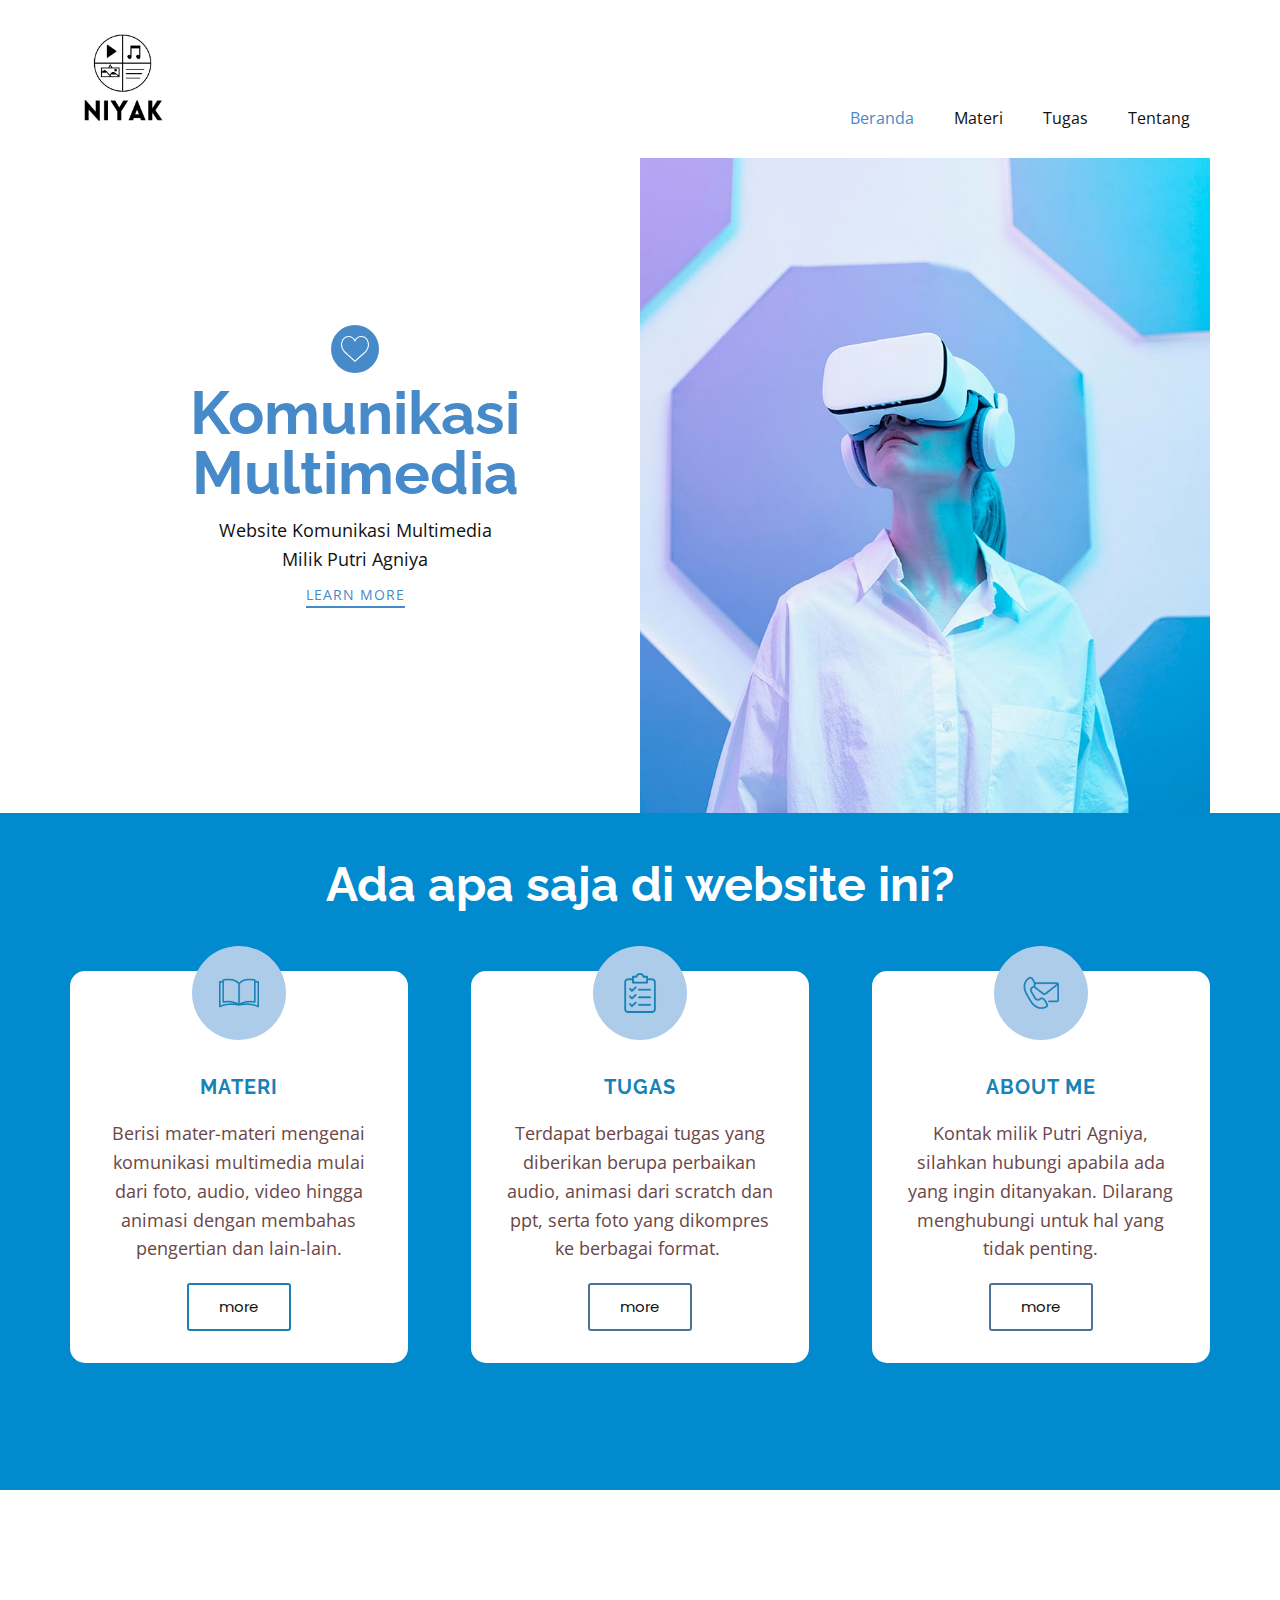
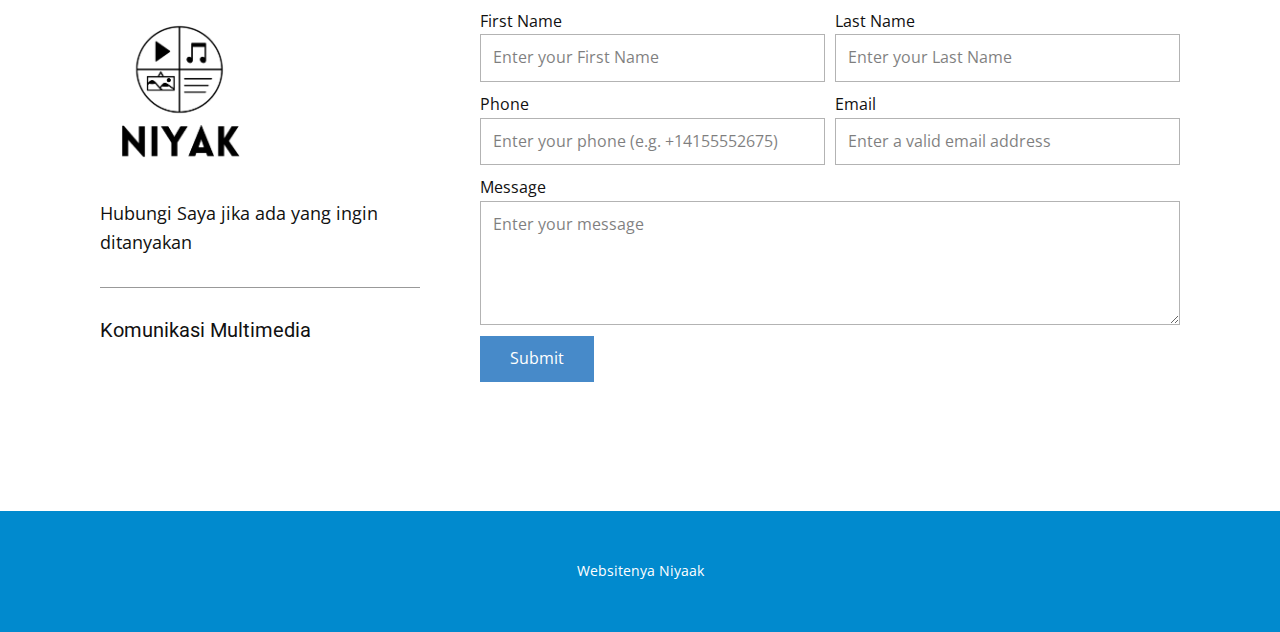
==== commit bb271164: "Update index.html" ====
--- a/index.html
+++ b/index.html
@@ -31,7 +31,7 @@
   <meta data-intl-tel-input-cdn-path="intlTelInput/"></head>
   <body data-home-page="Beranda.html" data-home-page-title="Beranda" data-path-to-root="./" data-include-products="false" class="u-body u-xl-mode" data-lang="en"><header class="u-clearfix u-header u-header" id="sec-4c67"><div class="u-clearfix u-sheet u-sheet-1">
         <a href="#" class="u-image u-logo u-image-1" data-image-width="667" data-image-height="694">
-          <img src="Niyak-1.png" class="u-logo-image u-logo-image-1">
+          <img src="images/Niyak-1.png" class="u-logo-image u-logo-image-1">
         </a>
         <nav class="u-menu u-menu-dropdown u-offcanvas u-menu-1">
           <div class="menu-collapse" style="font-size: 1rem; letter-spacing: 0px;">
